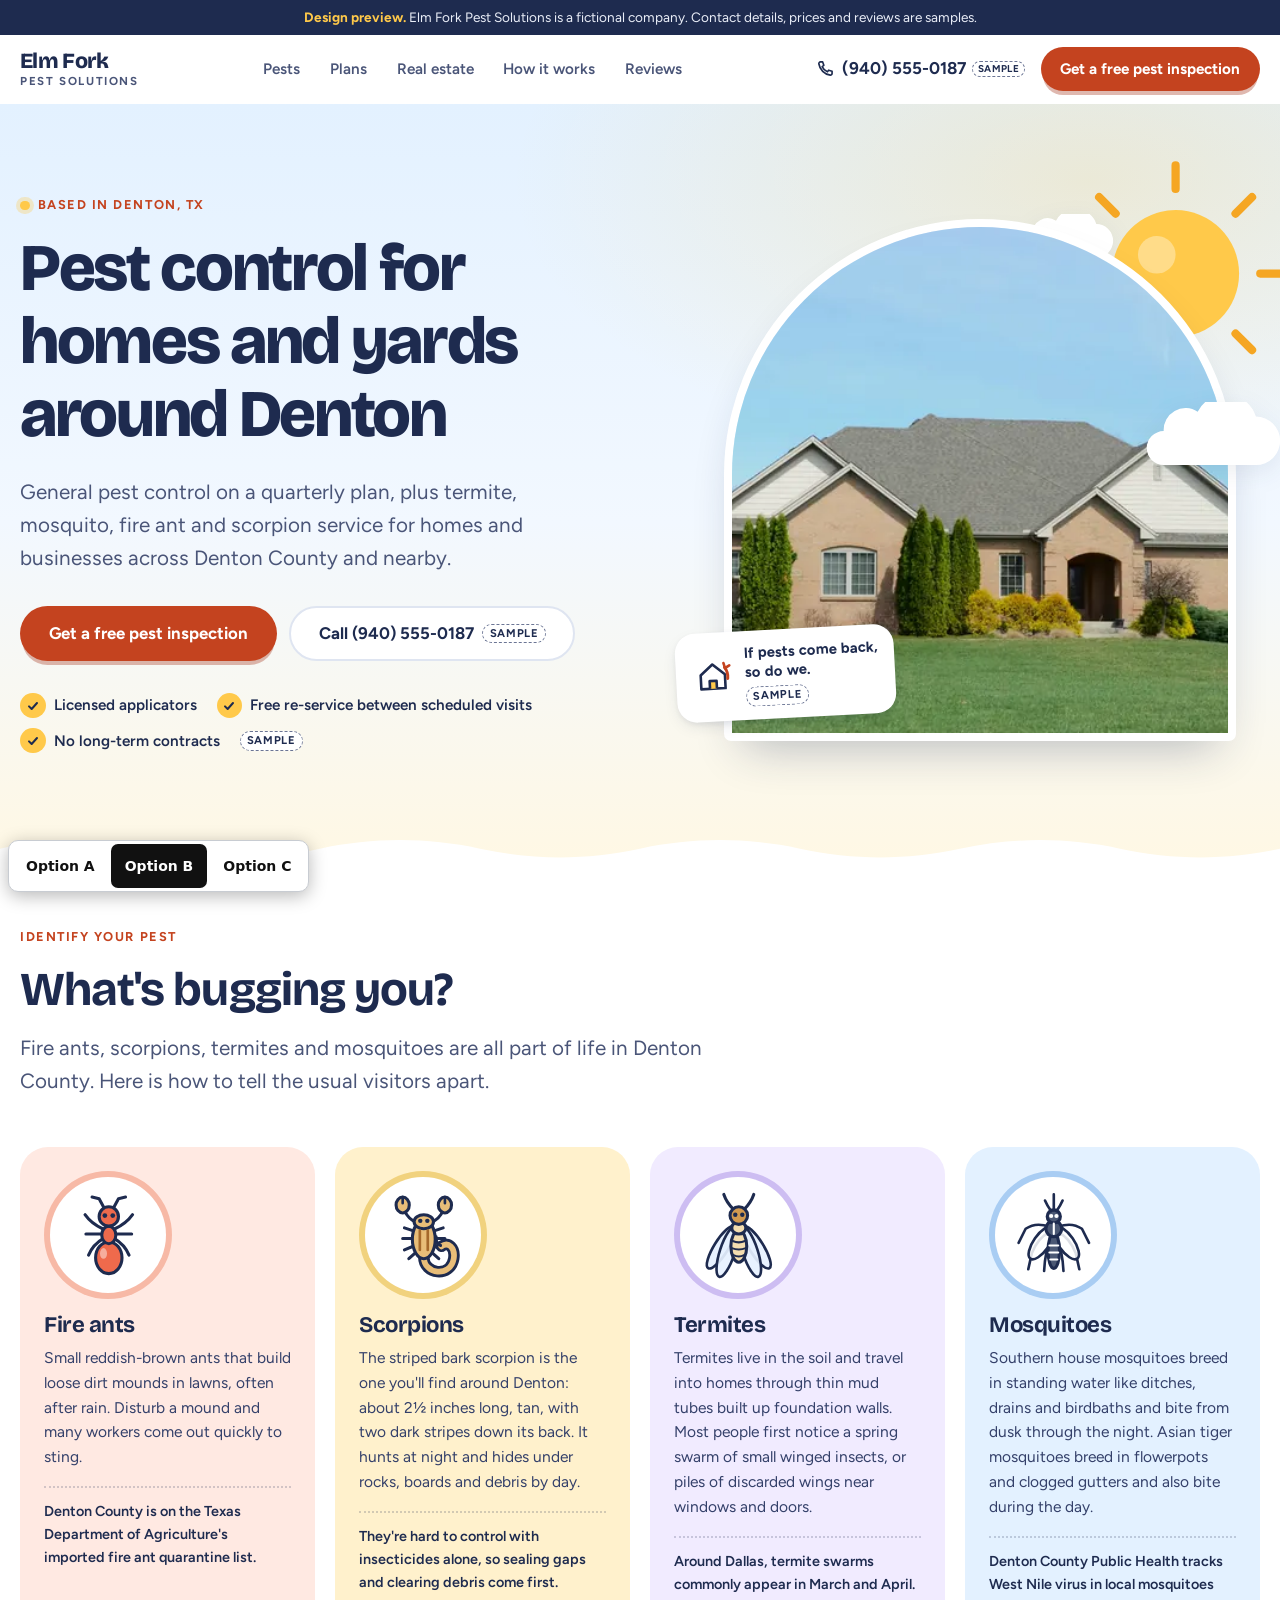
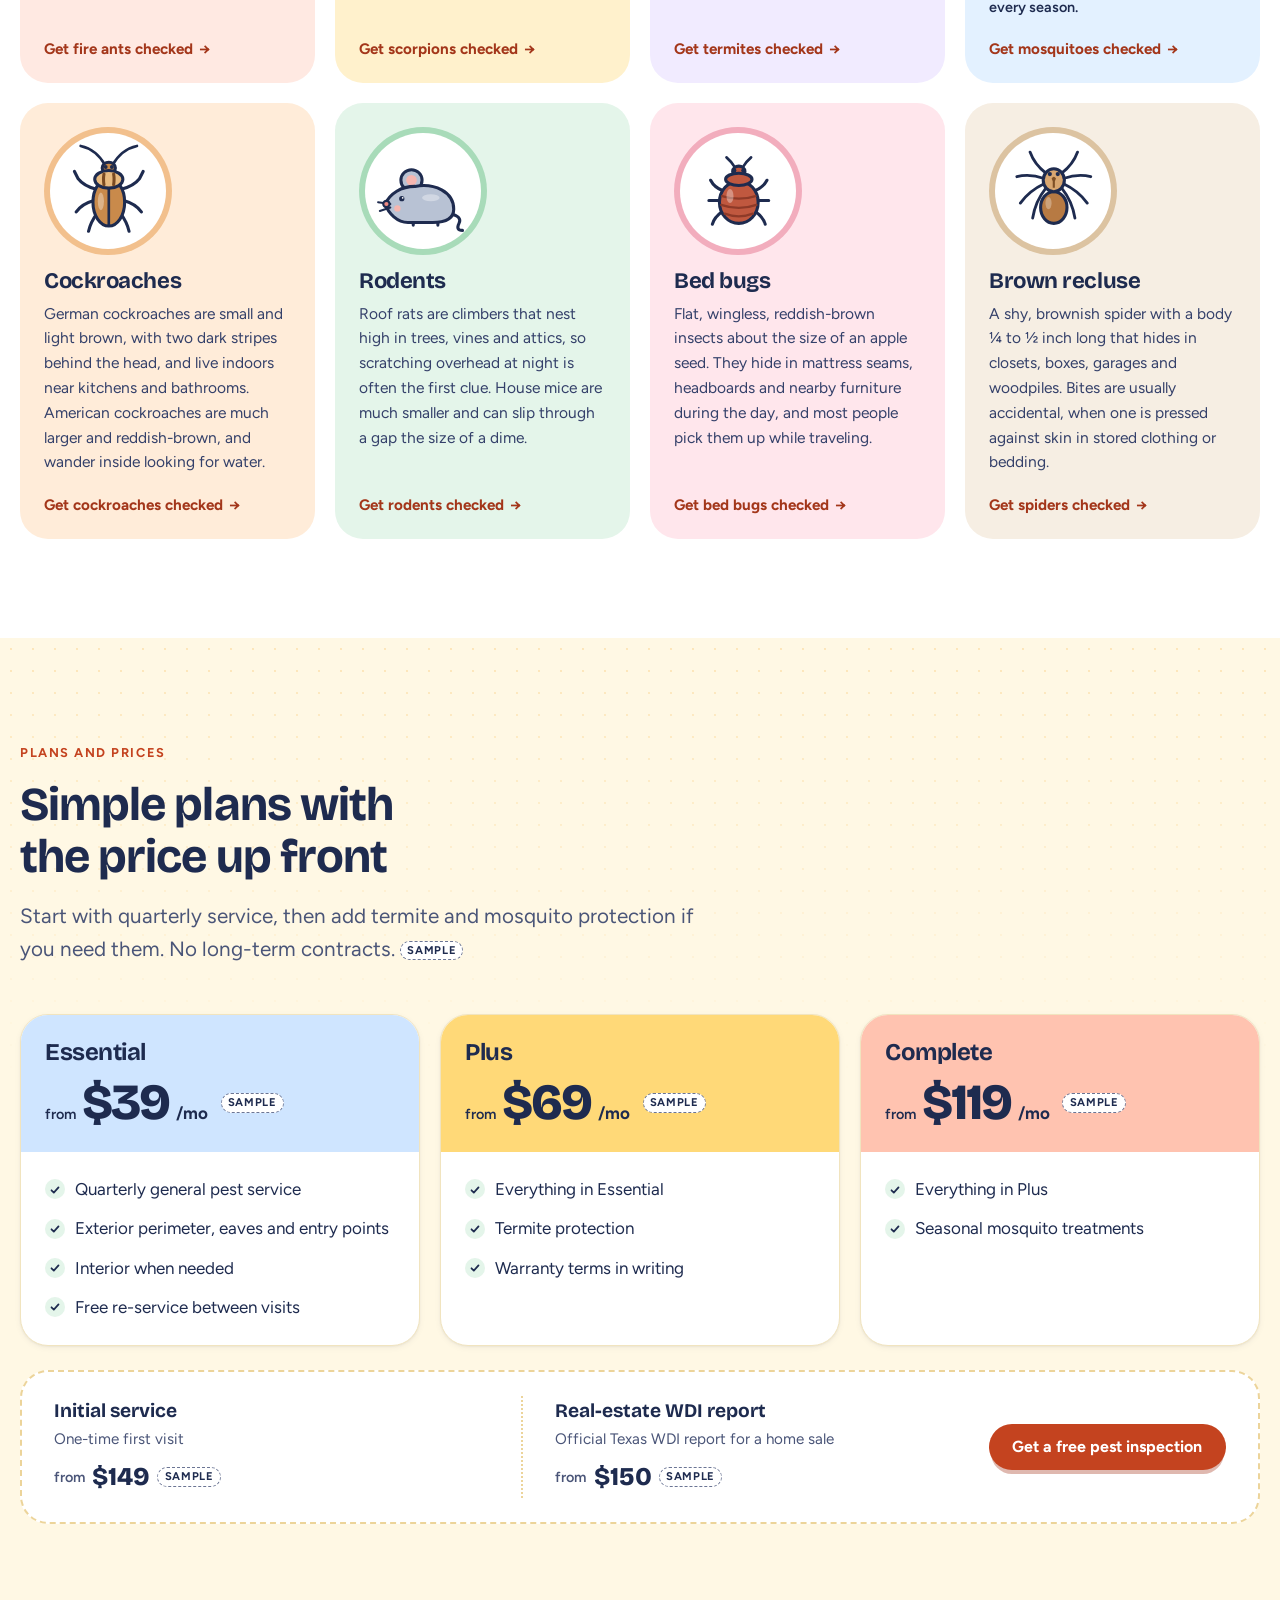
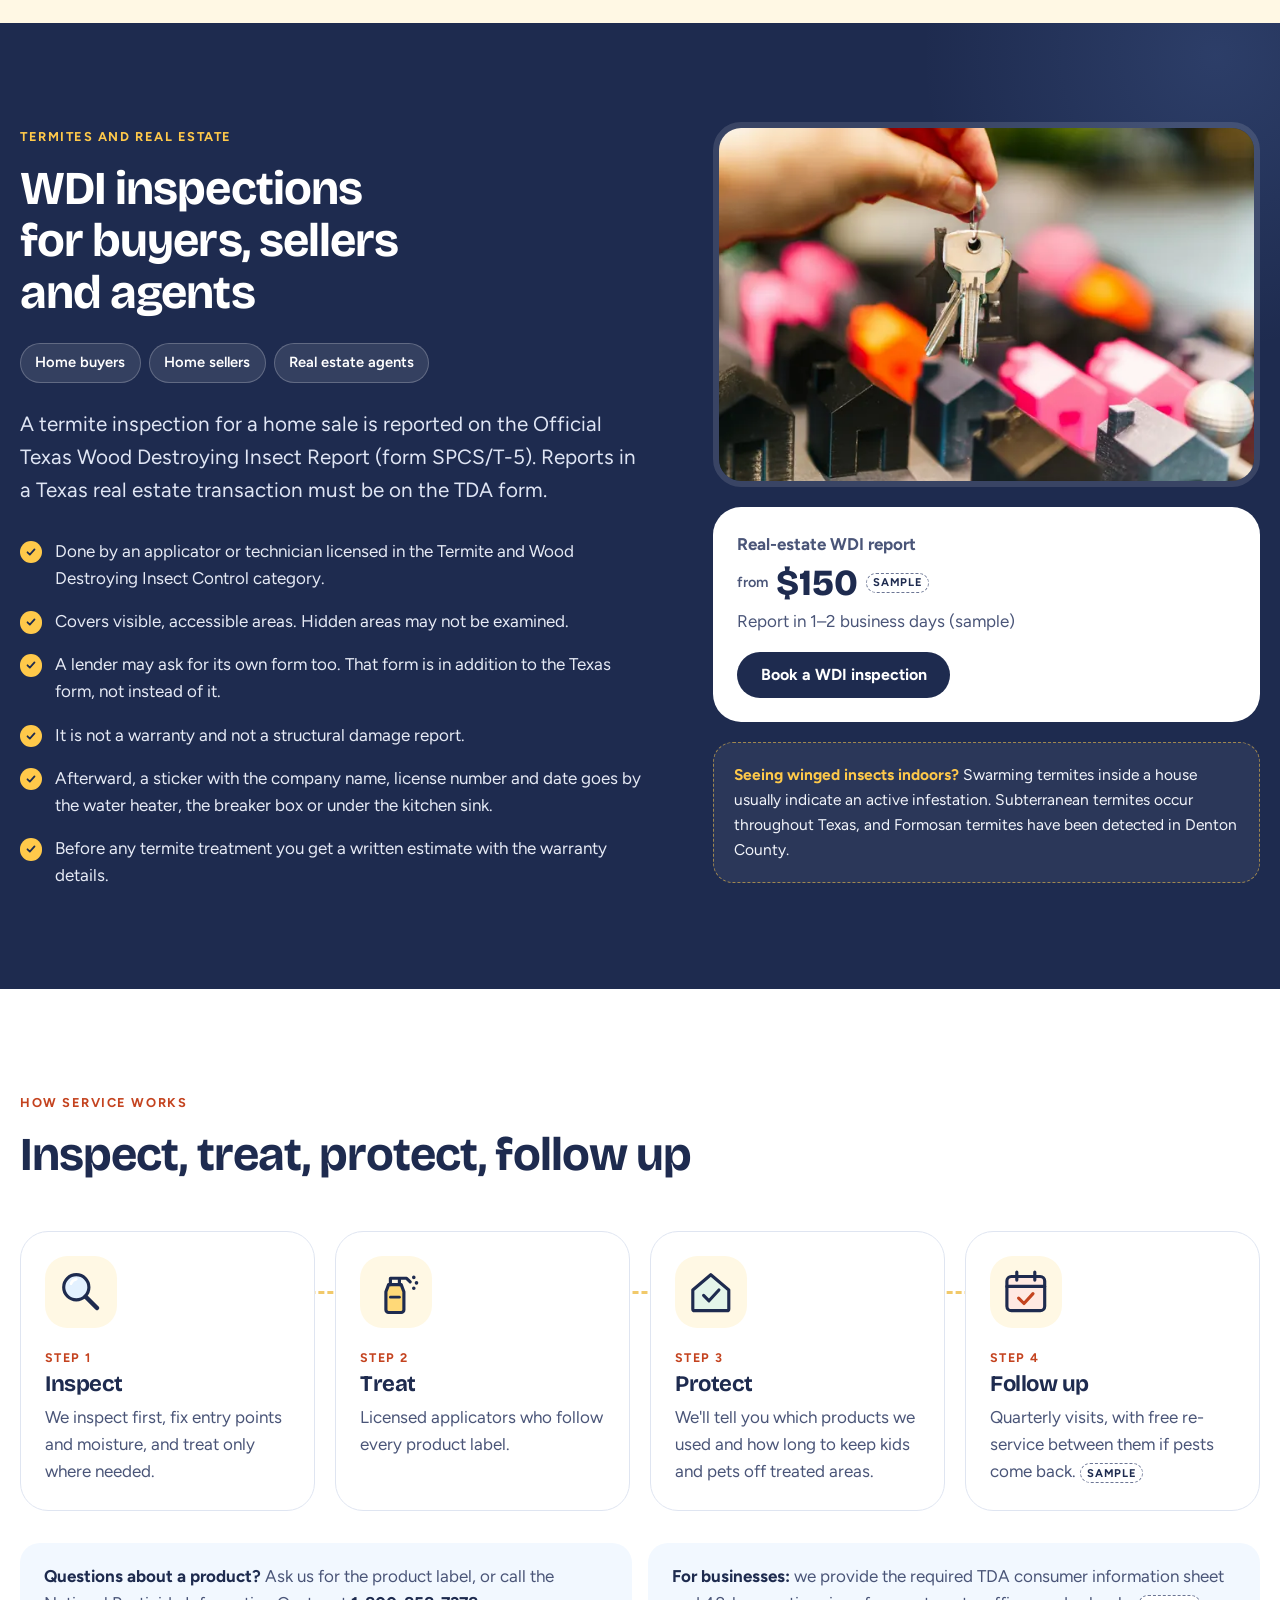
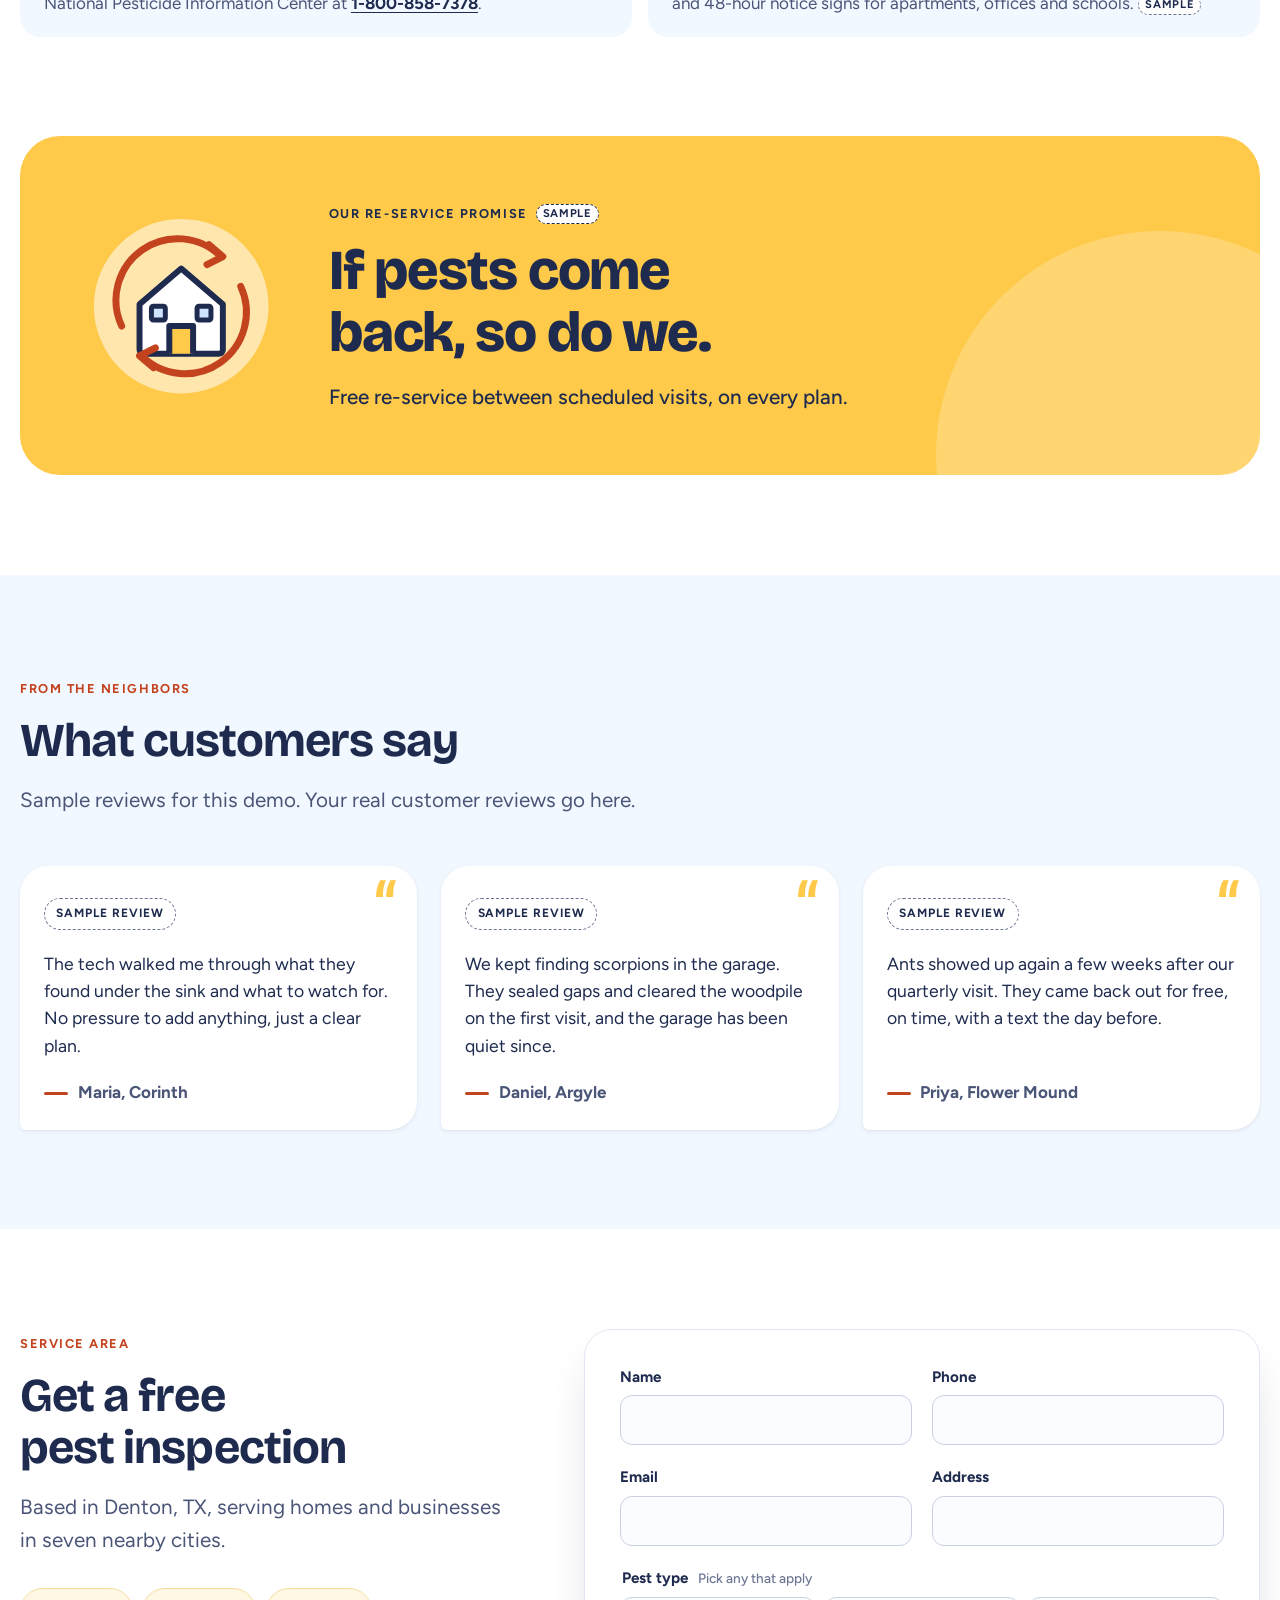
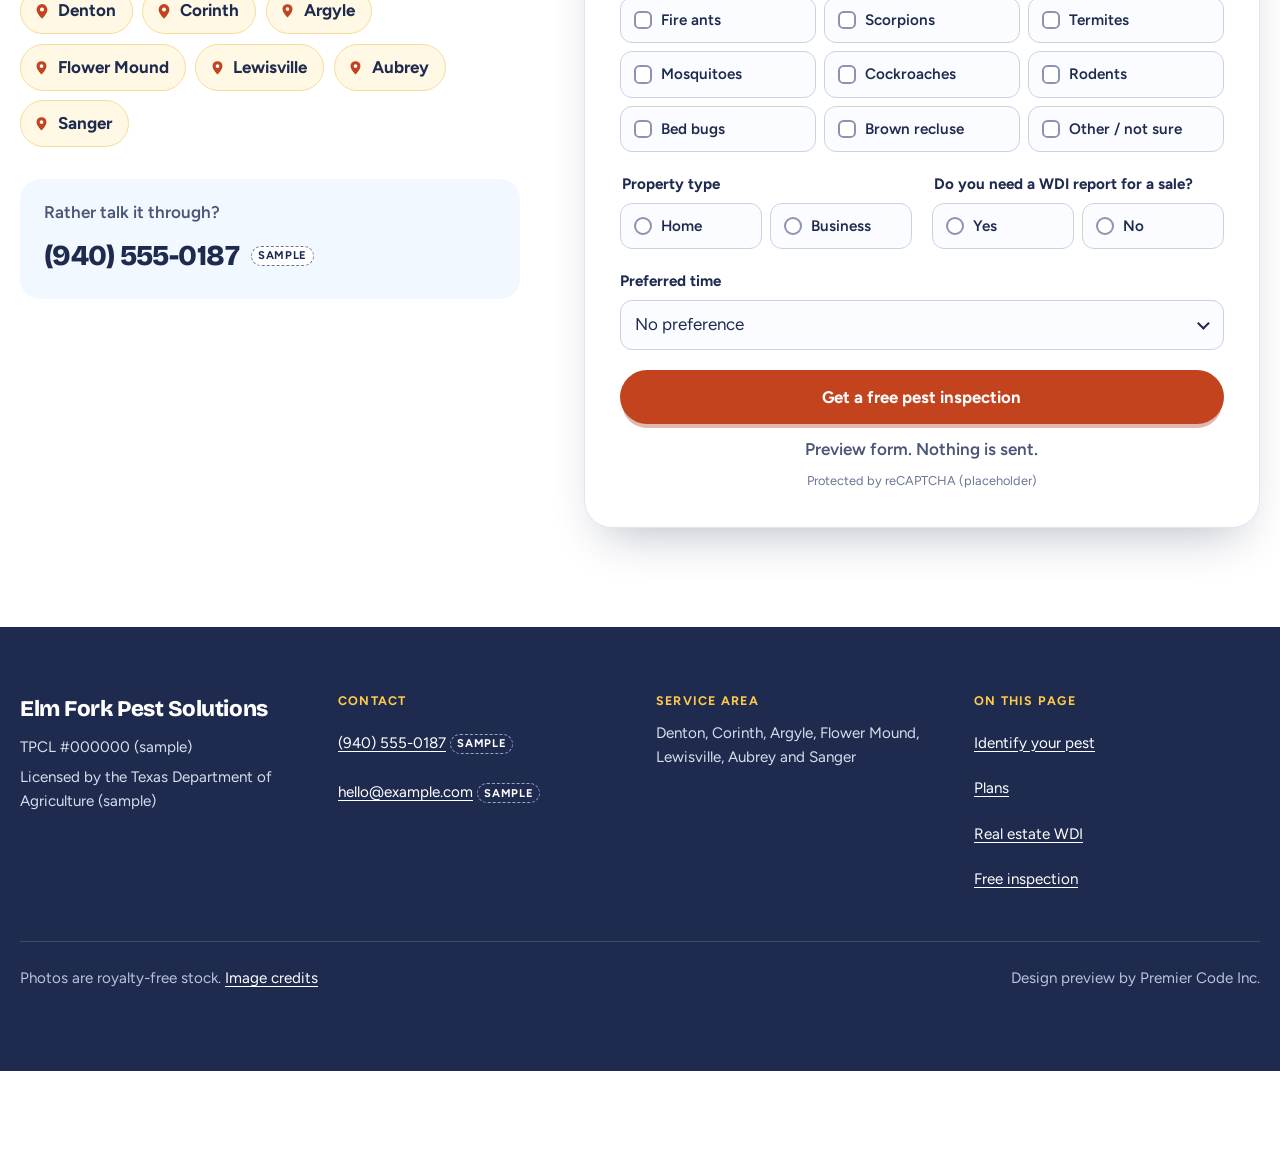
==== option-b/index.html @ 56227ff0 "Add three homepage design options, root redirect and image credits - Add Option A "The shield", Opti" ====
<!--
  PITCH NOTE (Option B, "Friendly neighborhood"): a bright, sunny homepage where hand-drawn pest
  illustrations replace scary bug photos, so a family can identify the problem without flinching.
  Look first at the "Identify your pest" cards, then the plain Sample prices right below them.
-->
<!doctype html>
<html lang="en">
<head>
  <meta charset="utf-8">
  <meta name="viewport" content="width=device-width, initial-scale=1">
  <meta name="robots" content="noindex, nofollow">
  <title>Elm Fork Pest Solutions | Pest control in Denton, Corinth, Argyle and nearby (design preview)</title>
  <meta name="description" content="Design preview for a fictional company. Pest control on a quarterly plan, termite and real-estate WDI inspections, mosquito, fire ant and scorpion service across Denton, Corinth, Argyle, Flower Mound, Lewisville, Aubrey and Sanger.">
  <link rel="preconnect" href="https://fonts.googleapis.com">
  <link rel="preconnect" href="https://fonts.gstatic.com" crossorigin>
  <link rel="stylesheet" href="https://fonts.googleapis.com/css2?family=Bricolage+Grotesque:opsz,wght@12..96,500..800&family=Figtree:ital,wght@0,400..700;1,400&display=swap">
  <link rel="stylesheet" href="styles.css">
  <link rel="preload" as="image" href="../assets/img/home-brick-ranch-02-1280.webp" imagesrcset="../assets/img/home-brick-ranch-02-640.webp 640w, ../assets/img/home-brick-ranch-02-1280.webp 1280w, ../assets/img/home-brick-ranch-02-1920.webp 1920w" imagesizes="(min-width: 960px) 44vw, 92vw">
  <script src="main.js" defer></script>
</head>
<body>
<div class="page">

  <a class="skip-link" href="#main">Skip to main content</a>

  <div class="preview-bar" role="note">
    <p><strong>Design preview.</strong> Elm Fork Pest Solutions is a fictional company. Contact details, prices and reviews are samples.</p>
  </div>

  <header class="site-header">
    <div class="wrap header-inner">
      <a class="wordmark" href="#main" aria-label="Elm Fork Pest Solutions, back to top">
        <span class="wordmark-top">Elm Fork</span>
        <span class="wordmark-bottom">Pest Solutions</span>
      </a>
      <nav class="main-nav" aria-label="Main">
        <ul>
          <li><a href="#pests">Pests</a></li>
          <li><a href="#plans">Plans</a></li>
          <li><a href="#real-estate">Real estate</a></li>
          <li><a href="#how">How it works</a></li>
          <li><a href="#reviews">Reviews</a></li>
        </ul>
      </nav>
      <div class="header-actions">
        <!-- PLACEHOLDER: real phone number at launch -->
        <a class="header-phone" href="tel:+19405550187">
          <svg class="ico" viewBox="0 0 24 24" aria-hidden="true" focusable="false"><path d="M6.6 3.5h2.6l1.4 4.1-2 1.5a12 12 0 0 0 6.3 6.3l1.5-2 4.1 1.4v2.6a2 2 0 0 1-2.2 2A16.5 16.5 0 0 1 4.6 5.7a2 2 0 0 1 2-2.2Z" fill="none" stroke="currentColor" stroke-width="2" stroke-linejoin="round"/></svg>
          <span class="header-phone-text"><span class="header-phone-num">(940) 555-0187</span> <span class="tag-sample tag-sample--tiny">Sample</span></span>
          <span class="visually-hidden header-phone-sr">Call (940) 555-0187, sample number</span>
        </a>
        <a class="btn btn-primary btn-sm" href="#inspect"><span class="cta-long">Get a free pest inspection</span><span class="cta-short" aria-hidden="true">Free inspection</span></a>
      </div>
    </div>
  </header>

  <main id="main" tabindex="-1">

    <!-- 1. HERO -->
    <section class="hero" aria-labelledby="hero-title">
      <div class="wrap hero-grid">
        <div class="hero-copy">
          <p class="eyebrow"><span class="eyebrow-dot" aria-hidden="true"></span>Based in Denton, TX</p>
          <h1 id="hero-title">Pest control for homes and yards around Denton</h1>
          <p class="hero-lede">General pest control on a quarterly plan, plus termite, mosquito, fire ant and scorpion service for homes and businesses across Denton County and nearby.</p>
          <div class="hero-actions">
            <a class="btn btn-primary btn-lg" href="#inspect">Get a free pest inspection</a>
            <a class="btn btn-quiet btn-lg" href="tel:+19405550187">Call (940) 555-0187 <span class="tag-sample">Sample</span></a>
          </div>
          <!-- PLACEHOLDER: confirm trust points with the client -->
          <ul class="trust" aria-label="What every plan includes (sample)">
            <li><span class="trust-check" aria-hidden="true"><svg viewBox="0 0 24 24"><path d="M6 12.5l4 4 8-9" fill="none" stroke="currentColor" stroke-width="3" stroke-linecap="round" stroke-linejoin="round"/></svg></span>Licensed applicators</li>
            <li><span class="trust-check" aria-hidden="true"><svg viewBox="0 0 24 24"><path d="M6 12.5l4 4 8-9" fill="none" stroke="currentColor" stroke-width="3" stroke-linecap="round" stroke-linejoin="round"/></svg></span>Free re-service between scheduled visits</li>
            <li><span class="trust-check" aria-hidden="true"><svg viewBox="0 0 24 24"><path d="M6 12.5l4 4 8-9" fill="none" stroke="currentColor" stroke-width="3" stroke-linecap="round" stroke-linejoin="round"/></svg></span>No long-term contracts</li>
            <li class="trust-sample"><span class="tag-sample">Sample</span></li>
          </ul>
        </div>

        <div class="hero-art">
          <svg class="hero-sun" viewBox="0 0 200 200" aria-hidden="true" focusable="false">
            <g stroke="#f5a623" stroke-width="7" stroke-linecap="round">
              <path d="M100 8v20M100 172v20M8 100h20M172 100h20M35 35l14 14M151 151l14 14M35 165l14-14M151 49l14-14"/>
            </g>
            <circle cx="100" cy="100" r="54" fill="#ffc94a"/>
            <circle cx="84" cy="84" r="16" fill="#fff" opacity=".35"/>
          </svg>
          <svg class="hero-cloud hero-cloud--a" viewBox="0 0 120 56" aria-hidden="true" focusable="false"><path d="M22 52h76a20 20 0 0 0 0-40 26 26 0 0 0-48-4 18 18 0 0 0-28 16 12 12 0 0 0 0 28Z" fill="#fff"/></svg>
          <svg class="hero-cloud hero-cloud--b" viewBox="0 0 120 56" aria-hidden="true" focusable="false"><path d="M22 52h76a20 20 0 0 0 0-40 26 26 0 0 0-48-4 18 18 0 0 0-28 16 12 12 0 0 0 0 28Z" fill="#fff"/></svg>
          <figure class="hero-frame">
            <img src="../assets/img/home-brick-ranch-02-1280.webp"
                 srcset="../assets/img/home-brick-ranch-02-640.webp 640w, ../assets/img/home-brick-ranch-02-1280.webp 1280w, ../assets/img/home-brick-ranch-02-1920.webp 1920w, ../assets/img/home-brick-ranch-02-2400.webp 2400w"
                 sizes="(min-width: 960px) 44vw, 92vw"
                 width="1280" height="848"
                 alt="Single-story brick home with trimmed shrubs and a green lawn"
                 fetchpriority="high">
          </figure>
          <div class="hero-sticker">
            <svg viewBox="0 0 48 48" aria-hidden="true" focusable="false"><path d="M10 22 24 10l14 12v16H10Z" fill="#fff" stroke="currentColor" stroke-width="3" stroke-linejoin="round"/><path d="M20 38v-9h8v9" fill="#ffc94a" stroke="currentColor" stroke-width="3" stroke-linejoin="round"/><path d="M38 14a18 18 0 0 1 3 13" fill="none" stroke="#c4431f" stroke-width="3.5" stroke-linecap="round"/><path d="m37 9 1.5 6 5-3" fill="none" stroke="#c4431f" stroke-width="3" stroke-linecap="round" stroke-linejoin="round"/></svg>
            <p><span class="sticker-line">If pests come back,</span> <span class="sticker-line">so do we.</span> <span class="tag-sample">Sample</span></p>
          </div>
        </div>
      </div>
      <svg class="hero-lawn" viewBox="0 0 1440 60" preserveAspectRatio="none" aria-hidden="true" focusable="false"><path d="M0 60V34c60-18 120-18 180 0s120 18 180 0 120-18 180 0 120 18 180 0 120-18 180 0 120 18 180 0 120-18 180 0 120 18 180 0v26Z" fill="#ffffff"/></svg>
    </section>

    <!-- 2. IDENTIFY YOUR PEST -->
    <section class="section pests" id="pests" aria-labelledby="pests-title">
      <div class="wrap">
        <div class="section-head">
          <p class="eyebrow">Identify your pest</p>
          <h2 id="pests-title">What's bugging you?</h2>
          <p class="section-lede">Fire ants, scorpions, termites and mosquitoes are all part of life in Denton County. Here is how to tell the usual visitors apart.</p>
        </div>

        <ul class="pest-grid" role="list">
          <li class="pest-card" style="--tint:#ffe9e2; --ring:#f7b9a6" data-reveal>
            <div class="pest-ico-wrap">
              <svg class="pest-ico" viewBox="0 0 120 120" aria-hidden="true" focusable="false">
                <g fill="none" stroke="currentColor" stroke-width="3.5" stroke-linecap="round" stroke-linejoin="round">
                  <path d="M53 52Q40 46 33 36M53 58H34M54 63Q42 70 37 82M67 52Q80 46 87 36M67 58H86M66 63Q78 70 83 82"/>
                  <path d="M55 29 49 18l-8-2M65 29l6-11 8-2"/>
                </g>
                <g stroke="currentColor" stroke-width="3.5" fill="#ef6a4c">
                  <ellipse cx="60" cy="85" rx="15" ry="18"/>
                  <ellipse cx="60" cy="59" rx="8" ry="10"/>
                  <circle cx="60" cy="38" r="11"/>
                </g>
                <ellipse cx="54" cy="80" rx="4" ry="6" fill="#fff" opacity=".45"/>
                <circle cx="55.5" cy="37" r="2.7" fill="currentColor"/><circle cx="64.5" cy="37" r="2.7" fill="currentColor"/>
              </svg>
            </div>
            <h3>Fire ants</h3>
            <p>Small reddish-brown ants that build loose dirt mounds in lawns, often after rain. Disturb a mound and many workers come out quickly to sting.</p>
            <p class="pest-note">Denton County is on the Texas Department of Agriculture's imported fire ant quarantine list.</p>
            <a class="pest-link" href="#inspect" data-pest="fire-ants">Get fire ants checked <span aria-hidden="true">&rarr;</span></a>
          </li>

          <li class="pest-card" style="--tint:#fff1cc; --ring:#f1d27e" data-reveal>
            <div class="pest-ico-wrap">
              <svg class="pest-ico" viewBox="0 0 120 120" aria-hidden="true" focusable="false">
                <g fill="none" stroke="currentColor" stroke-width="3.5" stroke-linecap="round" stroke-linejoin="round">
                  <path d="M50 55 38 51M49 63H36M50 71 38 76M52 78l-9 8M70 55l12-4M71 63h13M70 71l12 5M68 78l9 8"/>
                  <path d="M52 45Q42 41 38 31M68 45Q78 41 82 31"/>
                </g>
                <path d="M60 84c0 20 30 24 34 2 2-12-6-20-14-14" fill="none" stroke="currentColor" stroke-width="13" stroke-linecap="round"/>
                <path d="M60 84c0 20 30 24 34 2 2-12-6-20-14-14" fill="none" stroke="#e8bd78" stroke-width="6.5" stroke-linecap="round"/>
                <path d="M79 71q-6-3-5-10" fill="none" stroke="currentColor" stroke-width="3.5" stroke-linecap="round"/>
                <g stroke="currentColor" stroke-width="3.5" fill="#e8bd78">
                  <ellipse cx="36" cy="25" rx="7.5" ry="9"/>
                  <ellipse cx="84" cy="25" rx="7.5" ry="9"/>
                  <ellipse cx="60" cy="64" rx="13" ry="22"/>
                  <ellipse cx="60" cy="44" rx="11" ry="8"/>
                </g>
                <path d="M36 16v7M84 16v7" stroke="currentColor" stroke-width="3" stroke-linecap="round"/>
                <path d="M55.5 54v22M64.5 54v22" stroke="#a5692b" stroke-width="3" stroke-linecap="round"/>
                <circle cx="56" cy="43" r="2.5" fill="currentColor"/><circle cx="64" cy="43" r="2.5" fill="currentColor"/>
              </svg>
            </div>
            <h3>Scorpions</h3>
            <p>The striped bark scorpion is the one you'll find around Denton: about 2&frac12; inches long, tan, with two dark stripes down its back. It hunts at night and hides under rocks, boards and debris by day.</p>
            <p class="pest-note">They're hard to control with insecticides alone, so sealing gaps and clearing debris come first.</p>
            <a class="pest-link" href="#inspect" data-pest="scorpions">Get scorpions checked <span aria-hidden="true">&rarr;</span></a>
          </li>

          <li class="pest-card" style="--tint:#f1ebff; --ring:#cdbdf2" data-reveal>
            <div class="pest-ico-wrap">
              <svg class="pest-ico" viewBox="0 0 120 120" aria-hidden="true" focusable="false">
                <g stroke="currentColor" stroke-width="3" fill="#e6f1ff" fill-opacity=".92">
                  <ellipse cx="40" cy="73" rx="8" ry="28" transform="rotate(32 40 73)"/>
                  <ellipse cx="80" cy="73" rx="8" ry="28" transform="rotate(-32 80 73)"/>
                  <ellipse cx="47" cy="78" rx="8.5" ry="30" transform="rotate(18 47 78)"/>
                  <ellipse cx="73" cy="78" rx="8.5" ry="30" transform="rotate(-18 73 78)"/>
                </g>
                <path d="M54 30q-8-8-11-17M66 30q8-8 11-17" fill="none" stroke="currentColor" stroke-width="3.5" stroke-linecap="round"/>
                <g stroke="currentColor" stroke-width="3.5" fill="#f3ddb0">
                  <ellipse cx="60" cy="72" rx="9" ry="18"/>
                  <ellipse cx="60" cy="51" rx="8" ry="7"/>
                </g>
                <circle cx="60" cy="37" r="10" fill="#d29a50" stroke="currentColor" stroke-width="3.5"/>
                <path d="M53 66q7 3 14 0M52 74q8 3 16 0M54 82q6 3 12 0" fill="none" stroke="currentColor" stroke-width="2.4" stroke-linecap="round"/>
                <circle cx="56" cy="36" r="2.5" fill="currentColor"/><circle cx="64" cy="36" r="2.5" fill="currentColor"/>
              </svg>
            </div>
            <h3>Termites</h3>
            <p>Termites live in the soil and travel into homes through thin mud tubes built up foundation walls. Most people first notice a spring swarm of small winged insects, or piles of discarded wings near windows and doors.</p>
            <p class="pest-note">Around Dallas, termite swarms commonly appear in March and April.</p>
            <a class="pest-link" href="#inspect" data-pest="termites">Get termites checked <span aria-hidden="true">&rarr;</span></a>
          </li>

          <li class="pest-card" style="--tint:#e3f1ff; --ring:#a9cdf3" data-reveal>
            <div class="pest-ico-wrap">
              <svg class="pest-ico" viewBox="0 0 120 120" aria-hidden="true" focusable="false">
                <g fill="none" stroke="currentColor" stroke-width="3" stroke-linecap="round" stroke-linejoin="round">
                  <path d="M55 50Q40 44 28 52l-8 16M55 56Q42 62 35 80l-4 18M57 62q-7 16-8 38M65 50Q80 44 92 52l8 16M65 56q13 6 20 24l4 18M63 62q7 16 8 38"/>
                </g>
                <g stroke="currentColor" stroke-width="3" fill="#ffffff" fill-opacity=".85">
                  <ellipse cx="46" cy="68" rx="9" ry="22" transform="rotate(35 46 68)"/>
                  <ellipse cx="74" cy="68" rx="9" ry="22" transform="rotate(-35 74 68)"/>
                </g>
                <g stroke="currentColor" stroke-width="3.5" fill="#4b5874">
                  <ellipse cx="60" cy="77" rx="6.5" ry="20"/>
                  <circle cx="60" cy="52" r="9"/>
                  <circle cx="60" cy="38" r="7.5"/>
                </g>
                <path d="M55 71h10M55 79h10M56 87h8M60 46v12" stroke="#fff" stroke-width="2.4" stroke-linecap="round"/>
                <path d="M60 31V13M57 32q-5-7-7-12M63 32q5-7 7-12" fill="none" stroke="currentColor" stroke-width="3" stroke-linecap="round"/>
                <circle cx="57" cy="37.5" r="2.4" fill="#fff"/><circle cx="63" cy="37.5" r="2.4" fill="#fff"/>
              </svg>
            </div>
            <h3>Mosquitoes</h3>
            <p>Southern house mosquitoes breed in standing water like ditches, drains and birdbaths and bite from dusk through the night. Asian tiger mosquitoes breed in flowerpots and clogged gutters and also bite during the day.</p>
            <p class="pest-note">Denton County Public Health tracks West Nile virus in local mosquitoes every season.</p>
            <a class="pest-link" href="#inspect" data-pest="mosquitoes">Get mosquitoes checked <span aria-hidden="true">&rarr;</span></a>
          </li>

          <li class="pest-card" style="--tint:#ffecd9; --ring:#f2c08d" data-reveal>
            <div class="pest-ico-wrap">
              <svg class="pest-ico" viewBox="0 0 120 120" aria-hidden="true" focusable="false">
                <g fill="none" stroke="currentColor" stroke-width="3.5" stroke-linecap="round" stroke-linejoin="round">
                  <path d="M45 58Q31 54 25 46l-4-8M43 71q-14 4-20 13M47 85q-8 11-10 21M75 58q14-4 20-12l4-8M77 71q14 4 20 13M73 85q8 11 10 21"/>
                  <path d="M56 31Q46 13 28 9M64 31q10-18 28-22" stroke-width="3"/>
                </g>
                <g stroke="currentColor" stroke-width="3.5">
                  <ellipse cx="60" cy="34" rx="7.5" ry="6.5" fill="#c98a4b"/>
                  <ellipse cx="60" cy="73" rx="18" ry="27" fill="#c98a4b"/>
                  <ellipse cx="60" cy="47" rx="16" ry="10" fill="#e9bb80"/>
                </g>
                <path d="M60 58v40" stroke="currentColor" stroke-width="3" stroke-linecap="round"/>
                <path d="M54.5 41q-1 6 0 12M65.5 41q1 6 0 12" fill="none" stroke="#7a4a22" stroke-width="3.5" stroke-linecap="round"/>
                <ellipse cx="51" cy="72" rx="3.5" ry="10" fill="#fff" opacity=".35"/>
                <circle cx="56.5" cy="33" r="2.2" fill="currentColor"/><circle cx="63.5" cy="33" r="2.2" fill="currentColor"/>
              </svg>
            </div>
            <h3>Cockroaches</h3>
            <p>German cockroaches are small and light brown, with two dark stripes behind the head, and live indoors near kitchens and bathrooms. American cockroaches are much larger and reddish-brown, and wander inside looking for water.</p>
            <a class="pest-link" href="#inspect" data-pest="cockroaches">Get cockroaches checked <span aria-hidden="true">&rarr;</span></a>
          </li>

          <li class="pest-card" style="--tint:#e4f5ea; --ring:#a8dbb9" data-reveal>
            <div class="pest-ico-wrap">
              <svg class="pest-ico" viewBox="0 0 120 120" aria-hidden="true" focusable="false">
                <path d="M90 86q14 3 10 11t4 8" fill="none" stroke="currentColor" stroke-width="3.5" stroke-linecap="round"/>
                <circle cx="46" cy="48" r="12" fill="#b8c2d4" stroke="currentColor" stroke-width="3.5"/>
                <circle cx="46" cy="48" r="6" fill="#f6b6b0"/>
                <path d="M16 75c6-12 18-20 34-20 22-4 44 6 44 26 0 11-10 15-24 15H42c-12 0-22-10-26-21Z" fill="#b8c2d4" stroke="currentColor" stroke-width="3.5" stroke-linejoin="round"/>
                <path d="M48 96v3M76 96v3" stroke="currentColor" stroke-width="3.5" stroke-linecap="round"/>
                <circle cx="30" cy="80" r="3.6" fill="#f6b6b0"/>
                <path d="M22 79l-12 4M22 75 8 73" stroke="currentColor" stroke-width="2.2" stroke-linecap="round"/>
                <circle cx="17.5" cy="75" r="3.6" fill="#f08a82" stroke="currentColor" stroke-width="2.4"/>
                <circle cx="35" cy="69" r="3" fill="currentColor"/><circle cx="36" cy="68" r="1" fill="#fff"/>
                <ellipse cx="68" cy="68" rx="10" ry="4" fill="#fff" opacity=".35"/>
              </svg>
            </div>
            <h3>Rodents</h3>
            <p>Roof rats are climbers that nest high in trees, vines and attics, so scratching overhead at night is often the first clue. House mice are much smaller and can slip through a gap the size of a dime.</p>
            <a class="pest-link" href="#inspect" data-pest="rodents">Get rodents checked <span aria-hidden="true">&rarr;</span></a>
          </li>

          <li class="pest-card" style="--tint:#ffe6ec; --ring:#f2adbd" data-reveal>
            <div class="pest-ico-wrap">
              <svg class="pest-ico" viewBox="0 0 120 120" aria-hidden="true" focusable="false">
                <g fill="none" stroke="currentColor" stroke-width="3.5" stroke-linecap="round" stroke-linejoin="round">
                  <path d="M42 60q-10-4-14-12M40 71H26M42 83q-10 7-12 15M78 60q10-4 14-12M80 71h14M78 83q10 7 12 15"/>
                  <path d="M56 34q-5-8-10-12M64 34q5-8 10-12" stroke-width="3"/>
                </g>
                <g stroke="currentColor" stroke-width="3.5" fill="#c0583f">
                  <ellipse cx="60" cy="73" rx="22" ry="24"/>
                  <ellipse cx="60" cy="38" rx="7" ry="6"/>
                  <ellipse cx="60" cy="47" rx="15" ry="7"/>
                </g>
                <path d="M41 66q19 6 38 0M40 76q20 7 40 0M44 86q16 6 32 0" fill="none" stroke="#8e3a28" stroke-width="2.6" stroke-linecap="round"/>
                <ellipse cx="50" cy="66" rx="4" ry="8" fill="#fff" opacity=".35"/>
                <circle cx="55" cy="37" r="2.3" fill="currentColor"/><circle cx="65" cy="37" r="2.3" fill="currentColor"/>
              </svg>
            </div>
            <h3>Bed bugs</h3>
            <p>Flat, wingless, reddish-brown insects about the size of an apple seed. They hide in mattress seams, headboards and nearby furniture during the day, and most people pick them up while traveling.</p>
            <a class="pest-link" href="#inspect" data-pest="bed-bugs">Get bed bugs checked <span aria-hidden="true">&rarr;</span></a>
          </li>

          <li class="pest-card" style="--tint:#f6eee3; --ring:#dcc3a1" data-reveal>
            <div class="pest-ico-wrap">
              <svg class="pest-ico" viewBox="0 0 120 120" aria-hidden="true" focusable="false">
                <g fill="none" stroke="currentColor" stroke-width="3.2" stroke-linecap="round" stroke-linejoin="round">
                  <path d="M51 40Q38 30 33 16M49 46Q32 40 18 44M49 52Q32 60 22 74M51 57q-12 15-15 34M69 40q13-10 18-24M71 46q17-6 31-2M71 52q17 8 27 22M69 57q12 15 15 34"/>
                </g>
                <g stroke="currentColor" stroke-width="3.5">
                  <ellipse cx="60" cy="79" rx="15" ry="18" fill="#b77a43"/>
                  <ellipse cx="60" cy="48" rx="12" ry="13" fill="#d8a670"/>
                </g>
                <path d="M57.5 46q2.5-4 5 0-1 2.5-1.3 3.5v7h-2.4v-7q-.3-1-1.3-3.5Z" fill="#7d4f26"/>
                <ellipse cx="54" cy="74" rx="3.5" ry="7" fill="#fff" opacity=".3"/>
                <circle cx="55.5" cy="41" r="2.4" fill="currentColor"/><circle cx="64.5" cy="41" r="2.4" fill="currentColor"/>
              </svg>
            </div>
            <h3>Brown recluse</h3>
            <p>A shy, brownish spider with a body &frac14; to &frac12; inch long that hides in closets, boxes, garages and woodpiles. Bites are usually accidental, when one is pressed against skin in stored clothing or bedding.</p>
            <a class="pest-link" href="#inspect" data-pest="brown-recluse">Get spiders checked <span aria-hidden="true">&rarr;</span></a>
          </li>
        </ul>
      </div>
    </section>

    <!-- 3. PLANS -->
    <section class="section plans" id="plans" aria-labelledby="plans-title">
      <div class="wrap">
        <div class="section-head">
          <p class="eyebrow">Plans and prices</p>
          <h2 id="plans-title">Simple plans with the price up front</h2>
          <p class="section-lede">Start with quarterly service, then add termite and mosquito protection if you need them. No long-term contracts. <span class="tag-sample">Sample</span></p>
        </div>

        <!-- PLACEHOLDER: all plan prices, inclusions and the no-contract line must be confirmed by the client -->
        <ul class="plan-grid" role="list">
          <li class="plan" style="--band:#cfe5ff" data-reveal>
            <div class="plan-top">
              <h3>Essential</h3>
              <p class="price"><span class="price-from">from</span> <span class="price-num">$39</span><span class="price-per">/mo</span> <span class="tag-sample">Sample</span></p>
            </div>
            <ul class="plan-list">
              <li>Quarterly general pest service</li>
              <li>Exterior perimeter, eaves and entry points</li>
              <li>Interior when needed</li>
              <li>Free re-service between visits</li>
            </ul>
          </li>
          <li class="plan" style="--band:#ffd978" data-reveal>
            <div class="plan-top">
              <h3>Plus</h3>
              <p class="price"><span class="price-from">from</span> <span class="price-num">$69</span><span class="price-per">/mo</span> <span class="tag-sample">Sample</span></p>
            </div>
            <ul class="plan-list">
              <li>Everything in Essential</li>
              <li>Termite protection</li>
              <li>Warranty terms in writing</li>
            </ul>
          </li>
          <li class="plan" style="--band:#ffc3b0" data-reveal>
            <div class="plan-top">
              <h3>Complete</h3>
              <p class="price"><span class="price-from">from</span> <span class="price-num">$119</span><span class="price-per">/mo</span> <span class="tag-sample">Sample</span></p>
            </div>
            <ul class="plan-list">
              <li>Everything in Plus</li>
              <li>Seasonal mosquito treatments</li>
            </ul>
          </li>
        </ul>

        <!-- PLACEHOLDER: initial service and WDI report prices -->
        <div class="extras" data-reveal>
          <div class="extra">
            <p class="extra-name">Initial service</p>
            <p class="extra-desc">One-time first visit</p>
            <p class="extra-price"><span class="price-from">from</span> $149 <span class="tag-sample">Sample</span></p>
          </div>
          <div class="extra">
            <p class="extra-name">Real-estate WDI report</p>
            <p class="extra-desc">Official Texas WDI report for a home sale</p>
            <p class="extra-price"><span class="price-from">from</span> $150 <span class="tag-sample">Sample</span></p>
          </div>
          <a class="btn btn-primary extras-cta" href="#inspect">Get a free pest inspection</a>
        </div>
      </div>
    </section>

    <!-- 4. TERMITES AND WDI -->
    <section class="section wdi" id="real-estate" aria-labelledby="wdi-title">
      <div class="wrap wdi-grid">
        <div class="wdi-copy">
          <p class="eyebrow eyebrow--sun">Termites and real estate</p>
          <h2 id="wdi-title">WDI inspections for buyers, sellers and agents</h2>
          <ul class="chips" aria-label="Who it's for">
            <li>Home buyers</li><li>Home sellers</li><li>Real estate agents</li>
          </ul>
          <p class="wdi-lede">A termite inspection for a home sale is reported on the Official Texas Wood Destroying Insect Report (form SPCS/T-5). Reports in a Texas real estate transaction must be on the TDA form.</p>

          <ul class="facts">
            <li>Done by an applicator or technician licensed in the Termite and Wood Destroying Insect Control category.</li>
            <li>Covers visible, accessible areas. Hidden areas may not be examined.</li>
            <li>A lender may ask for its own form too. That form is in addition to the Texas form, not instead of it.</li>
            <li>It is not a warranty and not a structural damage report.</li>
            <li>Afterward, a sticker with the company name, license number and date goes by the water heater, the breaker box or under the kitchen sink.</li>
            <li>Before any termite treatment you get a written estimate with the warranty details.</li>
          </ul>
        </div>

        <div class="wdi-side">
          <figure class="wdi-photo">
            <img src="../assets/img/realestate-keys-01-1280.webp"
                 srcset="../assets/img/realestate-keys-01-640.webp 640w, ../assets/img/realestate-keys-01-1280.webp 1280w, ../assets/img/realestate-keys-01-1920.webp 1920w"
                 sizes="(min-width: 960px) 38vw, 92vw"
                 width="1280" height="854" loading="lazy"
                 alt="Hand holding a house key over small model homes">
          </figure>
          <!-- PLACEHOLDER: WDI report price and turnaround -->
          <div class="wdi-price">
            <p class="wdi-price-label">Real-estate WDI report</p>
            <p class="wdi-price-num"><span class="price-from">from</span> $150 <span class="tag-sample">Sample</span></p>
            <p class="wdi-price-note">Report in 1&ndash;2 business days (sample)</p>
            <a class="btn btn-sun" href="#inspect">Book a WDI inspection</a>
          </div>
          <div class="wdi-callout">
            <p><strong>Seeing winged insects indoors?</strong> Swarming termites inside a house usually indicate an active infestation. Subterranean termites occur throughout Texas, and Formosan termites have been detected in Denton County.</p>
          </div>
        </div>
      </div>
    </section>

    <!-- 5. HOW SERVICE WORKS -->
    <section class="section how" id="how" aria-labelledby="how-title">
      <div class="wrap">
        <div class="section-head">
          <p class="eyebrow">How service works</p>
          <h2 id="how-title">Inspect, treat, protect, follow up</h2>
        </div>

        <ol class="steps" role="list">
          <li class="step" data-reveal>
            <div class="step-ico" aria-hidden="true">
              <svg viewBox="0 0 64 64"><circle cx="27" cy="27" r="14" fill="#e3f1ff" stroke="currentColor" stroke-width="3.5"/><path d="M37.5 37.5 50 50" stroke="currentColor" stroke-width="5" stroke-linecap="round"/><path d="M21 23a8 8 0 0 1 6-5" fill="none" stroke="#fff" stroke-width="3" stroke-linecap="round"/></svg>
            </div>
            <p class="step-num">Step 1</p>
            <h3>Inspect</h3>
            <p>We inspect first, fix entry points and moisture, and treat only where needed.</p>
          </li>
          <li class="step" data-reveal>
            <div class="step-ico" aria-hidden="true">
              <svg viewBox="0 0 64 64"><path d="M24 24h14l3 8v20a3 3 0 0 1-3 3H24a3 3 0 0 1-3-3V32Z" fill="#ffd978" stroke="currentColor" stroke-width="3.5" stroke-linejoin="round"/><path d="M26 24v-7h10v7M36 17h8l4 4" fill="none" stroke="currentColor" stroke-width="3.5" stroke-linecap="round" stroke-linejoin="round"/><path d="M52 16v.1M55 22v.1M52 28v.1" stroke="currentColor" stroke-width="4" stroke-linecap="round"/><path d="M26 38h10" stroke="currentColor" stroke-width="3" stroke-linecap="round"/></svg>
            </div>
            <p class="step-num">Step 2</p>
            <h3>Treat</h3>
            <p>Licensed applicators who follow every product label.</p>
          </li>
          <li class="step" data-reveal>
            <div class="step-ico" aria-hidden="true">
              <svg viewBox="0 0 64 64"><path d="M12 30 32 13l20 17v21a2 2 0 0 1-2 2H14a2 2 0 0 1-2-2Z" fill="#e4f5ea" stroke="currentColor" stroke-width="3.5" stroke-linejoin="round"/><path d="M24 36l6 6 11-12" fill="none" stroke="currentColor" stroke-width="3.5" stroke-linecap="round" stroke-linejoin="round"/></svg>
            </div>
            <p class="step-num">Step 3</p>
            <h3>Protect</h3>
            <p>We'll tell you which products we used and how long to keep kids and pets off treated areas.</p>
          </li>
          <li class="step" data-reveal>
            <div class="step-ico" aria-hidden="true">
              <svg viewBox="0 0 64 64"><rect x="11" y="15" width="42" height="38" rx="5" fill="#ffe9e2" stroke="currentColor" stroke-width="3.5"/><path d="M11 26h42M22 10v9M42 10v9" stroke="currentColor" stroke-width="3.5" stroke-linecap="round"/><path d="M24 39l6 6 10-11" fill="none" stroke="#c4431f" stroke-width="3.5" stroke-linecap="round" stroke-linejoin="round"/></svg>
            </div>
            <p class="step-num">Step 4</p>
            <h3>Follow up</h3>
            <p>Quarterly visits, with free re-service between them if pests come back. <span class="tag-sample">Sample</span></p>
          </li>
        </ol>

        <div class="how-notes" data-reveal>
          <p><strong>Questions about a product?</strong> Ask us for the product label, or call the National Pesticide Information Center at <a href="tel:+18008587378">1-800-858-7378</a>.</p>
          <p><strong>For businesses:</strong> we provide the required TDA consumer information sheet and 48-hour notice signs for apartments, offices and schools. <span class="tag-sample">Sample</span></p>
        </div>
      </div>
    </section>

    <!-- 6. GUARANTEE -->
    <section class="section guarantee" aria-labelledby="guarantee-title">
      <div class="wrap">
        <!-- PLACEHOLDER: re-service guarantee terms to be confirmed by the client -->
        <div class="guarantee-card" data-reveal>
          <svg class="guarantee-art" viewBox="0 0 200 200" aria-hidden="true" focusable="false">
            <circle cx="100" cy="100" r="88" fill="#fff" opacity=".55"/>
            <path d="M58 98 100 62l42 36v46a4 4 0 0 1-4 4H62a4 4 0 0 1-4-4Z" fill="#fff" stroke="#1e2b4f" stroke-width="6" stroke-linejoin="round"/>
            <path d="M88 148v-28h24v28" fill="#ffc94a" stroke="#1e2b4f" stroke-width="6" stroke-linejoin="round"/>
            <rect x="70" y="100" width="14" height="14" rx="2" fill="#cfe5ff" stroke="#1e2b4f" stroke-width="5"/>
            <rect x="116" y="100" width="14" height="14" rx="2" fill="#cfe5ff" stroke="#1e2b4f" stroke-width="5"/>
            <path d="M40 120a62 62 0 0 1 100-70" fill="none" stroke="#c4431f" stroke-width="7" stroke-linecap="round"/>
            <path d="m128 38 14 12-16 8" fill="none" stroke="#c4431f" stroke-width="7" stroke-linecap="round" stroke-linejoin="round"/>
            <path d="M160 80a62 62 0 0 1-100 70" fill="none" stroke="#c4431f" stroke-width="7" stroke-linecap="round"/>
            <path d="m72 162-14-12 16-8" fill="none" stroke="#c4431f" stroke-width="7" stroke-linecap="round" stroke-linejoin="round"/>
          </svg>
          <div class="guarantee-copy">
            <p class="eyebrow">Our re-service promise <span class="tag-sample">Sample</span></p>
            <h2 id="guarantee-title">If pests come back, so do we.</h2>
            <p>Free re-service between scheduled visits, on every plan.</p>
          </div>
        </div>
      </div>
    </section>

    <!-- 7. REVIEWS -->
    <section class="section reviews" id="reviews" aria-labelledby="reviews-title">
      <div class="wrap">
        <div class="section-head">
          <p class="eyebrow">From the neighbors</p>
          <h2 id="reviews-title">What customers say</h2>
          <p class="section-lede">Sample reviews for this demo. Your real customer reviews go here.</p>
        </div>
        <!-- PLACEHOLDER: replace all three Sample reviews with real customer reviews -->
        <ul class="review-grid" role="list">
          <li class="review" data-reveal>
            <p class="review-tag">Sample review</p>
            <blockquote>
              <p>The tech walked me through what they found under the sink and what to watch for. No pressure to add anything, just a clear plan.</p>
            </blockquote>
            <p class="review-who">Maria, Corinth</p>
          </li>
          <li class="review" data-reveal>
            <p class="review-tag">Sample review</p>
            <blockquote>
              <p>We kept finding scorpions in the garage. They sealed gaps and cleared the woodpile on the first visit, and the garage has been quiet since.</p>
            </blockquote>
            <p class="review-who">Daniel, Argyle</p>
          </li>
          <li class="review" data-reveal>
            <p class="review-tag">Sample review</p>
            <blockquote>
              <p>Ants showed up again a few weeks after our quarterly visit. They came back out for free, on time, with a text the day before.</p>
            </blockquote>
            <p class="review-who">Priya, Flower Mound</p>
          </li>
        </ul>
      </div>
    </section>

    <!-- 8. SERVICE AREA + FORM -->
    <section class="section contact" id="inspect" aria-labelledby="inspect-title" tabindex="-1">
      <div class="wrap contact-grid">
        <div class="contact-copy">
          <p class="eyebrow">Service area</p>
          <h2 id="inspect-title">Get a free pest inspection</h2>
          <p class="section-lede">Based in Denton, TX, serving homes and businesses in seven nearby cities.</p>
          <ul class="cities" aria-label="Cities we serve">
            <li>Denton</li><li>Corinth</li><li>Argyle</li><li>Flower Mound</li><li>Lewisville</li><li>Aubrey</li><li>Sanger</li>
          </ul>
          <div class="contact-call">
            <p>Rather talk it through?</p>
            <a class="call-link" href="tel:+19405550187">(940) 555-0187</a> <span class="tag-sample">Sample</span>
          </div>
        </div>

        <div class="form-card">
          <!-- PLACEHOLDER: form endpoint, spam handling and confirmation emails at launch -->
          <form class="inspect-form" id="inspect-form" action="#" method="post" novalidate>
            <div class="form-row form-row--2">
              <div class="field">
                <label for="f-name">Name</label>
                <input id="f-name" name="name" type="text" autocomplete="name" required>
              </div>
              <div class="field">
                <label for="f-phone">Phone</label>
                <input id="f-phone" name="phone" type="tel" autocomplete="tel" inputmode="tel" required>
              </div>
            </div>
            <div class="form-row form-row--2">
              <div class="field">
                <label for="f-email">Email</label>
                <input id="f-email" name="email" type="email" autocomplete="email">
              </div>
              <div class="field">
                <label for="f-address">Address</label>
                <input id="f-address" name="address" type="text" autocomplete="street-address">
              </div>
            </div>

            <fieldset class="field-group">
              <legend>Pest type <span class="legend-hint">Pick any that apply</span></legend>
              <div class="check-grid">
                <label class="check"><input type="checkbox" name="pest" value="fire-ants"><span>Fire ants</span></label>
                <label class="check"><input type="checkbox" name="pest" value="scorpions"><span>Scorpions</span></label>
                <label class="check"><input type="checkbox" name="pest" value="termites"><span>Termites</span></label>
                <label class="check"><input type="checkbox" name="pest" value="mosquitoes"><span>Mosquitoes</span></label>
                <label class="check"><input type="checkbox" name="pest" value="cockroaches"><span>Cockroaches</span></label>
                <label class="check"><input type="checkbox" name="pest" value="rodents"><span>Rodents</span></label>
                <label class="check"><input type="checkbox" name="pest" value="bed-bugs"><span>Bed bugs</span></label>
                <label class="check"><input type="checkbox" name="pest" value="brown-recluse"><span>Brown recluse</span></label>
                <label class="check check--wide"><input type="checkbox" name="pest" value="other"><span>Other / not sure</span></label>
              </div>
            </fieldset>

            <div class="form-row form-row--2">
              <fieldset class="field-group">
                <legend>Property type</legend>
                <div class="radio-row">
                  <label class="check"><input type="radio" name="property" value="home"><span>Home</span></label>
                  <label class="check"><input type="radio" name="property" value="business"><span>Business</span></label>
                </div>
              </fieldset>
              <fieldset class="field-group">
                <legend>Do you need a WDI report for a sale?</legend>
                <div class="radio-row">
                  <label class="check"><input type="radio" name="wdi" value="yes"><span>Yes</span></label>
                  <label class="check"><input type="radio" name="wdi" value="no"><span>No</span></label>
                </div>
              </fieldset>
            </div>

            <div class="field">
              <label for="f-time">Preferred time</label>
              <div class="select-wrap">
                <select id="f-time" name="preferred_time">
                  <option value="morning">Morning</option>
                  <option value="afternoon">Afternoon</option>
                  <option value="none" selected>No preference</option>
                </select>
              </div>
            </div>

            <div class="hp-wrap" aria-hidden="true">
              <label for="f-company-website">Company website</label>
              <input id="f-company-website" name="company_website" type="text" tabindex="-1" autocomplete="off" aria-hidden="true">
            </div>

            <!-- PLACEHOLDER: reCAPTCHA v3 script and token field go here at launch -->
            <input type="hidden" name="g-recaptcha-response" value="">

            <button class="btn btn-primary btn-lg btn-block" type="submit">Get a free pest inspection</button>
            <p class="form-note">Preview form. Nothing is sent.</p>
            <p class="form-recaptcha">Protected by reCAPTCHA (placeholder)</p>
            <p class="form-status" id="form-status" role="status" aria-live="polite"></p>
          </form>
        </div>
      </div>
    </section>
  </main>

  <footer class="site-footer">
    <div class="wrap footer-grid">
      <div class="footer-brand">
        <p class="footer-name">Elm Fork Pest Solutions</p>
        <!-- PLACEHOLDER: real TPCL license number -->
        <p>TPCL #000000 (sample)</p>
        <p>Licensed by the Texas Department of Agriculture (sample)</p>
      </div>
      <div>
        <p class="footer-head">Contact</p>
        <!-- PLACEHOLDER: real phone and email -->
        <p><a href="tel:+19405550187">(940) 555-0187</a> <span class="tag-sample tag-sample--dark">Sample</span></p>
        <p><a href="mailto:hello@example.com">hello@example.com</a> <span class="tag-sample tag-sample--dark">Sample</span></p>
      </div>
      <div>
        <p class="footer-head">Service area</p>
        <p>Denton, Corinth, Argyle, Flower Mound, Lewisville, Aubrey and Sanger</p>
      </div>
      <nav aria-label="Footer">
        <p class="footer-head">On this page</p>
        <ul class="footer-links">
          <li><a href="#pests">Identify your pest</a></li>
          <li><a href="#plans">Plans</a></li>
          <li><a href="#real-estate">Real estate WDI</a></li>
          <li><a href="#inspect">Free inspection</a></li>
        </ul>
      </nav>
    </div>
    <div class="wrap footer-base">
      <p>Photos are royalty-free stock. <a href="../credits.html">Image credits</a></p>
      <p>Design preview by Premier Code Inc.</p>
    </div>
  </footer>

</div>

<!-- REMOVE AT LAUNCH: option switcher -->
<!-- Copy this block unchanged to the end of <body> on every option page, just before </body>.
     Per page, move aria-current="page" and the "on" class to that page's own link. Change nothing else.
     Links are relative to option-a/, option-b/ and option-c/ folders (one level below the site root). -->
<style class="pv-style">
  html { scroll-padding-bottom: 6rem; }
  footer, .site-footer, body > :last-of-type:not(script):not(nav) { padding-bottom: max(env(safe-area-inset-bottom), 5rem); }
  .pv-switch {
    position: fixed; left: 8px; bottom: 8px; z-index: 9999;
    display: flex; gap: 2px; padding: 3px;
    background: #fff; border: 1px solid #c8ccd2; border-radius: 10px;
    box-shadow: 0 4px 18px rgba(0,0,0,.28);
    font: 600 14px/1.2 system-ui, -apple-system, "Segoe UI", sans-serif;
  }
  .pv-switch a {
    display: flex; align-items: center; justify-content: center;
    min-height: 44px; padding: 0 14px; border-radius: 7px;
    color: #111; background: transparent; text-decoration: none; white-space: nowrap;
  }
  .pv-switch a:hover { background: #eceef1; }
  .pv-switch a.on { color: #fff; background: #111; }
  .pv-switch a:focus-visible { outline: 3px solid #1a73e8; outline-offset: 1px; }
  @media (max-width: 420px) { .pv-switch a { padding: 0 11px; font-size: 13px; } }
  @media print { .pv-switch { display: none; } }
</style>
<nav class="pv-switch" aria-label="Design options">
  <a href="../option-a/">Option A</a>
  <a href="../option-b/" class="on" aria-current="page">Option B</a>
  <a href="../option-c/">Option C</a>
</nav>
<!-- /REMOVE AT LAUNCH -->
</body>
</html>
---- option-b/styles.css ----
/* Option B: "Friendly neighborhood"
   Bricolage Grotesque (headings) + Figtree (body). Navy ink, marigold sun, coral, sky and soft pastels. */

:root {
  --ink: #1e2b4f;
  --ink-soft: #4a5578;
  --ink-faint: #6b7594;
  --line: #dfe5f1;
  --bg: #ffffff;
  --sky-50: #f2f8ff;
  --sky-100: #e3f1ff;
  --sky-300: #a9cdf3;
  --sun-50: #fff8e4;
  --sun-100: #fff0c4;
  --sun-400: #ffc94a;
  --sun-500: #f5a623;
  --coral-600: #c4431f;
  --coral-700: #a3361a;
  --mint-100: #e4f5ea;

  --font-head: "Bricolage Grotesque", "Avenir Next", system-ui, sans-serif;
  --font-body: "Figtree", system-ui, -apple-system, "Segoe UI", sans-serif;

  --text-sm: 0.9rem;
  --text-base: 1.0625rem;
  --text-lg: clamp(1.125rem, 1.05rem + 0.3vw, 1.3rem);
  --h3: clamp(1.25rem, 1.15rem + 0.3vw, 1.45rem);
  --h2: clamp(2rem, 1.5rem + 1.8vw, 3.1rem);
  --h1: clamp(2.5rem, 1.6rem + 3.2vw, 4.6rem);

  --space-2: 0.5rem;
  --space-3: 0.75rem;
  --space-4: 1rem;
  --space-5: 1.25rem;
  --space-6: 1.5rem;
  --space-8: 2rem;
  --space-10: 2.5rem;
  --space-12: 3rem;
  --space-16: 4rem;
  --section-y: clamp(4rem, 3rem + 4vw, 7rem);

  --radius-md: 0.75rem;
  --radius-lg: 1.25rem;
  --radius-xl: 1.75rem;
  --radius-full: 999px;

  --shadow-sm: 0 1px 2px rgb(30 43 79 / 0.06), 0 2px 6px rgb(30 43 79 / 0.05);
  --shadow-md: 0 6px 18px -6px rgb(30 43 79 / 0.18), 0 2px 6px rgb(30 43 79 / 0.06);
  --shadow-lg: 0 24px 48px -20px rgb(30 43 79 / 0.32);

  --ease: cubic-bezier(.2, .7, .2, 1);
  --wrap: 78rem;
}

/* Root scales gently on very large screens so content never becomes a tiny island */
html {
  font-size: clamp(100%, 0.55vw + 0.5rem, 137.5%);
  scroll-behavior: smooth;
  -webkit-text-size-adjust: 100%;
}
@media (prefers-reduced-motion: reduce) { html { scroll-behavior: auto; } }

*, *::before, *::after { box-sizing: border-box; }
body {
  margin: 0;
  font-family: var(--font-body);
  font-size: var(--text-base);
  line-height: 1.6;
  color: var(--ink);
  background: var(--bg);
  -webkit-font-smoothing: antialiased;
}
img, svg { display: block; max-width: 100%; }
img { height: auto; }
h1, h2, h3 { text-wrap: balance; font-family: var(--font-head); line-height: 1.1; margin: 0; letter-spacing: -0.02em; font-weight: 700; }
p { margin: 0; }
ul, ol { margin: 0; padding: 0; }
ul[role="list"], ol[role="list"] { list-style: none; }
a { color: inherit; }
figure { margin: 0; }
fieldset { margin: 0; padding: 0; border: 0; min-width: 0; }

/* Switcher padding override: the library rule pads every last-of-type body child.
   All page content lives in .page, so only .page needs resetting. */
html body > div.page { padding-bottom: 0; }

:focus-visible { outline: 3px solid #2f6fd6; outline-offset: 3px; border-radius: 6px; }

.visually-hidden {
  position: absolute !important; width: 1px; height: 1px; padding: 0; margin: -1px;
  overflow: hidden; clip: rect(0 0 0 0); white-space: nowrap; border: 0;
}

.wrap { width: min(100% - 2.5rem, var(--wrap)); margin-inline: auto; }

/* Skip link */
.skip-link {
  position: absolute; left: 1rem; top: -4rem; z-index: 100;
  background: var(--ink); color: #fff; padding: 0.75rem 1.1rem; border-radius: var(--radius-md);
  font-weight: 700; text-decoration: none; transition: top 150ms ease;
}
.skip-link:focus { top: 0.75rem; }

/* Preview bar */
.preview-bar {
  background: var(--ink);
  color: #e9edf7;
  font-size: 0.85rem;
  line-height: 1.4;
  text-align: center;
  padding: 0.5rem 1.25rem;
}
.preview-bar strong { color: var(--sun-400); font-weight: 700; }

/* Sample tag */
.tag-sample {
  display: inline-flex; align-items: center;
  font-family: var(--font-body);
  font-size: 0.7rem; font-weight: 700; letter-spacing: 0.06em; text-transform: uppercase;
  line-height: 1; padding: 0.3em 0.55em; border-radius: var(--radius-full);
  color: var(--ink); background: #fff; border: 1.5px dashed var(--ink-faint);
  vertical-align: middle; white-space: nowrap;
}
.tag-sample--tiny { font-size: 0.62rem; padding: 0.25em 0.45em; }
.tag-sample--dark { background: transparent; color: #fff; border-color: #9aa6c6; }

/* Buttons */
.btn {
  display: inline-flex; align-items: center; justify-content: center; gap: 0.55rem;
  min-height: 2.9rem; padding: 0.7rem 1.35rem;
  font: 700 1rem/1.2 var(--font-body);
  border-radius: var(--radius-full); border: 2px solid transparent;
  text-decoration: none; cursor: pointer;
  transition: transform 180ms var(--ease), box-shadow 180ms var(--ease), background-color 150ms ease, border-color 150ms ease;
}
.btn-sm { min-height: 2.75rem; padding: 0.55rem 1.1rem; font-size: 0.95rem; }
.btn-lg { min-height: 3.4rem; padding: 0.9rem 1.7rem; font-size: 1.05rem; }
.btn-block { width: 100%; }
.btn-primary { background: var(--coral-600); color: #fff; box-shadow: 0 6px 0 -2px rgb(163 54 26 / .35); }
.btn-primary:hover { background: var(--coral-700); transform: translateY(-2px); box-shadow: 0 10px 18px -8px rgb(163 54 26 / .6); }
.btn-primary:active { transform: translateY(0); }
.btn-quiet { background: #fff; color: var(--ink); border-color: var(--line); }
.btn-quiet:hover { border-color: var(--ink); transform: translateY(-2px); }
.btn-sun { background: var(--sun-400); color: var(--ink); }
.btn-sun:hover { background: #ffd56e; transform: translateY(-2px); }

/* Header */
.site-header {
  position: sticky; top: 0; z-index: 50;
  background: rgb(255 255 255 / 0.94);
  backdrop-filter: saturate(1.4) blur(10px);
  border-bottom: 1px solid transparent;
  transition: border-color 200ms ease, box-shadow 200ms ease;
}
.site-header.is-scrolled { border-color: var(--line); box-shadow: 0 6px 20px -14px rgb(30 43 79 / .35); }
.header-inner { display: flex; align-items: center; gap: var(--space-4); min-height: 4.25rem; padding-block: 0.5rem; }
.wordmark { display: inline-flex; flex-direction: column; text-decoration: none; line-height: 1; margin-right: auto; padding-block: 0.25rem; }
.wordmark-top { font-family: var(--font-head); font-weight: 800; font-size: 1.35rem; letter-spacing: -0.03em; }
.wordmark-bottom { font-size: 0.72rem; font-weight: 700; letter-spacing: 0.14em; text-transform: uppercase; color: var(--ink-soft); margin-top: 0.2rem; }
.main-nav { display: none; }
.main-nav ul { display: flex; gap: 0.25rem; list-style: none; }
.main-nav a {
  display: inline-flex; align-items: center; min-height: 2.75rem; padding: 0 0.8rem;
  border-radius: var(--radius-full); text-decoration: none; font-weight: 600; font-size: 0.95rem; color: var(--ink-soft);
  transition: background-color 150ms ease, color 150ms ease;
}
.main-nav a:hover { background: var(--sky-100); color: var(--ink); }
.header-actions { display: flex; align-items: center; gap: var(--space-2); }
.header-phone {
  display: inline-flex; align-items: center; justify-content: center; gap: 0.45rem;
  min-width: 2.75rem; min-height: 2.75rem; border-radius: var(--radius-full);
  text-decoration: none; font-weight: 700; color: var(--ink); background: var(--sky-100);
}
.header-phone .ico { width: 1.25rem; height: 1.25rem; }
.header-phone-text { display: none; }
.header-phone-sr { position: absolute; }
.cta-long { display: none; }

@media (min-width: 40em) {
  .cta-long { display: inline; }
  .cta-short { display: none; }
}
@media (min-width: 60em) {
  .header-phone { background: none; padding: 0 0.5rem; }
  .header-phone-text { display: inline-flex; align-items: center; gap: 0.4rem; }
  .header-phone-sr { display: none; }
}
@media (min-width: 72em) {
  .main-nav { display: block; }
  .wordmark { margin-right: 0; }
  .main-nav { margin-inline: auto; }
}

/* Eyebrow */
.eyebrow {
  display: inline-flex; align-items: center; gap: 0.5rem;
  font-size: 0.8rem; font-weight: 700; letter-spacing: 0.12em; text-transform: uppercase;
  color: var(--coral-600); margin-bottom: var(--space-4);
}
.eyebrow-dot { width: 0.6rem; height: 0.6rem; border-radius: 50%; background: var(--sun-400); box-shadow: 0 0 0 4px rgb(255 201 74 / .3); }
.eyebrow--sun { color: var(--sun-400); }

/* Hero */
.hero {
  position: relative;
  background:
    radial-gradient(60rem 30rem at 85% 10%, rgb(255 201 74 / 0.22), transparent 60%),
    linear-gradient(180deg, var(--sky-100) 0%, var(--sky-50) 55%, var(--sun-50) 100%);
  padding-top: clamp(2.5rem, 1.5rem + 4vw, 5rem);
  padding-bottom: clamp(4.5rem, 3rem + 4vw, 7rem);
  overflow: hidden;
}
.hero-grid { display: grid; gap: var(--space-12); align-items: center; }
.hero h1 { font-size: var(--h1); font-weight: 800; letter-spacing: -0.035em; max-width: 13ch; }
.hero-lede { font-size: var(--text-lg); color: var(--ink-soft); max-width: 36rem; margin-top: var(--space-6); }
.hero-actions { display: flex; flex-wrap: wrap; gap: var(--space-3); margin-top: var(--space-8); }
.trust { list-style: none; display: flex; flex-wrap: wrap; gap: 0.6rem 1.25rem; margin-top: var(--space-8); font-weight: 600; font-size: 0.95rem; }
.trust li { display: inline-flex; align-items: center; gap: 0.5rem; }
.trust-check { display: inline-grid; place-items: center; width: 1.6rem; height: 1.6rem; border-radius: 50%; background: var(--sun-400); color: var(--ink); flex: none; }
.trust-check svg { width: 1rem; height: 1rem; }

.hero-art { position: relative; max-width: 36rem; width: 100%; margin-inline: auto; padding: 2rem 1rem 1rem; }
.hero-frame {
  position: relative; z-index: 2;
  aspect-ratio: 1 / 1.02;
  border-radius: 999px 999px var(--radius-xl) var(--radius-xl);
  overflow: hidden;
  border: 0.55rem solid #fff;
  box-shadow: var(--shadow-lg);
  background: var(--sky-100);
}
.hero-frame img { width: 100%; height: 100%; object-fit: cover; object-position: 50% 60%; }
.hero-sun { position: absolute; z-index: 1; width: 42%; top: -4%; right: -6%; }
.hero-cloud { position: absolute; z-index: 3; filter: drop-shadow(0 8px 12px rgb(30 43 79 / .08)); }
.hero-cloud--a { width: 26%; top: 18%; left: -6%; }
.hero-cloud--b { width: 18%; top: 6%; right: 26%; z-index: 0; }
.hero-sticker {
  position: absolute; z-index: 4; right: -0.25rem; bottom: 2.5rem;
  display: flex; align-items: center; gap: 0.7rem; width: max-content; max-width: 19rem;
  background: #fff; color: var(--ink); border-radius: var(--radius-lg);
  padding: 0.8rem 1rem; box-shadow: var(--shadow-md);
  font-weight: 700; font-size: 0.92rem; line-height: 1.3;
  transform: rotate(-3deg);
}
.hero-sticker svg { width: 2.6rem; height: 2.6rem; flex: none; }
.hero-sticker .tag-sample { margin-top: 0.3rem; }
.hero-lawn { position: absolute; left: 0; right: 0; bottom: -1px; width: 100%; height: clamp(2rem, 3vw, 3.5rem); }

@media (min-width: 60em) {
  .hero-grid { grid-template-columns: 1.1fr 1fr; gap: var(--space-16); }
  .hero-art { margin-right: 0; padding: 2.5rem 1.5rem 1.5rem; }
  .hero-sticker { right: auto; left: -1.5rem; bottom: 3rem; }
  .hero-cloud--a { left: auto; right: -4%; top: 38%; }
}
@media (min-width: 60em) and (max-height: 820px) {
  .hero-art { max-width: 30rem; }
}

/* Sections */
.section { padding-block: var(--section-y); }
.section-head { max-width: 44rem; margin-bottom: clamp(2rem, 1.5rem + 2vw, 3.5rem); }
.section-head h2, .wdi h2, .contact h2 { font-size: var(--h2); }
.section-lede { font-size: var(--text-lg); color: var(--ink-soft); margin-top: var(--space-4); }

/* Pests */
.pests { padding-top: clamp(2.5rem, 2rem + 2vw, 4rem); }
.pest-grid { display: grid; gap: var(--space-5); grid-template-columns: repeat(auto-fill, minmax(min(100%, 16.5rem), 1fr)); }
.pest-card {
  position: relative; display: flex; flex-direction: column;
  background: var(--tint); border-radius: var(--radius-xl);
  padding: var(--space-6) var(--space-6) var(--space-5);
  transition: transform 220ms var(--ease), box-shadow 220ms var(--ease);
}
.pest-card:hover { transform: translateY(-4px); box-shadow: var(--shadow-md); }
.pest-ico-wrap {
  width: 7.25rem; height: 7.25rem; border-radius: 50%;
  background: #fff; box-shadow: 0 0 0 6px var(--ring);
  display: grid; place-items: center; margin: 0.4rem 0 var(--space-5) 0.4rem;
}
.pest-ico { width: 6.6rem; height: 6.6rem; color: var(--ink); transition: transform 260ms var(--ease); }
.pest-card:hover .pest-ico { transform: rotate(-6deg) scale(1.04); }
.pest-card h3 { font-size: var(--h3); margin-bottom: var(--space-2); }
.pest-card > p { font-size: 0.97rem; color: #34406a; }
.pest-note {
  margin-top: var(--space-4) !important; padding-top: var(--space-3);
  border-top: 2px dotted rgb(30 43 79 / .2);
  font-size: 0.9rem !important; font-weight: 600; color: var(--ink) !important;
}
.pest-link {
  margin-top: auto; padding-top: var(--space-4);
  display: inline-flex; align-items: center; gap: 0.35rem; min-height: 2.75rem;
  font-weight: 700; font-size: 0.95rem; color: var(--coral-700); text-decoration: none;
}
.pest-link span { transition: transform 180ms var(--ease); }
.pest-link:hover { text-decoration: underline; text-underline-offset: 3px; }
.pest-link:hover span { transform: translateX(3px); }

/* Plans */
.plans { background: var(--sun-50); position: relative; }
.plans::before {
  content: ""; position: absolute; inset: 0; pointer-events: none;
  background-image: radial-gradient(rgb(245 166 35 / .22) 1.2px, transparent 1.4px);
  background-size: 22px 22px;
  mask-image: linear-gradient(180deg, #000, transparent 45%);
}
.plans .wrap { position: relative; }
.plan-grid { display: grid; gap: var(--space-5); }
.plan {
  background: #fff; border-radius: var(--radius-xl); overflow: hidden;
  box-shadow: var(--shadow-sm); border: 1px solid #f1e4bf;
  transition: transform 220ms var(--ease), box-shadow 220ms var(--ease);
}
.plan:hover { transform: translateY(-4px); box-shadow: var(--shadow-md); }
.plan-top { background: var(--band); padding: var(--space-6); }
.plan-top h3 { font-size: 1.5rem; }
.price { display: flex; flex-wrap: wrap; align-items: baseline; gap: 0.25rem 0.4rem; margin-top: var(--space-3); }
.price-from { font-size: 0.9rem; font-weight: 600; color: var(--ink-soft); }
.plan-top .price-from { color: var(--ink); }
.price-num { font-family: var(--font-head); font-size: clamp(2.6rem, 2.2rem + 1.2vw, 3.4rem); font-weight: 800; line-height: 1; letter-spacing: -0.04em; }
.price-per { font-weight: 700; margin-right: 0.4rem; }
.price .tag-sample { align-self: center; }
.plan-list { list-style: none; padding: var(--space-6); display: grid; gap: var(--space-3); }
.plan-list li { position: relative; padding-left: 1.9rem; }
.plan-list li::before {
  content: ""; position: absolute; left: 0; top: 0.2rem; width: 1.25rem; height: 1.25rem; border-radius: 50%;
  background: var(--mint-100) url("data:image/svg+xml,%3Csvg xmlns='http://www.w3.org/2000/svg' viewBox='0 0 24 24'%3E%3Cpath d='M6 12.5l4 4 8-9' fill='none' stroke='%231e2b4f' stroke-width='3' stroke-linecap='round' stroke-linejoin='round'/%3E%3C/svg%3E") center / 0.85rem no-repeat;
}
.extras {
  display: grid; gap: var(--space-4); margin-top: var(--space-6);
  background: #fff; border-radius: var(--radius-xl); padding: var(--space-6);
  border: 2px dashed #ecd49a;
}
.extra-name { font-family: var(--font-head); font-weight: 700; font-size: 1.2rem; }
.extra-desc { color: var(--ink-soft); font-size: 0.95rem; }
.extra-price { margin-top: 0.35rem; font-family: var(--font-head); font-weight: 800; font-size: 1.6rem; display: flex; align-items: center; gap: 0.45rem; flex-wrap: wrap; }
.extra-price .price-from { font-family: var(--font-body); }
.extras-cta { justify-self: start; }
@media (min-width: 52em) {
  .plan-grid { grid-template-columns: repeat(3, 1fr); }
  .extras { grid-template-columns: 1fr 1fr auto; align-items: center; gap: var(--space-8); padding: var(--space-6) var(--space-8); }
  .extra + .extra { border-left: 2px dotted #ecd49a; padding-left: var(--space-8); }
}

/* WDI */
.wdi { background: var(--ink); color: #fff; position: relative; overflow: hidden; }
.wdi::after {
  content: ""; position: absolute; width: 40rem; height: 40rem; border-radius: 50%;
  right: -16rem; top: -18rem; background: radial-gradient(circle, rgb(120 160 235 / .16), transparent 65%); pointer-events: none;
}
.wdi-grid { display: grid; gap: var(--space-12); position: relative; z-index: 1; }
.wdi h2 { max-width: 16ch; }
.chips { list-style: none; display: flex; flex-wrap: wrap; gap: 0.5rem; margin-top: var(--space-6); }
.chips li { padding: 0.45rem 0.9rem; border-radius: var(--radius-full); background: rgb(255 255 255 / .1); border: 1px solid rgb(255 255 255 / .22); font-weight: 600; font-size: 0.92rem; }
.wdi-lede { font-size: var(--text-lg); color: #dfe5f4; margin-top: var(--space-6); max-width: 40rem; }
.facts { list-style: none; display: grid; gap: var(--space-4); margin-top: var(--space-8); }
.facts li { position: relative; padding-left: 2.2rem; color: #e6eaf5; max-width: 40rem; }
.facts li::before {
  content: ""; position: absolute; left: 0; top: 0.2rem; width: 1.4rem; height: 1.4rem; border-radius: 50%;
  background: var(--sun-400) url("data:image/svg+xml,%3Csvg xmlns='http://www.w3.org/2000/svg' viewBox='0 0 24 24'%3E%3Cpath d='M6 12.5l4 4 8-9' fill='none' stroke='%231e2b4f' stroke-width='3' stroke-linecap='round' stroke-linejoin='round'/%3E%3C/svg%3E") center / 0.9rem no-repeat;
}
.wdi-side { display: grid; gap: var(--space-5); align-content: start; }
.wdi-photo { border-radius: var(--radius-xl); overflow: hidden; aspect-ratio: 3 / 2; border: 0.4rem solid rgb(255 255 255 / .12); }
.wdi-photo img { width: 100%; height: 100%; object-fit: cover; }
.wdi-price { background: #fff; color: var(--ink); border-radius: var(--radius-xl); padding: var(--space-6); display: grid; gap: 0.3rem; }
.wdi-price-label { font-weight: 700; color: var(--ink-soft); }
.wdi-price-num { font-family: var(--font-head); font-weight: 800; font-size: 2.3rem; line-height: 1.1; display: flex; align-items: center; gap: 0.5rem; flex-wrap: wrap; }
.wdi-price-num .price-from { font-family: var(--font-body); }
.wdi-price-note { color: var(--ink-soft); }
.wdi-price .btn { justify-self: start; margin-top: var(--space-3); background: var(--ink); color: #fff; }
.wdi-price .btn:hover { background: #2c3c6b; }
.wdi-callout { background: rgb(255 255 255 / .06); border: 1.5px dashed rgb(255 201 74 / .55); border-radius: var(--radius-lg); padding: var(--space-5); color: #f3f5fb; font-size: 0.97rem; }
.wdi-callout strong { color: var(--sun-400); }
@media (min-width: 60em) {
  .wdi-grid { grid-template-columns: 1.15fr 1fr; gap: var(--space-16); align-items: start; }
}

/* How it works */
.steps { display: grid; gap: var(--space-5); counter-reset: step; }
.step {
  position: relative; background: #fff; border: 1px solid var(--line); border-radius: var(--radius-xl);
  padding: var(--space-6); transition: transform 220ms var(--ease), box-shadow 220ms var(--ease);
}
.step:hover { transform: translateY(-4px); box-shadow: var(--shadow-md); }
.step-ico { width: 4.5rem; height: 4.5rem; border-radius: 1.4rem; background: var(--sun-50); display: grid; place-items: center; color: var(--ink); margin-bottom: var(--space-5); }
.step-ico svg { width: 3.6rem; height: 3.6rem; }
.step-num { font-size: 0.78rem; font-weight: 700; letter-spacing: 0.12em; text-transform: uppercase; color: var(--coral-600); }
.step h3 { font-size: var(--h3); margin: 0.25rem 0 var(--space-2); }
.step p:last-child { color: var(--ink-soft); }
.how-notes { display: grid; gap: var(--space-4); margin-top: var(--space-8); }
.how-notes p { background: var(--sky-50); border-radius: var(--radius-lg); padding: var(--space-5) var(--space-6); color: var(--ink-soft); }
.how-notes strong { color: var(--ink); }
.how-notes a { font-weight: 700; color: var(--ink); text-underline-offset: 3px; }
@media (min-width: 44em) { .steps { grid-template-columns: repeat(2, 1fr); } }
@media (min-width: 64em) {
  .steps { grid-template-columns: repeat(4, 1fr); }
  /* dotted path connecting the steps */
  .steps::before {
    content: ""; position: absolute; left: 6%; right: 6%; top: 3.75rem; height: 0;
    border-top: 3px dashed #f1c96a; z-index: 0;
  }
  .steps { position: relative; }
  .step { z-index: 1; }
  .how-notes { grid-template-columns: 1fr 1fr; }
}

/* Guarantee */
.guarantee { padding-top: 0; }
.guarantee-card {
  display: grid; gap: var(--space-6); align-items: center; justify-items: start;
  background: var(--sun-400); border-radius: 2.5rem; padding: clamp(2rem, 1.5rem + 3vw, 4rem);
  position: relative; overflow: hidden;
}
.guarantee-card::before {
  content: ""; position: absolute; inset: auto -10% -60% auto; width: 28rem; height: 28rem; border-radius: 50%;
  background: rgb(255 255 255 / .22); pointer-events: none;
}
.guarantee-art { width: clamp(8rem, 6rem + 8vw, 13rem); position: relative; }
.guarantee-copy { position: relative; }
.guarantee .eyebrow { color: var(--ink); }
.guarantee .tag-sample { border-color: var(--ink); }
.guarantee h2 { font-size: clamp(2.2rem, 1.6rem + 2.4vw, 3.8rem); max-width: 15ch; font-weight: 800; }
.guarantee-copy > p:last-child { font-size: var(--text-lg); margin-top: var(--space-4); font-weight: 500; }
@media (min-width: 48em) {
  .guarantee-card { grid-template-columns: auto 1fr; gap: var(--space-12); }
}

/* Reviews */
.reviews { background: var(--sky-50); }
.review-grid { display: grid; gap: var(--space-6); }
.review {
  position: relative; background: #fff; border-radius: var(--radius-xl) var(--radius-xl) var(--radius-xl) 0.4rem;
  padding: var(--space-8) var(--space-6) var(--space-6); box-shadow: var(--shadow-sm);
  display: flex; flex-direction: column;
  transition: transform 220ms var(--ease), box-shadow 220ms var(--ease);
}
.review:hover { transform: translateY(-4px); box-shadow: var(--shadow-md); }
.review::before {
  content: "\201C"; position: absolute; right: 1.25rem; top: 0.2rem;
  font-family: var(--font-head); font-size: 5rem; line-height: 1; color: var(--sun-400);
}
.review-tag {
  align-self: flex-start; font-size: 0.75rem; font-weight: 700; letter-spacing: 0.08em; text-transform: uppercase;
  padding: 0.35rem 0.7rem; border-radius: var(--radius-full); border: 1.5px dashed var(--ink-faint); color: var(--ink);
}
.review blockquote { margin: var(--space-5) 0 var(--space-5); font-size: 1.1rem; line-height: 1.55; }
.review-who { margin-top: auto; font-weight: 700; color: var(--ink-soft); }
.review-who::before { content: ""; display: inline-block; width: 1.5rem; height: 3px; border-radius: 2px; background: var(--coral-600); vertical-align: middle; margin-right: 0.6rem; }
@media (min-width: 56em) { .review-grid { grid-template-columns: repeat(3, 1fr); } }

/* Contact / service area */
.contact { scroll-margin-top: 4.5rem; }
.contact:focus { outline: none; }
.contact-grid { display: grid; gap: var(--space-10); }
.cities { list-style: none; display: flex; flex-wrap: wrap; gap: 0.6rem; margin-top: var(--space-8); }
.cities li {
  display: inline-flex; align-items: center; gap: 0.45rem;
  padding: 0.55rem 1rem 0.55rem 0.75rem; border-radius: var(--radius-full);
  background: var(--sun-50); border: 1.5px solid #f3dc9b; font-weight: 700;
}
.cities li::before {
  content: ""; width: 1.1rem; height: 1.1rem; flex: none;
  background: url("data:image/svg+xml,%3Csvg xmlns='http://www.w3.org/2000/svg' viewBox='0 0 24 24'%3E%3Cpath d='M12 22s7-6.6 7-12a7 7 0 0 0-14 0c0 5.4 7 12 7 12Z' fill='%23c4431f'/%3E%3Ccircle cx='12' cy='10' r='2.6' fill='%23fff'/%3E%3C/svg%3E") center / contain no-repeat;
}
.contact-call { margin-top: var(--space-8); padding: var(--space-5) var(--space-6); border-radius: var(--radius-lg); background: var(--sky-50); display: flex; flex-wrap: wrap; align-items: center; gap: 0.4rem 0.75rem; }
.contact-call p { width: 100%; color: var(--ink-soft); font-weight: 600; }
.call-link { font-family: var(--font-head); font-weight: 800; font-size: 1.8rem; text-decoration: none; letter-spacing: -0.02em; min-height: 2.75rem; display: inline-flex; align-items: center; }
.call-link:hover { color: var(--coral-600); }

.form-card {
  background: #fff; border-radius: var(--radius-xl); padding: clamp(1.25rem, 1rem + 1.5vw, 2.25rem);
  box-shadow: var(--shadow-lg); border: 1px solid var(--line);
  position: relative;
}
.inspect-form { display: grid; gap: var(--space-5); }
.form-row { display: grid; gap: var(--space-5); }
.field label, .field-group legend { display: block; font-weight: 700; font-size: 0.95rem; margin-bottom: 0.4rem; }
.legend-hint { font-weight: 500; color: var(--ink-faint); font-size: 0.85rem; margin-left: 0.35rem; }
.field input, .field select {
  width: 100%; min-height: 3rem; padding: 0.65rem 0.9rem;
  font: inherit; color: var(--ink); background: #fbfcff;
  border: 1.5px solid #c9d1e3; border-radius: var(--radius-md);
  transition: border-color 150ms ease, box-shadow 150ms ease, background-color 150ms ease;
}
.field input:hover, .field select:hover { border-color: #9aa6c6; }
.field input:focus-visible, .field select:focus-visible {
  outline: none; border-color: #2f6fd6; background: #fff; box-shadow: 0 0 0 4px rgb(47 111 214 / .18);
}
.select-wrap { position: relative; }
.select-wrap::after {
  content: ""; position: absolute; right: 1rem; top: 50%; width: 0.55rem; height: 0.55rem;
  border-right: 2.5px solid var(--ink); border-bottom: 2.5px solid var(--ink); transform: translateY(-70%) rotate(45deg); pointer-events: none;
}
.field select { appearance: none; padding-right: 2.5rem; }
.check-grid { display: grid; grid-template-columns: repeat(2, 1fr); gap: 0.5rem; }
.radio-row { display: flex; gap: 0.5rem; }
.radio-row .check { flex: 1; }
.check { position: relative; display: block; cursor: pointer; }
.check input { position: absolute; opacity: 0; inset: 0; width: 100%; height: 100%; margin: 0; cursor: pointer; }
.check span {
  display: flex; align-items: center; gap: 0.55rem; min-height: 2.9rem; padding: 0.5rem 0.8rem;
  border: 1.5px solid #c9d1e3; border-radius: var(--radius-md); background: #fbfcff;
  font-weight: 600; font-size: 0.95rem; line-height: 1.2;
  transition: border-color 150ms ease, background-color 150ms ease;
}
.check span::before {
  content: ""; flex: none; width: 1.15rem; height: 1.15rem; border-radius: 0.35rem;
  border: 2px solid #8a94b2; background: #fff center / 0.8rem no-repeat;
  transition: background-color 150ms ease, border-color 150ms ease;
}
.check input[type="radio"] + span::before { border-radius: 50%; }
.check:hover span { border-color: #9aa6c6; }
.check input:checked + span { border-color: var(--ink); background: var(--sun-50); }
.check input:checked + span::before {
  background-color: var(--ink); border-color: var(--ink);
  background-image: url("data:image/svg+xml,%3Csvg xmlns='http://www.w3.org/2000/svg' viewBox='0 0 24 24'%3E%3Cpath d='M6 12.5l4 4 8-9' fill='none' stroke='%23fff' stroke-width='3.5' stroke-linecap='round' stroke-linejoin='round'/%3E%3C/svg%3E");
}
.check input[type="radio"]:checked + span::before { background-image: none; box-shadow: inset 0 0 0 3px #fff; }
.check input:focus-visible + span { outline: 3px solid #2f6fd6; outline-offset: 2px; }
.check--wide { grid-column: 1 / -1; }
.hp-wrap { position: absolute; left: -9999px; width: 1px; height: 1px; overflow: hidden; }
.form-note { text-align: center; font-weight: 600; color: var(--ink-soft); margin-top: -0.5rem; }
.form-recaptcha { text-align: center; font-size: 0.8rem; color: var(--ink-faint); margin-top: -0.75rem; }
.form-status:empty { display: none; }
.form-status { text-align: center; font-weight: 700; background: var(--mint-100); border-radius: var(--radius-md); padding: 0.8rem 1rem; }
@media (min-width: 36em) {
  .form-row--2 { grid-template-columns: 1fr 1fr; }
  .check-grid { grid-template-columns: repeat(3, 1fr); }
  .check--wide { grid-column: auto; }
}
@media (min-width: 64em) {
  .contact-grid { grid-template-columns: 0.85fr 1.15fr; gap: var(--space-16); align-items: start; }
  .contact-copy { position: sticky; top: 6rem; }
}

/* Footer */
.site-footer { background: var(--ink); color: #d7ddec; padding-top: var(--space-16); font-size: 0.95rem; }
.footer-grid { display: grid; gap: var(--space-8); grid-template-columns: repeat(auto-fit, minmax(min(100%, 13rem), 1fr)); }
.footer-grid p + p { margin-top: 0.35rem; }
.footer-name { font-family: var(--font-head); font-weight: 800; font-size: 1.4rem; color: #fff; letter-spacing: -0.02em; margin-bottom: 0.5rem; }
.footer-head { font-weight: 700; color: var(--sun-400); text-transform: uppercase; letter-spacing: 0.1em; font-size: 0.78rem; margin-bottom: 0.6rem !important; }
.site-footer a { color: #fff; text-underline-offset: 3px; }
.site-footer a:hover { color: var(--sun-400); }
.footer-links { list-style: none; display: grid; gap: 0.1rem; }
.footer-links a { display: inline-flex; align-items: center; min-height: 2.75rem; }
.footer-grid > div > p a { display: inline-flex; align-items: center; min-height: 2.75rem; }
.footer-base { display: flex; flex-wrap: wrap; gap: 0.5rem 2rem; justify-content: space-between; margin-top: var(--space-10); padding-top: var(--space-6); border-top: 1px solid rgb(255 255 255 / .15); color: #b9c2da; }

/* Wide screens: widen the column a bit, type already scales via root size */
@media (min-width: 110em) { :root { --wrap: 82rem; } }

/* Gentle entrance, only when JS is running and motion is allowed */
.js-motion [data-reveal] { opacity: 0; transform: translateY(16px); transition: opacity 500ms var(--ease), transform 500ms var(--ease); }
.js-motion [data-reveal].is-in { opacity: 1; transform: none; }
.js-motion .hero-copy > *, .js-motion .hero-art { animation: rise 600ms var(--ease) both; }
.js-motion .hero-copy > :nth-child(2) { animation-delay: 60ms; }
.js-motion .hero-copy > :nth-child(3) { animation-delay: 120ms; }
.js-motion .hero-copy > :nth-child(4) { animation-delay: 180ms; }
.js-motion .hero-copy > :nth-child(5) { animation-delay: 240ms; }
.js-motion .hero-art { animation-delay: 150ms; }
@keyframes rise { from { opacity: 0; transform: translateY(14px); } to { opacity: 1; transform: none; } }

@media (prefers-reduced-motion: reduce) {
  *, *::before, *::after { transition: none !important; animation: none !important; }
  [data-reveal] { opacity: 1 !important; transform: none !important; }
  .pest-card:hover, .plan:hover, .step:hover, .review:hover, .btn:hover { transform: none; }
  .pest-card:hover .pest-ico { transform: none; }
}

@media print {
  .site-header { position: static; }
  .preview-bar { background: none; color: #000; }
}

/* Small phones: keep the hero's key content clear of the bottom-left switcher on the first screen */
@media (max-width: 39.99em) {
  .preview-bar { font-size: 0.8rem; padding-block: 0.45rem; }
  .hero { padding-top: 1.5rem; }
  .hero .eyebrow { margin-bottom: 0.75rem; }
  .hero-lede { font-size: 1.05rem; line-height: 1.55; margin-top: 1rem; }
  .hero-actions { margin-top: 1.5rem; }
  .hero-actions .btn-quiet { display: none; }
  .trust { margin-top: 1.25rem; gap: 0.5rem 1rem; }
}
@media (max-width: 39.99em) {
  .pest-card { display: grid; grid-template-columns: auto 1fr; column-gap: 1rem; align-items: center; padding: 1.25rem 1.25rem 1rem; }
  .pest-card > :not(.pest-ico-wrap):not(h3) { grid-column: 1 / -1; }
  .pest-ico-wrap { width: 4.75rem; height: 4.75rem; margin: 0.35rem 0 0.9rem 0.35rem; box-shadow: 0 0 0 5px var(--ring); }
  .pest-ico { width: 4.3rem; height: 4.3rem; }
  .pest-card h3 { margin-bottom: 0.5rem; }
}

.sticker-line { display: block; white-space: nowrap; }
@media (min-width: 110em) { .hero-art { max-width: 32rem; } }
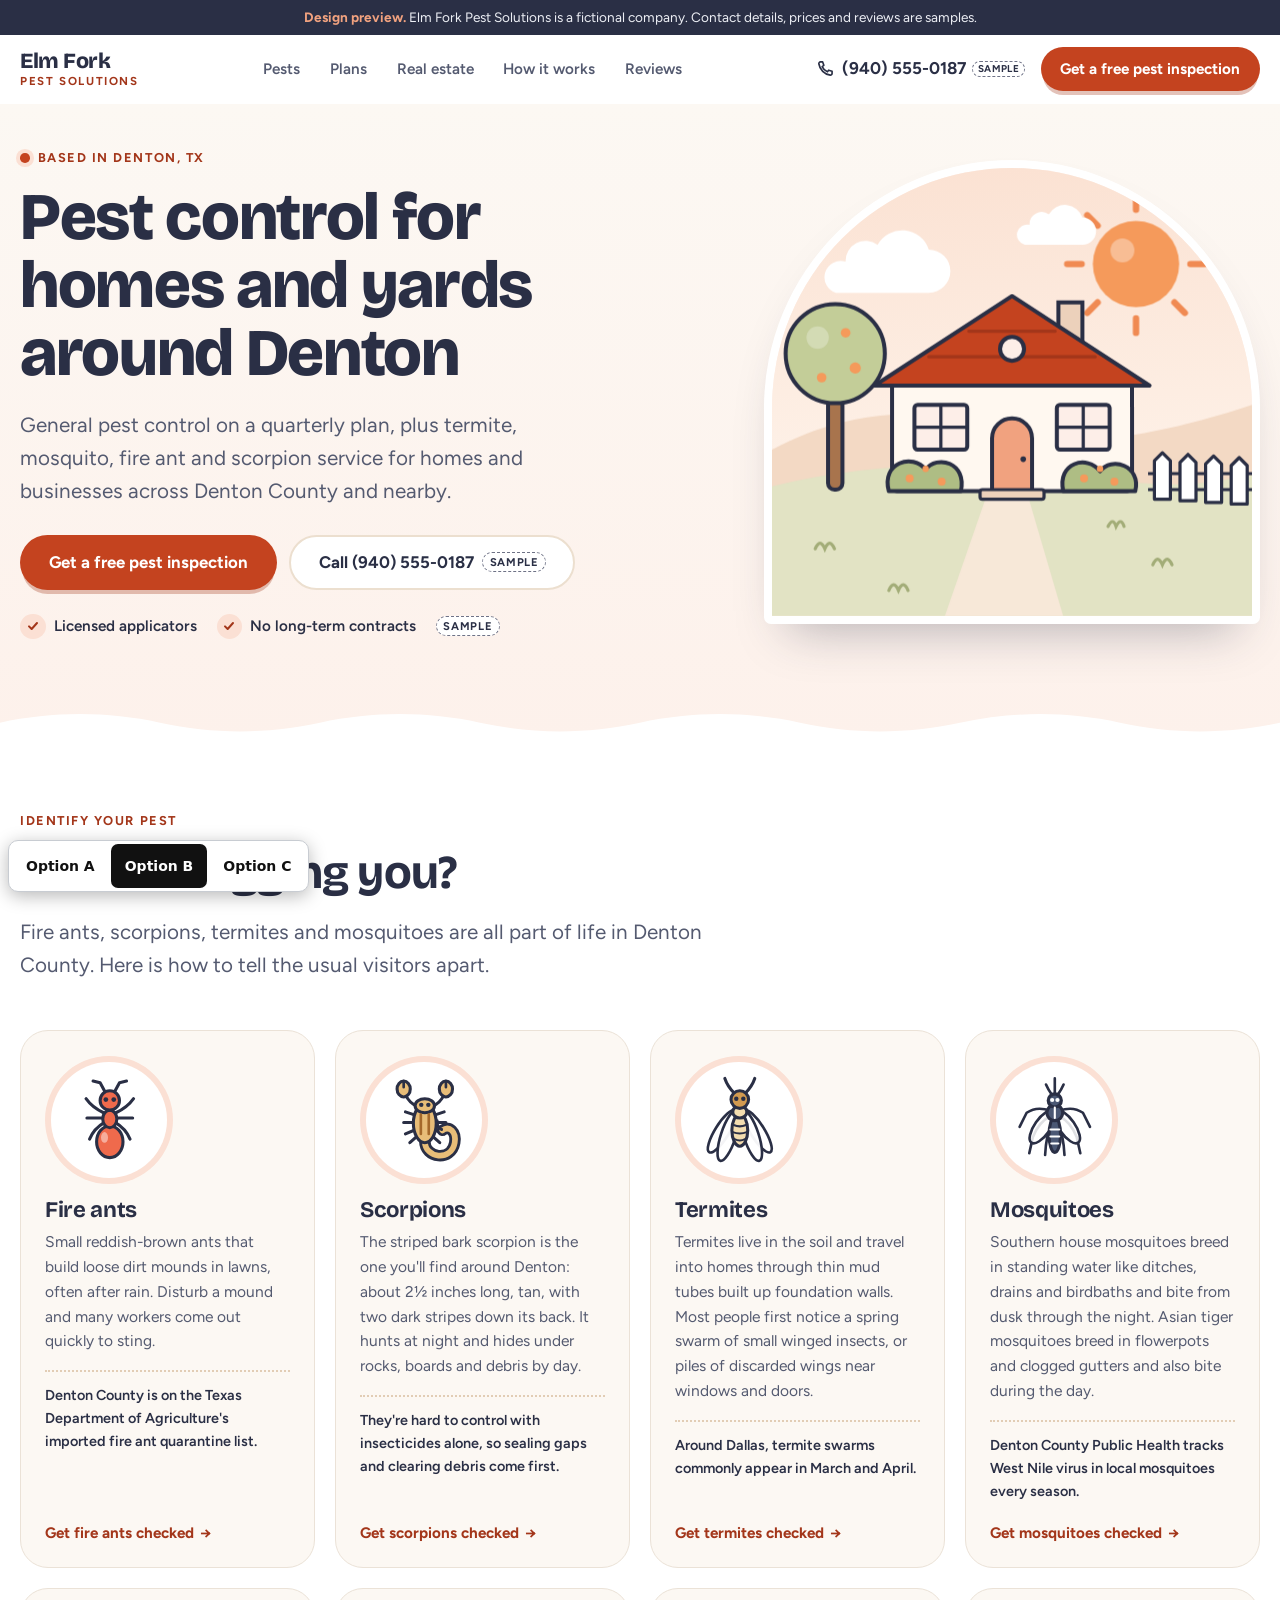
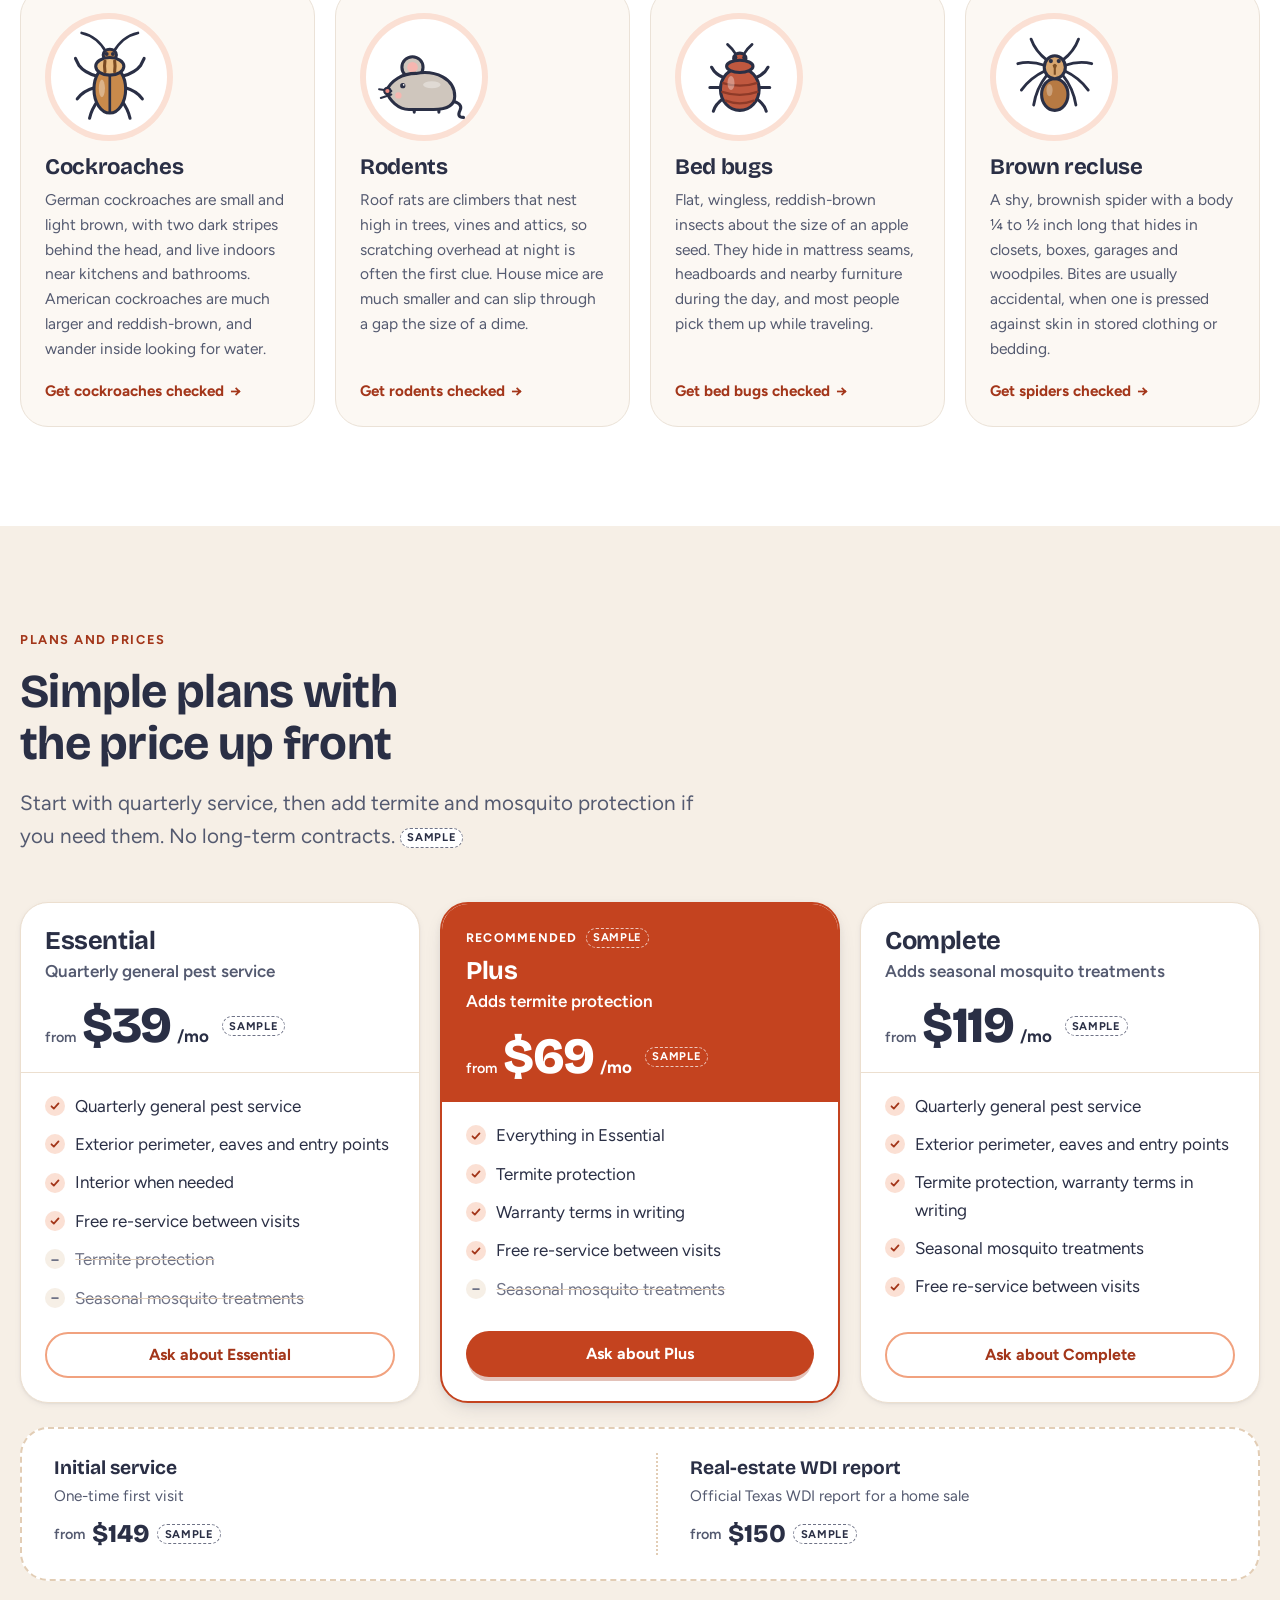
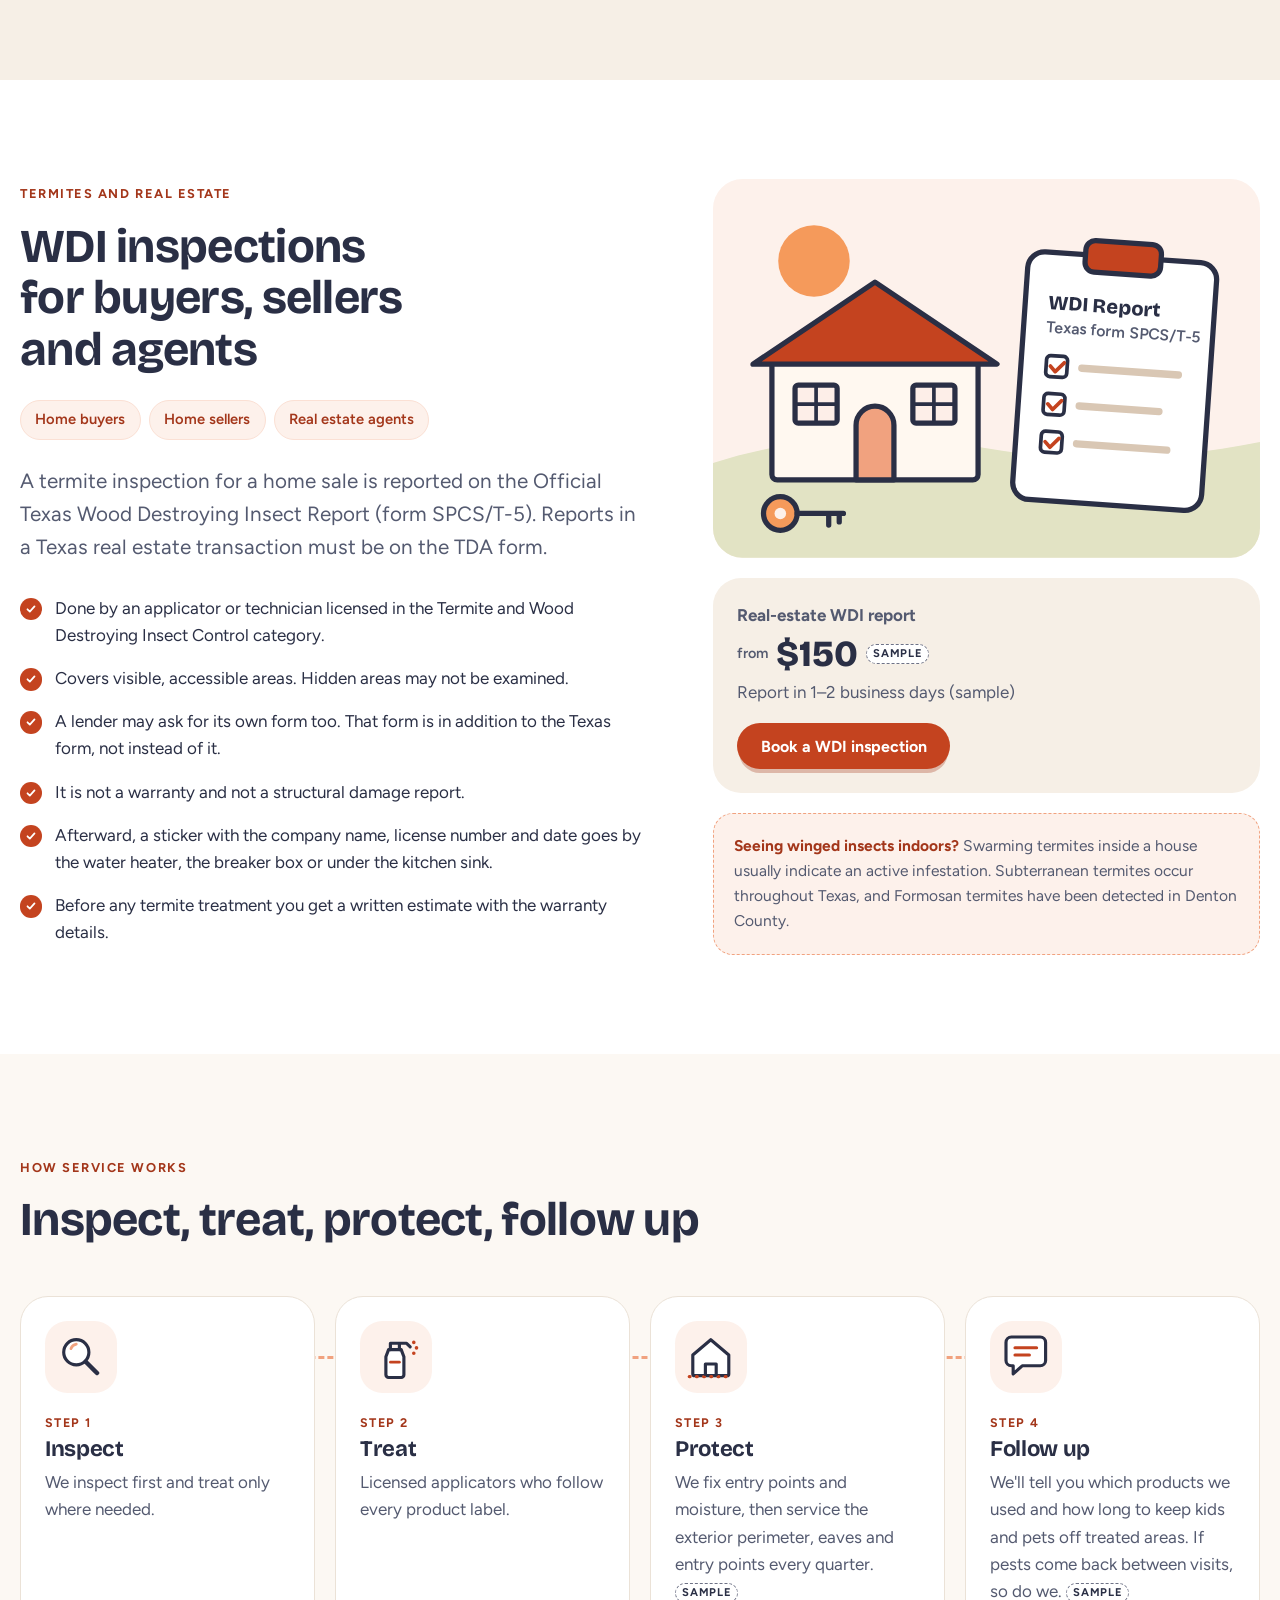
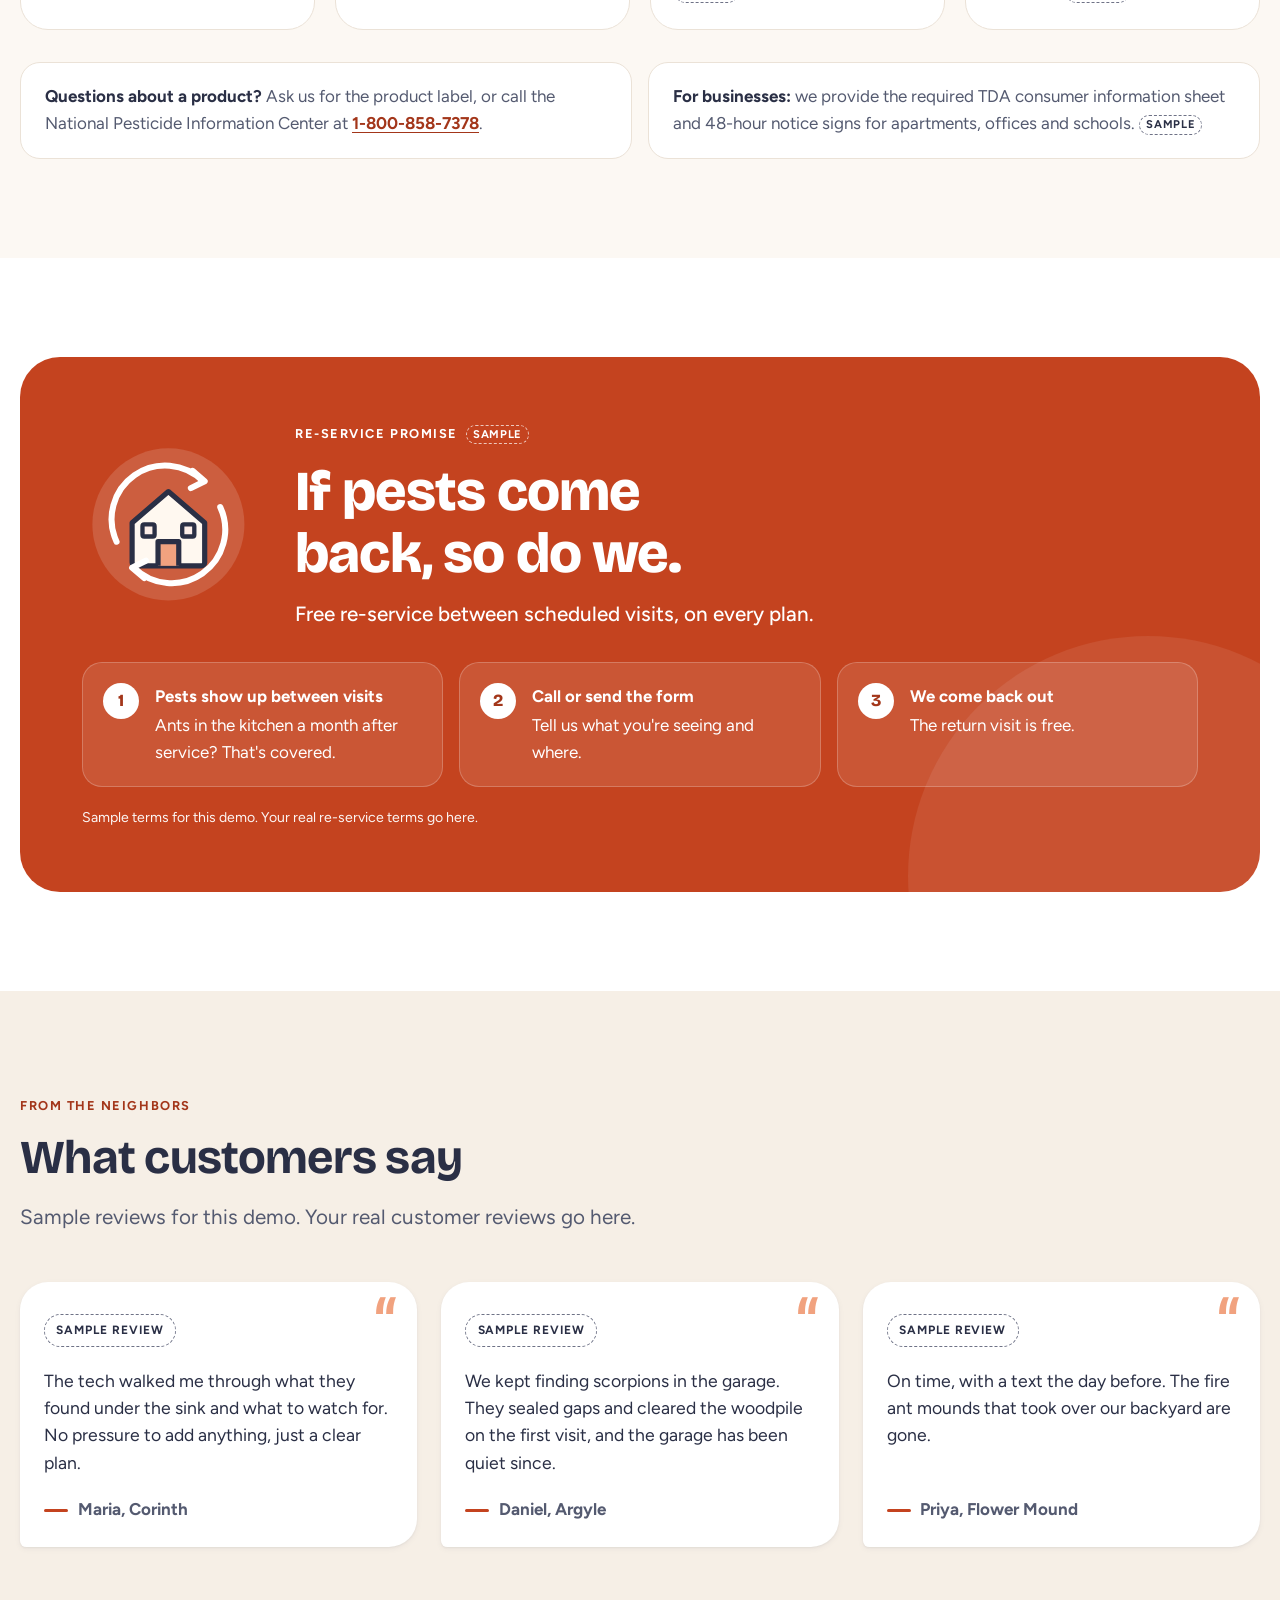
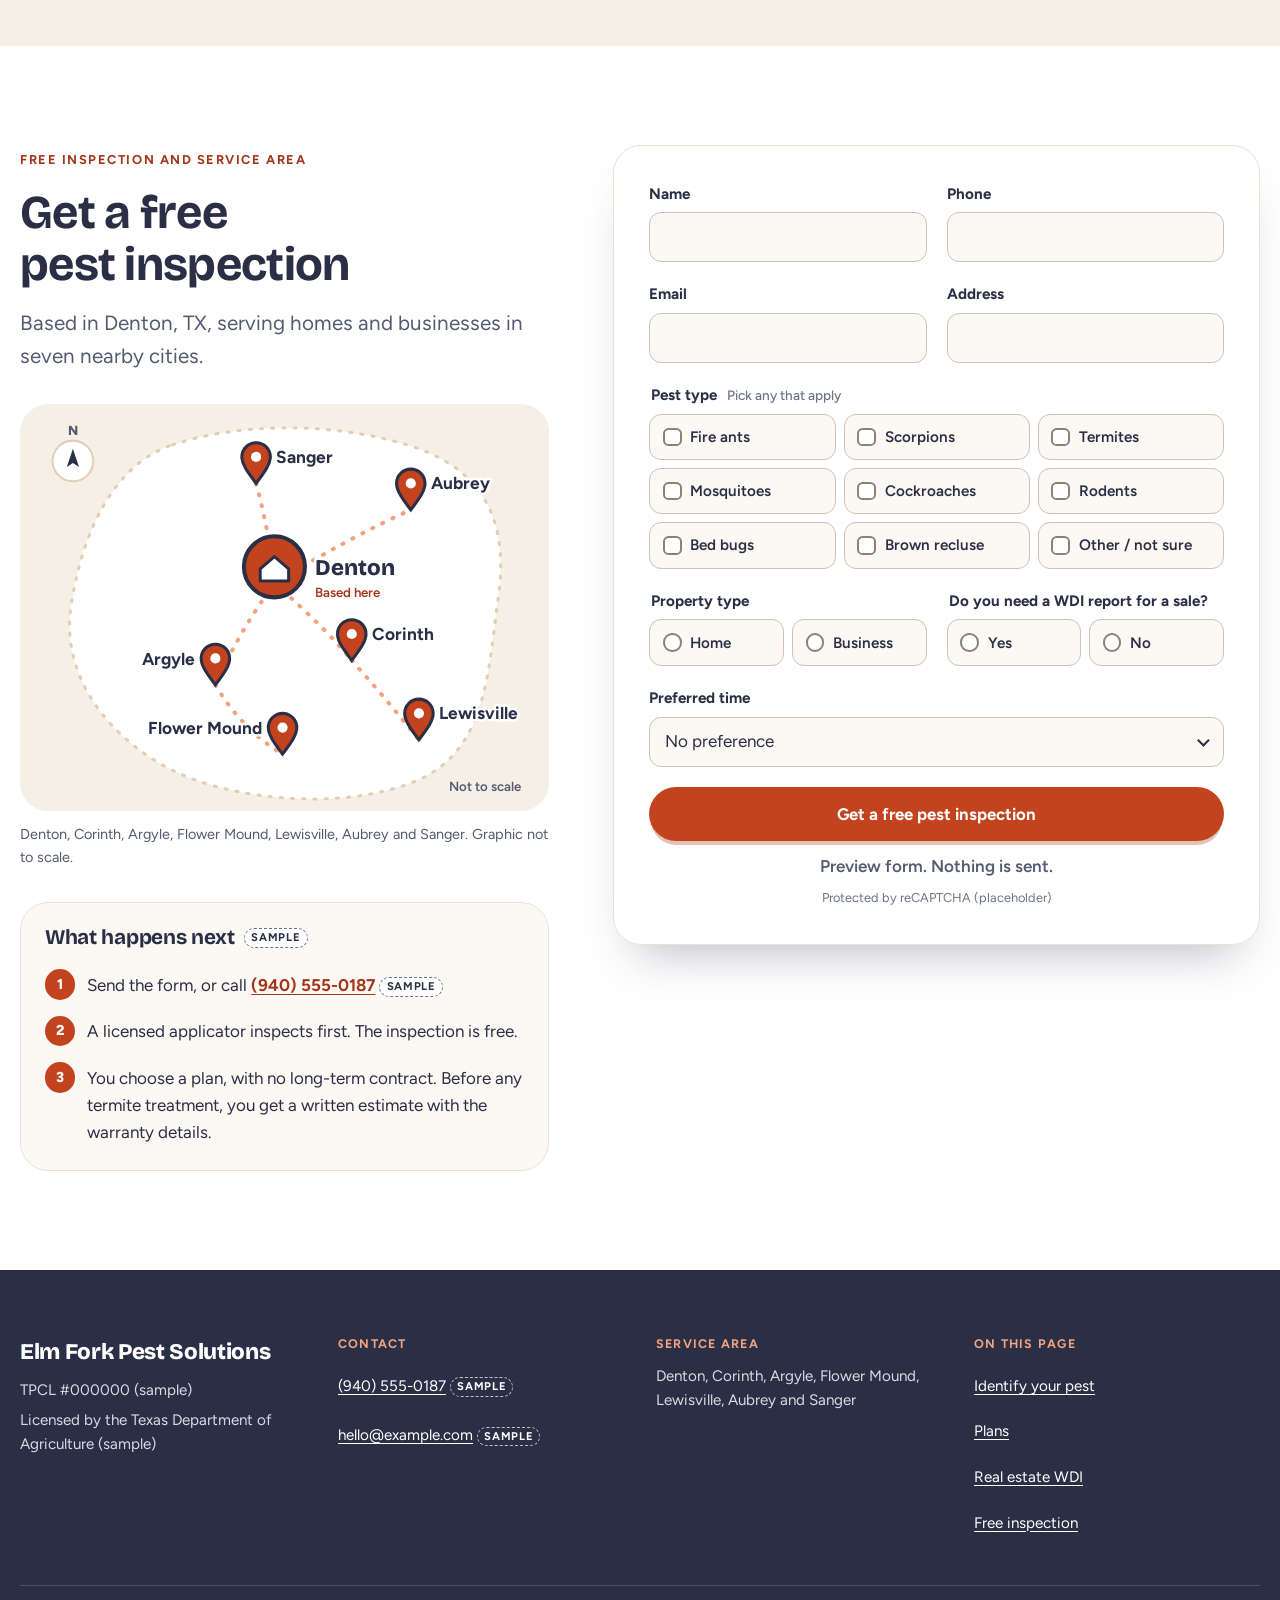
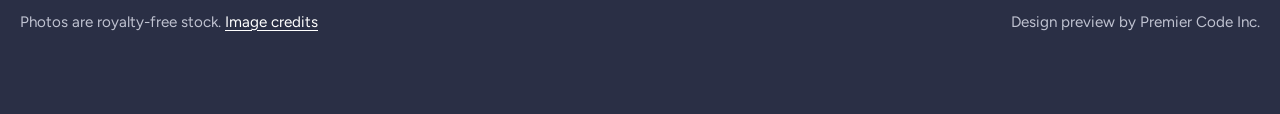
==== commit 4a0bd146: "Apply design review round 1 fixes to all three options - Option A: full shield line on load, aligned" ====
--- a/option-b/index.html
+++ b/option-b/index.html
@@ -1,7 +1,7 @@
 <!--
-  PITCH NOTE (Option B, "Friendly neighborhood"): a bright, sunny homepage where hand-drawn pest
-  illustrations replace scary bug photos, so a family can identify the problem without flinching.
-  Look first at the "Identify your pest" cards, then the plain Sample prices right below them.
+  PITCH NOTE (Option B, "Friendly neighborhood"): an all-illustrated homepage (house scene, pest
+  drawings, a simple area map) in one warm orange and sand palette, so families can find their pest without flinching at bug photos.
+  Look first at the "Identify your pest" cards, then the plan cards with Sample prices right below them.
 -->
 <!doctype html>
 <html lang="en">
@@ -15,7 +15,6 @@
   <link rel="preconnect" href="https://fonts.gstatic.com" crossorigin>
   <link rel="stylesheet" href="https://fonts.googleapis.com/css2?family=Bricolage+Grotesque:opsz,wght@12..96,500..800&family=Figtree:ital,wght@0,400..700;1,400&display=swap">
   <link rel="stylesheet" href="styles.css">
-  <link rel="preload" as="image" href="../assets/img/home-brick-ranch-02-1280.webp" imagesrcset="../assets/img/home-brick-ranch-02-640.webp 640w, ../assets/img/home-brick-ranch-02-1280.webp 1280w, ../assets/img/home-brick-ranch-02-1920.webp 1920w" imagesizes="(min-width: 960px) 44vw, 92vw">
   <script src="main.js" defer></script>
 </head>
 <body>
@@ -68,35 +67,58 @@
             <a class="btn btn-quiet btn-lg" href="tel:+19405550187">Call (940) 555-0187 <span class="tag-sample">Sample</span></a>
           </div>
           <!-- PLACEHOLDER: confirm trust points with the client -->
-          <ul class="trust" aria-label="What every plan includes (sample)">
+          <ul class="trust" aria-label="Trust points (sample)">
             <li><span class="trust-check" aria-hidden="true"><svg viewBox="0 0 24 24"><path d="M6 12.5l4 4 8-9" fill="none" stroke="currentColor" stroke-width="3" stroke-linecap="round" stroke-linejoin="round"/></svg></span>Licensed applicators</li>
-            <li><span class="trust-check" aria-hidden="true"><svg viewBox="0 0 24 24"><path d="M6 12.5l4 4 8-9" fill="none" stroke="currentColor" stroke-width="3" stroke-linecap="round" stroke-linejoin="round"/></svg></span>Free re-service between scheduled visits</li>
             <li><span class="trust-check" aria-hidden="true"><svg viewBox="0 0 24 24"><path d="M6 12.5l4 4 8-9" fill="none" stroke="currentColor" stroke-width="3" stroke-linecap="round" stroke-linejoin="round"/></svg></span>No long-term contracts</li>
-            <li class="trust-sample"><span class="tag-sample">Sample</span></li>
+            <li><span class="tag-sample">Sample</span></li>
           </ul>
         </div>
 
         <div class="hero-art">
-          <svg class="hero-sun" viewBox="0 0 200 200" aria-hidden="true" focusable="false">
-            <g stroke="#f5a623" stroke-width="7" stroke-linecap="round">
-              <path d="M100 8v20M100 172v20M8 100h20M172 100h20M35 35l14 14M151 151l14 14M35 165l14-14M151 49l14-14"/>
-            </g>
-            <circle cx="100" cy="100" r="54" fill="#ffc94a"/>
-            <circle cx="84" cy="84" r="16" fill="#fff" opacity=".35"/>
-          </svg>
-          <svg class="hero-cloud hero-cloud--a" viewBox="0 0 120 56" aria-hidden="true" focusable="false"><path d="M22 52h76a20 20 0 0 0 0-40 26 26 0 0 0-48-4 18 18 0 0 0-28 16 12 12 0 0 0 0 28Z" fill="#fff"/></svg>
-          <svg class="hero-cloud hero-cloud--b" viewBox="0 0 120 56" aria-hidden="true" focusable="false"><path d="M22 52h76a20 20 0 0 0 0-40 26 26 0 0 0-48-4 18 18 0 0 0-28 16 12 12 0 0 0 0 28Z" fill="#fff"/></svg>
-          <figure class="hero-frame">
-            <img src="../assets/img/home-brick-ranch-02-1280.webp"
-                 srcset="../assets/img/home-brick-ranch-02-640.webp 640w, ../assets/img/home-brick-ranch-02-1280.webp 1280w, ../assets/img/home-brick-ranch-02-1920.webp 1920w, ../assets/img/home-brick-ranch-02-2400.webp 2400w"
-                 sizes="(min-width: 960px) 44vw, 92vw"
-                 width="1280" height="848"
-                 alt="Single-story brick home with trimmed shrubs and a green lawn"
-                 fetchpriority="high">
-          </figure>
-          <div class="hero-sticker">
-            <svg viewBox="0 0 48 48" aria-hidden="true" focusable="false"><path d="M10 22 24 10l14 12v16H10Z" fill="#fff" stroke="currentColor" stroke-width="3" stroke-linejoin="round"/><path d="M20 38v-9h8v9" fill="#ffc94a" stroke="currentColor" stroke-width="3" stroke-linejoin="round"/><path d="M38 14a18 18 0 0 1 3 13" fill="none" stroke="#c4431f" stroke-width="3.5" stroke-linecap="round"/><path d="m37 9 1.5 6 5-3" fill="none" stroke="#c4431f" stroke-width="3" stroke-linecap="round" stroke-linejoin="round"/></svg>
-            <p><span class="sticker-line">If pests come back,</span> <span class="sticker-line">so do we.</span> <span class="tag-sample">Sample</span></p>
+          <div class="hero-frame">
+            <svg class="scene" viewBox="0 0 600 560" role="img" aria-labelledby="scene-title">
+              <title id="scene-title">Illustration of a single-story home with a front yard, a shade tree and a sunny sky</title>
+              <defs>
+                <linearGradient id="sky" x1="0" y1="0" x2="0" y2="1"><stop offset="0" stop-color="#fbe2d3"/><stop offset="1" stop-color="#fff8f1"/></linearGradient>
+              </defs>
+              <rect width="600" height="560" fill="url(#sky)"/>
+              <g class="scene-sun">
+                <g stroke="#f08a52" stroke-width="8" stroke-linecap="round"><path d="M455 34v18M455 188v18M369 120h18M523 120h18M394 59l13 13M503 168l13 13M394 181l13-13M503 72l13-13"/></g>
+                <circle cx="455" cy="120" r="54" fill="#f59a5b"/>
+                <circle cx="438" cy="103" r="15" fill="#fff" opacity=".35"/>
+              </g>
+              <path class="scene-cloud" d="M80 156h116a27 27 0 0 0 0-54 35 35 0 0 0-64-6 25 25 0 0 0-40 21 19 19 0 0 0-12 39Z" fill="#fff"/>
+              <path class="scene-cloud scene-cloud--b" d="M316 96h72a17 17 0 0 0 0-34 23 23 0 0 0-42-4 15 15 0 0 0-24 13 12 12 0 0 0-6 25Z" fill="#fff" opacity=".9"/>
+              <path d="M0 352c90-48 180-56 270-28s190 18 330-28v264H0Z" fill="#f3d9c4"/>
+              <path d="M0 398c120-30 250-34 380-14s160 10 220 0v176H0Z" fill="#e2e3c4"/>
+              <path d="M268 410h52l44 150H216Z" fill="#f7e8d8"/>
+              <g stroke="#2a2f45" stroke-width="5" stroke-linejoin="round">
+                <rect x="70" y="262" width="18" height="140" rx="8" fill="#a8744d"/>
+                <circle cx="79" cy="232" r="62" fill="#c3cd98"/>
+              </g>
+              <circle cx="57" cy="212" r="14" fill="#fff" opacity=".28"/>
+              <circle cx="104" cy="250" r="7" fill="#f59a5b"/><circle cx="62" cy="262" r="6" fill="#f59a5b"/><circle cx="92" cy="206" r="6" fill="#f59a5b"/>
+              <g stroke="#2a2f45" stroke-width="4"><path d="M470 382h130M470 402h130"/></g>
+              <g fill="#fff" stroke="#2a2f45" stroke-width="4" stroke-linejoin="round">
+                <path d="M478 414v-48l10-10 10 10v48Z"/><path d="M510 416v-48l10-10 10 10v48Z"/><path d="M542 418v-48l10-10 10 10v48Z"/><path d="M574 420v-48l10-10 10 10v48Z"/>
+              </g>
+              <rect x="358" y="168" width="30" height="64" fill="#ecd1bb" stroke="#2a2f45" stroke-width="5"/>
+              <rect x="150" y="262" width="300" height="142" rx="6" fill="#fff8f0" stroke="#2a2f45" stroke-width="5"/>
+              <path d="M128 272 300 160l172 112Z" fill="#c4431f" stroke="#2a2f45" stroke-width="5" stroke-linejoin="round"/>
+              <path d="M196 236h208M246 204h108" stroke="#a3361a" stroke-width="4" stroke-linecap="round"/>
+              <circle cx="300" cy="226" r="15" fill="#fdeee8" stroke="#2a2f45" stroke-width="5"/>
+              <path d="M275 404v-66a25 25 0 0 1 50 0v66Z" fill="#f1a27f" stroke="#2a2f45" stroke-width="5" stroke-linejoin="round"/>
+              <circle cx="314" cy="364" r="3.5" fill="#2a2f45"/>
+              <g fill="#fdeee8" stroke="#2a2f45" stroke-width="5"><rect x="178" y="296" width="66" height="56" rx="4"/><rect x="356" y="296" width="66" height="56" rx="4"/></g>
+              <path d="M211 296v56M178 324h66M389 296v56M356 324h66" stroke="#2a2f45" stroke-width="4"/>
+              <rect x="260" y="402" width="80" height="12" rx="3" fill="#ecd1bb" stroke="#2a2f45" stroke-width="4"/>
+              <g fill="#aebd84" stroke="#2a2f45" stroke-width="5" stroke-linejoin="round">
+                <path d="M146 404c-10-36 30-48 46-27 14-19 52-9 44 27Z"/>
+                <path d="M364 404c-8-36 30-46 46-25 14-19 52-7 44 25Z"/>
+              </g>
+              <g fill="#f59a5b"><circle cx="172" cy="388" r="5"/><circle cx="212" cy="392" r="5"/><circle cx="192" cy="376" r="4"/><circle cx="390" cy="388" r="5"/><circle cx="428" cy="392" r="5"/><circle cx="410" cy="376" r="4"/></g>
+              <path d="M54 476q6-14 12 0q6-14 12 0M476 496q6-14 12 0q6-14 12 0M146 528q6-14 12 0q6-14 12 0M420 448q6-12 10 0q6-12 10 0" fill="none" stroke="#a3ad78" stroke-width="4" stroke-linecap="round"/>
+            </svg>
           </div>
         </div>
       </div>
@@ -113,7 +135,7 @@
         </div>
 
         <ul class="pest-grid" role="list">
-          <li class="pest-card" style="--tint:#ffe9e2; --ring:#f7b9a6" data-reveal>
+          <li class="pest-card" data-reveal>
             <div class="pest-ico-wrap">
               <svg class="pest-ico" viewBox="0 0 120 120" aria-hidden="true" focusable="false">
                 <g fill="none" stroke="currentColor" stroke-width="3.5" stroke-linecap="round" stroke-linejoin="round">
@@ -135,7 +157,7 @@
             <a class="pest-link" href="#inspect" data-pest="fire-ants">Get fire ants checked <span aria-hidden="true">&rarr;</span></a>
           </li>
 
-          <li class="pest-card" style="--tint:#fff1cc; --ring:#f1d27e" data-reveal>
+          <li class="pest-card" data-reveal>
             <div class="pest-ico-wrap">
               <svg class="pest-ico" viewBox="0 0 120 120" aria-hidden="true" focusable="false">
                 <g fill="none" stroke="currentColor" stroke-width="3.5" stroke-linecap="round" stroke-linejoin="round">
@@ -162,10 +184,10 @@
             <a class="pest-link" href="#inspect" data-pest="scorpions">Get scorpions checked <span aria-hidden="true">&rarr;</span></a>
           </li>
 
-          <li class="pest-card" style="--tint:#f1ebff; --ring:#cdbdf2" data-reveal>
+          <li class="pest-card" data-reveal>
             <div class="pest-ico-wrap">
               <svg class="pest-ico" viewBox="0 0 120 120" aria-hidden="true" focusable="false">
-                <g stroke="currentColor" stroke-width="3" fill="#e6f1ff" fill-opacity=".92">
+                <g stroke="currentColor" stroke-width="3" fill="#ffffff" fill-opacity=".95">
                   <ellipse cx="40" cy="73" rx="8" ry="28" transform="rotate(32 40 73)"/>
                   <ellipse cx="80" cy="73" rx="8" ry="28" transform="rotate(-32 80 73)"/>
                   <ellipse cx="47" cy="78" rx="8.5" ry="30" transform="rotate(18 47 78)"/>
@@ -187,7 +209,7 @@
             <a class="pest-link" href="#inspect" data-pest="termites">Get termites checked <span aria-hidden="true">&rarr;</span></a>
           </li>
 
-          <li class="pest-card" style="--tint:#e3f1ff; --ring:#a9cdf3" data-reveal>
+          <li class="pest-card" data-reveal>
             <div class="pest-ico-wrap">
               <svg class="pest-ico" viewBox="0 0 120 120" aria-hidden="true" focusable="false">
                 <g fill="none" stroke="currentColor" stroke-width="3" stroke-linecap="round" stroke-linejoin="round">
@@ -213,7 +235,7 @@
             <a class="pest-link" href="#inspect" data-pest="mosquitoes">Get mosquitoes checked <span aria-hidden="true">&rarr;</span></a>
           </li>
 
-          <li class="pest-card" style="--tint:#ffecd9; --ring:#f2c08d" data-reveal>
+          <li class="pest-card" data-reveal>
             <div class="pest-ico-wrap">
               <svg class="pest-ico" viewBox="0 0 120 120" aria-hidden="true" focusable="false">
                 <g fill="none" stroke="currentColor" stroke-width="3.5" stroke-linecap="round" stroke-linejoin="round">
@@ -236,13 +258,13 @@
             <a class="pest-link" href="#inspect" data-pest="cockroaches">Get cockroaches checked <span aria-hidden="true">&rarr;</span></a>
           </li>
 
-          <li class="pest-card" style="--tint:#e4f5ea; --ring:#a8dbb9" data-reveal>
+          <li class="pest-card" data-reveal>
             <div class="pest-ico-wrap">
               <svg class="pest-ico" viewBox="0 0 120 120" aria-hidden="true" focusable="false">
                 <path d="M90 86q14 3 10 11t4 8" fill="none" stroke="currentColor" stroke-width="3.5" stroke-linecap="round"/>
-                <circle cx="46" cy="48" r="12" fill="#b8c2d4" stroke="currentColor" stroke-width="3.5"/>
+                <circle cx="46" cy="48" r="12" fill="#cfc6bd" stroke="currentColor" stroke-width="3.5"/>
                 <circle cx="46" cy="48" r="6" fill="#f6b6b0"/>
-                <path d="M16 75c6-12 18-20 34-20 22-4 44 6 44 26 0 11-10 15-24 15H42c-12 0-22-10-26-21Z" fill="#b8c2d4" stroke="currentColor" stroke-width="3.5" stroke-linejoin="round"/>
+                <path d="M16 75c6-12 18-20 34-20 22-4 44 6 44 26 0 11-10 15-24 15H42c-12 0-22-10-26-21Z" fill="#cfc6bd" stroke="currentColor" stroke-width="3.5" stroke-linejoin="round"/>
                 <path d="M48 96v3M76 96v3" stroke="currentColor" stroke-width="3.5" stroke-linecap="round"/>
                 <circle cx="30" cy="80" r="3.6" fill="#f6b6b0"/>
                 <path d="M22 79l-12 4M22 75 8 73" stroke="currentColor" stroke-width="2.2" stroke-linecap="round"/>
@@ -256,7 +278,7 @@
             <a class="pest-link" href="#inspect" data-pest="rodents">Get rodents checked <span aria-hidden="true">&rarr;</span></a>
           </li>
 
-          <li class="pest-card" style="--tint:#ffe6ec; --ring:#f2adbd" data-reveal>
+          <li class="pest-card" data-reveal>
             <div class="pest-ico-wrap">
               <svg class="pest-ico" viewBox="0 0 120 120" aria-hidden="true" focusable="false">
                 <g fill="none" stroke="currentColor" stroke-width="3.5" stroke-linecap="round" stroke-linejoin="round">
@@ -278,7 +300,7 @@
             <a class="pest-link" href="#inspect" data-pest="bed-bugs">Get bed bugs checked <span aria-hidden="true">&rarr;</span></a>
           </li>
 
-          <li class="pest-card" style="--tint:#f6eee3; --ring:#dcc3a1" data-reveal>
+          <li class="pest-card" data-reveal>
             <div class="pest-ico-wrap">
               <svg class="pest-ico" viewBox="0 0 120 120" aria-hidden="true" focusable="false">
                 <g fill="none" stroke="currentColor" stroke-width="3.2" stroke-linecap="round" stroke-linejoin="round">
@@ -310,40 +332,54 @@
           <p class="section-lede">Start with quarterly service, then add termite and mosquito protection if you need them. No long-term contracts. <span class="tag-sample">Sample</span></p>
         </div>
 
-        <!-- PLACEHOLDER: all plan prices, inclusions and the no-contract line must be confirmed by the client -->
+        <!-- PLACEHOLDER: all plan prices, inclusions, the "Recommended" mark and the no-contract line must be confirmed by the client -->
         <ul class="plan-grid" role="list">
-          <li class="plan" style="--band:#cfe5ff" data-reveal>
+          <li class="plan" data-reveal>
             <div class="plan-top">
               <h3>Essential</h3>
+              <p class="plan-sum">Quarterly general pest service</p>
               <p class="price"><span class="price-from">from</span> <span class="price-num">$39</span><span class="price-per">/mo</span> <span class="tag-sample">Sample</span></p>
             </div>
             <ul class="plan-list">
-              <li>Quarterly general pest service</li>
-              <li>Exterior perimeter, eaves and entry points</li>
-              <li>Interior when needed</li>
-              <li>Free re-service between visits</li>
+              <li class="yes">Quarterly general pest service</li>
+              <li class="yes">Exterior perimeter, eaves and entry points</li>
+              <li class="yes">Interior when needed</li>
+              <li class="yes">Free re-service between visits</li>
+              <li class="no"><span class="visually-hidden">Not included: </span>Termite protection</li>
+              <li class="no"><span class="visually-hidden">Not included: </span>Seasonal mosquito treatments</li>
             </ul>
-          </li>
-          <li class="plan" style="--band:#ffd978" data-reveal>
+            <a class="btn btn-outline plan-cta" href="#inspect">Ask about Essential</a>
+          </li>
+          <li class="plan plan--rec" data-reveal>
             <div class="plan-top">
+              <p class="plan-flag">Recommended <span class="tag-sample tag-sample--on-accent">Sample</span></p>
               <h3>Plus</h3>
-              <p class="price"><span class="price-from">from</span> <span class="price-num">$69</span><span class="price-per">/mo</span> <span class="tag-sample">Sample</span></p>
+              <p class="plan-sum">Adds termite protection</p>
+              <p class="price"><span class="price-from">from</span> <span class="price-num">$69</span><span class="price-per">/mo</span> <span class="tag-sample tag-sample--on-accent">Sample</span></p>
             </div>
             <ul class="plan-list">
-              <li>Everything in Essential</li>
-              <li>Termite protection</li>
-              <li>Warranty terms in writing</li>
+              <li class="yes">Everything in Essential</li>
+              <li class="yes">Termite protection</li>
+              <li class="yes">Warranty terms in writing</li>
+              <li class="yes">Free re-service between visits</li>
+              <li class="no"><span class="visually-hidden">Not included: </span>Seasonal mosquito treatments</li>
             </ul>
-          </li>
-          <li class="plan" style="--band:#ffc3b0" data-reveal>
+            <a class="btn btn-primary plan-cta" href="#inspect">Ask about Plus</a>
+          </li>
+          <li class="plan" data-reveal>
             <div class="plan-top">
               <h3>Complete</h3>
+              <p class="plan-sum">Adds seasonal mosquito treatments</p>
               <p class="price"><span class="price-from">from</span> <span class="price-num">$119</span><span class="price-per">/mo</span> <span class="tag-sample">Sample</span></p>
             </div>
             <ul class="plan-list">
-              <li>Everything in Plus</li>
-              <li>Seasonal mosquito treatments</li>
+              <li class="yes">Quarterly general pest service</li>
+              <li class="yes">Exterior perimeter, eaves and entry points</li>
+              <li class="yes">Termite protection, warranty terms in writing</li>
+              <li class="yes">Seasonal mosquito treatments</li>
+              <li class="yes">Free re-service between visits</li>
             </ul>
+            <a class="btn btn-outline plan-cta" href="#inspect">Ask about Complete</a>
           </li>
         </ul>
 
@@ -359,7 +395,6 @@
             <p class="extra-desc">Official Texas WDI report for a home sale</p>
             <p class="extra-price"><span class="price-from">from</span> $150 <span class="tag-sample">Sample</span></p>
           </div>
-          <a class="btn btn-primary extras-cta" href="#inspect">Get a free pest inspection</a>
         </div>
       </div>
     </section>
@@ -368,7 +403,7 @@
     <section class="section wdi" id="real-estate" aria-labelledby="wdi-title">
       <div class="wrap wdi-grid">
         <div class="wdi-copy">
-          <p class="eyebrow eyebrow--sun">Termites and real estate</p>
+          <p class="eyebrow">Termites and real estate</p>
           <h2 id="wdi-title">WDI inspections for buyers, sellers and agents</h2>
           <ul class="chips" aria-label="Who it's for">
             <li>Home buyers</li><li>Home sellers</li><li>Real estate agents</li>
@@ -386,19 +421,44 @@
         </div>
 
         <div class="wdi-side">
-          <figure class="wdi-photo">
-            <img src="../assets/img/realestate-keys-01-1280.webp"
-                 srcset="../assets/img/realestate-keys-01-640.webp 640w, ../assets/img/realestate-keys-01-1280.webp 1280w, ../assets/img/realestate-keys-01-1920.webp 1920w"
-                 sizes="(min-width: 960px) 38vw, 92vw"
-                 width="1280" height="854" loading="lazy"
-                 alt="Hand holding a house key over small model homes">
-          </figure>
+          <div class="wdi-art">
+            <svg viewBox="0 0 520 360" role="img" aria-labelledby="wdi-art-title">
+              <title id="wdi-art-title">Illustration of a home beside a clipboard holding a Texas WDI report</title>
+              <rect width="520" height="360" rx="28" fill="#fdf1eb"/>
+              <circle cx="96" cy="78" r="34" fill="#f59a5b"/>
+              <path d="M0 270c80-26 170-30 260-14s180 10 260-6v82a28 28 0 0 1-28 28H28a28 28 0 0 1-28-28Z" fill="#e2e3c4"/>
+              <g stroke="#2a2f45" stroke-width="5" stroke-linejoin="round">
+                <rect x="56" y="168" width="196" height="118" rx="5" fill="#fff8f0"/>
+                <path d="M38 176 154 98l116 78Z" fill="#c4431f"/>
+                <path d="M136 286v-52a18 18 0 0 1 36 0v52Z" fill="#f1a27f"/>
+                <rect x="78" y="196" width="40" height="36" rx="3" fill="#fdeee8"/>
+                <rect x="190" y="196" width="40" height="36" rx="3" fill="#fdeee8"/>
+              </g>
+              <path d="M98 196v36M78 214h40M210 196v36M190 214h40" stroke="#2a2f45" stroke-width="3.5"/>
+              <g transform="rotate(4 380 190)">
+                <rect x="292" y="74" width="180" height="236" rx="16" fill="#fff" stroke="#2a2f45" stroke-width="5"/>
+                <rect x="346" y="60" width="72" height="30" rx="9" fill="#c4431f" stroke="#2a2f45" stroke-width="5"/>
+                <text x="314" y="128" class="art-text art-text--title">WDI Report</text>
+                <text x="314" y="150" class="art-text">Texas form SPCS/T-5</text>
+                <g stroke="#2a2f45" stroke-width="3.5" fill="#fff">
+                  <rect x="316" y="172" width="20" height="20" rx="4"/><rect x="316" y="208" width="20" height="20" rx="4"/><rect x="316" y="244" width="20" height="20" rx="4"/>
+                </g>
+                <path d="M320 182l5 5 8-9M320 218l5 5 8-9M320 254l5 5 8-9" fill="none" stroke="#c4431f" stroke-width="3.5" stroke-linecap="round" stroke-linejoin="round"/>
+                <path d="M350 182h92M350 218h76M350 254h86" stroke="#d9c7b4" stroke-width="7" stroke-linecap="round"/>
+              </g>
+              <g stroke="#2a2f45" stroke-width="5" fill="none" stroke-linecap="round" stroke-linejoin="round">
+                <circle cx="64" cy="318" r="16" fill="#f59a5b"/>
+                <path d="M80 318h44M110 318v11M120 318v8"/>
+              </g>
+              <circle cx="64" cy="318" r="5.5" fill="#fdf1eb"/>
+            </svg>
+          </div>
           <!-- PLACEHOLDER: WDI report price and turnaround -->
           <div class="wdi-price">
             <p class="wdi-price-label">Real-estate WDI report</p>
             <p class="wdi-price-num"><span class="price-from">from</span> $150 <span class="tag-sample">Sample</span></p>
             <p class="wdi-price-note">Report in 1&ndash;2 business days (sample)</p>
-            <a class="btn btn-sun" href="#inspect">Book a WDI inspection</a>
+            <a class="btn btn-primary" href="#inspect">Book a WDI inspection</a>
           </div>
           <div class="wdi-callout">
             <p><strong>Seeing winged insects indoors?</strong> Swarming termites inside a house usually indicate an active infestation. Subterranean termites occur throughout Texas, and Formosan termites have been detected in Denton County.</p>
@@ -415,18 +475,19 @@
           <h2 id="how-title">Inspect, treat, protect, follow up</h2>
         </div>
 
+        <!-- PLACEHOLDER: service process to be confirmed by the client -->
         <ol class="steps" role="list">
           <li class="step" data-reveal>
             <div class="step-ico" aria-hidden="true">
-              <svg viewBox="0 0 64 64"><circle cx="27" cy="27" r="14" fill="#e3f1ff" stroke="currentColor" stroke-width="3.5"/><path d="M37.5 37.5 50 50" stroke="currentColor" stroke-width="5" stroke-linecap="round"/><path d="M21 23a8 8 0 0 1 6-5" fill="none" stroke="#fff" stroke-width="3" stroke-linecap="round"/></svg>
+              <svg viewBox="0 0 64 64"><circle cx="27" cy="27" r="14" fill="#fff" stroke="currentColor" stroke-width="3.5"/><path d="M37.5 37.5 50 50" stroke="currentColor" stroke-width="5" stroke-linecap="round"/><path d="M21 23a8 8 0 0 1 6-5" fill="none" stroke="#f1a27f" stroke-width="3" stroke-linecap="round"/></svg>
             </div>
             <p class="step-num">Step 1</p>
             <h3>Inspect</h3>
-            <p>We inspect first, fix entry points and moisture, and treat only where needed.</p>
+            <p>We inspect first and treat only where needed.</p>
           </li>
           <li class="step" data-reveal>
             <div class="step-ico" aria-hidden="true">
-              <svg viewBox="0 0 64 64"><path d="M24 24h14l3 8v20a3 3 0 0 1-3 3H24a3 3 0 0 1-3-3V32Z" fill="#ffd978" stroke="currentColor" stroke-width="3.5" stroke-linejoin="round"/><path d="M26 24v-7h10v7M36 17h8l4 4" fill="none" stroke="currentColor" stroke-width="3.5" stroke-linecap="round" stroke-linejoin="round"/><path d="M52 16v.1M55 22v.1M52 28v.1" stroke="currentColor" stroke-width="4" stroke-linecap="round"/><path d="M26 38h10" stroke="currentColor" stroke-width="3" stroke-linecap="round"/></svg>
+              <svg viewBox="0 0 64 64"><path d="M24 24h14l3 8v20a3 3 0 0 1-3 3H24a3 3 0 0 1-3-3V32Z" fill="#fff" stroke="currentColor" stroke-width="3.5" stroke-linejoin="round"/><path d="M26 24v-7h10v7M36 17h8l4 4" fill="none" stroke="currentColor" stroke-width="3.5" stroke-linecap="round" stroke-linejoin="round"/><path d="M52 16v.1M55 22v.1M52 28v.1" stroke="#c4431f" stroke-width="4" stroke-linecap="round"/><path d="M26 38h10" stroke="#c4431f" stroke-width="3" stroke-linecap="round"/></svg>
             </div>
             <p class="step-num">Step 2</p>
             <h3>Treat</h3>
@@ -434,19 +495,19 @@
           </li>
           <li class="step" data-reveal>
             <div class="step-ico" aria-hidden="true">
-              <svg viewBox="0 0 64 64"><path d="M12 30 32 13l20 17v21a2 2 0 0 1-2 2H14a2 2 0 0 1-2-2Z" fill="#e4f5ea" stroke="currentColor" stroke-width="3.5" stroke-linejoin="round"/><path d="M24 36l6 6 11-12" fill="none" stroke="currentColor" stroke-width="3.5" stroke-linecap="round" stroke-linejoin="round"/></svg>
+              <svg viewBox="0 0 64 64"><path d="M12 30 32 13l20 17v21a2 2 0 0 1-2 2H14a2 2 0 0 1-2-2Z" fill="#fff" stroke="currentColor" stroke-width="3.5" stroke-linejoin="round"/><path d="M8 54h48" stroke="#c4431f" stroke-width="3.5" stroke-linecap="round" stroke-dasharray="1 7"/><path d="M26 53V40h12v13" fill="none" stroke="currentColor" stroke-width="3.5" stroke-linejoin="round"/></svg>
             </div>
             <p class="step-num">Step 3</p>
             <h3>Protect</h3>
-            <p>We'll tell you which products we used and how long to keep kids and pets off treated areas.</p>
+            <p>We fix entry points and moisture, then service the exterior perimeter, eaves and entry points every quarter. <span class="tag-sample">Sample</span></p>
           </li>
           <li class="step" data-reveal>
             <div class="step-ico" aria-hidden="true">
-              <svg viewBox="0 0 64 64"><rect x="11" y="15" width="42" height="38" rx="5" fill="#ffe9e2" stroke="currentColor" stroke-width="3.5"/><path d="M11 26h42M22 10v9M42 10v9" stroke="currentColor" stroke-width="3.5" stroke-linecap="round"/><path d="M24 39l6 6 10-11" fill="none" stroke="#c4431f" stroke-width="3.5" stroke-linecap="round" stroke-linejoin="round"/></svg>
+              <svg viewBox="0 0 64 64"><path d="M10 16a6 6 0 0 1 6-6h32a6 6 0 0 1 6 6v20a6 6 0 0 1-6 6H28l-10 9v-9h-2a6 6 0 0 1-6-6Z" fill="#fff" stroke="currentColor" stroke-width="3.5" stroke-linejoin="round"/><path d="M20 22h24M20 30h16" stroke="#c4431f" stroke-width="3.5" stroke-linecap="round"/></svg>
             </div>
             <p class="step-num">Step 4</p>
             <h3>Follow up</h3>
-            <p>Quarterly visits, with free re-service between them if pests come back. <span class="tag-sample">Sample</span></p>
+            <p>We'll tell you which products we used and how long to keep kids and pets off treated areas. If pests come back between visits, so do we. <span class="tag-sample">Sample</span></p>
           </li>
         </ol>
 
@@ -462,22 +523,30 @@
       <div class="wrap">
         <!-- PLACEHOLDER: re-service guarantee terms to be confirmed by the client -->
         <div class="guarantee-card" data-reveal>
-          <svg class="guarantee-art" viewBox="0 0 200 200" aria-hidden="true" focusable="false">
-            <circle cx="100" cy="100" r="88" fill="#fff" opacity=".55"/>
-            <path d="M58 98 100 62l42 36v46a4 4 0 0 1-4 4H62a4 4 0 0 1-4-4Z" fill="#fff" stroke="#1e2b4f" stroke-width="6" stroke-linejoin="round"/>
-            <path d="M88 148v-28h24v28" fill="#ffc94a" stroke="#1e2b4f" stroke-width="6" stroke-linejoin="round"/>
-            <rect x="70" y="100" width="14" height="14" rx="2" fill="#cfe5ff" stroke="#1e2b4f" stroke-width="5"/>
-            <rect x="116" y="100" width="14" height="14" rx="2" fill="#cfe5ff" stroke="#1e2b4f" stroke-width="5"/>
-            <path d="M40 120a62 62 0 0 1 100-70" fill="none" stroke="#c4431f" stroke-width="7" stroke-linecap="round"/>
-            <path d="m128 38 14 12-16 8" fill="none" stroke="#c4431f" stroke-width="7" stroke-linecap="round" stroke-linejoin="round"/>
-            <path d="M160 80a62 62 0 0 1-100 70" fill="none" stroke="#c4431f" stroke-width="7" stroke-linecap="round"/>
-            <path d="m72 162-14-12 16-8" fill="none" stroke="#c4431f" stroke-width="7" stroke-linecap="round" stroke-linejoin="round"/>
-          </svg>
-          <div class="guarantee-copy">
-            <p class="eyebrow">Our re-service promise <span class="tag-sample">Sample</span></p>
-            <h2 id="guarantee-title">If pests come back, so do we.</h2>
-            <p>Free re-service between scheduled visits, on every plan.</p>
-          </div>
+          <div class="guarantee-head">
+            <svg class="guarantee-art" viewBox="0 0 200 200" aria-hidden="true" focusable="false">
+              <circle cx="100" cy="100" r="88" fill="#fff" opacity=".14"/>
+              <path d="M58 98 100 62l42 36v46a4 4 0 0 1-4 4H62a4 4 0 0 1-4-4Z" fill="#fff8f0" stroke="#2a2f45" stroke-width="6" stroke-linejoin="round"/>
+              <path d="M88 148v-28h24v28" fill="#f1a27f" stroke="#2a2f45" stroke-width="6" stroke-linejoin="round"/>
+              <rect x="70" y="100" width="14" height="14" rx="2" fill="#fdeee8" stroke="#2a2f45" stroke-width="5"/>
+              <rect x="116" y="100" width="14" height="14" rx="2" fill="#fdeee8" stroke="#2a2f45" stroke-width="5"/>
+              <path d="M40 120a62 62 0 0 1 100-70" fill="none" stroke="#fff" stroke-width="7" stroke-linecap="round"/>
+              <path d="m128 38 14 12-16 8" fill="none" stroke="#fff" stroke-width="7" stroke-linecap="round" stroke-linejoin="round"/>
+              <path d="M160 80a62 62 0 0 1-100 70" fill="none" stroke="#fff" stroke-width="7" stroke-linecap="round"/>
+              <path d="m72 162-14-12 16-8" fill="none" stroke="#fff" stroke-width="7" stroke-linecap="round" stroke-linejoin="round"/>
+            </svg>
+            <div>
+              <p class="eyebrow">Re-service promise <span class="tag-sample tag-sample--on-accent">Sample</span></p>
+              <h2 id="guarantee-title">If pests come back, so do we.</h2>
+              <p class="guarantee-lede">Free re-service between scheduled visits, on every plan.</p>
+            </div>
+          </div>
+          <ol class="g-steps" role="list">
+            <li><span class="g-num" aria-hidden="true">1</span><p><strong>Pests show up between visits</strong>Ants in the kitchen a month after service? That's covered.</p></li>
+            <li><span class="g-num" aria-hidden="true">2</span><p><strong>Call or send the form</strong>Tell us what you're seeing and where.</p></li>
+            <li><span class="g-num" aria-hidden="true">3</span><p><strong>We come back out</strong>The return visit is free.</p></li>
+          </ol>
+          <p class="g-fine">Sample terms for this demo. Your real re-service terms go here.</p>
         </div>
       </div>
     </section>
@@ -509,7 +578,7 @@
           <li class="review" data-reveal>
             <p class="review-tag">Sample review</p>
             <blockquote>
-              <p>Ants showed up again a few weeks after our quarterly visit. They came back out for free, on time, with a text the day before.</p>
+              <p>On time, with a text the day before. The fire ant mounds that took over our backyard are gone.</p>
             </blockquote>
             <p class="review-who">Priya, Flower Mound</p>
           </li>
@@ -521,15 +590,53 @@
     <section class="section contact" id="inspect" aria-labelledby="inspect-title" tabindex="-1">
       <div class="wrap contact-grid">
         <div class="contact-copy">
-          <p class="eyebrow">Service area</p>
+          <p class="eyebrow">Free inspection and service area</p>
           <h2 id="inspect-title">Get a free pest inspection</h2>
           <p class="section-lede">Based in Denton, TX, serving homes and businesses in seven nearby cities.</p>
-          <ul class="cities" aria-label="Cities we serve">
-            <li>Denton</li><li>Corinth</li><li>Argyle</li><li>Flower Mound</li><li>Lewisville</li><li>Aubrey</li><li>Sanger</li>
-          </ul>
-          <div class="contact-call">
-            <p>Rather talk it through?</p>
-            <a class="call-link" href="tel:+19405550187">(940) 555-0187</a> <span class="tag-sample">Sample</span>
+
+          <figure class="area-map">
+            <svg viewBox="0 0 520 400" role="img" aria-labelledby="map-title">
+              <title id="map-title">Simple area graphic, not to scale, showing Denton, Corinth, Argyle, Flower Mound, Lewisville, Aubrey and Sanger</title>
+              <rect width="520" height="400" rx="28" fill="#f6efe6"/>
+              <path d="M150 40c60-20 150-24 230 0s100 80 90 150-10 150-80 180-180 20-240-10-110-90-100-160 40-140 100-160Z" fill="#fff" stroke="#e2cdb5" stroke-width="3" stroke-dasharray="2 9" stroke-linecap="round"/>
+              <path d="M232 78Q246 130 250 176M250 176Q300 220 326 252M326 252Q360 290 392 330M250 176Q214 226 192 276M192 276Q218 320 258 344M250 176Q326 130 384 104" fill="none" stroke="#f1a27f" stroke-width="4" stroke-dasharray="1 10" stroke-linecap="round"/>
+              <g class="map-pin"><path d="M232 78c-9-12-14-19-14-26a14 14 0 0 1 28 0c0 7-5 14-14 26Z" fill="#c4431f" stroke="#2a2f45" stroke-width="3"/><circle cx="232" cy="52" r="5" fill="#fff"/></g>
+              <g class="map-pin"><path d="M384 104c-9-12-14-19-14-26a14 14 0 0 1 28 0c0 7-5 14-14 26Z" fill="#c4431f" stroke="#2a2f45" stroke-width="3"/><circle cx="384" cy="78" r="5" fill="#fff"/></g>
+              <g class="map-pin"><path d="M326 252c-9-12-14-19-14-26a14 14 0 0 1 28 0c0 7-5 14-14 26Z" fill="#c4431f" stroke="#2a2f45" stroke-width="3"/><circle cx="326" cy="226" r="5" fill="#fff"/></g>
+              <g class="map-pin"><path d="M392 330c-9-12-14-19-14-26a14 14 0 0 1 28 0c0 7-5 14-14 26Z" fill="#c4431f" stroke="#2a2f45" stroke-width="3"/><circle cx="392" cy="304" r="5" fill="#fff"/></g>
+              <g class="map-pin"><path d="M192 276c-9-12-14-19-14-26a14 14 0 0 1 28 0c0 7-5 14-14 26Z" fill="#c4431f" stroke="#2a2f45" stroke-width="3"/><circle cx="192" cy="250" r="5" fill="#fff"/></g>
+              <g class="map-pin"><path d="M258 344c-9-12-14-19-14-26a14 14 0 0 1 28 0c0 7-5 14-14 26Z" fill="#c4431f" stroke="#2a2f45" stroke-width="3"/><circle cx="258" cy="318" r="5" fill="#fff"/></g>
+              <g>
+                <circle cx="250" cy="160" r="30" fill="#c4431f" stroke="#2a2f45" stroke-width="4"/>
+                <path d="M236 162l14-12 14 12v12h-28Z" fill="#fff" stroke="#2a2f45" stroke-width="3" stroke-linejoin="round"/>
+              </g>
+              <g class="map-label">
+                <text x="252" y="58">Sanger</text>
+                <text x="404" y="84">Aubrey</text>
+                <text x="290" y="168" class="map-label--main">Denton</text>
+                <text x="290" y="190" class="map-label--sub">Based here</text>
+                <text x="346" y="232">Corinth</text>
+                <text x="412" y="310">Lewisville</text>
+                <text x="172" y="256" text-anchor="end">Argyle</text>
+                <text x="238" y="324" text-anchor="end">Flower Mound</text>
+              </g>
+              <g class="map-compass" transform="translate(52 56)">
+                <circle r="20" fill="#fff" stroke="#e2cdb5" stroke-width="2"/>
+                <path d="M0-12 6 6 0 2-6 6Z" fill="#2a2f45"/>
+                <text y="-26" text-anchor="middle">N</text>
+              </g>
+              <text x="492" y="380" text-anchor="end" class="map-note">Not to scale</text>
+            </svg>
+            <figcaption>Denton, Corinth, Argyle, Flower Mound, Lewisville, Aubrey and Sanger. Graphic not to scale.</figcaption>
+          </figure>
+
+          <div class="next">
+            <h3>What happens next <span class="tag-sample">Sample</span></h3>
+            <ol role="list">
+              <li><span class="next-num" aria-hidden="true">1</span><p>Send the form, or call <a href="tel:+19405550187">(940) 555-0187</a> <span class="tag-sample">Sample</span></p></li>
+              <li><span class="next-num" aria-hidden="true">2</span><p>A licensed applicator inspects first. The inspection is free.</p></li>
+              <li><span class="next-num" aria-hidden="true">3</span><p>You choose a plan, with no long-term contract. Before any termite treatment, you get a written estimate with the warranty details.</p></li>
+            </ol>
           </div>
         </div>
 
@@ -568,7 +675,7 @@
                 <label class="check"><input type="checkbox" name="pest" value="rodents"><span>Rodents</span></label>
                 <label class="check"><input type="checkbox" name="pest" value="bed-bugs"><span>Bed bugs</span></label>
                 <label class="check"><input type="checkbox" name="pest" value="brown-recluse"><span>Brown recluse</span></label>
-                <label class="check check--wide"><input type="checkbox" name="pest" value="other"><span>Other / not sure</span></label>
+                <label class="check"><input type="checkbox" name="pest" value="other"><span>Other / not sure</span></label>
               </div>
             </fieldset>
 
--- a/option-b/styles.css
+++ b/option-b/styles.css
@@ -1,32 +1,34 @@
 /* Option B: "Friendly neighborhood"
-   Bricolage Grotesque (headings) + Figtree (body). Navy ink, marigold sun, coral, sky and soft pastels. */
+   Bricolage Grotesque (headings) + Figtree (body).
+   One accent (terracotta orange) + one warm neutral (sand), slate ink for text. Everything else is tints. */
 
 :root {
-  --ink: #1e2b4f;
-  --ink-soft: #4a5578;
-  --ink-faint: #6b7594;
-  --line: #dfe5f1;
+  --ink: #2a2f45;
+  --ink-soft: #545a70;
+  --ink-faint: #6e7286;
+
+  --accent: #c4431f;        /* white text on this: 5.0:1 */
+  --accent-700: #a3361a;
+  --accent-300: #f1a27f;
+  --accent-100: #fbe0d4;
+  --accent-50: #fdf1eb;
+
+  --sand-50: #fcf8f3;
+  --sand-100: #f6efe6;
+  --sand-200: #ecdfcf;
+  --sand-300: #e2cdb5;
+
+  --line: #ebe2d7;
   --bg: #ffffff;
-  --sky-50: #f2f8ff;
-  --sky-100: #e3f1ff;
-  --sky-300: #a9cdf3;
-  --sun-50: #fff8e4;
-  --sun-100: #fff0c4;
-  --sun-400: #ffc94a;
-  --sun-500: #f5a623;
-  --coral-600: #c4431f;
-  --coral-700: #a3361a;
-  --mint-100: #e4f5ea;
 
   --font-head: "Bricolage Grotesque", "Avenir Next", system-ui, sans-serif;
   --font-body: "Figtree", system-ui, -apple-system, "Segoe UI", sans-serif;
 
-  --text-sm: 0.9rem;
   --text-base: 1.0625rem;
   --text-lg: clamp(1.125rem, 1.05rem + 0.3vw, 1.3rem);
   --h3: clamp(1.25rem, 1.15rem + 0.3vw, 1.45rem);
   --h2: clamp(2rem, 1.5rem + 1.8vw, 3.1rem);
-  --h1: clamp(2.5rem, 1.6rem + 3.2vw, 4.6rem);
+  --h1: clamp(2.5rem, 1.6rem + 3.2vw, 4.5rem);
 
   --space-2: 0.5rem;
   --space-3: 0.75rem;
@@ -44,15 +46,15 @@
   --radius-xl: 1.75rem;
   --radius-full: 999px;
 
-  --shadow-sm: 0 1px 2px rgb(30 43 79 / 0.06), 0 2px 6px rgb(30 43 79 / 0.05);
-  --shadow-md: 0 6px 18px -6px rgb(30 43 79 / 0.18), 0 2px 6px rgb(30 43 79 / 0.06);
-  --shadow-lg: 0 24px 48px -20px rgb(30 43 79 / 0.32);
-
+  --shadow-sm: 0 1px 2px rgb(42 47 69 / 0.06), 0 2px 6px rgb(42 47 69 / 0.05);
+  --shadow-md: 0 8px 22px -8px rgb(42 47 69 / 0.2), 0 2px 6px rgb(42 47 69 / 0.06);
+  --shadow-lg: 0 28px 50px -24px rgb(42 47 69 / 0.35);
+
+  --focus: #2f6fd6;
   --ease: cubic-bezier(.2, .7, .2, 1);
   --wrap: 78rem;
 }
 
-/* Root scales gently on very large screens so content never becomes a tiny island */
 html {
   font-size: clamp(100%, 0.55vw + 0.5rem, 137.5%);
   scroll-behavior: smooth;
@@ -71,8 +73,7 @@
   -webkit-font-smoothing: antialiased;
 }
 img, svg { display: block; max-width: 100%; }
-img { height: auto; }
-h1, h2, h3 { text-wrap: balance; font-family: var(--font-head); line-height: 1.1; margin: 0; letter-spacing: -0.02em; font-weight: 700; }
+h1, h2, h3 { text-wrap: balance; font-family: var(--font-head); line-height: 1.1; margin: 0; letter-spacing: -0.015em; font-weight: 700; }
 p { margin: 0; }
 ul, ol { margin: 0; padding: 0; }
 ul[role="list"], ol[role="list"] { list-style: none; }
@@ -80,11 +81,11 @@
 figure { margin: 0; }
 fieldset { margin: 0; padding: 0; border: 0; min-width: 0; }
 
-/* Switcher padding override: the library rule pads every last-of-type body child.
-   All page content lives in .page, so only .page needs resetting. */
-html body > div.page { padding-bottom: 0; }
-
-:focus-visible { outline: 3px solid #2f6fd6; outline-offset: 3px; border-radius: 6px; }
+/* Switcher padding override. The library rule pads every last-of-type body child at (0,1,3);
+   all page content lives in .page, so reset just that with a higher-specificity selector. */
+html body > div.page.page { padding-bottom: 0; }
+
+:focus-visible { outline: 3px solid var(--focus); outline-offset: 3px; border-radius: 6px; }
 
 .visually-hidden {
   position: absolute !important; width: 1px; height: 1px; padding: 0; margin: -1px;
@@ -93,7 +94,6 @@
 
 .wrap { width: min(100% - 2.5rem, var(--wrap)); margin-inline: auto; }
 
-/* Skip link */
 .skip-link {
   position: absolute; left: 1rem; top: -4rem; z-index: 100;
   background: var(--ink); color: #fff; padding: 0.75rem 1.1rem; border-radius: var(--radius-md);
@@ -101,16 +101,8 @@
 }
 .skip-link:focus { top: 0.75rem; }
 
-/* Preview bar */
-.preview-bar {
-  background: var(--ink);
-  color: #e9edf7;
-  font-size: 0.85rem;
-  line-height: 1.4;
-  text-align: center;
-  padding: 0.5rem 1.25rem;
-}
-.preview-bar strong { color: var(--sun-400); font-weight: 700; }
+.preview-bar { background: var(--ink); color: #eceef4; font-size: 0.85rem; line-height: 1.4; text-align: center; padding: 0.5rem 1.25rem; }
+.preview-bar strong { color: var(--accent-300); font-weight: 700; }
 
 /* Sample tag */
 .tag-sample {
@@ -122,7 +114,7 @@
   vertical-align: middle; white-space: nowrap;
 }
 .tag-sample--tiny { font-size: 0.62rem; padding: 0.25em 0.45em; }
-.tag-sample--dark { background: transparent; color: #fff; border-color: #9aa6c6; }
+.tag-sample--dark, .tag-sample--on-accent { background: transparent; color: #fff; border-color: rgb(255 255 255 / .7); }
 
 /* Buttons */
 .btn {
@@ -131,32 +123,32 @@
   font: 700 1rem/1.2 var(--font-body);
   border-radius: var(--radius-full); border: 2px solid transparent;
   text-decoration: none; cursor: pointer;
-  transition: transform 180ms var(--ease), box-shadow 180ms var(--ease), background-color 150ms ease, border-color 150ms ease;
+  transition: transform 180ms var(--ease), box-shadow 180ms var(--ease), background-color 150ms ease, border-color 150ms ease, color 150ms ease;
 }
 .btn-sm { min-height: 2.75rem; padding: 0.55rem 1.1rem; font-size: 0.95rem; }
 .btn-lg { min-height: 3.4rem; padding: 0.9rem 1.7rem; font-size: 1.05rem; }
 .btn-block { width: 100%; }
-.btn-primary { background: var(--coral-600); color: #fff; box-shadow: 0 6px 0 -2px rgb(163 54 26 / .35); }
-.btn-primary:hover { background: var(--coral-700); transform: translateY(-2px); box-shadow: 0 10px 18px -8px rgb(163 54 26 / .6); }
+.btn-primary { background: var(--accent); color: #fff; box-shadow: 0 6px 0 -2px rgb(163 54 26 / .3); }
+.btn-primary:hover { background: var(--accent-700); transform: translateY(-2px); box-shadow: 0 10px 18px -8px rgb(163 54 26 / .55); }
 .btn-primary:active { transform: translateY(0); }
-.btn-quiet { background: #fff; color: var(--ink); border-color: var(--line); }
+.btn-quiet { background: #fff; color: var(--ink); border-color: var(--sand-200); }
 .btn-quiet:hover { border-color: var(--ink); transform: translateY(-2px); }
-.btn-sun { background: var(--sun-400); color: var(--ink); }
-.btn-sun:hover { background: #ffd56e; transform: translateY(-2px); }
+.btn-outline { background: #fff; color: var(--accent-700); border-color: var(--accent-300); }
+.btn-outline:hover { background: var(--accent-50); border-color: var(--accent); transform: translateY(-2px); }
 
 /* Header */
 .site-header {
   position: sticky; top: 0; z-index: 50;
-  background: rgb(255 255 255 / 0.94);
-  backdrop-filter: saturate(1.4) blur(10px);
+  background: rgb(255 255 255 / 0.95);
+  backdrop-filter: saturate(1.3) blur(10px);
   border-bottom: 1px solid transparent;
   transition: border-color 200ms ease, box-shadow 200ms ease;
 }
-.site-header.is-scrolled { border-color: var(--line); box-shadow: 0 6px 20px -14px rgb(30 43 79 / .35); }
+.site-header.is-scrolled { border-color: var(--line); box-shadow: 0 6px 20px -14px rgb(42 47 69 / .35); }
 .header-inner { display: flex; align-items: center; gap: var(--space-4); min-height: 4.25rem; padding-block: 0.5rem; }
 .wordmark { display: inline-flex; flex-direction: column; text-decoration: none; line-height: 1; margin-right: auto; padding-block: 0.25rem; }
-.wordmark-top { font-family: var(--font-head); font-weight: 800; font-size: 1.35rem; letter-spacing: -0.03em; }
-.wordmark-bottom { font-size: 0.72rem; font-weight: 700; letter-spacing: 0.14em; text-transform: uppercase; color: var(--ink-soft); margin-top: 0.2rem; }
+.wordmark-top { font-family: var(--font-head); font-weight: 800; font-size: 1.35rem; letter-spacing: -0.02em; }
+.wordmark-bottom { font-size: 0.72rem; font-weight: 700; letter-spacing: 0.14em; text-transform: uppercase; color: var(--accent-700); margin-top: 0.2rem; }
 .main-nav { display: none; }
 .main-nav ul { display: flex; gap: 0.25rem; list-style: none; }
 .main-nav a {
@@ -164,96 +156,62 @@
   border-radius: var(--radius-full); text-decoration: none; font-weight: 600; font-size: 0.95rem; color: var(--ink-soft);
   transition: background-color 150ms ease, color 150ms ease;
 }
-.main-nav a:hover { background: var(--sky-100); color: var(--ink); }
+.main-nav a:hover { background: var(--accent-50); color: var(--ink); }
 .header-actions { display: flex; align-items: center; gap: var(--space-2); }
 .header-phone {
   display: inline-flex; align-items: center; justify-content: center; gap: 0.45rem;
   min-width: 2.75rem; min-height: 2.75rem; border-radius: var(--radius-full);
-  text-decoration: none; font-weight: 700; color: var(--ink); background: var(--sky-100);
+  text-decoration: none; font-weight: 700; color: var(--ink); background: var(--sand-100);
 }
 .header-phone .ico { width: 1.25rem; height: 1.25rem; }
 .header-phone-text { display: none; }
-.header-phone-sr { position: absolute; }
 .cta-long { display: none; }
-
-@media (min-width: 40em) {
-  .cta-long { display: inline; }
-  .cta-short { display: none; }
-}
+@media (min-width: 40em) { .cta-long { display: inline; } .cta-short { display: none; } }
 @media (min-width: 60em) {
   .header-phone { background: none; padding: 0 0.5rem; }
   .header-phone-text { display: inline-flex; align-items: center; gap: 0.4rem; }
   .header-phone-sr { display: none; }
 }
-@media (min-width: 72em) {
-  .main-nav { display: block; }
-  .wordmark { margin-right: 0; }
-  .main-nav { margin-inline: auto; }
-}
+@media (min-width: 72em) { .main-nav { display: block; margin-inline: auto; } .wordmark { margin-right: 0; } }
 
 /* Eyebrow */
 .eyebrow {
-  display: inline-flex; align-items: center; gap: 0.5rem;
+  display: inline-flex; align-items: center; flex-wrap: wrap; gap: 0.5rem;
   font-size: 0.8rem; font-weight: 700; letter-spacing: 0.12em; text-transform: uppercase;
-  color: var(--coral-600); margin-bottom: var(--space-4);
-}
-.eyebrow-dot { width: 0.6rem; height: 0.6rem; border-radius: 50%; background: var(--sun-400); box-shadow: 0 0 0 4px rgb(255 201 74 / .3); }
-.eyebrow--sun { color: var(--sun-400); }
+  color: var(--accent-700); margin-bottom: var(--space-4);
+}
+.eyebrow-dot { width: 0.6rem; height: 0.6rem; border-radius: 50%; background: var(--accent); box-shadow: 0 0 0 4px var(--accent-100); }
 
 /* Hero */
 .hero {
   position: relative;
-  background:
-    radial-gradient(60rem 30rem at 85% 10%, rgb(255 201 74 / 0.22), transparent 60%),
-    linear-gradient(180deg, var(--sky-100) 0%, var(--sky-50) 55%, var(--sun-50) 100%);
+  background: linear-gradient(180deg, var(--sand-50) 0%, var(--accent-50) 100%);
   padding-top: clamp(2.5rem, 1.5rem + 4vw, 5rem);
   padding-bottom: clamp(4.5rem, 3rem + 4vw, 7rem);
   overflow: hidden;
 }
 .hero-grid { display: grid; gap: var(--space-12); align-items: center; }
-.hero h1 { font-size: var(--h1); font-weight: 800; letter-spacing: -0.035em; max-width: 13ch; }
+.hero h1 { font-size: var(--h1); font-weight: 800; letter-spacing: -0.02em; line-height: 1.06; max-width: 13ch; }
 .hero-lede { font-size: var(--text-lg); color: var(--ink-soft); max-width: 36rem; margin-top: var(--space-6); }
 .hero-actions { display: flex; flex-wrap: wrap; gap: var(--space-3); margin-top: var(--space-8); }
-.trust { list-style: none; display: flex; flex-wrap: wrap; gap: 0.6rem 1.25rem; margin-top: var(--space-8); font-weight: 600; font-size: 0.95rem; }
+.trust { list-style: none; display: flex; flex-wrap: wrap; align-items: center; gap: 0.6rem 1.25rem; margin-top: var(--space-8); font-weight: 600; font-size: 0.95rem; }
 .trust li { display: inline-flex; align-items: center; gap: 0.5rem; }
-.trust-check { display: inline-grid; place-items: center; width: 1.6rem; height: 1.6rem; border-radius: 50%; background: var(--sun-400); color: var(--ink); flex: none; }
+.trust-check { display: inline-grid; place-items: center; width: 1.6rem; height: 1.6rem; border-radius: 50%; background: var(--accent-100); color: var(--accent-700); flex: none; }
 .trust-check svg { width: 1rem; height: 1rem; }
 
-.hero-art { position: relative; max-width: 36rem; width: 100%; margin-inline: auto; padding: 2rem 1rem 1rem; }
+.hero-art { width: 100%; max-width: 36rem; margin-inline: auto; }
 .hero-frame {
-  position: relative; z-index: 2;
-  aspect-ratio: 1 / 1.02;
   border-radius: 999px 999px var(--radius-xl) var(--radius-xl);
   overflow: hidden;
   border: 0.55rem solid #fff;
   box-shadow: var(--shadow-lg);
-  background: var(--sky-100);
-}
-.hero-frame img { width: 100%; height: 100%; object-fit: cover; object-position: 50% 60%; }
-.hero-sun { position: absolute; z-index: 1; width: 42%; top: -4%; right: -6%; }
-.hero-cloud { position: absolute; z-index: 3; filter: drop-shadow(0 8px 12px rgb(30 43 79 / .08)); }
-.hero-cloud--a { width: 26%; top: 18%; left: -6%; }
-.hero-cloud--b { width: 18%; top: 6%; right: 26%; z-index: 0; }
-.hero-sticker {
-  position: absolute; z-index: 4; right: -0.25rem; bottom: 2.5rem;
-  display: flex; align-items: center; gap: 0.7rem; width: max-content; max-width: 19rem;
-  background: #fff; color: var(--ink); border-radius: var(--radius-lg);
-  padding: 0.8rem 1rem; box-shadow: var(--shadow-md);
-  font-weight: 700; font-size: 0.92rem; line-height: 1.3;
-  transform: rotate(-3deg);
-}
-.hero-sticker svg { width: 2.6rem; height: 2.6rem; flex: none; }
-.hero-sticker .tag-sample { margin-top: 0.3rem; }
+  background: var(--accent-50);
+}
+.scene { width: 100%; height: auto; }
 .hero-lawn { position: absolute; left: 0; right: 0; bottom: -1px; width: 100%; height: clamp(2rem, 3vw, 3.5rem); }
-
 @media (min-width: 60em) {
   .hero-grid { grid-template-columns: 1.1fr 1fr; gap: var(--space-16); }
-  .hero-art { margin-right: 0; padding: 2.5rem 1.5rem 1.5rem; }
-  .hero-sticker { right: auto; left: -1.5rem; bottom: 3rem; }
-  .hero-cloud--a { left: auto; right: -4%; top: 38%; }
-}
-@media (min-width: 60em) and (max-height: 820px) {
-  .hero-art { max-width: 30rem; }
+  .hero-art { margin-right: 0; }
 }
 
 /* Sections */
@@ -262,170 +220,165 @@
 .section-head h2, .wdi h2, .contact h2 { font-size: var(--h2); }
 .section-lede { font-size: var(--text-lg); color: var(--ink-soft); margin-top: var(--space-4); }
 
-/* Pests */
-.pests { padding-top: clamp(2.5rem, 2rem + 2vw, 4rem); }
+/* Pests: one warm card style, the drawings carry the color */
+.pests { padding-top: clamp(2.5rem, 1rem + 4vw, 6rem); }
 .pest-grid { display: grid; gap: var(--space-5); grid-template-columns: repeat(auto-fill, minmax(min(100%, 16.5rem), 1fr)); }
 .pest-card {
   position: relative; display: flex; flex-direction: column;
-  background: var(--tint); border-radius: var(--radius-xl);
+  background: var(--sand-50); border: 1px solid var(--line); border-radius: var(--radius-xl);
   padding: var(--space-6) var(--space-6) var(--space-5);
-  transition: transform 220ms var(--ease), box-shadow 220ms var(--ease);
-}
-.pest-card:hover { transform: translateY(-4px); box-shadow: var(--shadow-md); }
+  transition: transform 220ms var(--ease), box-shadow 220ms var(--ease), border-color 220ms ease;
+}
+.pest-card:hover { transform: translateY(-4px); box-shadow: var(--shadow-md); border-color: var(--accent-100); }
 .pest-ico-wrap {
   width: 7.25rem; height: 7.25rem; border-radius: 50%;
-  background: #fff; box-shadow: 0 0 0 6px var(--ring);
+  background: #fff; box-shadow: 0 0 0 6px var(--accent-100);
   display: grid; place-items: center; margin: 0.4rem 0 var(--space-5) 0.4rem;
 }
 .pest-ico { width: 6.6rem; height: 6.6rem; color: var(--ink); transition: transform 260ms var(--ease); }
 .pest-card:hover .pest-ico { transform: rotate(-6deg) scale(1.04); }
 .pest-card h3 { font-size: var(--h3); margin-bottom: var(--space-2); }
-.pest-card > p { font-size: 0.97rem; color: #34406a; }
-.pest-note {
-  margin-top: var(--space-4) !important; padding-top: var(--space-3);
-  border-top: 2px dotted rgb(30 43 79 / .2);
-  font-size: 0.9rem !important; font-weight: 600; color: var(--ink) !important;
+.pest-card > p { font-size: 0.97rem; color: var(--ink-soft); }
+.pest-card > p.pest-note {
+  margin-top: var(--space-4); padding-top: var(--space-3);
+  border-top: 2px dotted var(--sand-300);
+  font-size: 0.9rem; font-weight: 600; color: var(--ink);
 }
 .pest-link {
   margin-top: auto; padding-top: var(--space-4);
   display: inline-flex; align-items: center; gap: 0.35rem; min-height: 2.75rem;
-  font-weight: 700; font-size: 0.95rem; color: var(--coral-700); text-decoration: none;
+  font-weight: 700; font-size: 0.95rem; color: var(--accent-700); text-decoration: none;
 }
 .pest-link span { transition: transform 180ms var(--ease); }
 .pest-link:hover { text-decoration: underline; text-underline-offset: 3px; }
 .pest-link:hover span { transform: translateX(3px); }
 
 /* Plans */
-.plans { background: var(--sun-50); position: relative; }
-.plans::before {
-  content: ""; position: absolute; inset: 0; pointer-events: none;
-  background-image: radial-gradient(rgb(245 166 35 / .22) 1.2px, transparent 1.4px);
-  background-size: 22px 22px;
-  mask-image: linear-gradient(180deg, #000, transparent 45%);
-}
-.plans .wrap { position: relative; }
-.plan-grid { display: grid; gap: var(--space-5); }
+.plans { background: var(--sand-100); }
+.plan-grid { display: grid; gap: var(--space-5); align-items: stretch; }
 .plan {
+  display: flex; flex-direction: column;
   background: #fff; border-radius: var(--radius-xl); overflow: hidden;
-  box-shadow: var(--shadow-sm); border: 1px solid #f1e4bf;
+  border: 1px solid var(--sand-200); box-shadow: var(--shadow-sm);
   transition: transform 220ms var(--ease), box-shadow 220ms var(--ease);
 }
 .plan:hover { transform: translateY(-4px); box-shadow: var(--shadow-md); }
-.plan-top { background: var(--band); padding: var(--space-6); }
-.plan-top h3 { font-size: 1.5rem; }
-.price { display: flex; flex-wrap: wrap; align-items: baseline; gap: 0.25rem 0.4rem; margin-top: var(--space-3); }
+.plan-top { padding: 1.5rem 1.5rem 1.25rem; border-bottom: 1px solid var(--sand-200); }
+.plan-top h3 { font-size: 1.6rem; }
+.plan-sum { color: var(--ink-soft); font-weight: 600; margin-top: 0.2rem; }
+.plan-flag { display: flex; align-items: center; gap: 0.5rem; font-size: 0.78rem; font-weight: 700; letter-spacing: 0.1em; text-transform: uppercase; margin-bottom: 0.6rem; }
+.plan--rec { border: 2px solid var(--accent); box-shadow: var(--shadow-md); }
+.plan--rec .plan-top { background: var(--accent); color: #fff; border-bottom: 0; }
+.plan--rec .plan-sum, .plan--rec .price-from { color: #fff; }
+.price { display: flex; flex-wrap: wrap; align-items: baseline; gap: 0.25rem 0.4rem; margin-top: var(--space-4); }
 .price-from { font-size: 0.9rem; font-weight: 600; color: var(--ink-soft); }
-.plan-top .price-from { color: var(--ink); }
-.price-num { font-family: var(--font-head); font-size: clamp(2.6rem, 2.2rem + 1.2vw, 3.4rem); font-weight: 800; line-height: 1; letter-spacing: -0.04em; }
+.price-num { font-family: var(--font-head); font-size: clamp(2.6rem, 2.2rem + 1.2vw, 3.4rem); font-weight: 800; line-height: 1; letter-spacing: -0.03em; }
 .price-per { font-weight: 700; margin-right: 0.4rem; }
 .price .tag-sample { align-self: center; }
-.plan-list { list-style: none; padding: var(--space-6); display: grid; gap: var(--space-3); }
+.plan-list { list-style: none; padding: 1.25rem 1.5rem; display: grid; gap: 0.7rem; align-content: start; flex: 1; }
 .plan-list li { position: relative; padding-left: 1.9rem; }
 .plan-list li::before {
   content: ""; position: absolute; left: 0; top: 0.2rem; width: 1.25rem; height: 1.25rem; border-radius: 50%;
-  background: var(--mint-100) url("data:image/svg+xml,%3Csvg xmlns='http://www.w3.org/2000/svg' viewBox='0 0 24 24'%3E%3Cpath d='M6 12.5l4 4 8-9' fill='none' stroke='%231e2b4f' stroke-width='3' stroke-linecap='round' stroke-linejoin='round'/%3E%3C/svg%3E") center / 0.85rem no-repeat;
-}
+  background: var(--accent-100) url("data:image/svg+xml,%3Csvg xmlns='http://www.w3.org/2000/svg' viewBox='0 0 24 24'%3E%3Cpath d='M6 12.5l4 4 8-9' fill='none' stroke='%23a3361a' stroke-width='3' stroke-linecap='round' stroke-linejoin='round'/%3E%3C/svg%3E") center / 0.85rem no-repeat;
+}
+.plan-list li.no { color: var(--ink-faint); text-decoration: line-through; text-decoration-color: var(--sand-300); }
+.plan-list li.no::before {
+  background: var(--sand-100) url("data:image/svg+xml,%3Csvg xmlns='http://www.w3.org/2000/svg' viewBox='0 0 24 24'%3E%3Cpath d='M7 12h10' fill='none' stroke='%236e7286' stroke-width='3' stroke-linecap='round'/%3E%3C/svg%3E") center / 0.85rem no-repeat;
+}
+.plan-cta { margin: 0 1.5rem 1.5rem; }
 .extras {
   display: grid; gap: var(--space-4); margin-top: var(--space-6);
   background: #fff; border-radius: var(--radius-xl); padding: var(--space-6);
-  border: 2px dashed #ecd49a;
+  border: 2px dashed var(--sand-300);
 }
 .extra-name { font-family: var(--font-head); font-weight: 700; font-size: 1.2rem; }
 .extra-desc { color: var(--ink-soft); font-size: 0.95rem; }
 .extra-price { margin-top: 0.35rem; font-family: var(--font-head); font-weight: 800; font-size: 1.6rem; display: flex; align-items: center; gap: 0.45rem; flex-wrap: wrap; }
 .extra-price .price-from { font-family: var(--font-body); }
-.extras-cta { justify-self: start; }
 @media (min-width: 52em) {
   .plan-grid { grid-template-columns: repeat(3, 1fr); }
-  .extras { grid-template-columns: 1fr 1fr auto; align-items: center; gap: var(--space-8); padding: var(--space-6) var(--space-8); }
-  .extra + .extra { border-left: 2px dotted #ecd49a; padding-left: var(--space-8); }
+  .extras { grid-template-columns: 1fr 1fr; align-items: center; gap: var(--space-8); padding: var(--space-6) var(--space-8); }
+  .extra + .extra { border-left: 2px dotted var(--sand-300); padding-left: var(--space-8); }
 }
 
 /* WDI */
-.wdi { background: var(--ink); color: #fff; position: relative; overflow: hidden; }
-.wdi::after {
-  content: ""; position: absolute; width: 40rem; height: 40rem; border-radius: 50%;
-  right: -16rem; top: -18rem; background: radial-gradient(circle, rgb(120 160 235 / .16), transparent 65%); pointer-events: none;
-}
-.wdi-grid { display: grid; gap: var(--space-12); position: relative; z-index: 1; }
+.wdi { background: #fff; }
+.wdi-grid { display: grid; gap: var(--space-12); }
 .wdi h2 { max-width: 16ch; }
 .chips { list-style: none; display: flex; flex-wrap: wrap; gap: 0.5rem; margin-top: var(--space-6); }
-.chips li { padding: 0.45rem 0.9rem; border-radius: var(--radius-full); background: rgb(255 255 255 / .1); border: 1px solid rgb(255 255 255 / .22); font-weight: 600; font-size: 0.92rem; }
-.wdi-lede { font-size: var(--text-lg); color: #dfe5f4; margin-top: var(--space-6); max-width: 40rem; }
+.chips li { padding: 0.45rem 0.9rem; border-radius: var(--radius-full); background: var(--accent-50); border: 1px solid var(--accent-100); font-weight: 600; font-size: 0.92rem; color: var(--accent-700); }
+.wdi-lede { font-size: var(--text-lg); color: var(--ink-soft); margin-top: var(--space-6); max-width: 40rem; }
 .facts { list-style: none; display: grid; gap: var(--space-4); margin-top: var(--space-8); }
-.facts li { position: relative; padding-left: 2.2rem; color: #e6eaf5; max-width: 40rem; }
+.facts li { position: relative; padding-left: 2.2rem; max-width: 40rem; }
 .facts li::before {
   content: ""; position: absolute; left: 0; top: 0.2rem; width: 1.4rem; height: 1.4rem; border-radius: 50%;
-  background: var(--sun-400) url("data:image/svg+xml,%3Csvg xmlns='http://www.w3.org/2000/svg' viewBox='0 0 24 24'%3E%3Cpath d='M6 12.5l4 4 8-9' fill='none' stroke='%231e2b4f' stroke-width='3' stroke-linecap='round' stroke-linejoin='round'/%3E%3C/svg%3E") center / 0.9rem no-repeat;
+  background: var(--accent) url("data:image/svg+xml,%3Csvg xmlns='http://www.w3.org/2000/svg' viewBox='0 0 24 24'%3E%3Cpath d='M6 12.5l4 4 8-9' fill='none' stroke='%23fff' stroke-width='3' stroke-linecap='round' stroke-linejoin='round'/%3E%3C/svg%3E") center / 0.9rem no-repeat;
 }
 .wdi-side { display: grid; gap: var(--space-5); align-content: start; }
-.wdi-photo { border-radius: var(--radius-xl); overflow: hidden; aspect-ratio: 3 / 2; border: 0.4rem solid rgb(255 255 255 / .12); }
-.wdi-photo img { width: 100%; height: 100%; object-fit: cover; }
-.wdi-price { background: #fff; color: var(--ink); border-radius: var(--radius-xl); padding: var(--space-6); display: grid; gap: 0.3rem; }
+.wdi-art svg { width: 100%; height: auto; }
+.art-text { font: 600 15px var(--font-body); fill: var(--ink-soft); }
+.art-text--title { font: 800 19px var(--font-head); fill: var(--ink); }
+.wdi-price { background: var(--sand-100); border-radius: var(--radius-xl); padding: var(--space-6); display: grid; gap: 0.3rem; }
 .wdi-price-label { font-weight: 700; color: var(--ink-soft); }
 .wdi-price-num { font-family: var(--font-head); font-weight: 800; font-size: 2.3rem; line-height: 1.1; display: flex; align-items: center; gap: 0.5rem; flex-wrap: wrap; }
 .wdi-price-num .price-from { font-family: var(--font-body); }
 .wdi-price-note { color: var(--ink-soft); }
-.wdi-price .btn { justify-self: start; margin-top: var(--space-3); background: var(--ink); color: #fff; }
-.wdi-price .btn:hover { background: #2c3c6b; }
-.wdi-callout { background: rgb(255 255 255 / .06); border: 1.5px dashed rgb(255 201 74 / .55); border-radius: var(--radius-lg); padding: var(--space-5); color: #f3f5fb; font-size: 0.97rem; }
-.wdi-callout strong { color: var(--sun-400); }
-@media (min-width: 60em) {
-  .wdi-grid { grid-template-columns: 1.15fr 1fr; gap: var(--space-16); align-items: start; }
-}
+.wdi-price .btn { justify-self: start; margin-top: var(--space-3); }
+.wdi-callout { background: var(--accent-50); border: 1.5px dashed var(--accent-300); border-radius: var(--radius-lg); padding: var(--space-5); font-size: 0.97rem; color: var(--ink-soft); }
+.wdi-callout strong { color: var(--accent-700); }
+@media (min-width: 60em) { .wdi-grid { grid-template-columns: 1.15fr 1fr; gap: var(--space-16); align-items: start; } }
 
 /* How it works */
-.steps { display: grid; gap: var(--space-5); counter-reset: step; }
+.how { background: var(--sand-50); }
+.steps { display: grid; gap: var(--space-5); position: relative; }
 .step {
-  position: relative; background: #fff; border: 1px solid var(--line); border-radius: var(--radius-xl);
+  position: relative; z-index: 1; background: #fff; border: 1px solid var(--line); border-radius: var(--radius-xl);
   padding: var(--space-6); transition: transform 220ms var(--ease), box-shadow 220ms var(--ease);
 }
 .step:hover { transform: translateY(-4px); box-shadow: var(--shadow-md); }
-.step-ico { width: 4.5rem; height: 4.5rem; border-radius: 1.4rem; background: var(--sun-50); display: grid; place-items: center; color: var(--ink); margin-bottom: var(--space-5); }
+.step-ico { width: 4.5rem; height: 4.5rem; border-radius: 1.4rem; background: var(--accent-50); display: grid; place-items: center; color: var(--ink); margin-bottom: var(--space-5); }
 .step-ico svg { width: 3.6rem; height: 3.6rem; }
-.step-num { font-size: 0.78rem; font-weight: 700; letter-spacing: 0.12em; text-transform: uppercase; color: var(--coral-600); }
+.step-num { font-size: 0.78rem; font-weight: 700; letter-spacing: 0.12em; text-transform: uppercase; color: var(--accent-700); }
 .step h3 { font-size: var(--h3); margin: 0.25rem 0 var(--space-2); }
 .step p:last-child { color: var(--ink-soft); }
 .how-notes { display: grid; gap: var(--space-4); margin-top: var(--space-8); }
-.how-notes p { background: var(--sky-50); border-radius: var(--radius-lg); padding: var(--space-5) var(--space-6); color: var(--ink-soft); }
+.how-notes p { background: #fff; border: 1px solid var(--line); border-radius: var(--radius-lg); padding: var(--space-5) var(--space-6); color: var(--ink-soft); }
 .how-notes strong { color: var(--ink); }
-.how-notes a { font-weight: 700; color: var(--ink); text-underline-offset: 3px; }
+.how-notes a { font-weight: 700; color: var(--accent-700); text-underline-offset: 3px; }
 @media (min-width: 44em) { .steps { grid-template-columns: repeat(2, 1fr); } }
 @media (min-width: 64em) {
   .steps { grid-template-columns: repeat(4, 1fr); }
-  /* dotted path connecting the steps */
-  .steps::before {
-    content: ""; position: absolute; left: 6%; right: 6%; top: 3.75rem; height: 0;
-    border-top: 3px dashed #f1c96a; z-index: 0;
-  }
-  .steps { position: relative; }
-  .step { z-index: 1; }
+  .steps::before { content: ""; position: absolute; left: 6%; right: 6%; top: 3.75rem; border-top: 3px dashed var(--accent-300); z-index: 0; }
   .how-notes { grid-template-columns: 1fr 1fr; }
 }
 
-/* Guarantee */
-.guarantee { padding-top: 0; }
+/* Guarantee: the one big accent block on the page */
 .guarantee-card {
-  display: grid; gap: var(--space-6); align-items: center; justify-items: start;
-  background: var(--sun-400); border-radius: 2.5rem; padding: clamp(2rem, 1.5rem + 3vw, 4rem);
-  position: relative; overflow: hidden;
+  background: var(--accent); color: #fff; border-radius: 2.5rem;
+  padding: clamp(2rem, 1.5rem + 3vw, 4rem); position: relative; overflow: hidden;
 }
 .guarantee-card::before {
-  content: ""; position: absolute; inset: auto -10% -60% auto; width: 28rem; height: 28rem; border-radius: 50%;
-  background: rgb(255 255 255 / .22); pointer-events: none;
-}
-.guarantee-art { width: clamp(8rem, 6rem + 8vw, 13rem); position: relative; }
-.guarantee-copy { position: relative; }
-.guarantee .eyebrow { color: var(--ink); }
-.guarantee .tag-sample { border-color: var(--ink); }
-.guarantee h2 { font-size: clamp(2.2rem, 1.6rem + 2.4vw, 3.8rem); max-width: 15ch; font-weight: 800; }
-.guarantee-copy > p:last-child { font-size: var(--text-lg); margin-top: var(--space-4); font-weight: 500; }
+  content: ""; position: absolute; right: -8rem; bottom: -14rem; width: 30rem; height: 30rem; border-radius: 50%;
+  background: rgb(255 255 255 / .08); pointer-events: none;
+}
+.guarantee-head { display: grid; gap: var(--space-6); align-items: center; position: relative; }
+.guarantee-art { width: clamp(7.5rem, 6rem + 6vw, 11rem); }
+.guarantee .eyebrow { color: #fff; }
+.guarantee h2 { font-size: clamp(2.2rem, 1.6rem + 2.4vw, 3.6rem); max-width: 16ch; font-weight: 800; }
+.guarantee-lede { font-size: var(--text-lg); margin-top: var(--space-3); font-weight: 500; }
+.g-steps { display: grid; gap: var(--space-4); margin-top: var(--space-8); position: relative; }
+.g-steps li { display: flex; gap: var(--space-4); align-items: flex-start; background: rgb(255 255 255 / .1); border: 1px solid rgb(255 255 255 / .22); border-radius: var(--radius-lg); padding: var(--space-5); }
+.g-num { flex: none; display: grid; place-items: center; width: 2.25rem; height: 2.25rem; border-radius: 50%; background: #fff; color: var(--accent-700); font-family: var(--font-head); font-weight: 800; }
+.g-steps strong { display: block; font-size: 1.05rem; margin-bottom: 0.15rem; }
+.g-steps p { color: #fff; }
+.g-fine { position: relative; margin-top: var(--space-5); font-size: 0.88rem; color: #fff; opacity: .95; }
 @media (min-width: 48em) {
-  .guarantee-card { grid-template-columns: auto 1fr; gap: var(--space-12); }
+  .guarantee-head { grid-template-columns: auto 1fr; gap: var(--space-10); }
+  .g-steps { grid-template-columns: repeat(3, 1fr); }
 }
 
 /* Reviews */
-.reviews { background: var(--sky-50); }
+.reviews { background: var(--sand-100); }
 .review-grid { display: grid; gap: var(--space-6); }
 .review {
   position: relative; background: #fff; border-radius: var(--radius-xl) var(--radius-xl) var(--radius-xl) 0.4rem;
@@ -434,62 +387,48 @@
   transition: transform 220ms var(--ease), box-shadow 220ms var(--ease);
 }
 .review:hover { transform: translateY(-4px); box-shadow: var(--shadow-md); }
-.review::before {
-  content: "\201C"; position: absolute; right: 1.25rem; top: 0.2rem;
-  font-family: var(--font-head); font-size: 5rem; line-height: 1; color: var(--sun-400);
-}
-.review-tag {
-  align-self: flex-start; font-size: 0.75rem; font-weight: 700; letter-spacing: 0.08em; text-transform: uppercase;
-  padding: 0.35rem 0.7rem; border-radius: var(--radius-full); border: 1.5px dashed var(--ink-faint); color: var(--ink);
-}
-.review blockquote { margin: var(--space-5) 0 var(--space-5); font-size: 1.1rem; line-height: 1.55; }
+.review::before { content: "\201C"; position: absolute; right: 1.25rem; top: 0.2rem; font-family: var(--font-head); font-size: 5rem; line-height: 1; color: var(--accent-300); }
+.review-tag { align-self: flex-start; font-size: 0.75rem; font-weight: 700; letter-spacing: 0.08em; text-transform: uppercase; padding: 0.35rem 0.7rem; border-radius: var(--radius-full); border: 1.5px dashed var(--ink-faint); color: var(--ink); }
+.review blockquote { margin: var(--space-5) 0; font-size: 1.1rem; line-height: 1.55; }
 .review-who { margin-top: auto; font-weight: 700; color: var(--ink-soft); }
-.review-who::before { content: ""; display: inline-block; width: 1.5rem; height: 3px; border-radius: 2px; background: var(--coral-600); vertical-align: middle; margin-right: 0.6rem; }
+.review-who::before { content: ""; display: inline-block; width: 1.5rem; height: 3px; border-radius: 2px; background: var(--accent); vertical-align: middle; margin-right: 0.6rem; }
 @media (min-width: 56em) { .review-grid { grid-template-columns: repeat(3, 1fr); } }
 
 /* Contact / service area */
 .contact { scroll-margin-top: 4.5rem; }
 .contact:focus { outline: none; }
 .contact-grid { display: grid; gap: var(--space-10); }
-.cities { list-style: none; display: flex; flex-wrap: wrap; gap: 0.6rem; margin-top: var(--space-8); }
-.cities li {
-  display: inline-flex; align-items: center; gap: 0.45rem;
-  padding: 0.55rem 1rem 0.55rem 0.75rem; border-radius: var(--radius-full);
-  background: var(--sun-50); border: 1.5px solid #f3dc9b; font-weight: 700;
-}
-.cities li::before {
-  content: ""; width: 1.1rem; height: 1.1rem; flex: none;
-  background: url("data:image/svg+xml,%3Csvg xmlns='http://www.w3.org/2000/svg' viewBox='0 0 24 24'%3E%3Cpath d='M12 22s7-6.6 7-12a7 7 0 0 0-14 0c0 5.4 7 12 7 12Z' fill='%23c4431f'/%3E%3Ccircle cx='12' cy='10' r='2.6' fill='%23fff'/%3E%3C/svg%3E") center / contain no-repeat;
-}
-.contact-call { margin-top: var(--space-8); padding: var(--space-5) var(--space-6); border-radius: var(--radius-lg); background: var(--sky-50); display: flex; flex-wrap: wrap; align-items: center; gap: 0.4rem 0.75rem; }
-.contact-call p { width: 100%; color: var(--ink-soft); font-weight: 600; }
-.call-link { font-family: var(--font-head); font-weight: 800; font-size: 1.8rem; text-decoration: none; letter-spacing: -0.02em; min-height: 2.75rem; display: inline-flex; align-items: center; }
-.call-link:hover { color: var(--coral-600); }
-
-.form-card {
-  background: #fff; border-radius: var(--radius-xl); padding: clamp(1.25rem, 1rem + 1.5vw, 2.25rem);
-  box-shadow: var(--shadow-lg); border: 1px solid var(--line);
-  position: relative;
-}
+.area-map { margin-top: var(--space-8); }
+.area-map svg { width: 100%; height: auto; }
+.area-map figcaption { margin-top: var(--space-3); font-size: 0.9rem; color: var(--ink-soft); }
+.map-label text { font: 700 17px var(--font-body); fill: var(--ink); paint-order: stroke; stroke: #fff; stroke-width: 5px; stroke-linejoin: round; }
+.map-label .map-label--main { font: 800 22px var(--font-head); }
+.map-label .map-label--sub { font: 600 13px var(--font-body); fill: var(--accent-700); }
+.map-compass text { font: 800 13px var(--font-body); fill: var(--ink-soft); }
+.map-note { font: 600 13px var(--font-body); fill: var(--ink-soft); }
+.next { margin-top: var(--space-8); background: var(--sand-50); border: 1px solid var(--line); border-radius: var(--radius-xl); padding: var(--space-6); }
+.next h3 { font-size: 1.3rem; display: flex; align-items: center; gap: 0.6rem; flex-wrap: wrap; }
+.next ol { display: grid; gap: var(--space-4); margin-top: var(--space-5); }
+.next li { display: flex; gap: var(--space-3); align-items: flex-start; }
+.next-num { flex: none; display: grid; place-items: center; width: 1.9rem; height: 1.9rem; border-radius: 50%; background: var(--accent); color: #fff; font-weight: 800; font-size: 0.9rem; }
+.next p { padding-top: 0.15rem; }
+.next a { font-weight: 700; color: var(--accent-700); text-underline-offset: 3px; }
+
+.form-card { background: #fff; border-radius: var(--radius-xl); padding: clamp(1.25rem, 1rem + 1.5vw, 2.25rem); box-shadow: var(--shadow-lg); border: 1px solid var(--line); }
 .inspect-form { display: grid; gap: var(--space-5); }
 .form-row { display: grid; gap: var(--space-5); }
 .field label, .field-group legend { display: block; font-weight: 700; font-size: 0.95rem; margin-bottom: 0.4rem; }
 .legend-hint { font-weight: 500; color: var(--ink-faint); font-size: 0.85rem; margin-left: 0.35rem; }
 .field input, .field select {
   width: 100%; min-height: 3rem; padding: 0.65rem 0.9rem;
-  font: inherit; color: var(--ink); background: #fbfcff;
-  border: 1.5px solid #c9d1e3; border-radius: var(--radius-md);
+  font: inherit; color: var(--ink); background: var(--sand-50);
+  border: 1.5px solid #cfc3b5; border-radius: var(--radius-md);
   transition: border-color 150ms ease, box-shadow 150ms ease, background-color 150ms ease;
 }
-.field input:hover, .field select:hover { border-color: #9aa6c6; }
-.field input:focus-visible, .field select:focus-visible {
-  outline: none; border-color: #2f6fd6; background: #fff; box-shadow: 0 0 0 4px rgb(47 111 214 / .18);
-}
+.field input:hover, .field select:hover { border-color: #a99a89; }
+.field input:focus-visible, .field select:focus-visible { outline: none; border-color: var(--focus); background: #fff; box-shadow: 0 0 0 4px rgb(47 111 214 / .18); }
 .select-wrap { position: relative; }
-.select-wrap::after {
-  content: ""; position: absolute; right: 1rem; top: 50%; width: 0.55rem; height: 0.55rem;
-  border-right: 2.5px solid var(--ink); border-bottom: 2.5px solid var(--ink); transform: translateY(-70%) rotate(45deg); pointer-events: none;
-}
+.select-wrap::after { content: ""; position: absolute; right: 1rem; top: 50%; width: 0.55rem; height: 0.55rem; border-right: 2.5px solid var(--ink); border-bottom: 2.5px solid var(--ink); transform: translateY(-70%) rotate(45deg); pointer-events: none; }
 .field select { appearance: none; padding-right: 2.5rem; }
 .check-grid { display: grid; grid-template-columns: repeat(2, 1fr); gap: 0.5rem; }
 .radio-row { display: flex; gap: 0.5rem; }
@@ -498,55 +437,90 @@
 .check input { position: absolute; opacity: 0; inset: 0; width: 100%; height: 100%; margin: 0; cursor: pointer; }
 .check span {
   display: flex; align-items: center; gap: 0.55rem; min-height: 2.9rem; padding: 0.5rem 0.8rem;
-  border: 1.5px solid #c9d1e3; border-radius: var(--radius-md); background: #fbfcff;
+  border: 1.5px solid #cfc3b5; border-radius: var(--radius-md); background: var(--sand-50);
   font-weight: 600; font-size: 0.95rem; line-height: 1.2;
   transition: border-color 150ms ease, background-color 150ms ease;
 }
-.check span::before {
-  content: ""; flex: none; width: 1.15rem; height: 1.15rem; border-radius: 0.35rem;
-  border: 2px solid #8a94b2; background: #fff center / 0.8rem no-repeat;
-  transition: background-color 150ms ease, border-color 150ms ease;
-}
+.check span::before { content: ""; flex: none; width: 1.15rem; height: 1.15rem; border-radius: 0.35rem; border: 2px solid #8d8173; background: #fff center / 0.8rem no-repeat; transition: background-color 150ms ease, border-color 150ms ease; }
 .check input[type="radio"] + span::before { border-radius: 50%; }
-.check:hover span { border-color: #9aa6c6; }
-.check input:checked + span { border-color: var(--ink); background: var(--sun-50); }
+.check:hover span { border-color: #a99a89; }
+.check input:checked + span { border-color: var(--accent); background: var(--accent-50); }
 .check input:checked + span::before {
-  background-color: var(--ink); border-color: var(--ink);
+  background-color: var(--accent); border-color: var(--accent);
   background-image: url("data:image/svg+xml,%3Csvg xmlns='http://www.w3.org/2000/svg' viewBox='0 0 24 24'%3E%3Cpath d='M6 12.5l4 4 8-9' fill='none' stroke='%23fff' stroke-width='3.5' stroke-linecap='round' stroke-linejoin='round'/%3E%3C/svg%3E");
 }
 .check input[type="radio"]:checked + span::before { background-image: none; box-shadow: inset 0 0 0 3px #fff; }
-.check input:focus-visible + span { outline: 3px solid #2f6fd6; outline-offset: 2px; }
-.check--wide { grid-column: 1 / -1; }
+.check input:focus-visible + span { outline: 3px solid var(--focus); outline-offset: 2px; }
 .hp-wrap { position: absolute; left: -9999px; width: 1px; height: 1px; overflow: hidden; }
 .form-note { text-align: center; font-weight: 600; color: var(--ink-soft); margin-top: -0.5rem; }
 .form-recaptcha { text-align: center; font-size: 0.8rem; color: var(--ink-faint); margin-top: -0.75rem; }
 .form-status:empty { display: none; }
-.form-status { text-align: center; font-weight: 700; background: var(--mint-100); border-radius: var(--radius-md); padding: 0.8rem 1rem; }
+.form-status { text-align: center; font-weight: 700; background: var(--accent-50); border: 1px solid var(--accent-100); border-radius: var(--radius-md); padding: 0.8rem 1rem; }
+@media (max-width: 24.99em) { .check-grid { grid-template-columns: 1fr; } }
 @media (min-width: 36em) {
   .form-row--2 { grid-template-columns: 1fr 1fr; }
   .check-grid { grid-template-columns: repeat(3, 1fr); }
-  .check--wide { grid-column: auto; }
 }
 @media (min-width: 64em) {
-  .contact-grid { grid-template-columns: 0.85fr 1.15fr; gap: var(--space-16); align-items: start; }
-  .contact-copy { position: sticky; top: 6rem; }
+  .contact-grid { grid-template-columns: 0.9fr 1.1fr; gap: var(--space-16); align-items: start; }
 }
 
 /* Footer */
-.site-footer { background: var(--ink); color: #d7ddec; padding-top: var(--space-16); font-size: 0.95rem; }
+.site-footer { background: var(--ink); color: #d9dbe4; padding-top: var(--space-16); font-size: 0.95rem; }
 .footer-grid { display: grid; gap: var(--space-8); grid-template-columns: repeat(auto-fit, minmax(min(100%, 13rem), 1fr)); }
 .footer-grid p + p { margin-top: 0.35rem; }
-.footer-name { font-family: var(--font-head); font-weight: 800; font-size: 1.4rem; color: #fff; letter-spacing: -0.02em; margin-bottom: 0.5rem; }
-.footer-head { font-weight: 700; color: var(--sun-400); text-transform: uppercase; letter-spacing: 0.1em; font-size: 0.78rem; margin-bottom: 0.6rem !important; }
+.footer-name { font-family: var(--font-head); font-weight: 800; font-size: 1.4rem; color: #fff; letter-spacing: -0.015em; margin-bottom: 0.5rem; }
+.footer-grid .footer-head { font-weight: 700; color: var(--accent-300); text-transform: uppercase; letter-spacing: 0.1em; font-size: 0.78rem; margin: 0 0 0.6rem; }
 .site-footer a { color: #fff; text-underline-offset: 3px; }
-.site-footer a:hover { color: var(--sun-400); }
+.site-footer a:hover { color: var(--accent-300); }
 .footer-links { list-style: none; display: grid; gap: 0.1rem; }
-.footer-links a { display: inline-flex; align-items: center; min-height: 2.75rem; }
-.footer-grid > div > p a { display: inline-flex; align-items: center; min-height: 2.75rem; }
-.footer-base { display: flex; flex-wrap: wrap; gap: 0.5rem 2rem; justify-content: space-between; margin-top: var(--space-10); padding-top: var(--space-6); border-top: 1px solid rgb(255 255 255 / .15); color: #b9c2da; }
-
-/* Wide screens: widen the column a bit, type already scales via root size */
-@media (min-width: 110em) { :root { --wrap: 82rem; } }
+.footer-links a, .footer-grid > div > p a { display: inline-flex; align-items: center; min-height: 2.75rem; }
+.footer-base { display: flex; flex-wrap: wrap; gap: 0.5rem 2rem; justify-content: space-between; margin-top: var(--space-10); padding-top: var(--space-6); border-top: 1px solid rgb(255 255 255 / .15); color: #bfc2d0; }
+
+/* Wide and very wide screens */
+@media (min-width: 110em) { :root { --wrap: 82rem; } .hero-art { max-width: 32rem; } }
+@media (min-width: 2200px) {
+  html { font-size: clamp(125%, 0.78vw, 160%); }
+  :root { --wrap: 84rem; }
+}
+
+/* Short desktop viewports: keep the hero's trust points above the bottom-left switcher zone */
+@media (min-width: 60em) and (max-height: 900px) {
+  .hero { padding-top: 2.5rem; }
+  .hero h1 { line-height: 1.02; }
+  .hero-lede { margin-top: 1.25rem; }
+  .hero-actions { margin-top: 1.75rem; }
+  .trust { margin-top: 1.5rem; }
+  .hero-art { max-width: 31rem; }
+}
+@media (min-width: 60em) and (max-height: 780px) {
+  .hero { padding-top: 1.75rem; }
+  .hero h1 { font-size: min(var(--h1), 3.7rem); }
+  .hero-lede { font-size: 1.1rem; }
+  .hero-art { max-width: 27rem; }
+}
+
+/* Phones */
+@media (max-width: 39.99em) {
+  .preview-bar { font-size: 0.8rem; padding-block: 0.45rem; }
+  .hero { padding-top: 1.5rem; }
+  .hero .eyebrow { margin-bottom: 0.75rem; }
+  .hero-lede { font-size: 1.05rem; line-height: 1.55; margin-top: 1rem; }
+  .hero-actions { margin-top: 1.5rem; }
+  .hero-actions .btn-quiet { display: none; }
+  /* Trust points sit under the art so the switcher corner only overlaps the illustration.
+     Visual order only; the list has nothing focusable, so focus order is unchanged. */
+  .hero-grid { gap: 0; }
+  .hero-copy { display: contents; }
+  .hero-art { order: 10; margin-top: 1.75rem; }
+  .trust { order: 11; margin-top: 1.5rem; gap: 0.5rem 1rem; }
+
+  .pest-card { display: grid; grid-template-columns: auto 1fr; column-gap: 1rem; align-items: center; padding: 1.25rem 1.25rem 1rem; }
+  .pest-card > :not(.pest-ico-wrap):not(h3) { grid-column: 1 / -1; }
+  .pest-ico-wrap { width: 4.75rem; height: 4.75rem; margin: 0.35rem 0 0.9rem 0.35rem; box-shadow: 0 0 0 5px var(--accent-100); }
+  .pest-ico { width: 4.3rem; height: 4.3rem; }
+  .pest-card h3 { margin-bottom: 0.5rem; }
+}
 
 /* Gentle entrance, only when JS is running and motion is allowed */
 .js-motion [data-reveal] { opacity: 0; transform: translateY(16px); transition: opacity 500ms var(--ease), transform 500ms var(--ease); }
@@ -557,7 +531,11 @@
 .js-motion .hero-copy > :nth-child(4) { animation-delay: 180ms; }
 .js-motion .hero-copy > :nth-child(5) { animation-delay: 240ms; }
 .js-motion .hero-art { animation-delay: 150ms; }
+.js-motion .scene-sun { animation: sun-in 900ms var(--ease) 300ms both; transform-origin: 455px 120px; transform-box: view-box; }
+.js-motion .scene-cloud { animation: drift 900ms var(--ease) 350ms both; }
 @keyframes rise { from { opacity: 0; transform: translateY(14px); } to { opacity: 1; transform: none; } }
+@keyframes sun-in { from { opacity: 0; transform: translateY(18px) scale(.92); } to { opacity: 1; transform: none; } }
+@keyframes drift { from { opacity: 0; transform: translateX(-14px); } to { opacity: 1; transform: none; } }
 
 @media (prefers-reduced-motion: reduce) {
   *, *::before, *::after { transition: none !important; animation: none !important; }
@@ -570,24 +548,3 @@
   .site-header { position: static; }
   .preview-bar { background: none; color: #000; }
 }
-
-/* Small phones: keep the hero's key content clear of the bottom-left switcher on the first screen */
-@media (max-width: 39.99em) {
-  .preview-bar { font-size: 0.8rem; padding-block: 0.45rem; }
-  .hero { padding-top: 1.5rem; }
-  .hero .eyebrow { margin-bottom: 0.75rem; }
-  .hero-lede { font-size: 1.05rem; line-height: 1.55; margin-top: 1rem; }
-  .hero-actions { margin-top: 1.5rem; }
-  .hero-actions .btn-quiet { display: none; }
-  .trust { margin-top: 1.25rem; gap: 0.5rem 1rem; }
-}
-@media (max-width: 39.99em) {
-  .pest-card { display: grid; grid-template-columns: auto 1fr; column-gap: 1rem; align-items: center; padding: 1.25rem 1.25rem 1rem; }
-  .pest-card > :not(.pest-ico-wrap):not(h3) { grid-column: 1 / -1; }
-  .pest-ico-wrap { width: 4.75rem; height: 4.75rem; margin: 0.35rem 0 0.9rem 0.35rem; box-shadow: 0 0 0 5px var(--ring); }
-  .pest-ico { width: 4.3rem; height: 4.3rem; }
-  .pest-card h3 { margin-bottom: 0.5rem; }
-}
-
-.sticker-line { display: block; white-space: nowrap; }
-@media (min-width: 110em) { .hero-art { max-width: 32rem; } }
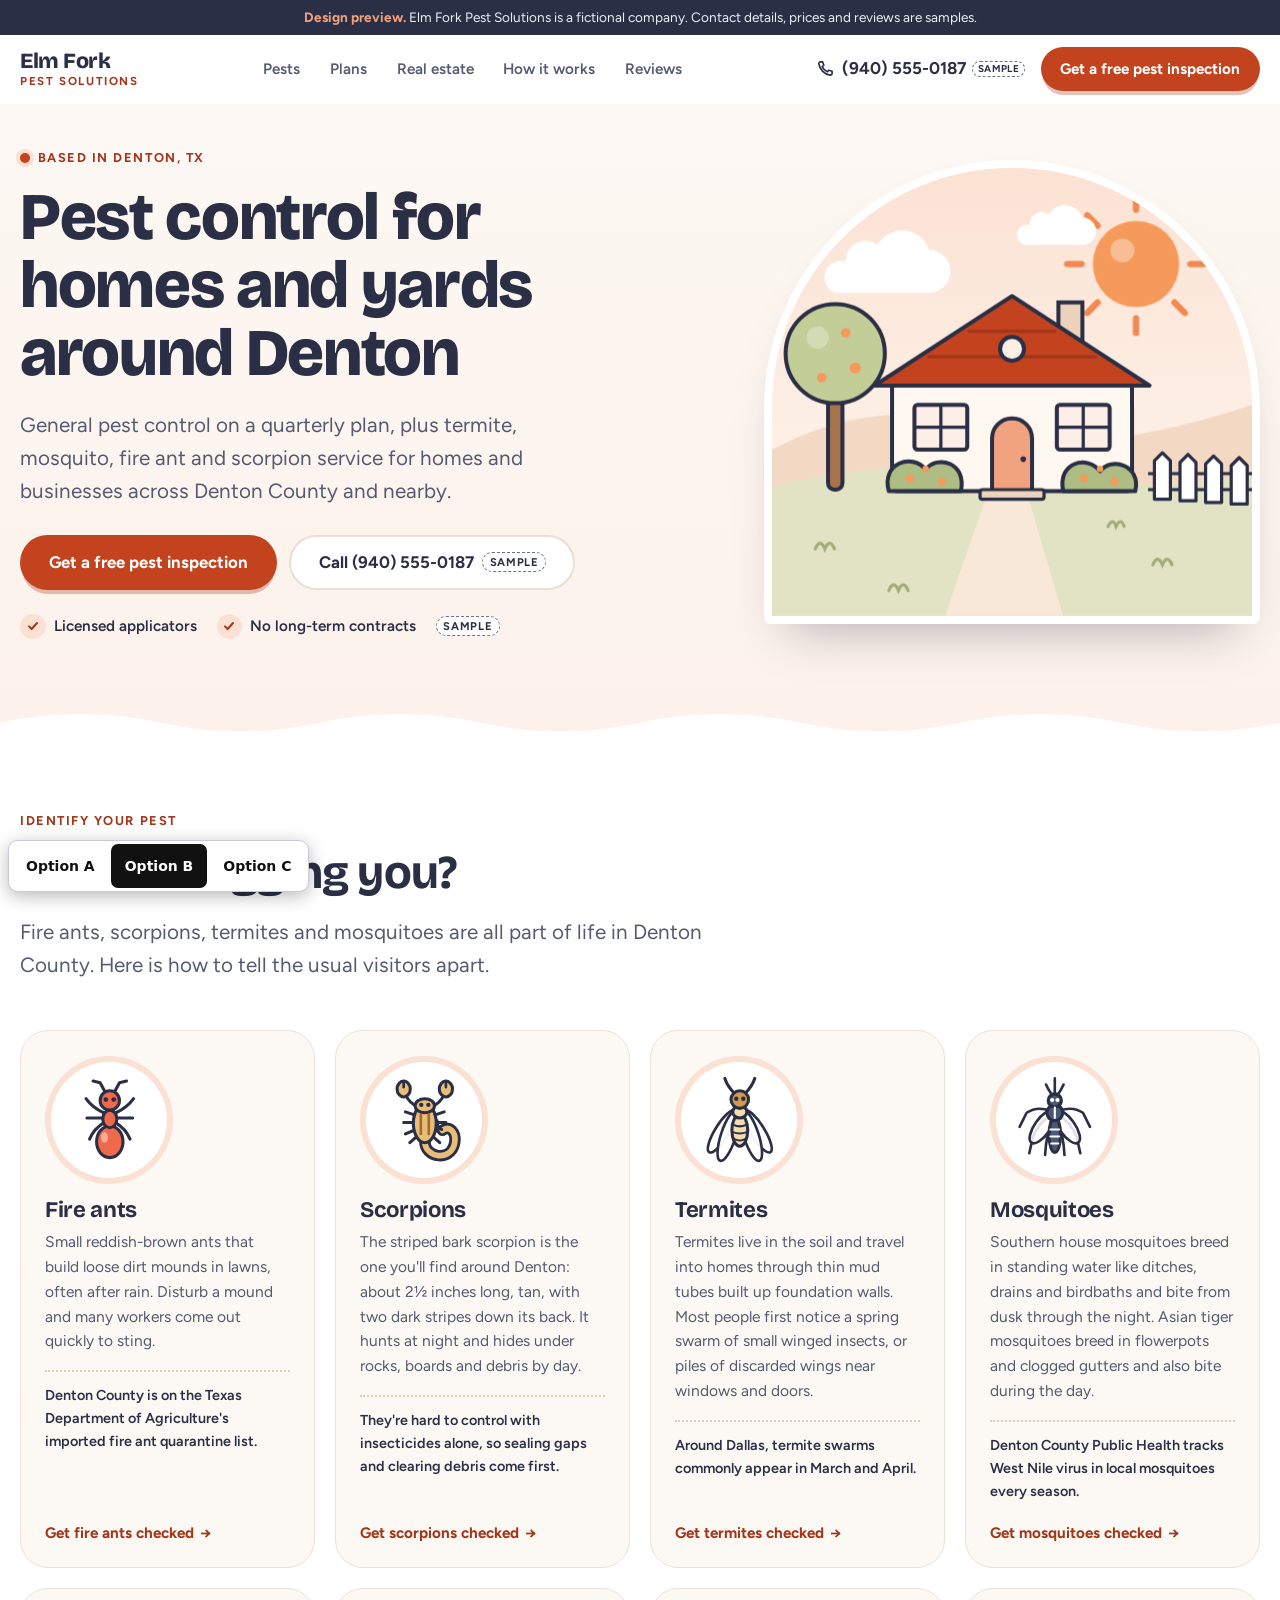
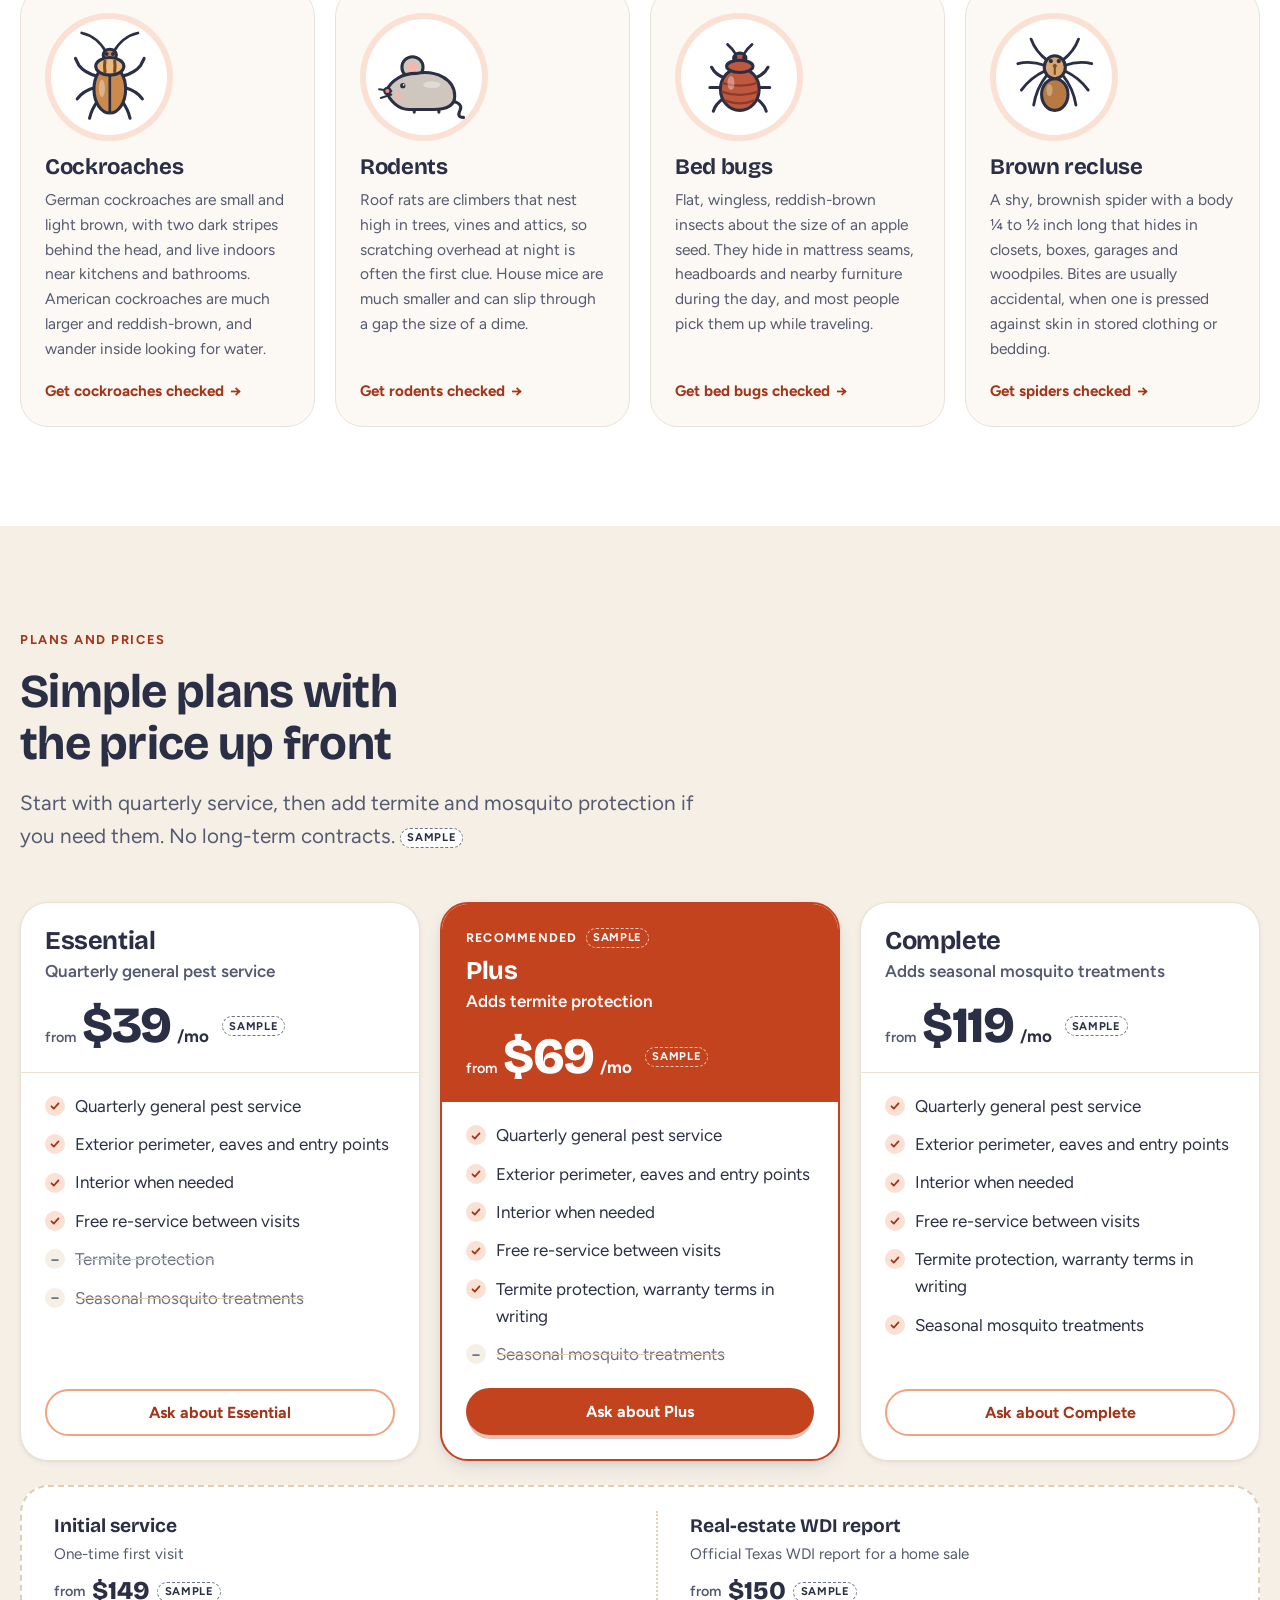
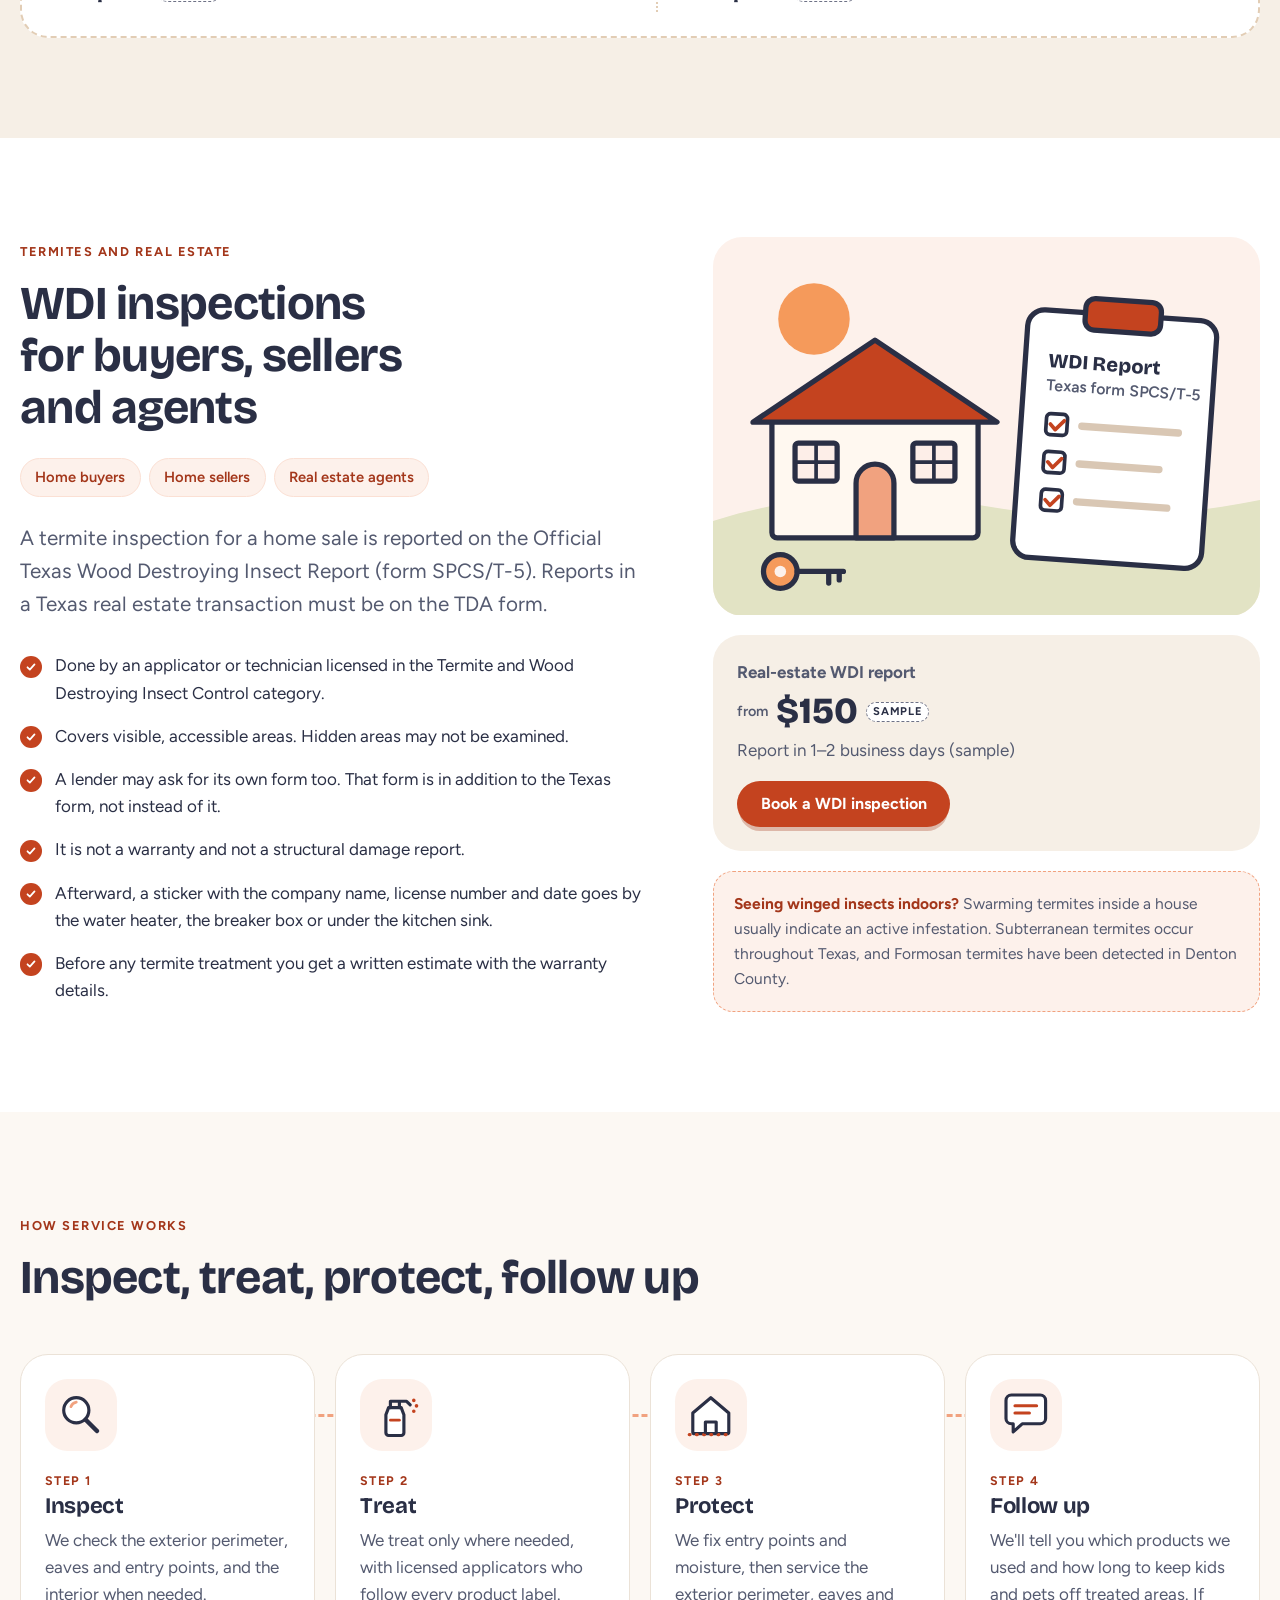
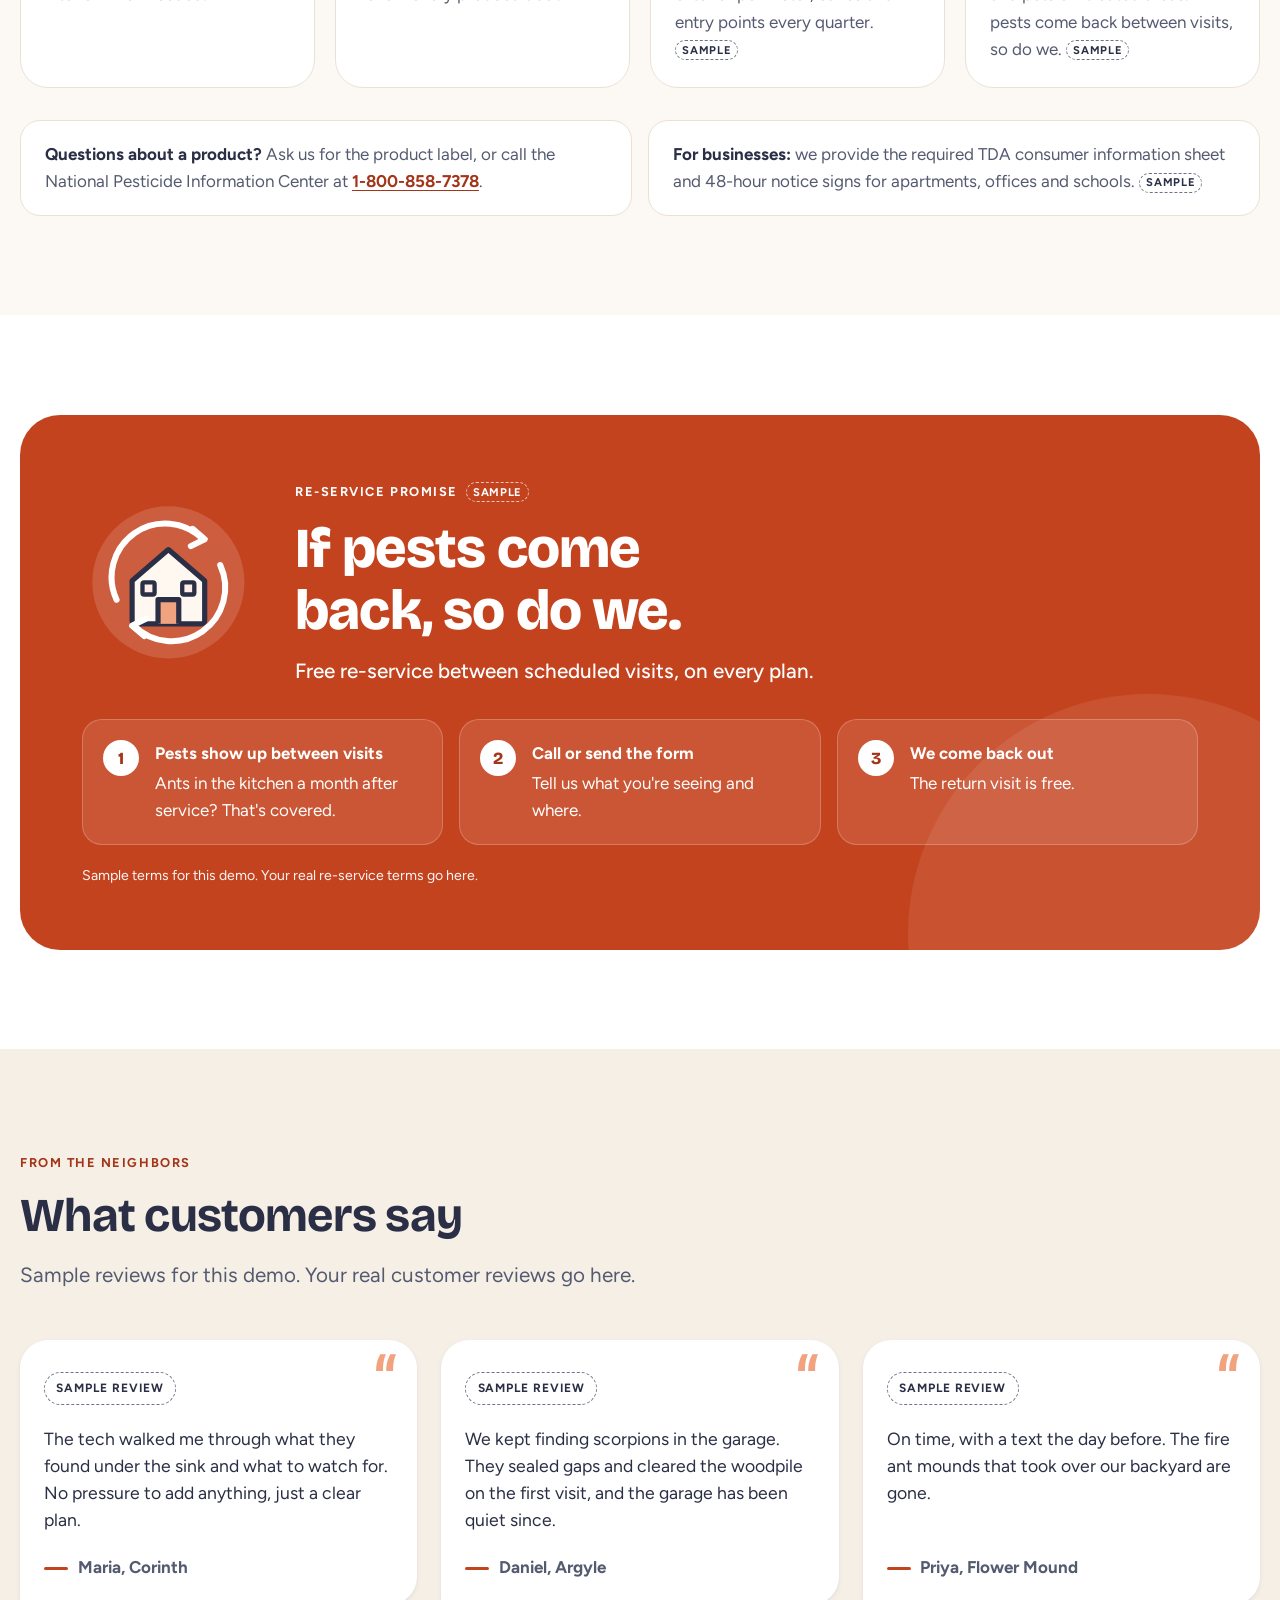
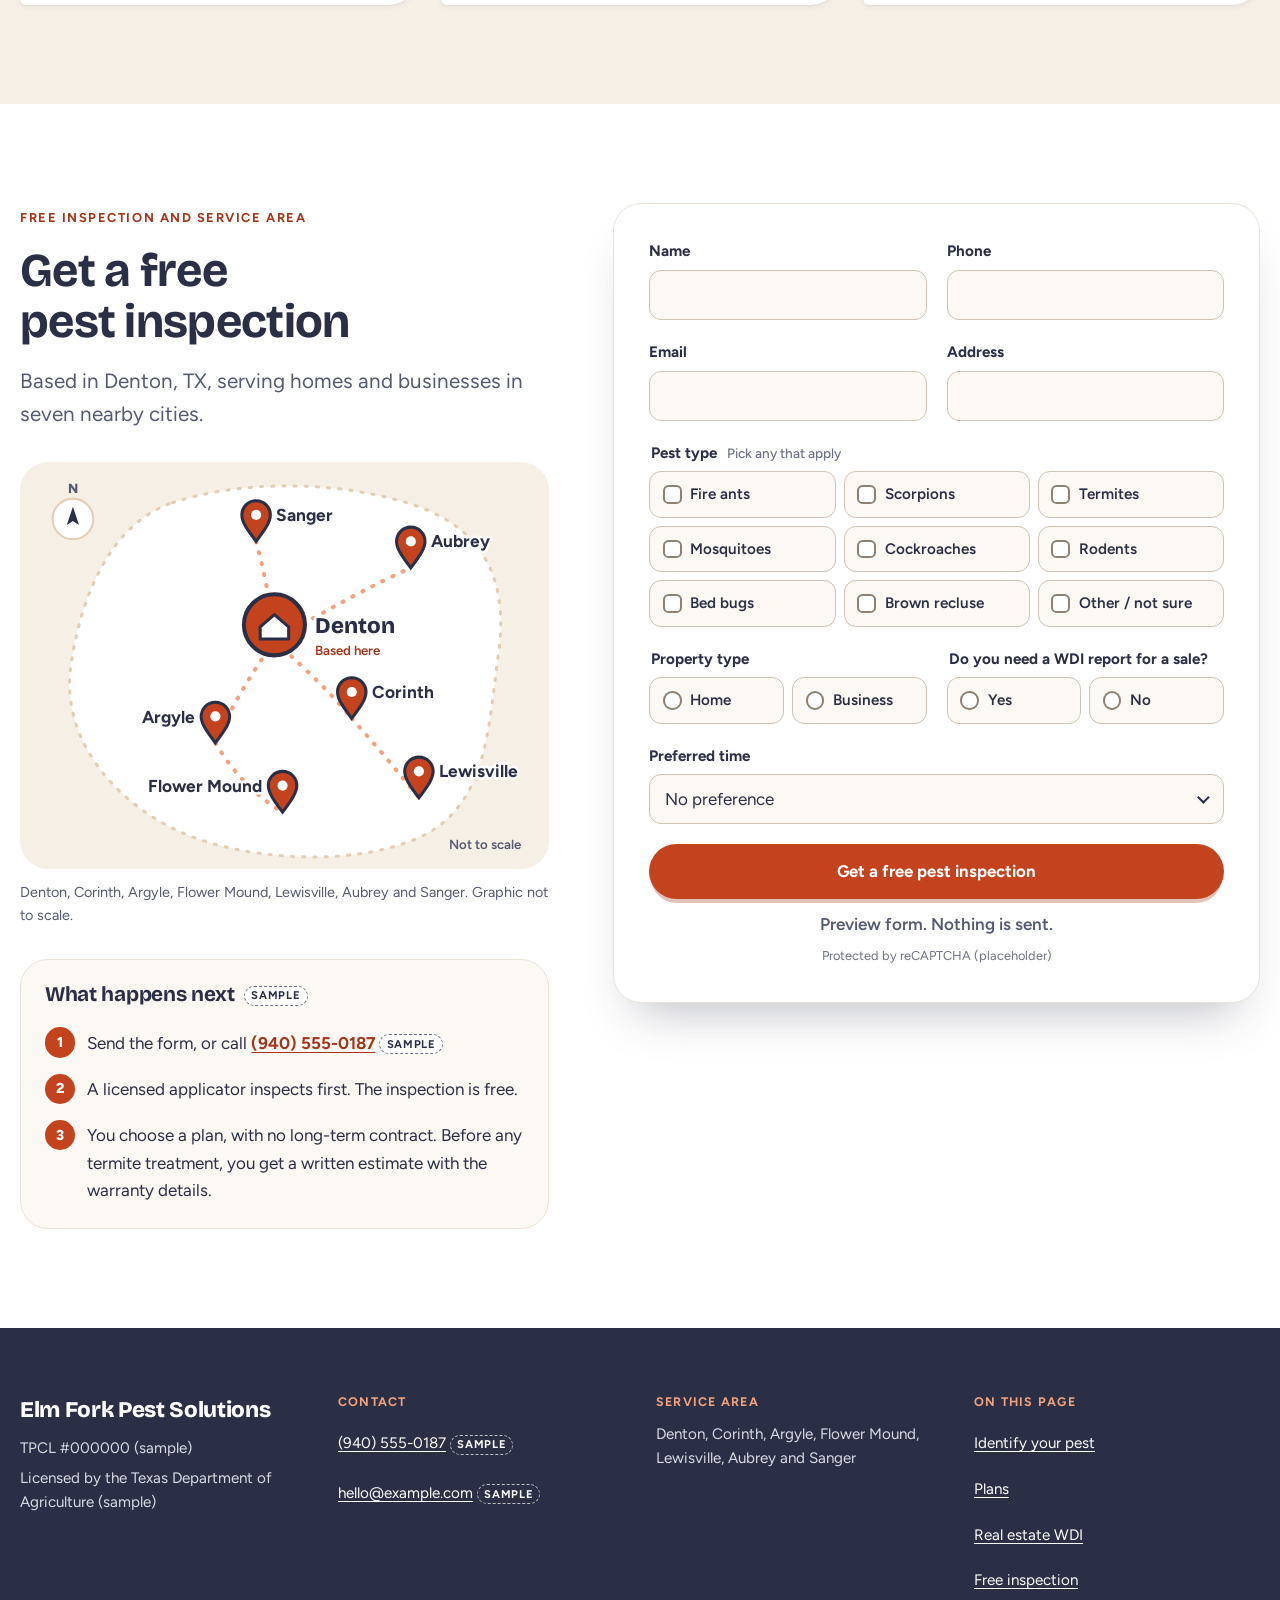
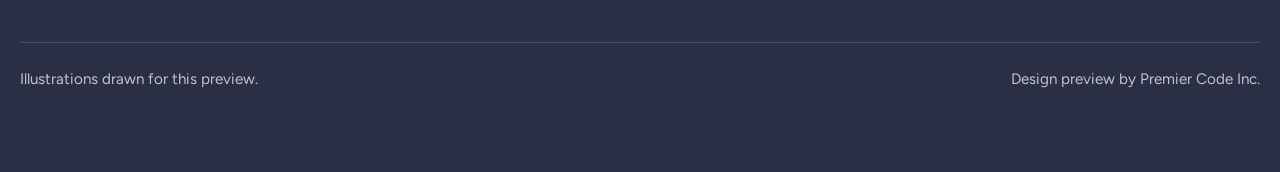
==== commit ee145ca7: "Apply design review round 2 fixes to all three options - Option A: clear the mobile trust ticks from" ====
--- a/option-b/index.html
+++ b/option-b/index.html
@@ -358,10 +358,11 @@
               <p class="price"><span class="price-from">from</span> <span class="price-num">$69</span><span class="price-per">/mo</span> <span class="tag-sample tag-sample--on-accent">Sample</span></p>
             </div>
             <ul class="plan-list">
-              <li class="yes">Everything in Essential</li>
-              <li class="yes">Termite protection</li>
-              <li class="yes">Warranty terms in writing</li>
+              <li class="yes">Quarterly general pest service</li>
+              <li class="yes">Exterior perimeter, eaves and entry points</li>
+              <li class="yes">Interior when needed</li>
               <li class="yes">Free re-service between visits</li>
+              <li class="yes">Termite protection, warranty terms in writing</li>
               <li class="no"><span class="visually-hidden">Not included: </span>Seasonal mosquito treatments</li>
             </ul>
             <a class="btn btn-primary plan-cta" href="#inspect">Ask about Plus</a>
@@ -375,9 +376,10 @@
             <ul class="plan-list">
               <li class="yes">Quarterly general pest service</li>
               <li class="yes">Exterior perimeter, eaves and entry points</li>
+              <li class="yes">Interior when needed</li>
+              <li class="yes">Free re-service between visits</li>
               <li class="yes">Termite protection, warranty terms in writing</li>
               <li class="yes">Seasonal mosquito treatments</li>
-              <li class="yes">Free re-service between visits</li>
             </ul>
             <a class="btn btn-outline plan-cta" href="#inspect">Ask about Complete</a>
           </li>
@@ -483,7 +485,7 @@
             </div>
             <p class="step-num">Step 1</p>
             <h3>Inspect</h3>
-            <p>We inspect first and treat only where needed.</p>
+            <p>We check the exterior perimeter, eaves and entry points, and the interior when needed.</p>
           </li>
           <li class="step" data-reveal>
             <div class="step-ico" aria-hidden="true">
@@ -491,7 +493,7 @@
             </div>
             <p class="step-num">Step 2</p>
             <h3>Treat</h3>
-            <p>Licensed applicators who follow every product label.</p>
+            <p>We treat only where needed, with licensed applicators who follow every product label.</p>
           </li>
           <li class="step" data-reveal>
             <div class="step-ico" aria-hidden="true">
@@ -754,7 +756,7 @@
       </nav>
     </div>
     <div class="wrap footer-base">
-      <p>Photos are royalty-free stock. <a href="../credits.html">Image credits</a></p>
+      <p>Illustrations drawn for this preview.</p>
       <p>Design preview by Premier Code Inc.</p>
     </div>
   </footer>
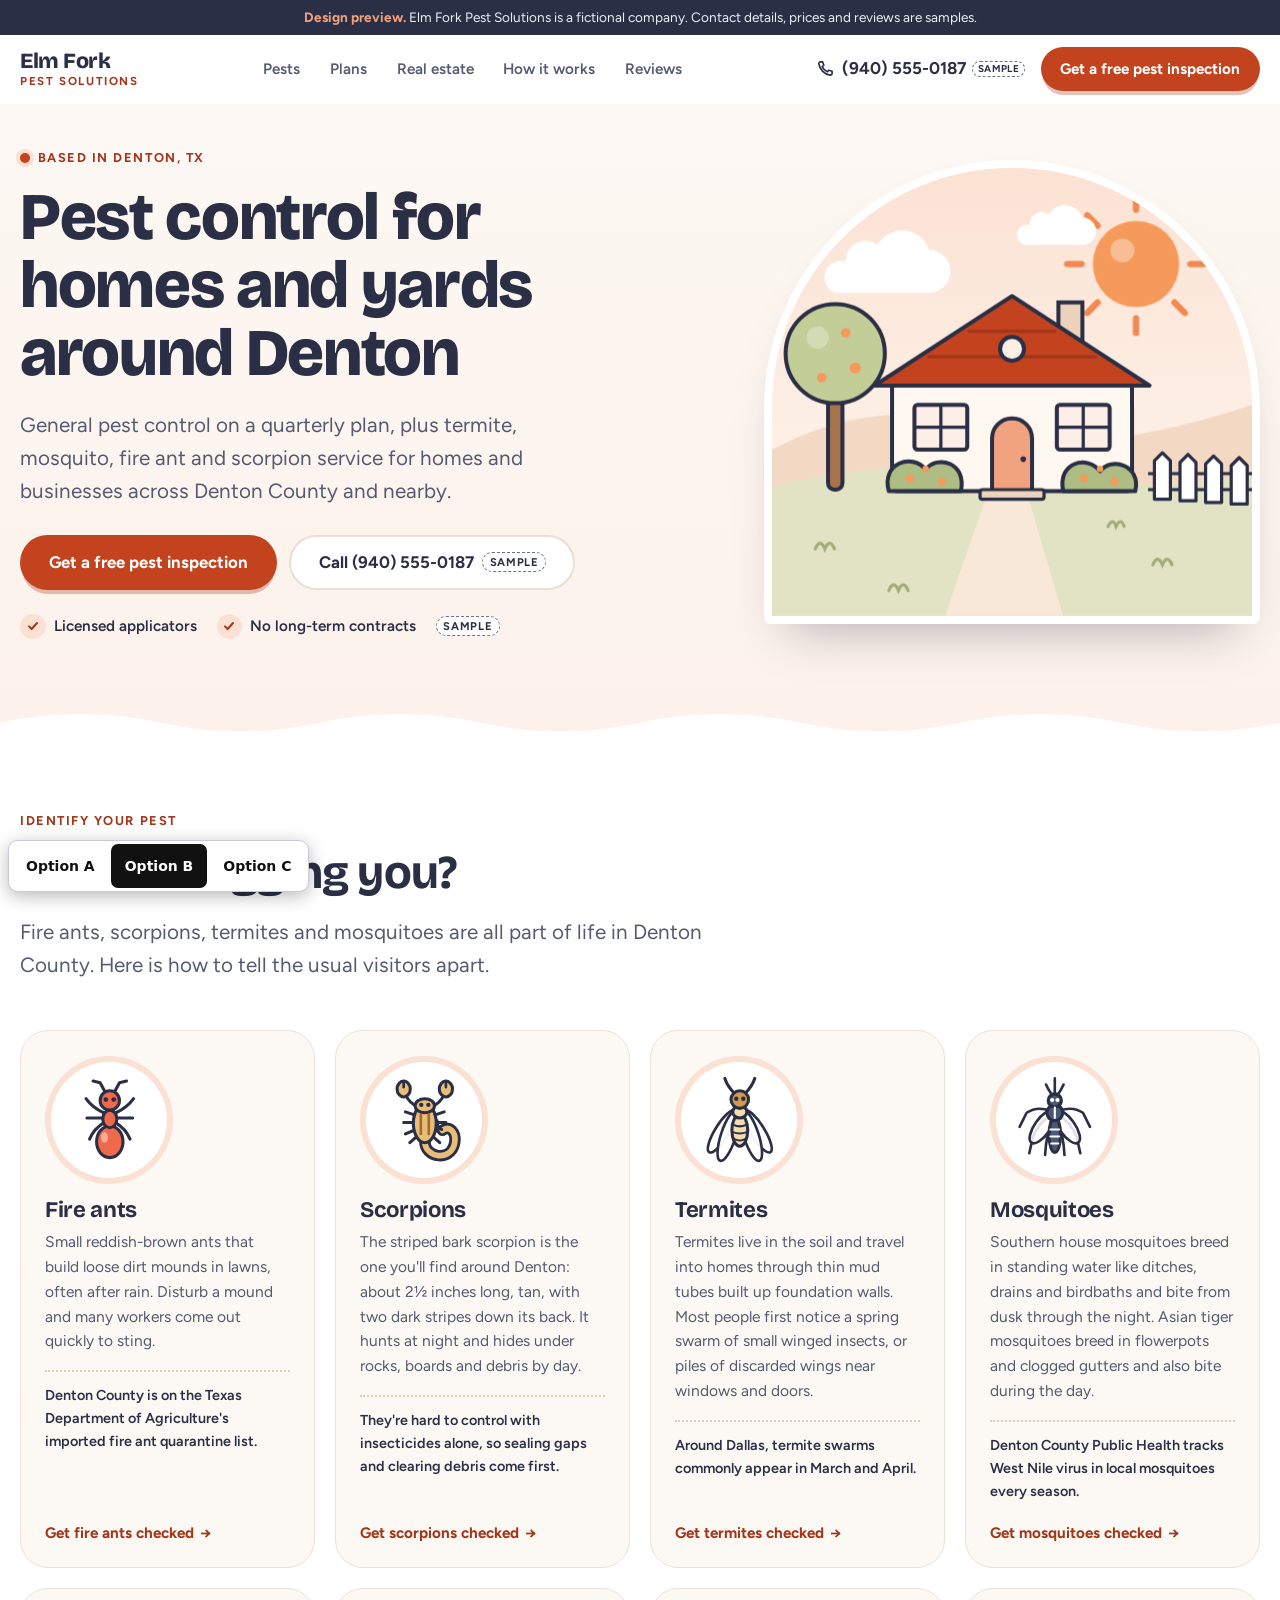
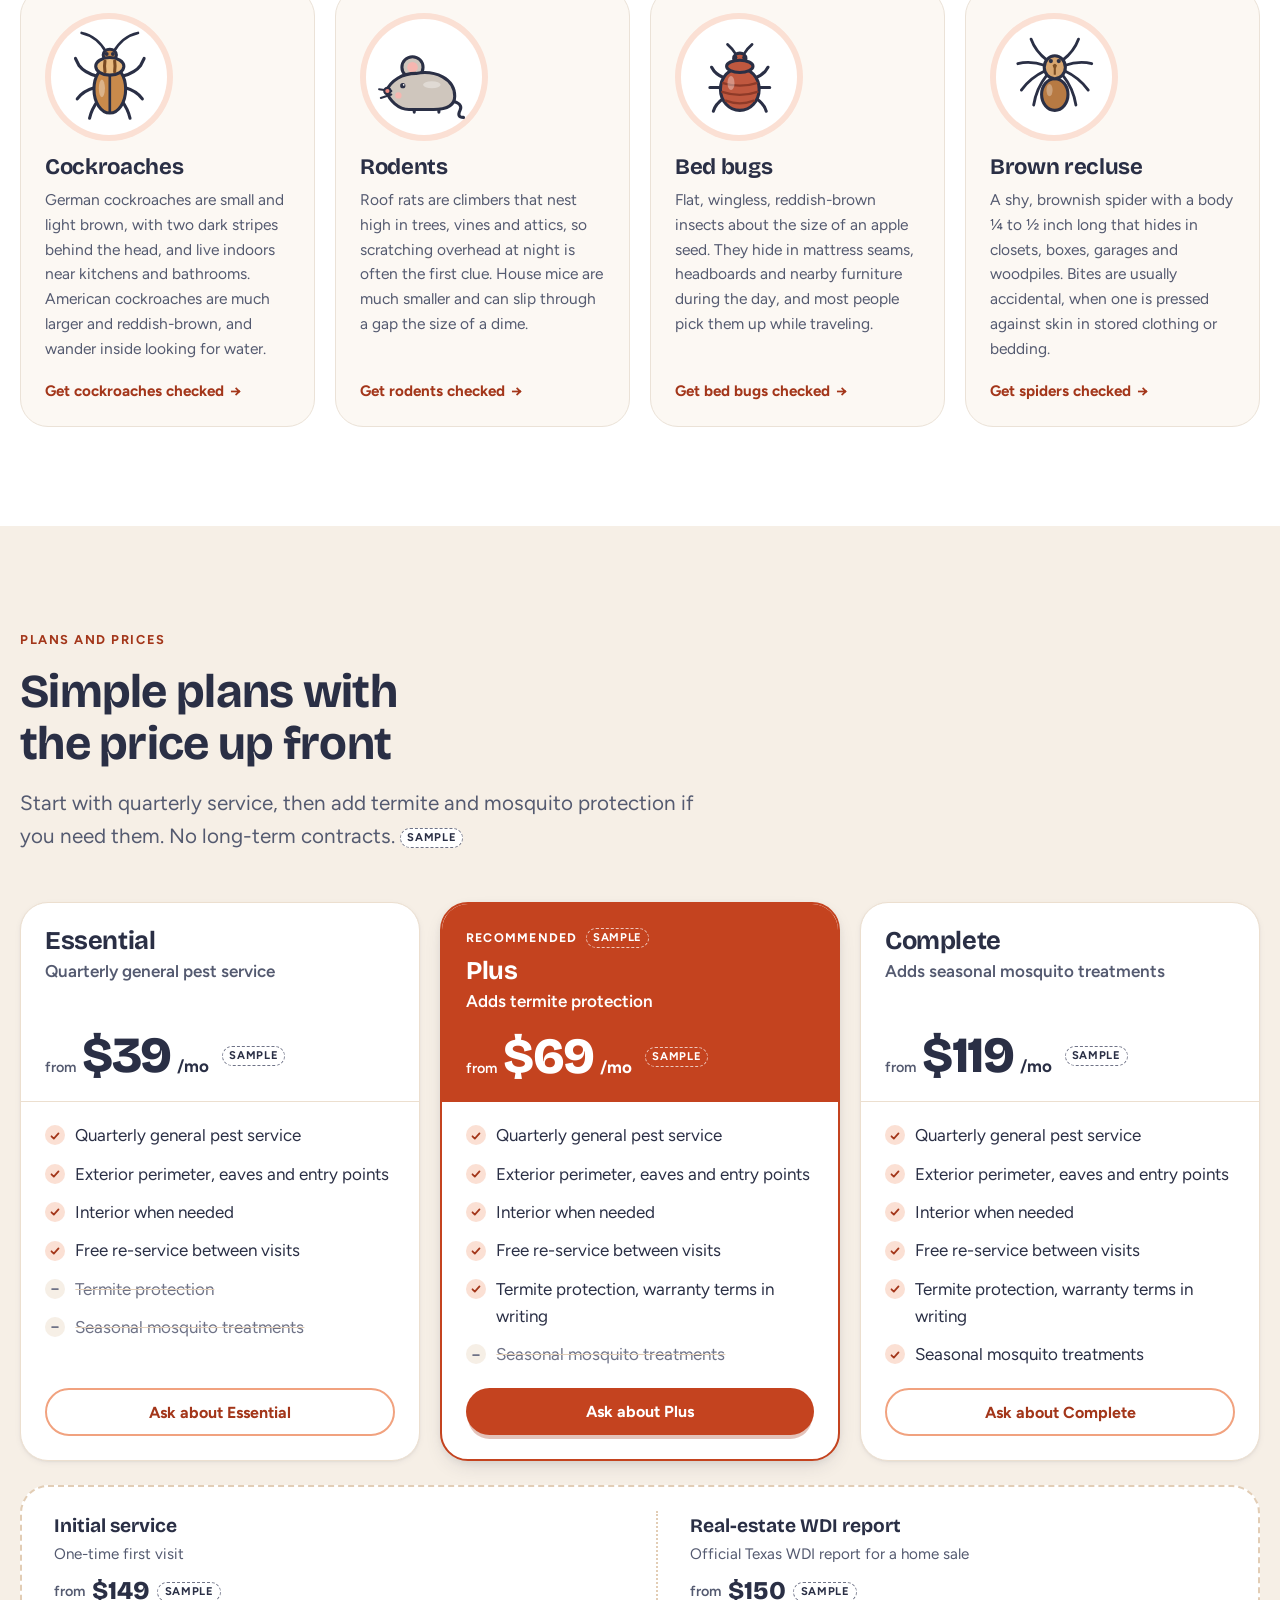
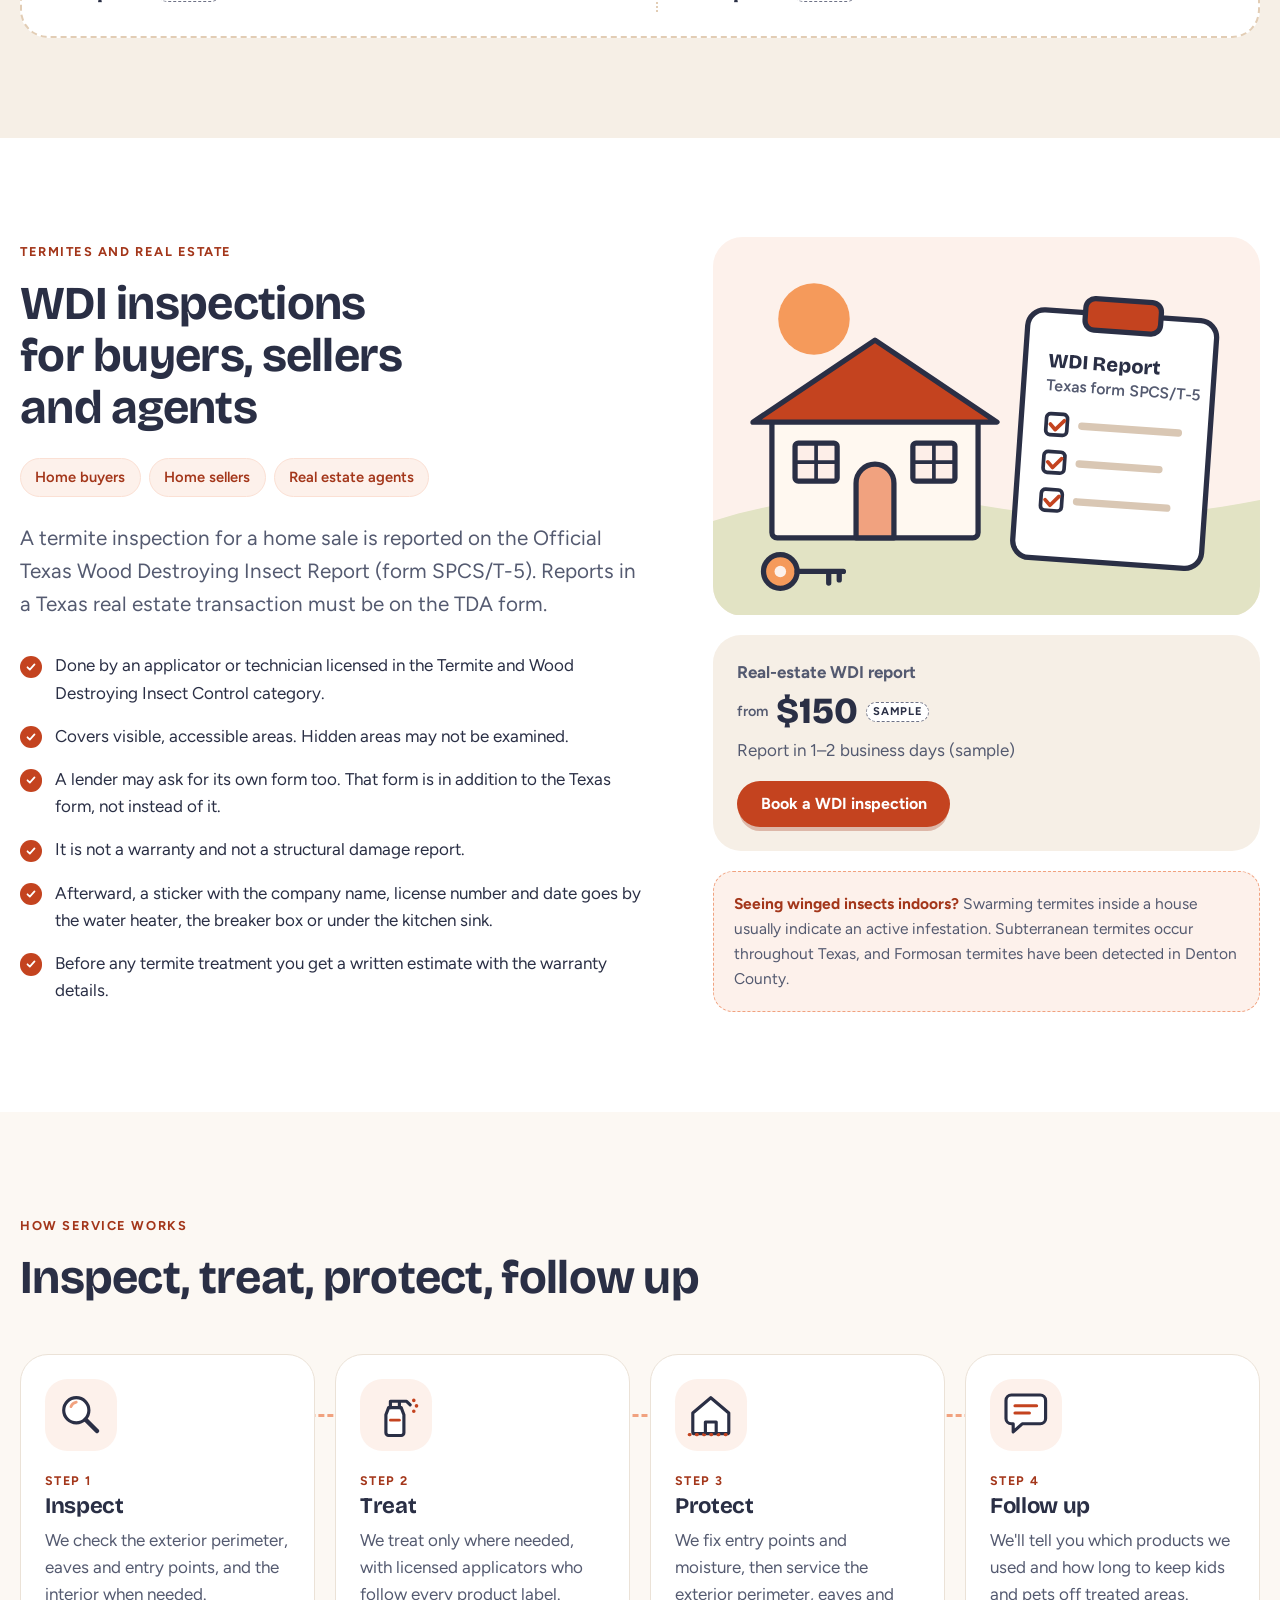
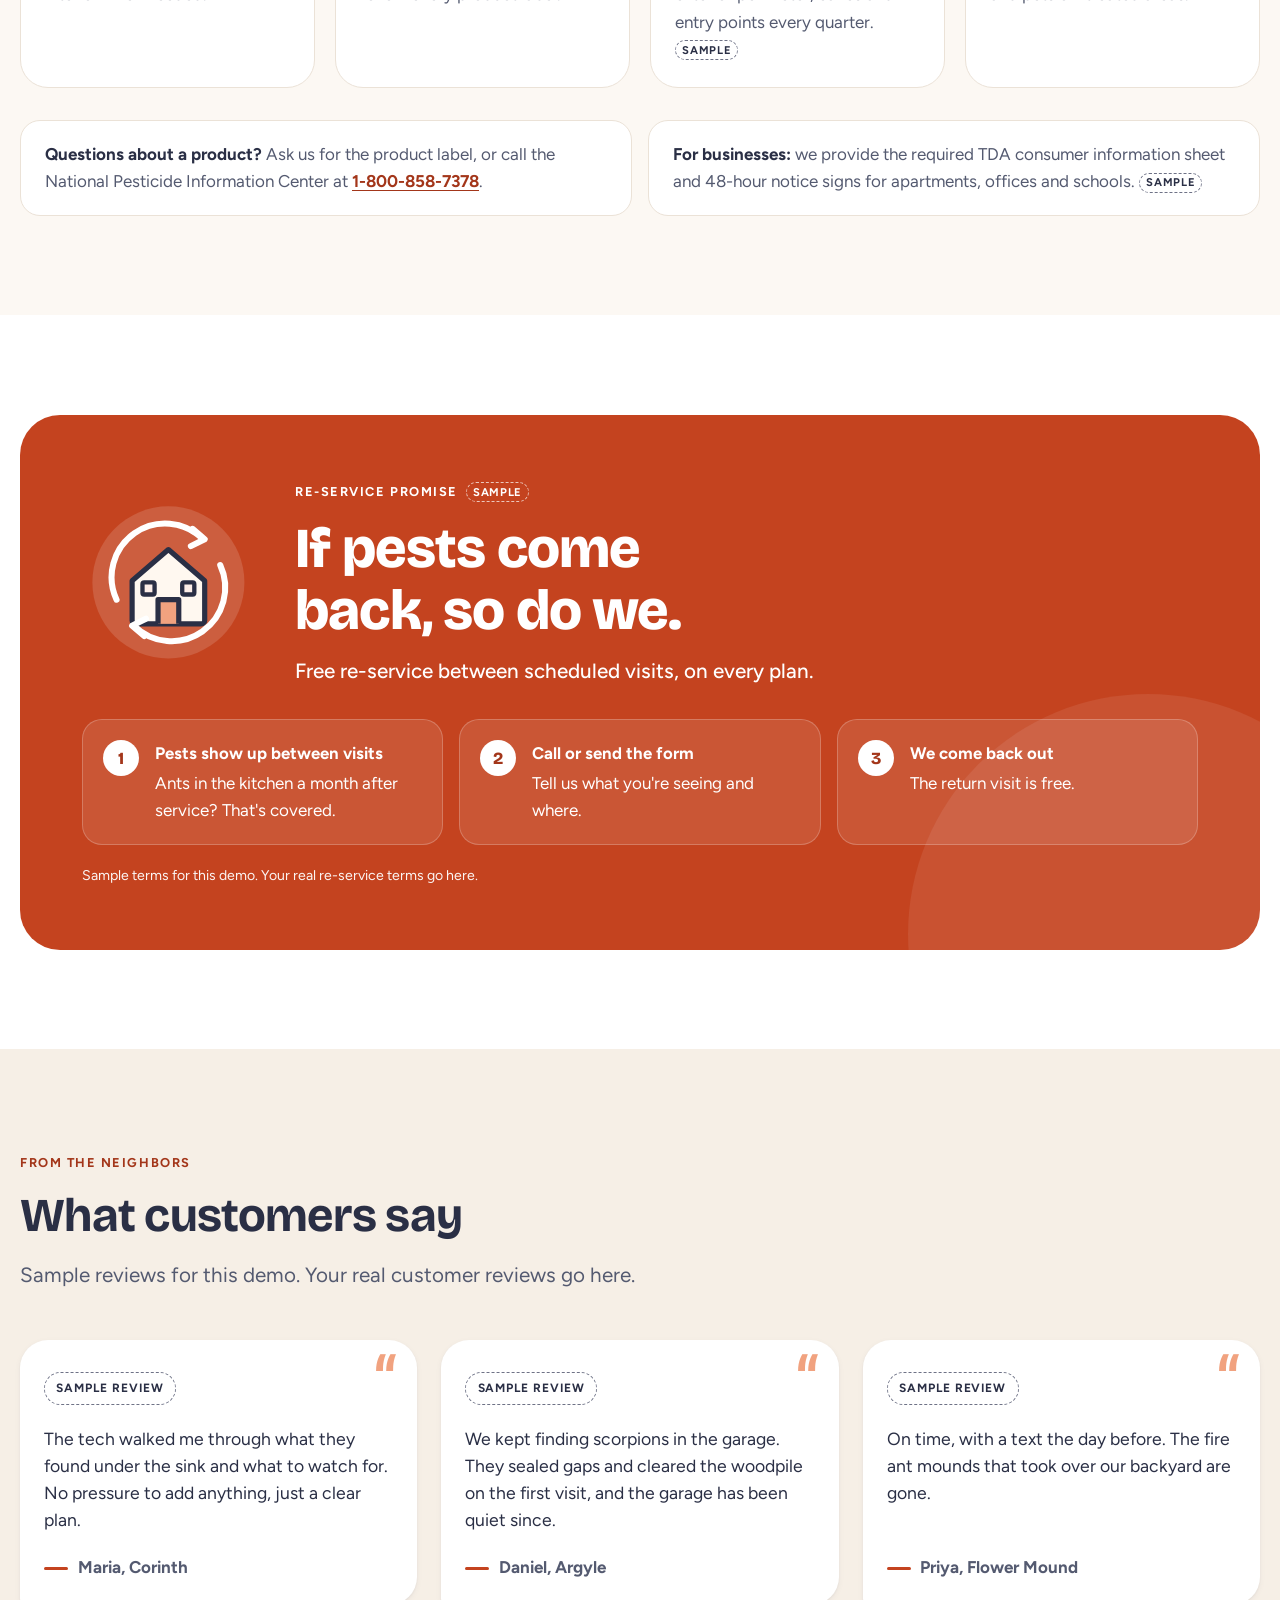
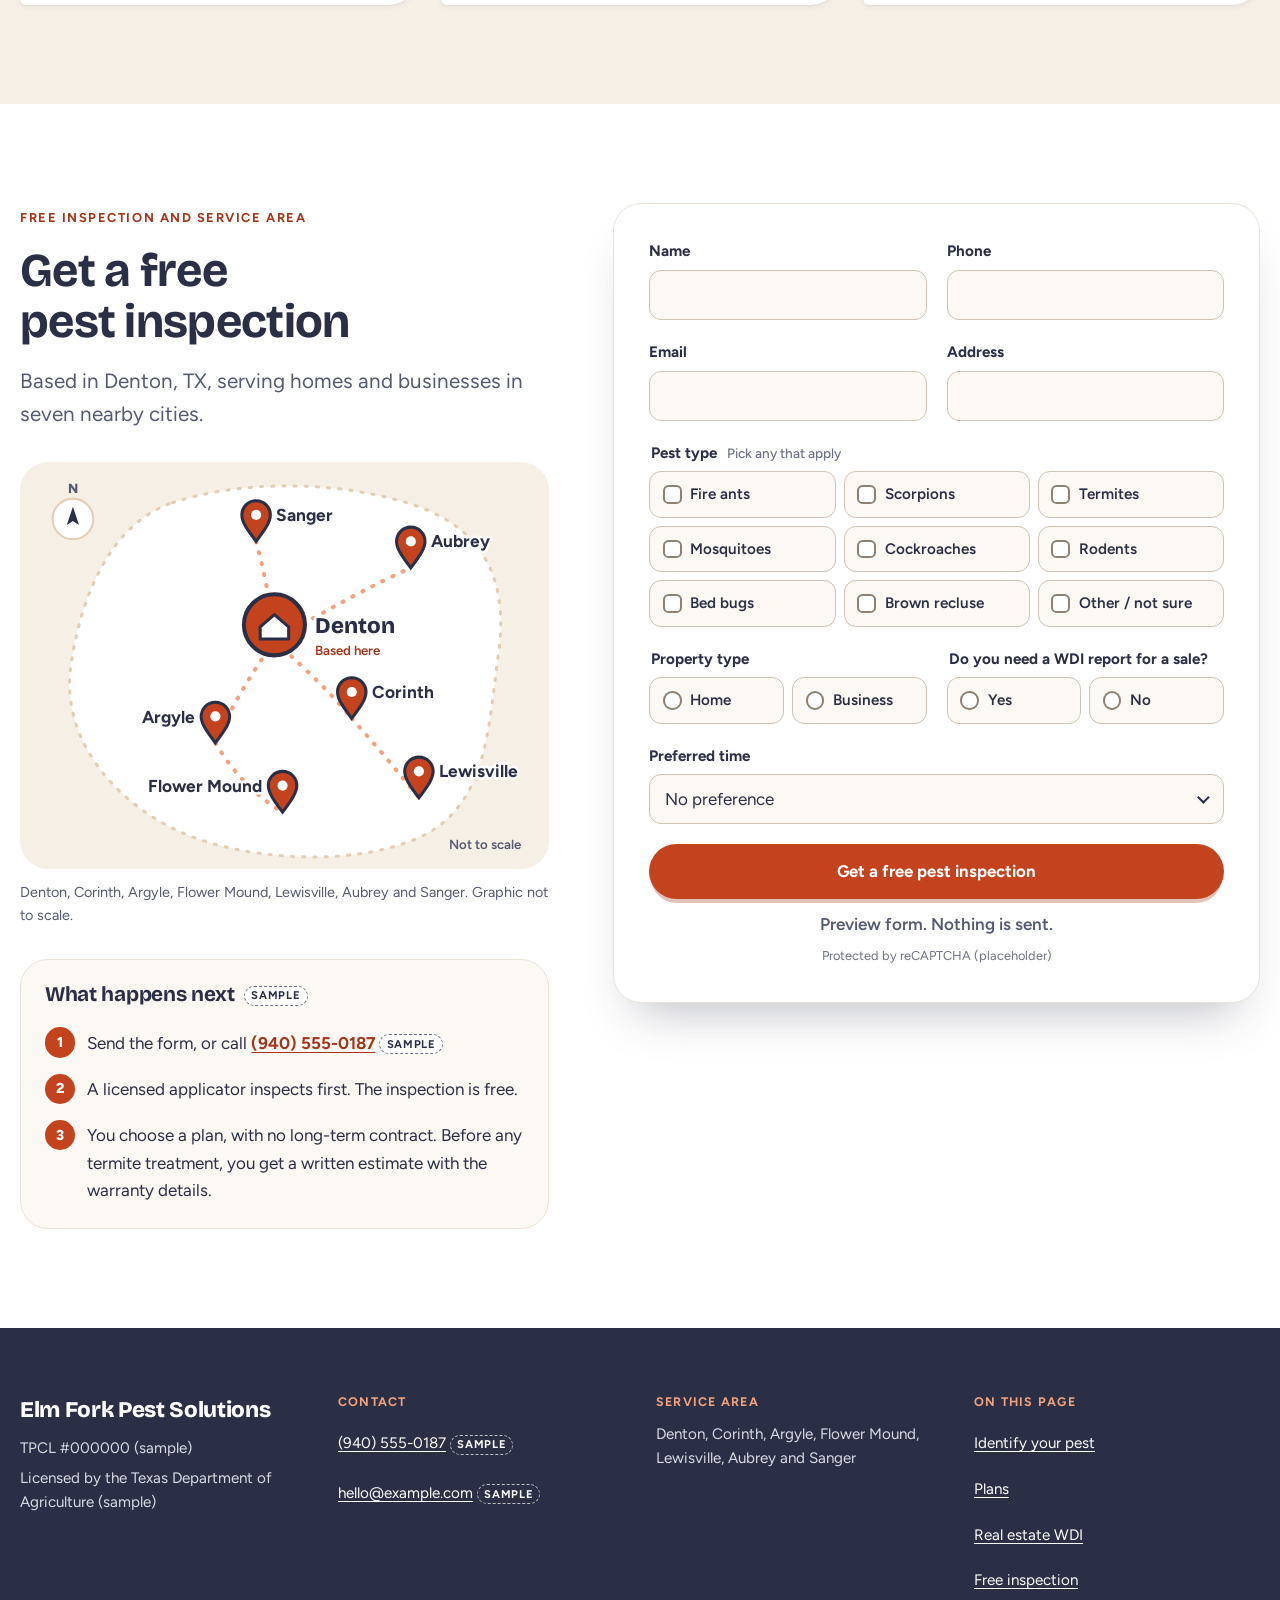
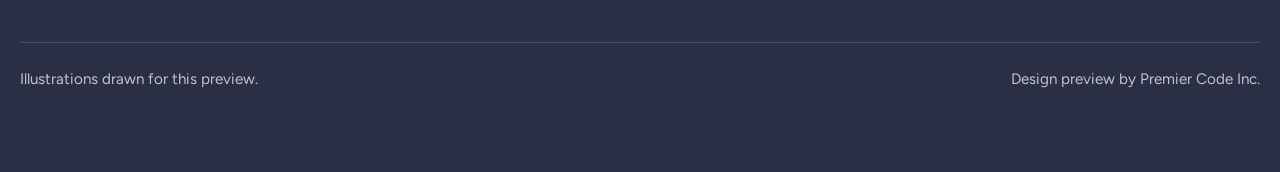
==== commit 329fe900: "Apply final design polish and remove unused images - Option B: align plan rows across cards and drop" ====
--- a/option-b/index.html
+++ b/option-b/index.html
@@ -509,7 +509,7 @@
             </div>
             <p class="step-num">Step 4</p>
             <h3>Follow up</h3>
-            <p>We'll tell you which products we used and how long to keep kids and pets off treated areas. If pests come back between visits, so do we. <span class="tag-sample">Sample</span></p>
+            <p>We'll tell you which products we used and how long to keep kids and pets off treated areas.</p>
           </li>
         </ol>
 
--- a/option-b/styles.css
+++ b/option-b/styles.css
@@ -296,7 +296,9 @@
 .extra-price { margin-top: 0.35rem; font-family: var(--font-head); font-weight: 800; font-size: 1.6rem; display: flex; align-items: center; gap: 0.45rem; flex-wrap: wrap; }
 .extra-price .price-from { font-family: var(--font-body); }
 @media (min-width: 52em) {
-  .plan-grid { grid-template-columns: repeat(3, 1fr); }
+  .plan-grid { grid-template-columns: repeat(3, 1fr); grid-template-rows: auto 1fr auto; row-gap: 0; }
+  /* Subgrid: header, feature list and button rows line up across all three cards */
+  .plan { display: grid; grid-row: span 3; grid-template-rows: subgrid; row-gap: 0; }
   .extras { grid-template-columns: 1fr 1fr; align-items: center; gap: var(--space-8); padding: var(--space-6) var(--space-8); }
   .extra + .extra { border-left: 2px dotted var(--sand-300); padding-left: var(--space-8); }
 }
@@ -548,3 +550,7 @@
   .site-header { position: static; }
   .preview-bar { background: none; color: #000; }
 }
+@media (min-width: 52em) {
+  .plan-top { display: flex; flex-direction: column; }
+  .plan-top .price { margin-top: auto; padding-top: var(--space-4); }
+}
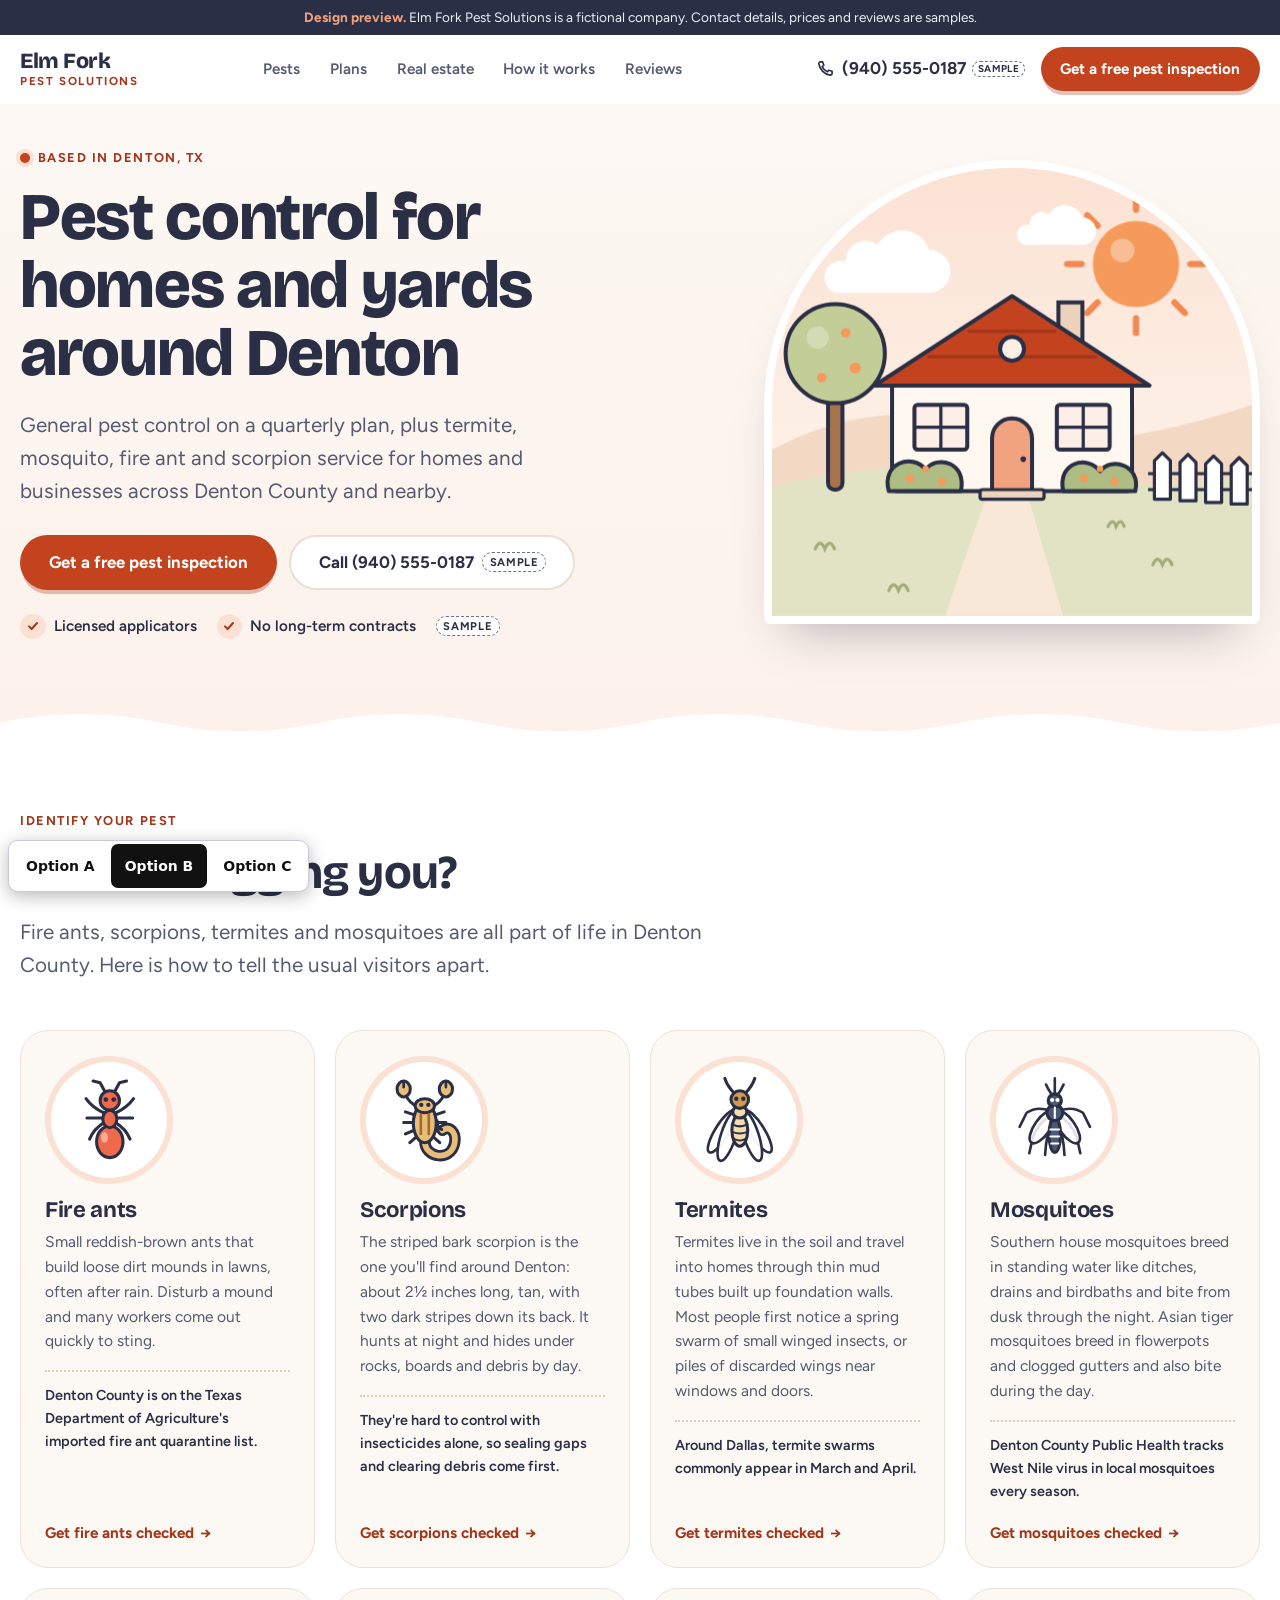
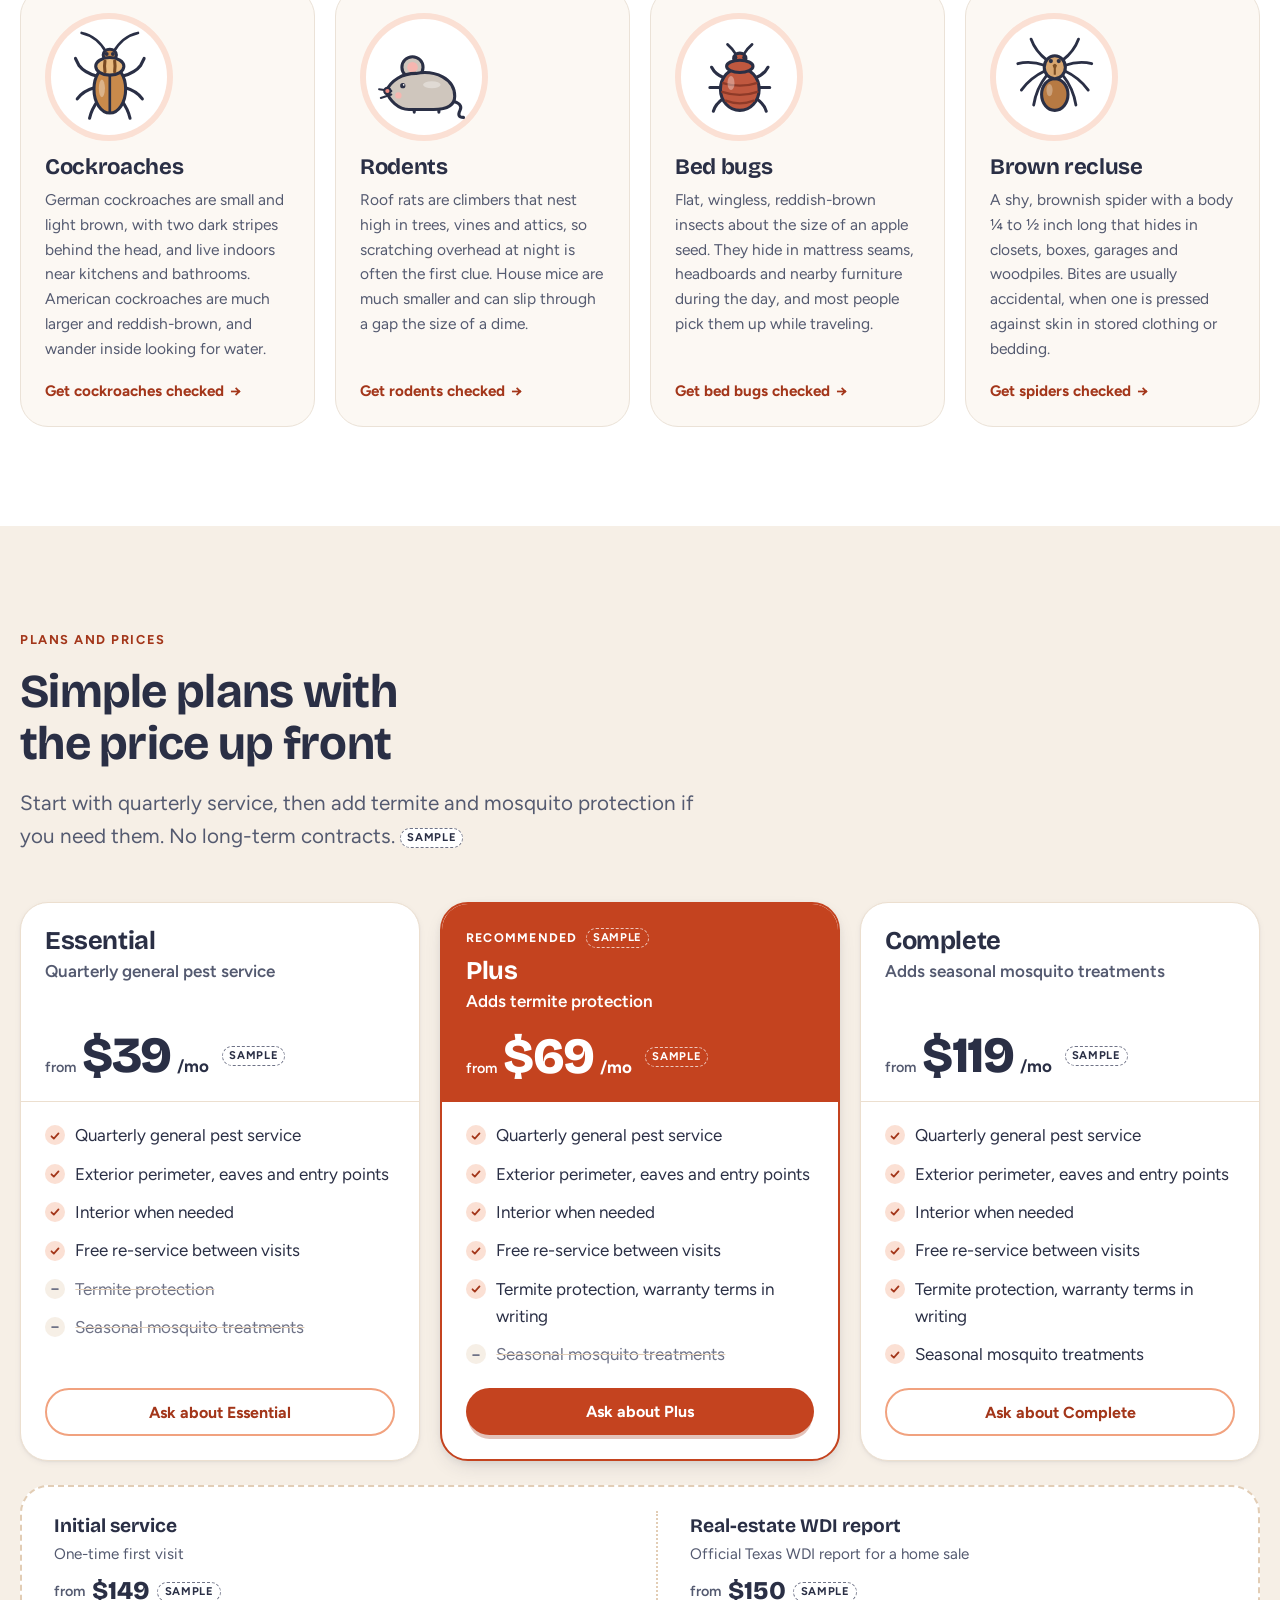
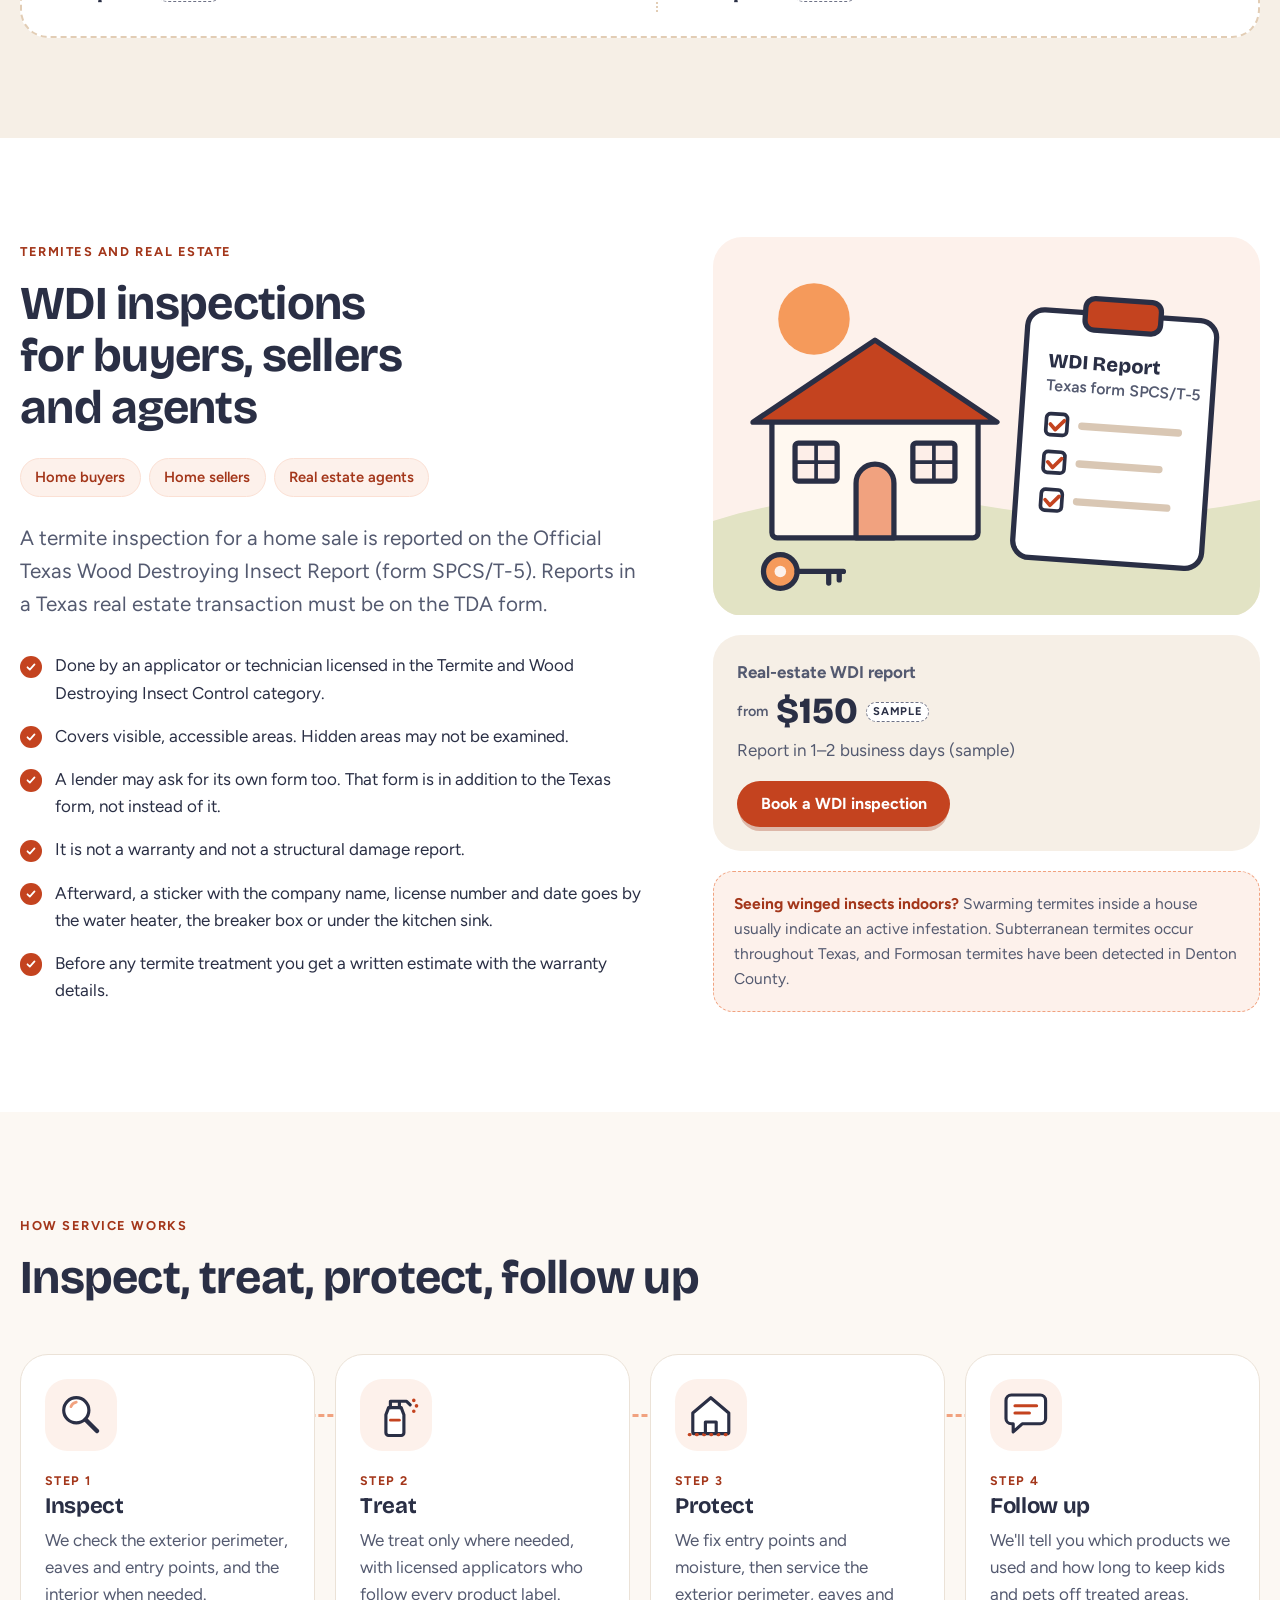
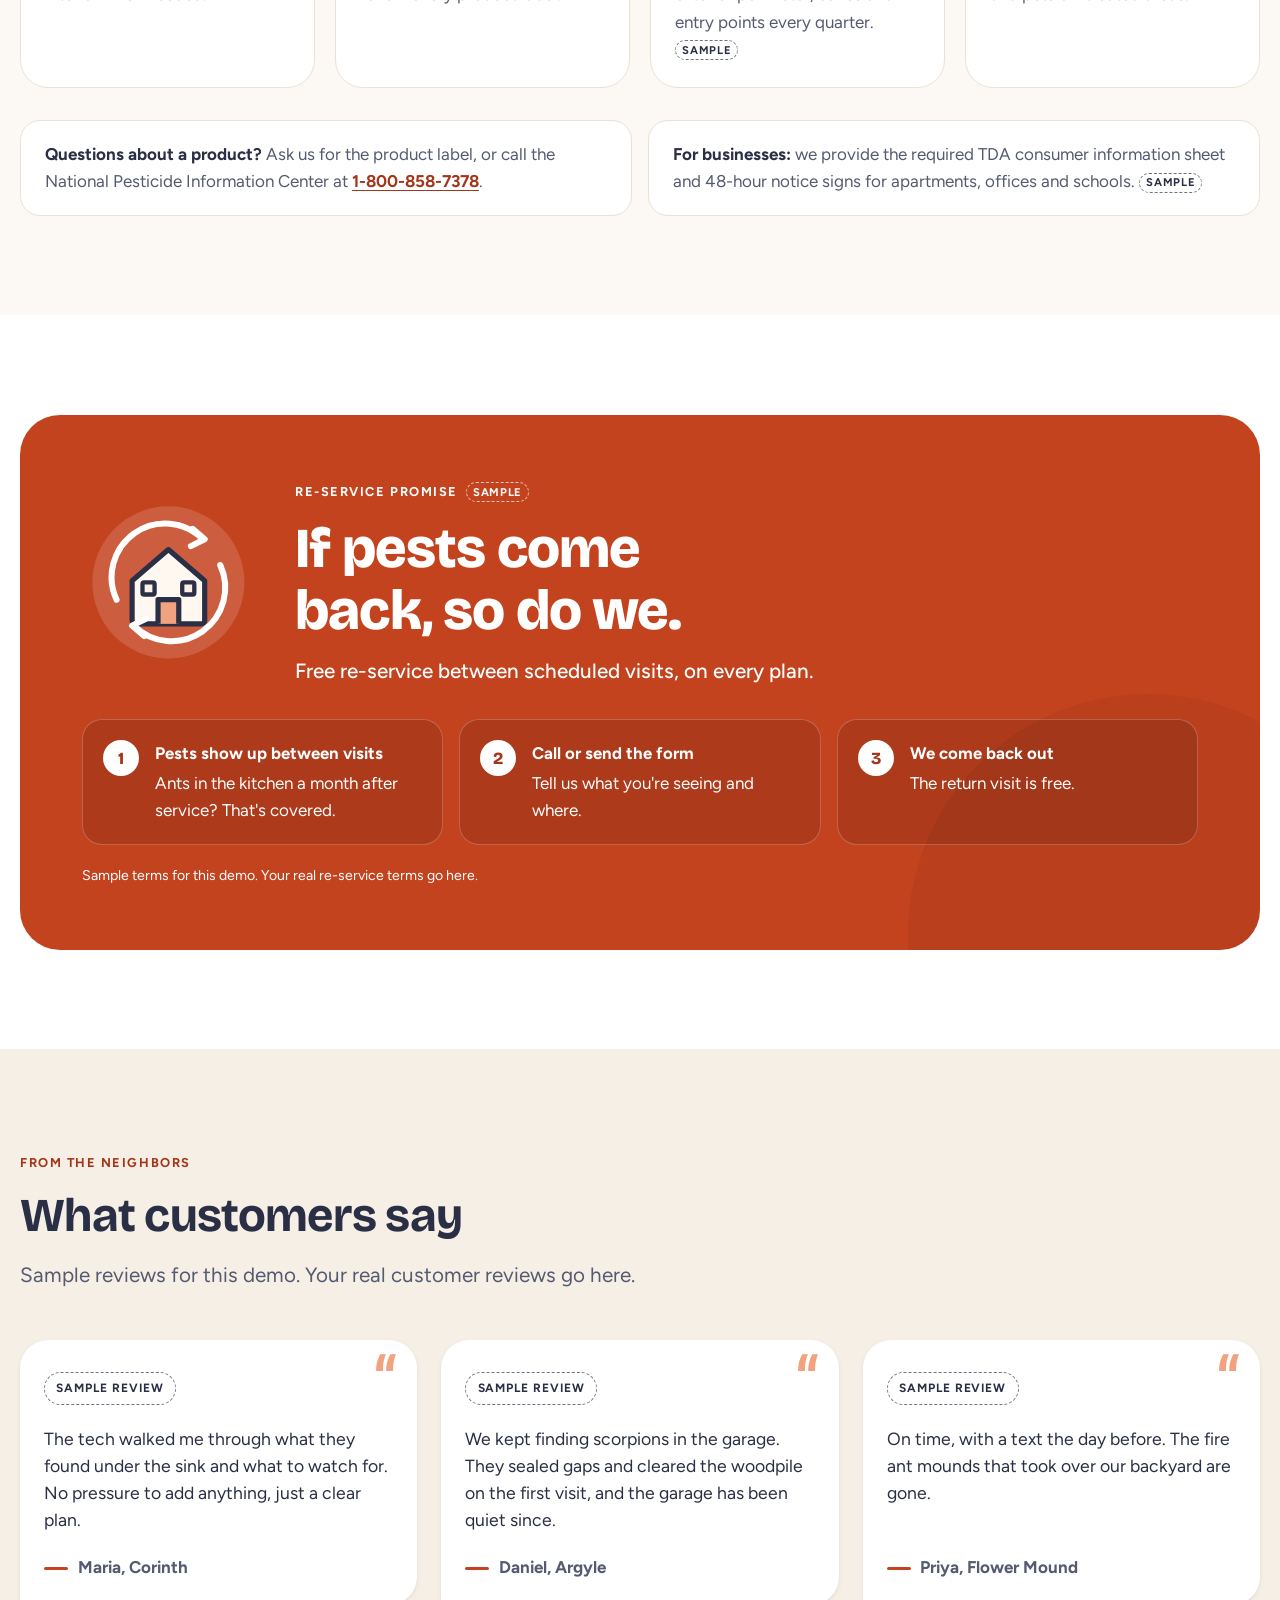
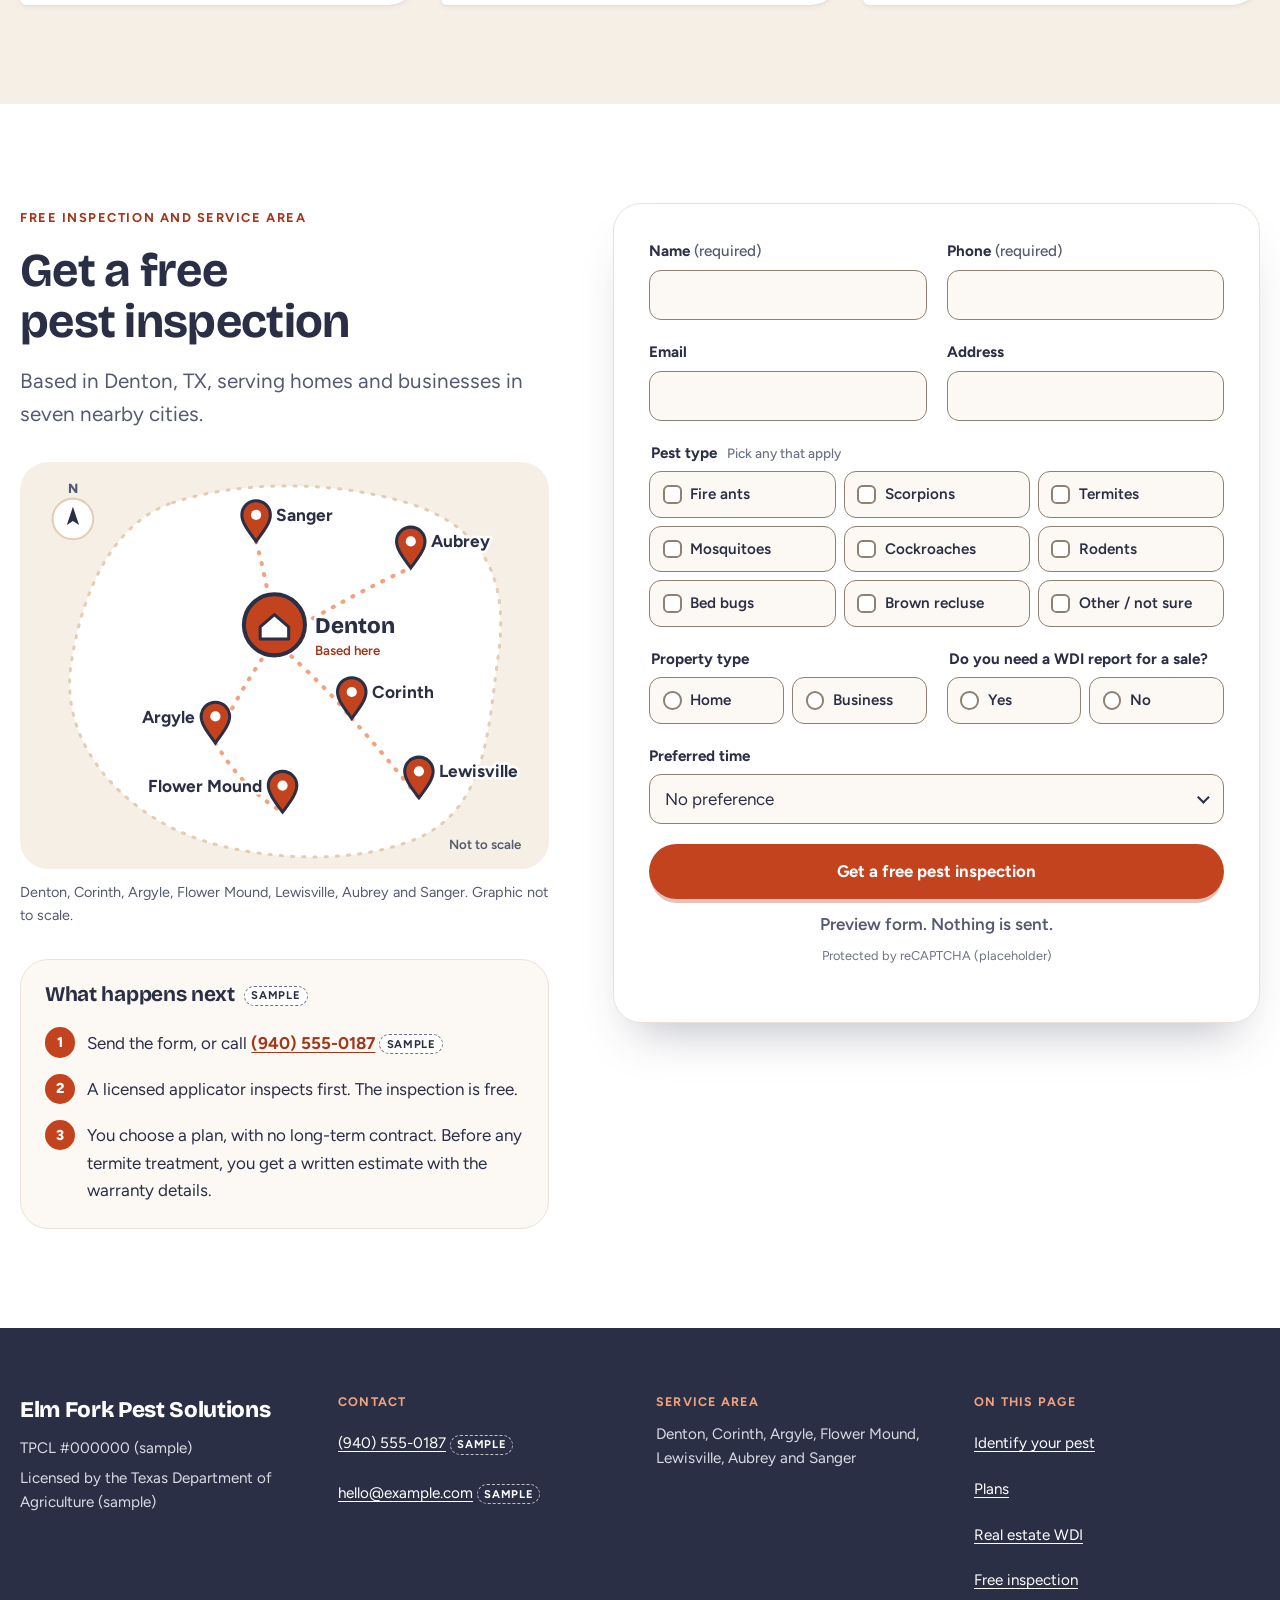
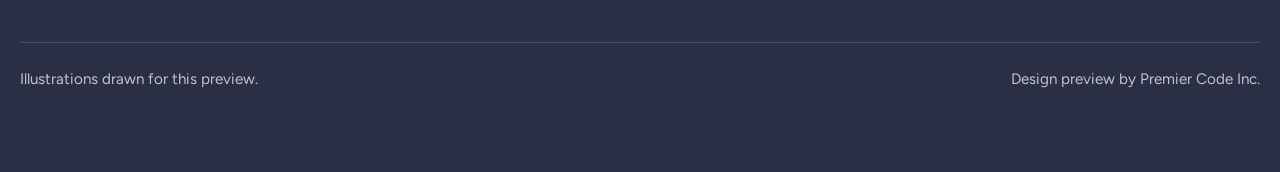
==== commit e57265e5: "Fix WCAG 2.2 AA failures found in the accessibility audit - Add a no-JS details menu below desktop w" ====
--- a/option-b/index.html
+++ b/option-b/index.html
@@ -41,6 +41,16 @@
           <li><a href="#reviews">Reviews</a></li>
         </ul>
       </nav>
+      <details class="nav-menu">
+        <summary><svg class="nav-menu-ico" viewBox="0 0 24 24" width="22" height="22" aria-hidden="true" focusable="false"><path d="M4 7h16M4 12h16M4 17h16" fill="none" stroke="currentColor" stroke-width="2" stroke-linecap="round"/></svg><span class="nav-menu-label">Menu</span></summary>
+        <ul>
+          <li><a href="#pests">Pests</a></li>
+          <li><a href="#plans">Plans</a></li>
+          <li><a href="#real-estate">Real estate</a></li>
+          <li><a href="#how">How it works</a></li>
+          <li><a href="#reviews">Reviews</a></li>
+        </ul>
+      </details>
       <div class="header-actions">
         <!-- PLACEHOLDER: real phone number at launch -->
         <a class="header-phone" href="tel:+19405550187">
@@ -48,7 +58,7 @@
           <span class="header-phone-text"><span class="header-phone-num">(940) 555-0187</span> <span class="tag-sample tag-sample--tiny">Sample</span></span>
           <span class="visually-hidden header-phone-sr">Call (940) 555-0187, sample number</span>
         </a>
-        <a class="btn btn-primary btn-sm" href="#inspect"><span class="cta-long">Get a free pest inspection</span><span class="cta-short" aria-hidden="true">Free inspection</span></a>
+        <a class="btn btn-primary btn-sm" href="#inspect"><span class="cta-long">Get a free pest inspection</span><span class="cta-short">Free inspection</span></a>
       </div>
     </div>
   </header>
@@ -647,11 +657,11 @@
           <form class="inspect-form" id="inspect-form" action="#" method="post" novalidate>
             <div class="form-row form-row--2">
               <div class="field">
-                <label for="f-name">Name</label>
+                <label for="f-name">Name <span class="req">(required)</span></label>
                 <input id="f-name" name="name" type="text" autocomplete="name" required>
               </div>
               <div class="field">
-                <label for="f-phone">Phone</label>
+                <label for="f-phone">Phone <span class="req">(required)</span></label>
                 <input id="f-phone" name="phone" type="tel" autocomplete="tel" inputmode="tel" required>
               </div>
             </div>
--- a/option-b/styles.css
+++ b/option-b/styles.css
@@ -58,6 +58,7 @@
 html {
   font-size: clamp(100%, 0.55vw + 0.5rem, 137.5%);
   scroll-behavior: smooth;
+  scroll-padding-top: 5.5rem;
   -webkit-text-size-adjust: 100%;
 }
 @media (prefers-reduced-motion: reduce) { html { scroll-behavior: auto; } }
@@ -361,7 +362,7 @@
 }
 .guarantee-card::before {
   content: ""; position: absolute; right: -8rem; bottom: -14rem; width: 30rem; height: 30rem; border-radius: 50%;
-  background: rgb(255 255 255 / .08); pointer-events: none;
+  background: rgb(0 0 0 / .06); pointer-events: none;
 }
 .guarantee-head { display: grid; gap: var(--space-6); align-items: center; position: relative; }
 .guarantee-art { width: clamp(7.5rem, 6rem + 6vw, 11rem); }
@@ -369,11 +370,11 @@
 .guarantee h2 { font-size: clamp(2.2rem, 1.6rem + 2.4vw, 3.6rem); max-width: 16ch; font-weight: 800; }
 .guarantee-lede { font-size: var(--text-lg); margin-top: var(--space-3); font-weight: 500; }
 .g-steps { display: grid; gap: var(--space-4); margin-top: var(--space-8); position: relative; }
-.g-steps li { display: flex; gap: var(--space-4); align-items: flex-start; background: rgb(255 255 255 / .1); border: 1px solid rgb(255 255 255 / .22); border-radius: var(--radius-lg); padding: var(--space-5); }
+.g-steps li { display: flex; gap: var(--space-4); align-items: flex-start; background: rgb(0 0 0 / .12); border: 1px solid rgb(255 255 255 / .22); border-radius: var(--radius-lg); padding: var(--space-5); }
 .g-num { flex: none; display: grid; place-items: center; width: 2.25rem; height: 2.25rem; border-radius: 50%; background: #fff; color: var(--accent-700); font-family: var(--font-head); font-weight: 800; }
 .g-steps strong { display: block; font-size: 1.05rem; margin-bottom: 0.15rem; }
 .g-steps p { color: #fff; }
-.g-fine { position: relative; margin-top: var(--space-5); font-size: 0.88rem; color: #fff; opacity: .95; }
+.g-fine { position: relative; margin-top: var(--space-5); font-size: 0.88rem; color: #fff; }
 @media (min-width: 48em) {
   .guarantee-head { grid-template-columns: auto 1fr; gap: var(--space-10); }
   .g-steps { grid-template-columns: repeat(3, 1fr); }
@@ -424,11 +425,11 @@
 .field input, .field select {
   width: 100%; min-height: 3rem; padding: 0.65rem 0.9rem;
   font: inherit; color: var(--ink); background: var(--sand-50);
-  border: 1.5px solid #cfc3b5; border-radius: var(--radius-md);
+  border: 1.5px solid #8d8173; border-radius: var(--radius-md);
   transition: border-color 150ms ease, box-shadow 150ms ease, background-color 150ms ease;
 }
-.field input:hover, .field select:hover { border-color: #a99a89; }
-.field input:focus-visible, .field select:focus-visible { outline: none; border-color: var(--focus); background: #fff; box-shadow: 0 0 0 4px rgb(47 111 214 / .18); }
+.field input:hover, .field select:hover { border-color: #6f6458; }
+.field input:focus-visible, .field select:focus-visible { outline: 3px solid var(--focus); outline-offset: 2px; border-color: var(--focus); background: #fff; }
 .select-wrap { position: relative; }
 .select-wrap::after { content: ""; position: absolute; right: 1rem; top: 50%; width: 0.55rem; height: 0.55rem; border-right: 2.5px solid var(--ink); border-bottom: 2.5px solid var(--ink); transform: translateY(-70%) rotate(45deg); pointer-events: none; }
 .field select { appearance: none; padding-right: 2.5rem; }
@@ -439,7 +440,7 @@
 .check input { position: absolute; opacity: 0; inset: 0; width: 100%; height: 100%; margin: 0; cursor: pointer; }
 .check span {
   display: flex; align-items: center; gap: 0.55rem; min-height: 2.9rem; padding: 0.5rem 0.8rem;
-  border: 1.5px solid #cfc3b5; border-radius: var(--radius-md); background: var(--sand-50);
+  border: 1.5px solid #8d8173; border-radius: var(--radius-md); background: var(--sand-50);
   font-weight: 600; font-size: 0.95rem; line-height: 1.2;
   transition: border-color 150ms ease, background-color 150ms ease;
 }
@@ -456,7 +457,7 @@
 .hp-wrap { position: absolute; left: -9999px; width: 1px; height: 1px; overflow: hidden; }
 .form-note { text-align: center; font-weight: 600; color: var(--ink-soft); margin-top: -0.5rem; }
 .form-recaptcha { text-align: center; font-size: 0.8rem; color: var(--ink-faint); margin-top: -0.75rem; }
-.form-status:empty { display: none; }
+.form-status:empty { padding: 0; border: 0; }
 .form-status { text-align: center; font-weight: 700; background: var(--accent-50); border: 1px solid var(--accent-100); border-radius: var(--radius-md); padding: 0.8rem 1rem; }
 @media (max-width: 24.99em) { .check-grid { grid-template-columns: 1fr; } }
 @media (min-width: 36em) {
@@ -475,6 +476,7 @@
 .footer-grid .footer-head { font-weight: 700; color: var(--accent-300); text-transform: uppercase; letter-spacing: 0.1em; font-size: 0.78rem; margin: 0 0 0.6rem; }
 .site-footer a { color: #fff; text-underline-offset: 3px; }
 .site-footer a:hover { color: var(--accent-300); }
+.site-footer :focus-visible { outline-color: #fff; }
 .footer-links { list-style: none; display: grid; gap: 0.1rem; }
 .footer-links a, .footer-grid > div > p a { display: inline-flex; align-items: center; min-height: 2.75rem; }
 .footer-base { display: flex; flex-wrap: wrap; gap: 0.5rem 2rem; justify-content: space-between; margin-top: var(--space-10); padding-top: var(--space-6); border-top: 1px solid rgb(255 255 255 / .15); color: #bfc2d0; }
@@ -509,7 +511,7 @@
   .hero .eyebrow { margin-bottom: 0.75rem; }
   .hero-lede { font-size: 1.05rem; line-height: 1.55; margin-top: 1rem; }
   .hero-actions { margin-top: 1.5rem; }
-  .hero-actions .btn-quiet { display: none; }
+  .hero-actions { display: grid; gap: 0.6rem; justify-items: start; }
   /* Trust points sit under the art so the switcher corner only overlaps the illustration.
      Visual order only; the list has nothing focusable, so focus order is unchanged. */
   .hero-grid { gap: 0; }
@@ -554,3 +556,33 @@
   .plan-top { display: flex; flex-direction: column; }
   .plan-top .price { margin-top: auto; padding-top: var(--space-4); }
 }
+
+/* a11y fixes: required marker, compact menu below 72em */
+.req { font-weight: 500; color: var(--ink-soft); }
+.nav-menu { position: relative; }
+.nav-menu summary {
+  list-style: none; cursor: pointer; display: inline-flex; align-items: center; min-height: 2.75rem; padding: 0 0.95rem;
+  border-radius: var(--radius-full); background: var(--sand-100); color: var(--ink); font-weight: 700; font-size: 0.95rem;
+}
+.nav-menu summary::-webkit-details-marker { display: none; }
+.nav-menu ul {
+  position: absolute; right: 0; top: calc(100% + 0.5rem); min-width: 12.5rem; z-index: 60; list-style: none;
+  display: grid; padding: 0.4rem; border-radius: var(--radius-lg); background: #fff; border: 1px solid #8d8173;
+  box-shadow: 0 18px 40px -12px rgb(42 47 69 / .35);
+}
+.nav-menu a { display: flex; align-items: center; min-height: 2.75rem; padding: 0 0.85rem; border-radius: var(--radius-md); text-decoration: none; font-weight: 600; color: var(--ink); }
+.nav-menu a:hover { background: var(--accent-50); }
+@media (min-width: 72em) { .nav-menu { display: none; } }
+@media (max-width: 21.2em) { .header-inner { flex-wrap: wrap; justify-content: center; } .wordmark { margin-right: 0; } }
+
+/* phones: icon-only menu button; hero already shows a call link, so drop the header phone */
+.nav-menu summary { gap: 0.45rem; }
+@media (max-width: 479px) {
+  .nav-menu summary { width: 2.75rem; min-width: 2.75rem; padding: 0; justify-content: center; }
+  .nav-menu-label { position: absolute; width: 1px; height: 1px; overflow: hidden; clip: rect(0 0 0 0); white-space: nowrap; }
+  .header-phone { display: none; }
+}
+@media (min-width: 480px) { .nav-menu-ico { display: none; } }
+
+/* keep the phone header on one row at 360-479px */
+@media (max-width: 479px) { .site-header .wordmark * { white-space: nowrap; } .site-header .btn { white-space: nowrap; } .header-inner { gap: 0.6rem; } }
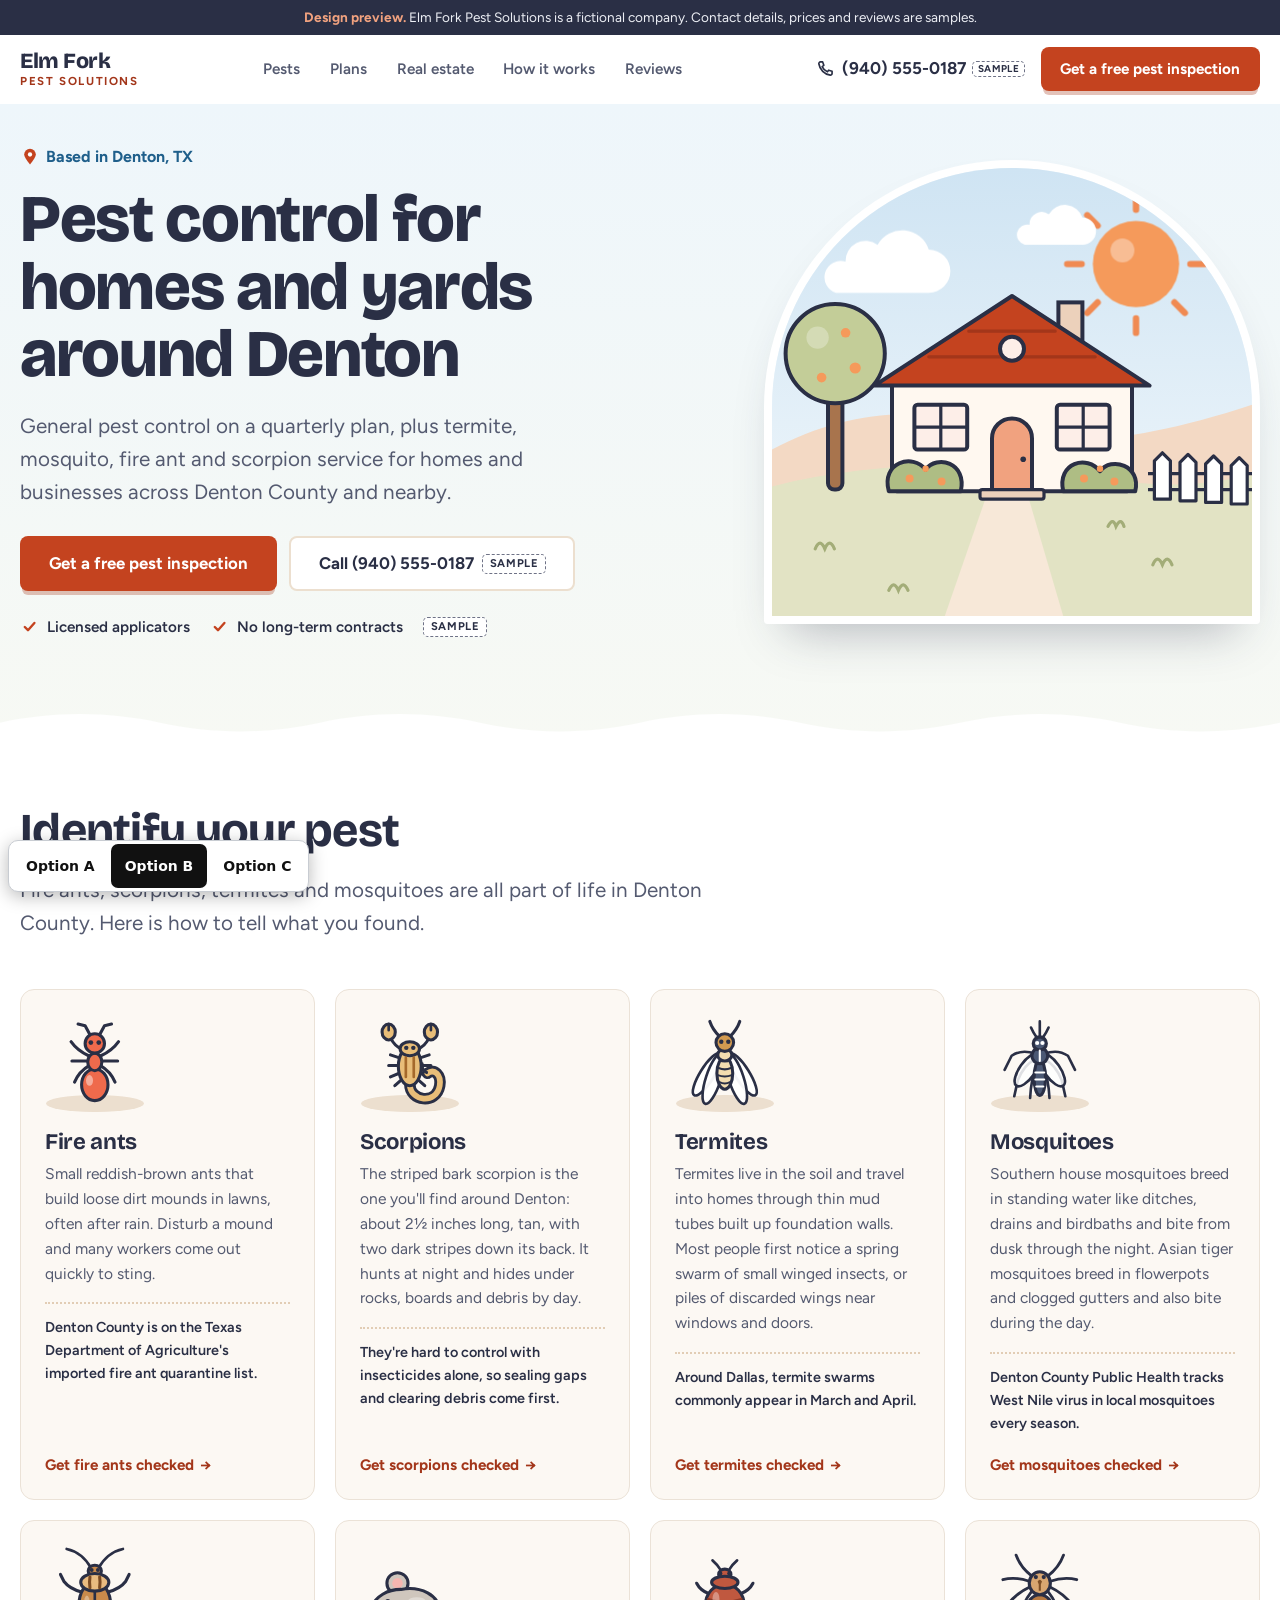
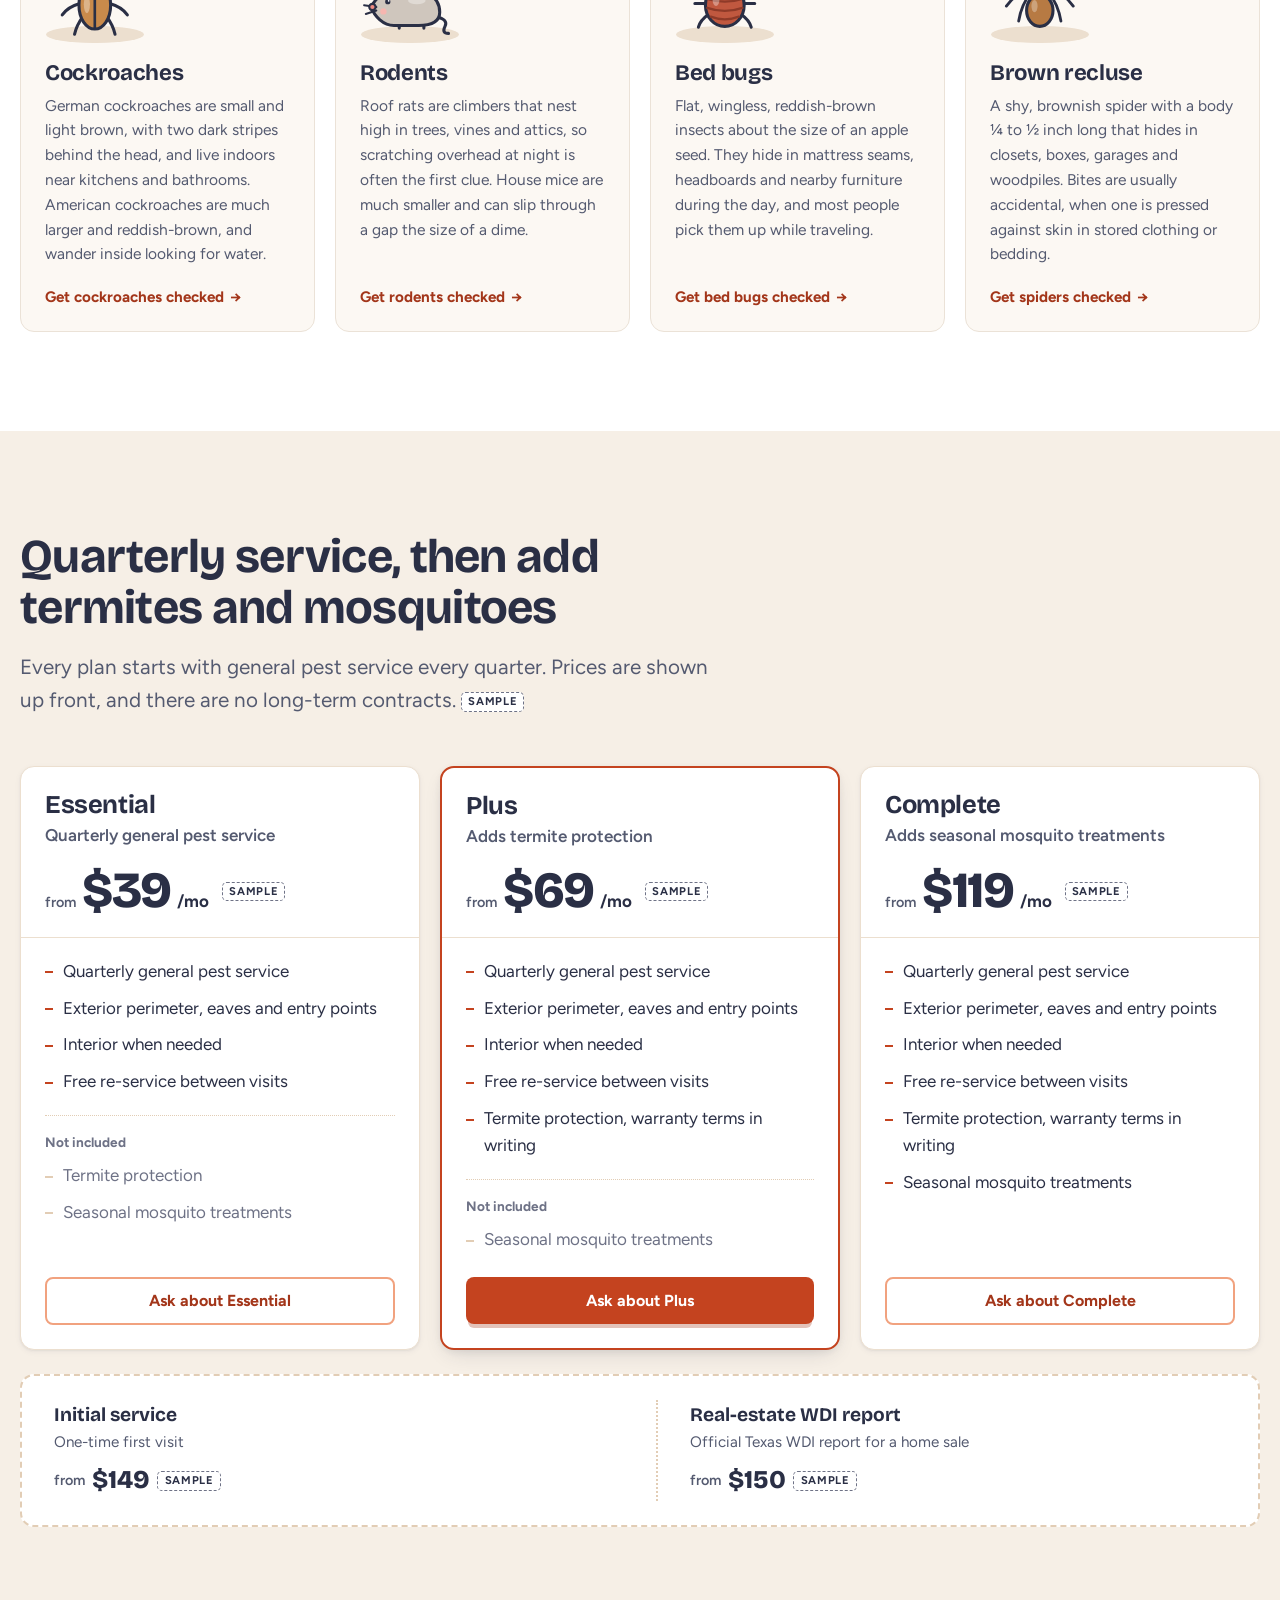
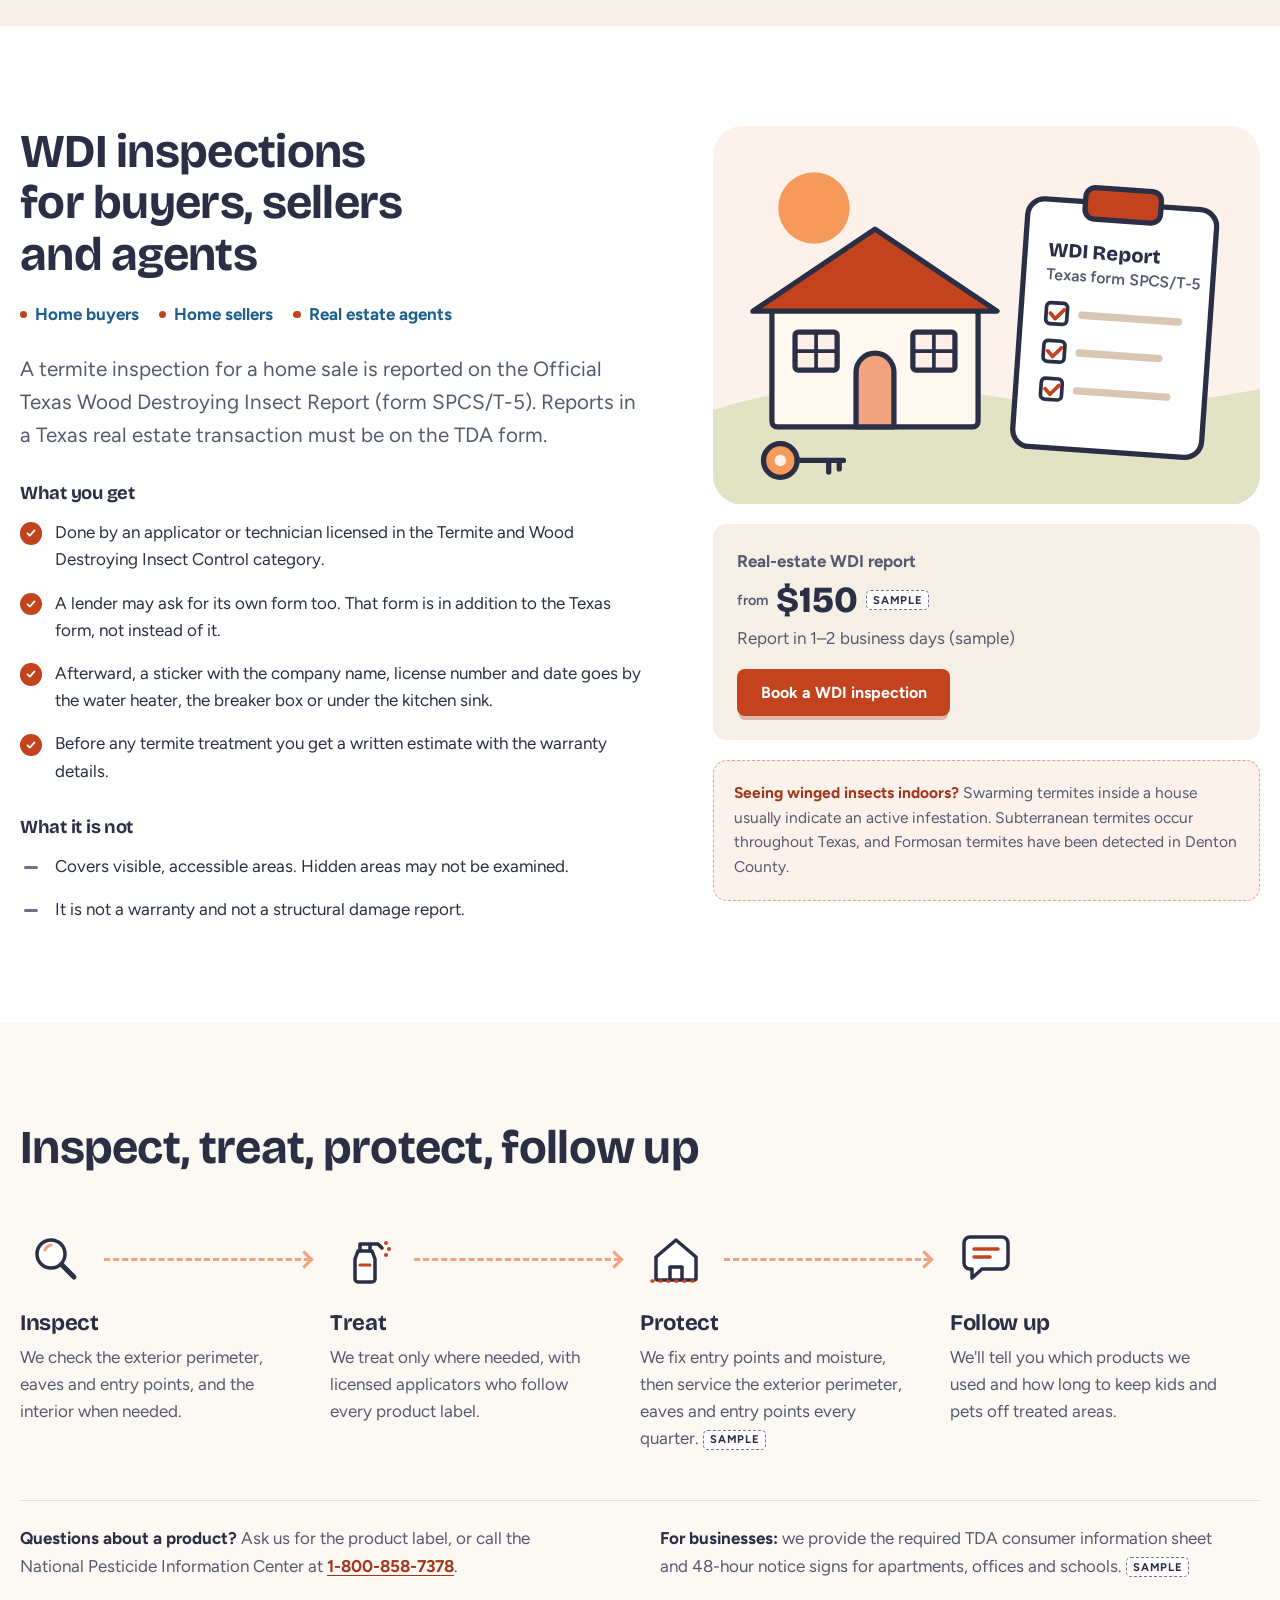
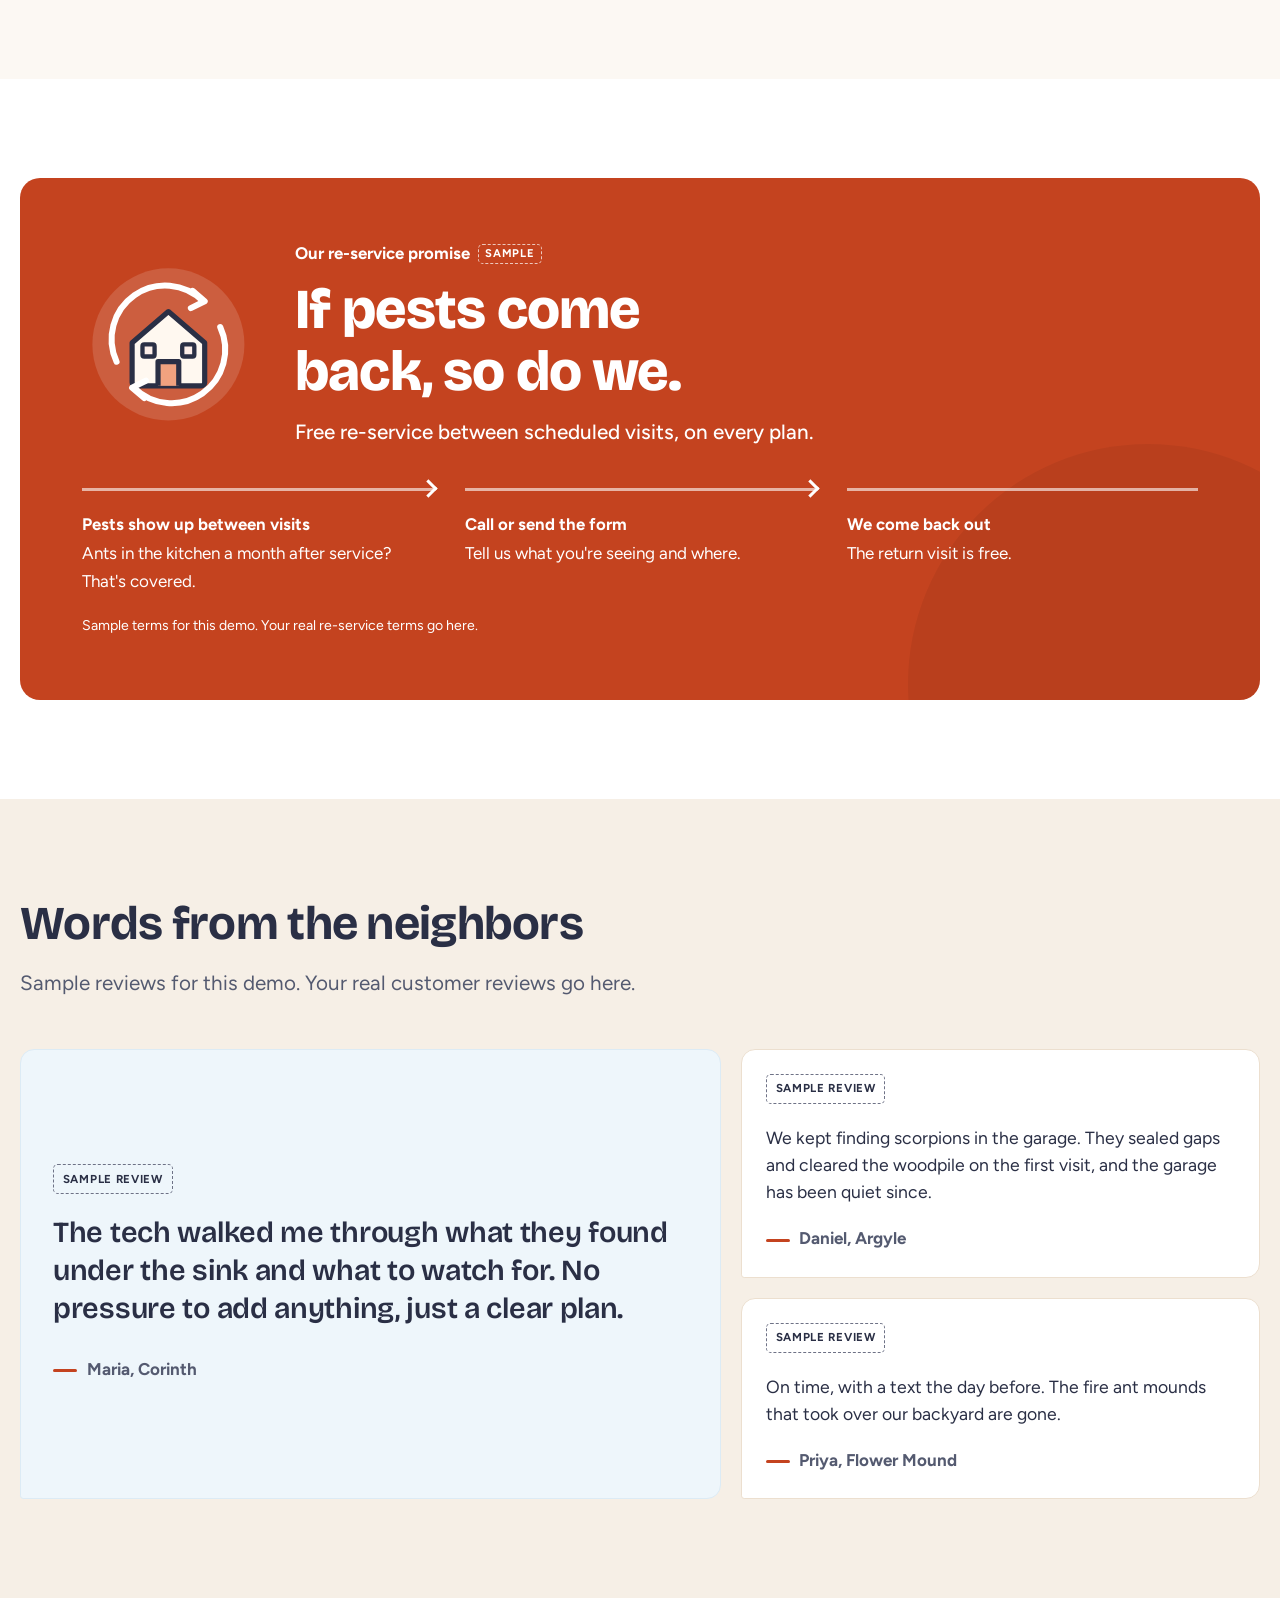
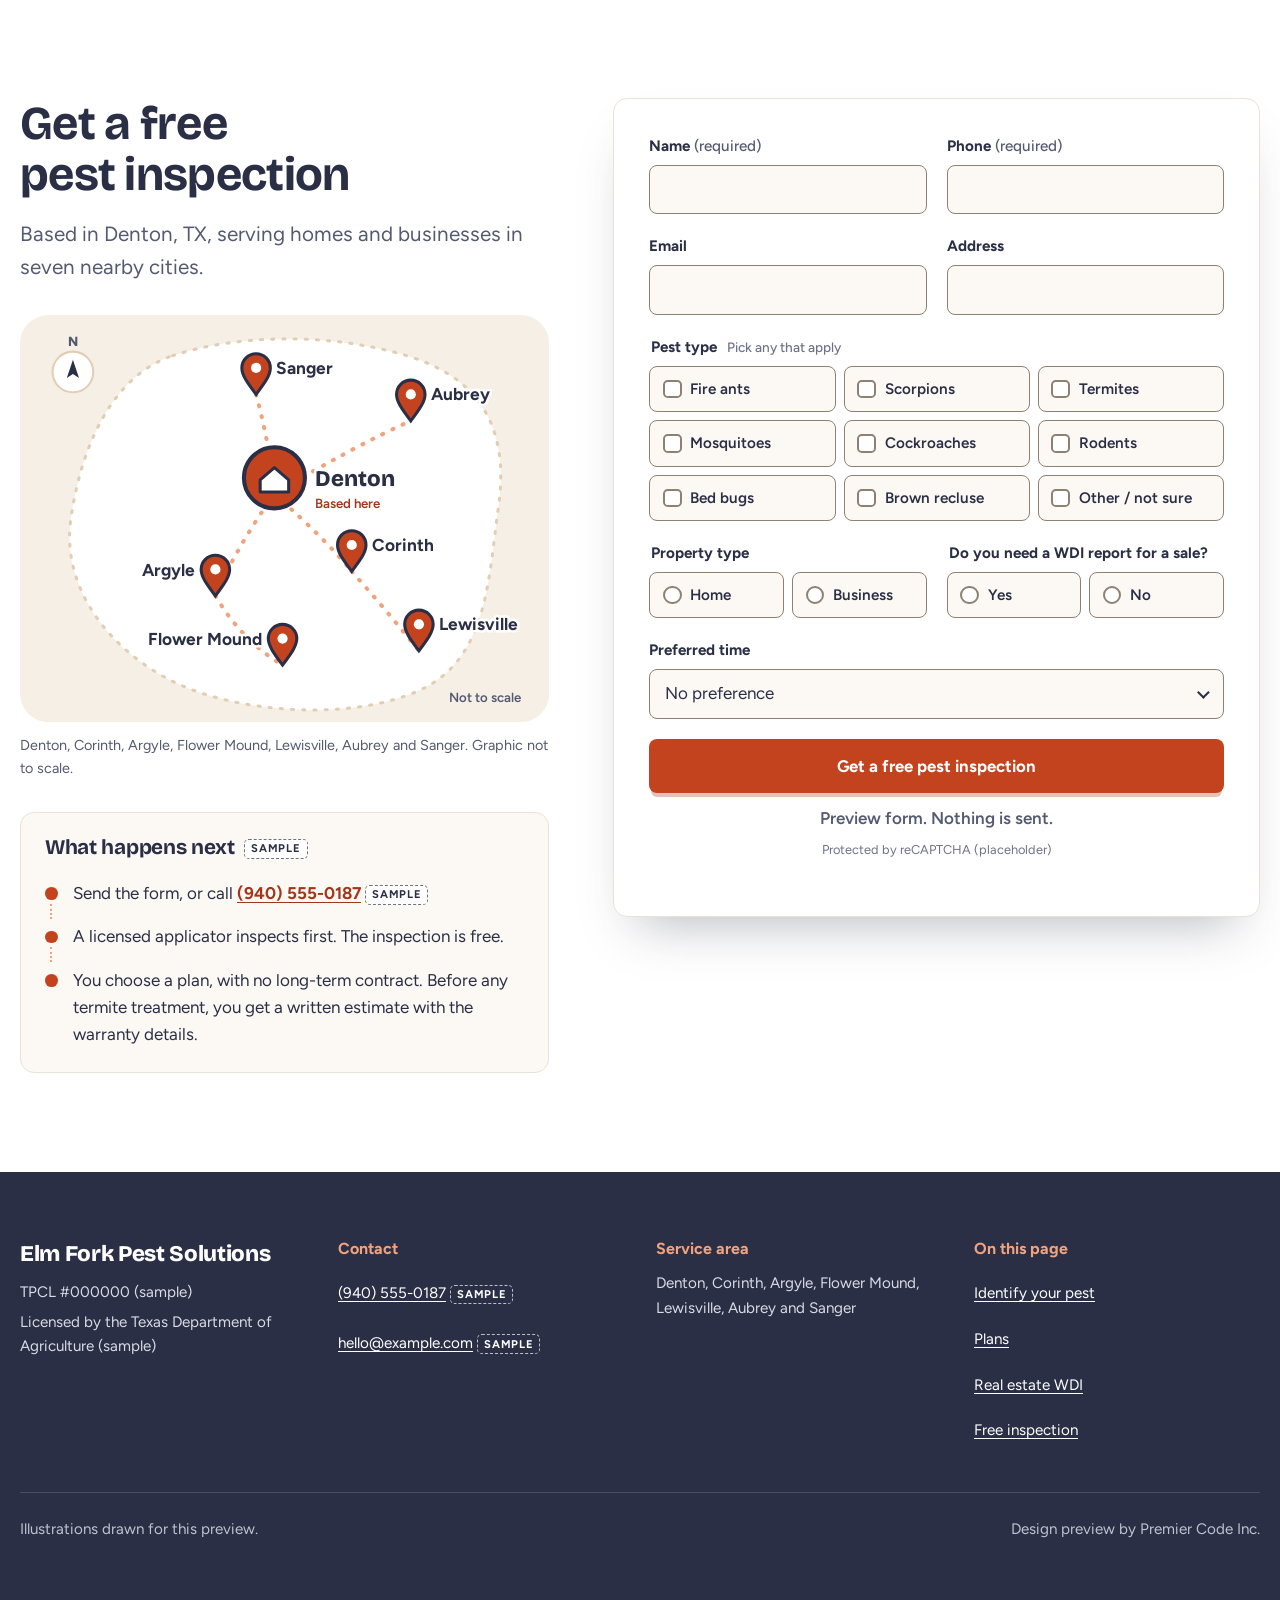
==== commit 958a0a3a: "Remove decorative numbering and AI-look tells from all three options after review rounds 4-6 - Optio" ====
--- a/option-b/index.html
+++ b/option-b/index.html
@@ -69,7 +69,7 @@
     <section class="hero" aria-labelledby="hero-title">
       <div class="wrap hero-grid">
         <div class="hero-copy">
-          <p class="eyebrow"><span class="eyebrow-dot" aria-hidden="true"></span>Based in Denton, TX</p>
+          <p class="hero-place"><svg class="hero-pin" viewBox="0 0 24 24" aria-hidden="true" focusable="false"><path d="M12 21c-4.5-5.6-7-9.3-7-12a7 7 0 0 1 14 0c0 2.7-2.5 6.4-7 12Z" fill="currentColor"/><circle cx="12" cy="9" r="2.6" fill="#fff"/></svg>Based in Denton, TX</p>
           <h1 id="hero-title">Pest control for homes and yards around Denton</h1>
           <p class="hero-lede">General pest control on a quarterly plan, plus termite, mosquito, fire ant and scorpion service for homes and businesses across Denton County and nearby.</p>
           <div class="hero-actions">
@@ -89,7 +89,7 @@
             <svg class="scene" viewBox="0 0 600 560" role="img" aria-labelledby="scene-title">
               <title id="scene-title">Illustration of a single-story home with a front yard, a shade tree and a sunny sky</title>
               <defs>
-                <linearGradient id="sky" x1="0" y1="0" x2="0" y2="1"><stop offset="0" stop-color="#fbe2d3"/><stop offset="1" stop-color="#fff8f1"/></linearGradient>
+                <linearGradient id="sky" x1="0" y1="0" x2="0" y2="1"><stop offset="0" stop-color="#cfe4f3"/><stop offset="1" stop-color="#f4f9fc"/></linearGradient>
               </defs>
               <rect width="600" height="560" fill="url(#sky)"/>
               <g class="scene-sun">
@@ -139,13 +139,12 @@
     <section class="section pests" id="pests" aria-labelledby="pests-title">
       <div class="wrap">
         <div class="section-head">
-          <p class="eyebrow">Identify your pest</p>
-          <h2 id="pests-title">What's bugging you?</h2>
-          <p class="section-lede">Fire ants, scorpions, termites and mosquitoes are all part of life in Denton County. Here is how to tell the usual visitors apart.</p>
+          <h2 id="pests-title">Identify your pest</h2>
+          <p class="section-lede">Fire ants, scorpions, termites and mosquitoes are all part of life in Denton County. Here is how to tell what you found.</p>
         </div>
 
         <ul class="pest-grid" role="list">
-          <li class="pest-card" data-reveal>
+          <li class="pest-card">
             <div class="pest-ico-wrap">
               <svg class="pest-ico" viewBox="0 0 120 120" aria-hidden="true" focusable="false">
                 <g fill="none" stroke="currentColor" stroke-width="3.5" stroke-linecap="round" stroke-linejoin="round">
@@ -167,7 +166,7 @@
             <a class="pest-link" href="#inspect" data-pest="fire-ants">Get fire ants checked <span aria-hidden="true">&rarr;</span></a>
           </li>
 
-          <li class="pest-card" data-reveal>
+          <li class="pest-card">
             <div class="pest-ico-wrap">
               <svg class="pest-ico" viewBox="0 0 120 120" aria-hidden="true" focusable="false">
                 <g fill="none" stroke="currentColor" stroke-width="3.5" stroke-linecap="round" stroke-linejoin="round">
@@ -194,7 +193,7 @@
             <a class="pest-link" href="#inspect" data-pest="scorpions">Get scorpions checked <span aria-hidden="true">&rarr;</span></a>
           </li>
 
-          <li class="pest-card" data-reveal>
+          <li class="pest-card">
             <div class="pest-ico-wrap">
               <svg class="pest-ico" viewBox="0 0 120 120" aria-hidden="true" focusable="false">
                 <g stroke="currentColor" stroke-width="3" fill="#ffffff" fill-opacity=".95">
@@ -219,7 +218,7 @@
             <a class="pest-link" href="#inspect" data-pest="termites">Get termites checked <span aria-hidden="true">&rarr;</span></a>
           </li>
 
-          <li class="pest-card" data-reveal>
+          <li class="pest-card">
             <div class="pest-ico-wrap">
               <svg class="pest-ico" viewBox="0 0 120 120" aria-hidden="true" focusable="false">
                 <g fill="none" stroke="currentColor" stroke-width="3" stroke-linecap="round" stroke-linejoin="round">
@@ -245,7 +244,7 @@
             <a class="pest-link" href="#inspect" data-pest="mosquitoes">Get mosquitoes checked <span aria-hidden="true">&rarr;</span></a>
           </li>
 
-          <li class="pest-card" data-reveal>
+          <li class="pest-card">
             <div class="pest-ico-wrap">
               <svg class="pest-ico" viewBox="0 0 120 120" aria-hidden="true" focusable="false">
                 <g fill="none" stroke="currentColor" stroke-width="3.5" stroke-linecap="round" stroke-linejoin="round">
@@ -268,7 +267,7 @@
             <a class="pest-link" href="#inspect" data-pest="cockroaches">Get cockroaches checked <span aria-hidden="true">&rarr;</span></a>
           </li>
 
-          <li class="pest-card" data-reveal>
+          <li class="pest-card">
             <div class="pest-ico-wrap">
               <svg class="pest-ico" viewBox="0 0 120 120" aria-hidden="true" focusable="false">
                 <path d="M90 86q14 3 10 11t4 8" fill="none" stroke="currentColor" stroke-width="3.5" stroke-linecap="round"/>
@@ -288,7 +287,7 @@
             <a class="pest-link" href="#inspect" data-pest="rodents">Get rodents checked <span aria-hidden="true">&rarr;</span></a>
           </li>
 
-          <li class="pest-card" data-reveal>
+          <li class="pest-card">
             <div class="pest-ico-wrap">
               <svg class="pest-ico" viewBox="0 0 120 120" aria-hidden="true" focusable="false">
                 <g fill="none" stroke="currentColor" stroke-width="3.5" stroke-linecap="round" stroke-linejoin="round">
@@ -310,7 +309,7 @@
             <a class="pest-link" href="#inspect" data-pest="bed-bugs">Get bed bugs checked <span aria-hidden="true">&rarr;</span></a>
           </li>
 
-          <li class="pest-card" data-reveal>
+          <li class="pest-card">
             <div class="pest-ico-wrap">
               <svg class="pest-ico" viewBox="0 0 120 120" aria-hidden="true" focusable="false">
                 <g fill="none" stroke="currentColor" stroke-width="3.2" stroke-linecap="round" stroke-linejoin="round">
@@ -337,66 +336,76 @@
     <section class="section plans" id="plans" aria-labelledby="plans-title">
       <div class="wrap">
         <div class="section-head">
-          <p class="eyebrow">Plans and prices</p>
-          <h2 id="plans-title">Simple plans with the price up front</h2>
-          <p class="section-lede">Start with quarterly service, then add termite and mosquito protection if you need them. No long-term contracts. <span class="tag-sample">Sample</span></p>
-        </div>
-
-        <!-- PLACEHOLDER: all plan prices, inclusions, the "Recommended" mark and the no-contract line must be confirmed by the client -->
+          <h2 id="plans-title">Quarterly service, then add termites and mosquitoes</h2>
+          <p class="section-lede">Every plan starts with general pest service every quarter. Prices are shown up front, and there are no long-term contracts. <span class="tag-sample">Sample</span></p>
+        </div>
+
+        <!-- PLACEHOLDER: all plan prices, inclusions and the no-contract line must be confirmed by the client -->
         <ul class="plan-grid" role="list">
-          <li class="plan" data-reveal>
+          <li class="plan">
             <div class="plan-top">
               <h3>Essential</h3>
               <p class="plan-sum">Quarterly general pest service</p>
               <p class="price"><span class="price-from">from</span> <span class="price-num">$39</span><span class="price-per">/mo</span> <span class="tag-sample">Sample</span></p>
             </div>
-            <ul class="plan-list">
-              <li class="yes">Quarterly general pest service</li>
-              <li class="yes">Exterior perimeter, eaves and entry points</li>
-              <li class="yes">Interior when needed</li>
-              <li class="yes">Free re-service between visits</li>
-              <li class="no"><span class="visually-hidden">Not included: </span>Termite protection</li>
-              <li class="no"><span class="visually-hidden">Not included: </span>Seasonal mosquito treatments</li>
-            </ul>
+            <div class="plan-body">
+              <ul class="plan-list">
+                <li>Quarterly general pest service</li>
+                <li>Exterior perimeter, eaves and entry points</li>
+                <li>Interior when needed</li>
+                <li>Free re-service between visits</li>
+              </ul>
+              <p class="plan-not-label" id="plan-not-1">Not included</p>
+              <ul class="plan-list plan-list--not" aria-labelledby="plan-not-1">
+                <li>Termite protection</li>
+                <li>Seasonal mosquito treatments</li>
+              </ul>
+            </div>
             <a class="btn btn-outline plan-cta" href="#inspect">Ask about Essential</a>
           </li>
-          <li class="plan plan--rec" data-reveal>
+          <li class="plan plan--rec">
             <div class="plan-top">
-              <p class="plan-flag">Recommended <span class="tag-sample tag-sample--on-accent">Sample</span></p>
               <h3>Plus</h3>
               <p class="plan-sum">Adds termite protection</p>
-              <p class="price"><span class="price-from">from</span> <span class="price-num">$69</span><span class="price-per">/mo</span> <span class="tag-sample tag-sample--on-accent">Sample</span></p>
-            </div>
-            <ul class="plan-list">
-              <li class="yes">Quarterly general pest service</li>
-              <li class="yes">Exterior perimeter, eaves and entry points</li>
-              <li class="yes">Interior when needed</li>
-              <li class="yes">Free re-service between visits</li>
-              <li class="yes">Termite protection, warranty terms in writing</li>
-              <li class="no"><span class="visually-hidden">Not included: </span>Seasonal mosquito treatments</li>
-            </ul>
+              <p class="price"><span class="price-from">from</span> <span class="price-num">$69</span><span class="price-per">/mo</span> <span class="tag-sample">Sample</span></p>
+            </div>
+            <div class="plan-body">
+              <ul class="plan-list">
+                <li>Quarterly general pest service</li>
+                <li>Exterior perimeter, eaves and entry points</li>
+                <li>Interior when needed</li>
+                <li>Free re-service between visits</li>
+                <li>Termite protection, warranty terms in writing</li>
+              </ul>
+              <p class="plan-not-label" id="plan-not-2">Not included</p>
+              <ul class="plan-list plan-list--not" aria-labelledby="plan-not-2">
+                <li>Seasonal mosquito treatments</li>
+              </ul>
+            </div>
             <a class="btn btn-primary plan-cta" href="#inspect">Ask about Plus</a>
           </li>
-          <li class="plan" data-reveal>
+          <li class="plan">
             <div class="plan-top">
               <h3>Complete</h3>
               <p class="plan-sum">Adds seasonal mosquito treatments</p>
               <p class="price"><span class="price-from">from</span> <span class="price-num">$119</span><span class="price-per">/mo</span> <span class="tag-sample">Sample</span></p>
             </div>
-            <ul class="plan-list">
-              <li class="yes">Quarterly general pest service</li>
-              <li class="yes">Exterior perimeter, eaves and entry points</li>
-              <li class="yes">Interior when needed</li>
-              <li class="yes">Free re-service between visits</li>
-              <li class="yes">Termite protection, warranty terms in writing</li>
-              <li class="yes">Seasonal mosquito treatments</li>
-            </ul>
+            <div class="plan-body">
+              <ul class="plan-list">
+                <li>Quarterly general pest service</li>
+                <li>Exterior perimeter, eaves and entry points</li>
+                <li>Interior when needed</li>
+                <li>Free re-service between visits</li>
+                <li>Termite protection, warranty terms in writing</li>
+                <li>Seasonal mosquito treatments</li>
+              </ul>
+            </div>
             <a class="btn btn-outline plan-cta" href="#inspect">Ask about Complete</a>
           </li>
         </ul>
 
         <!-- PLACEHOLDER: initial service and WDI report prices -->
-        <div class="extras" data-reveal>
+        <div class="extras">
           <div class="extra">
             <p class="extra-name">Initial service</p>
             <p class="extra-desc">One-time first visit</p>
@@ -415,20 +424,23 @@
     <section class="section wdi" id="real-estate" aria-labelledby="wdi-title">
       <div class="wrap wdi-grid">
         <div class="wdi-copy">
-          <p class="eyebrow">Termites and real estate</p>
           <h2 id="wdi-title">WDI inspections for buyers, sellers and agents</h2>
-          <ul class="chips" aria-label="Who it's for">
+          <ul class="audience" aria-label="Who it's for">
             <li>Home buyers</li><li>Home sellers</li><li>Real estate agents</li>
           </ul>
           <p class="wdi-lede">A termite inspection for a home sale is reported on the Official Texas Wood Destroying Insect Report (form SPCS/T-5). Reports in a Texas real estate transaction must be on the TDA form.</p>
 
-          <ul class="facts">
+          <h3 class="facts-head" id="facts-get">What you get</h3>
+          <ul class="facts" aria-labelledby="facts-get">
             <li>Done by an applicator or technician licensed in the Termite and Wood Destroying Insect Control category.</li>
-            <li>Covers visible, accessible areas. Hidden areas may not be examined.</li>
             <li>A lender may ask for its own form too. That form is in addition to the Texas form, not instead of it.</li>
-            <li>It is not a warranty and not a structural damage report.</li>
             <li>Afterward, a sticker with the company name, license number and date goes by the water heater, the breaker box or under the kitchen sink.</li>
             <li>Before any termite treatment you get a written estimate with the warranty details.</li>
+          </ul>
+          <h3 class="facts-head" id="facts-not">What it is not</h3>
+          <ul class="facts facts--not" aria-labelledby="facts-not">
+            <li>Covers visible, accessible areas. Hidden areas may not be examined.</li>
+            <li>It is not a warranty and not a structural damage report.</li>
           </ul>
         </div>
 
@@ -483,47 +495,42 @@
     <section class="section how" id="how" aria-labelledby="how-title">
       <div class="wrap">
         <div class="section-head">
-          <p class="eyebrow">How service works</p>
           <h2 id="how-title">Inspect, treat, protect, follow up</h2>
         </div>
 
         <!-- PLACEHOLDER: service process to be confirmed by the client -->
         <ol class="steps" role="list">
-          <li class="step" data-reveal>
+          <li class="step">
             <div class="step-ico" aria-hidden="true">
               <svg viewBox="0 0 64 64"><circle cx="27" cy="27" r="14" fill="#fff" stroke="currentColor" stroke-width="3.5"/><path d="M37.5 37.5 50 50" stroke="currentColor" stroke-width="5" stroke-linecap="round"/><path d="M21 23a8 8 0 0 1 6-5" fill="none" stroke="#f1a27f" stroke-width="3" stroke-linecap="round"/></svg>
             </div>
-            <p class="step-num">Step 1</p>
             <h3>Inspect</h3>
             <p>We check the exterior perimeter, eaves and entry points, and the interior when needed.</p>
           </li>
-          <li class="step" data-reveal>
+          <li class="step">
             <div class="step-ico" aria-hidden="true">
               <svg viewBox="0 0 64 64"><path d="M24 24h14l3 8v20a3 3 0 0 1-3 3H24a3 3 0 0 1-3-3V32Z" fill="#fff" stroke="currentColor" stroke-width="3.5" stroke-linejoin="round"/><path d="M26 24v-7h10v7M36 17h8l4 4" fill="none" stroke="currentColor" stroke-width="3.5" stroke-linecap="round" stroke-linejoin="round"/><path d="M52 16v.1M55 22v.1M52 28v.1" stroke="#c4431f" stroke-width="4" stroke-linecap="round"/><path d="M26 38h10" stroke="#c4431f" stroke-width="3" stroke-linecap="round"/></svg>
             </div>
-            <p class="step-num">Step 2</p>
             <h3>Treat</h3>
             <p>We treat only where needed, with licensed applicators who follow every product label.</p>
           </li>
-          <li class="step" data-reveal>
+          <li class="step">
             <div class="step-ico" aria-hidden="true">
               <svg viewBox="0 0 64 64"><path d="M12 30 32 13l20 17v21a2 2 0 0 1-2 2H14a2 2 0 0 1-2-2Z" fill="#fff" stroke="currentColor" stroke-width="3.5" stroke-linejoin="round"/><path d="M8 54h48" stroke="#c4431f" stroke-width="3.5" stroke-linecap="round" stroke-dasharray="1 7"/><path d="M26 53V40h12v13" fill="none" stroke="currentColor" stroke-width="3.5" stroke-linejoin="round"/></svg>
             </div>
-            <p class="step-num">Step 3</p>
             <h3>Protect</h3>
             <p>We fix entry points and moisture, then service the exterior perimeter, eaves and entry points every quarter. <span class="tag-sample">Sample</span></p>
           </li>
-          <li class="step" data-reveal>
+          <li class="step">
             <div class="step-ico" aria-hidden="true">
               <svg viewBox="0 0 64 64"><path d="M10 16a6 6 0 0 1 6-6h32a6 6 0 0 1 6 6v20a6 6 0 0 1-6 6H28l-10 9v-9h-2a6 6 0 0 1-6-6Z" fill="#fff" stroke="currentColor" stroke-width="3.5" stroke-linejoin="round"/><path d="M20 22h24M20 30h16" stroke="#c4431f" stroke-width="3.5" stroke-linecap="round"/></svg>
             </div>
-            <p class="step-num">Step 4</p>
             <h3>Follow up</h3>
             <p>We'll tell you which products we used and how long to keep kids and pets off treated areas.</p>
           </li>
         </ol>
 
-        <div class="how-notes" data-reveal>
+        <div class="how-notes">
           <p><strong>Questions about a product?</strong> Ask us for the product label, or call the National Pesticide Information Center at <a href="tel:+18008587378">1-800-858-7378</a>.</p>
           <p><strong>For businesses:</strong> we provide the required TDA consumer information sheet and 48-hour notice signs for apartments, offices and schools. <span class="tag-sample">Sample</span></p>
         </div>
@@ -534,7 +541,7 @@
     <section class="section guarantee" aria-labelledby="guarantee-title">
       <div class="wrap">
         <!-- PLACEHOLDER: re-service guarantee terms to be confirmed by the client -->
-        <div class="guarantee-card" data-reveal>
+        <div class="guarantee-card">
           <div class="guarantee-head">
             <svg class="guarantee-art" viewBox="0 0 200 200" aria-hidden="true" focusable="false">
               <circle cx="100" cy="100" r="88" fill="#fff" opacity=".14"/>
@@ -548,15 +555,15 @@
               <path d="m72 162-14-12 16-8" fill="none" stroke="#fff" stroke-width="7" stroke-linecap="round" stroke-linejoin="round"/>
             </svg>
             <div>
-              <p class="eyebrow">Re-service promise <span class="tag-sample tag-sample--on-accent">Sample</span></p>
+              <p class="guarantee-label">Our re-service promise <span class="tag-sample tag-sample--on-accent">Sample</span></p>
               <h2 id="guarantee-title">If pests come back, so do we.</h2>
               <p class="guarantee-lede">Free re-service between scheduled visits, on every plan.</p>
             </div>
           </div>
           <ol class="g-steps" role="list">
-            <li><span class="g-num" aria-hidden="true">1</span><p><strong>Pests show up between visits</strong>Ants in the kitchen a month after service? That's covered.</p></li>
-            <li><span class="g-num" aria-hidden="true">2</span><p><strong>Call or send the form</strong>Tell us what you're seeing and where.</p></li>
-            <li><span class="g-num" aria-hidden="true">3</span><p><strong>We come back out</strong>The return visit is free.</p></li>
+            <li><p><strong>Pests show up between visits</strong>Ants in the kitchen a month after service? That's covered.</p></li>
+            <li><p><strong>Call or send the form</strong>Tell us what you're seeing and where.</p></li>
+            <li><p><strong>We come back out</strong>The return visit is free.</p></li>
           </ol>
           <p class="g-fine">Sample terms for this demo. Your real re-service terms go here.</p>
         </div>
@@ -567,27 +574,26 @@
     <section class="section reviews" id="reviews" aria-labelledby="reviews-title">
       <div class="wrap">
         <div class="section-head">
-          <p class="eyebrow">From the neighbors</p>
-          <h2 id="reviews-title">What customers say</h2>
+          <h2 id="reviews-title">Words from the neighbors</h2>
           <p class="section-lede">Sample reviews for this demo. Your real customer reviews go here.</p>
         </div>
         <!-- PLACEHOLDER: replace all three Sample reviews with real customer reviews -->
         <ul class="review-grid" role="list">
-          <li class="review" data-reveal>
+          <li class="review review--lead">
             <p class="review-tag">Sample review</p>
             <blockquote>
               <p>The tech walked me through what they found under the sink and what to watch for. No pressure to add anything, just a clear plan.</p>
             </blockquote>
             <p class="review-who">Maria, Corinth</p>
           </li>
-          <li class="review" data-reveal>
+          <li class="review">
             <p class="review-tag">Sample review</p>
             <blockquote>
               <p>We kept finding scorpions in the garage. They sealed gaps and cleared the woodpile on the first visit, and the garage has been quiet since.</p>
             </blockquote>
             <p class="review-who">Daniel, Argyle</p>
           </li>
-          <li class="review" data-reveal>
+          <li class="review">
             <p class="review-tag">Sample review</p>
             <blockquote>
               <p>On time, with a text the day before. The fire ant mounds that took over our backyard are gone.</p>
@@ -602,7 +608,6 @@
     <section class="section contact" id="inspect" aria-labelledby="inspect-title" tabindex="-1">
       <div class="wrap contact-grid">
         <div class="contact-copy">
-          <p class="eyebrow">Free inspection and service area</p>
           <h2 id="inspect-title">Get a free pest inspection</h2>
           <p class="section-lede">Based in Denton, TX, serving homes and businesses in seven nearby cities.</p>
 
@@ -645,9 +650,9 @@
           <div class="next">
             <h3>What happens next <span class="tag-sample">Sample</span></h3>
             <ol role="list">
-              <li><span class="next-num" aria-hidden="true">1</span><p>Send the form, or call <a href="tel:+19405550187">(940) 555-0187</a> <span class="tag-sample">Sample</span></p></li>
-              <li><span class="next-num" aria-hidden="true">2</span><p>A licensed applicator inspects first. The inspection is free.</p></li>
-              <li><span class="next-num" aria-hidden="true">3</span><p>You choose a plan, with no long-term contract. Before any termite treatment, you get a written estimate with the warranty details.</p></li>
+              <li><p>Send the form, or call <a href="tel:+19405550187">(940) 555-0187</a> <span class="tag-sample">Sample</span></p></li>
+              <li><p>A licensed applicator inspects first. The inspection is free.</p></li>
+              <li><p>You choose a plan, with no long-term contract. Before any termite treatment, you get a written estimate with the warranty details.</p></li>
             </ol>
           </div>
         </div>
--- a/option-b/styles.css
+++ b/option-b/styles.css
@@ -17,6 +17,11 @@
   --sand-100: #f6efe6;
   --sand-200: #ecdfcf;
   --sand-300: #e2cdb5;
+
+  --sky-50: #eef6fb;
+  --sky-100: #dcebf5;
+  --sky-300: #9cc3de;
+  --sky-700: #1f5f8b;       /* on white: 6.6:1 */
 
   --line: #ebe2d7;
   --bg: #ffffff;
@@ -41,10 +46,11 @@
   --space-16: 4rem;
   --section-y: clamp(4rem, 3rem + 4vw, 7rem);
 
-  --radius-md: 0.75rem;
-  --radius-lg: 1.25rem;
-  --radius-xl: 1.75rem;
-  --radius-full: 999px;
+  --radius-sm: 0.3rem;      /* tags, checkboxes */
+  --radius-md: 0.5rem;      /* buttons, inputs */
+  --radius-lg: 0.875rem;    /* cards */
+  --radius-xl: 1.25rem;     /* the few big panels */
+  --radius-full: 999px;     /* round things only: pins, dots */
 
   --shadow-sm: 0 1px 2px rgb(42 47 69 / 0.06), 0 2px 6px rgb(42 47 69 / 0.05);
   --shadow-md: 0 8px 22px -8px rgb(42 47 69 / 0.2), 0 2px 6px rgb(42 47 69 / 0.06);
@@ -110,7 +116,7 @@
   display: inline-flex; align-items: center;
   font-family: var(--font-body);
   font-size: 0.7rem; font-weight: 700; letter-spacing: 0.06em; text-transform: uppercase;
-  line-height: 1; padding: 0.3em 0.55em; border-radius: var(--radius-full);
+  line-height: 1; padding: 0.3em 0.55em; border-radius: var(--radius-sm);
   color: var(--ink); background: #fff; border: 1.5px dashed var(--ink-faint);
   vertical-align: middle; white-space: nowrap;
 }
@@ -122,7 +128,7 @@
   display: inline-flex; align-items: center; justify-content: center; gap: 0.55rem;
   min-height: 2.9rem; padding: 0.7rem 1.35rem;
   font: 700 1rem/1.2 var(--font-body);
-  border-radius: var(--radius-full); border: 2px solid transparent;
+  border-radius: var(--radius-md); border: 2px solid transparent;
   text-decoration: none; cursor: pointer;
   transition: transform 180ms var(--ease), box-shadow 180ms var(--ease), background-color 150ms ease, border-color 150ms ease, color 150ms ease;
 }
@@ -154,14 +160,14 @@
 .main-nav ul { display: flex; gap: 0.25rem; list-style: none; }
 .main-nav a {
   display: inline-flex; align-items: center; min-height: 2.75rem; padding: 0 0.8rem;
-  border-radius: var(--radius-full); text-decoration: none; font-weight: 600; font-size: 0.95rem; color: var(--ink-soft);
+  border-radius: var(--radius-md); text-decoration: none; font-weight: 600; font-size: 0.95rem; color: var(--ink-soft);
   transition: background-color 150ms ease, color 150ms ease;
 }
 .main-nav a:hover { background: var(--accent-50); color: var(--ink); }
 .header-actions { display: flex; align-items: center; gap: var(--space-2); }
 .header-phone {
   display: inline-flex; align-items: center; justify-content: center; gap: 0.45rem;
-  min-width: 2.75rem; min-height: 2.75rem; border-radius: var(--radius-full);
+  min-width: 2.75rem; min-height: 2.75rem; border-radius: var(--radius-md);
   text-decoration: none; font-weight: 700; color: var(--ink); background: var(--sand-100);
 }
 .header-phone .ico { width: 1.25rem; height: 1.25rem; }
@@ -175,18 +181,14 @@
 }
 @media (min-width: 72em) { .main-nav { display: block; margin-inline: auto; } .wordmark { margin-right: 0; } }
 
-/* Eyebrow */
-.eyebrow {
-  display: inline-flex; align-items: center; flex-wrap: wrap; gap: 0.5rem;
-  font-size: 0.8rem; font-weight: 700; letter-spacing: 0.12em; text-transform: uppercase;
-  color: var(--accent-700); margin-bottom: var(--space-4);
-}
-.eyebrow-dot { width: 0.6rem; height: 0.6rem; border-radius: 50%; background: var(--accent); box-shadow: 0 0 0 4px var(--accent-100); }
+/* Hero location line (sentence case, with a map pin that matches the area map) */
+.hero-place { display: inline-flex; align-items: center; gap: 0.4rem; font-weight: 700; font-size: 1rem; color: var(--sky-700); margin-bottom: var(--space-4); }
+.hero-pin { width: 1.25rem; height: 1.25rem; color: var(--accent); flex: none; }
 
 /* Hero */
 .hero {
   position: relative;
-  background: linear-gradient(180deg, var(--sand-50) 0%, var(--accent-50) 100%);
+  background: linear-gradient(180deg, var(--sky-50) 0%, #f7f9f4 100%);
   padding-top: clamp(2.5rem, 1.5rem + 4vw, 5rem);
   padding-bottom: clamp(4.5rem, 3rem + 4vw, 7rem);
   overflow: hidden;
@@ -197,16 +199,16 @@
 .hero-actions { display: flex; flex-wrap: wrap; gap: var(--space-3); margin-top: var(--space-8); }
 .trust { list-style: none; display: flex; flex-wrap: wrap; align-items: center; gap: 0.6rem 1.25rem; margin-top: var(--space-8); font-weight: 600; font-size: 0.95rem; }
 .trust li { display: inline-flex; align-items: center; gap: 0.5rem; }
-.trust-check { display: inline-grid; place-items: center; width: 1.6rem; height: 1.6rem; border-radius: 50%; background: var(--accent-100); color: var(--accent-700); flex: none; }
-.trust-check svg { width: 1rem; height: 1rem; }
+.trust-check { display: inline-grid; place-items: center; color: var(--accent); flex: none; }
+.trust-check svg { width: 1.2rem; height: 1.2rem; }
 
 .hero-art { width: 100%; max-width: 36rem; margin-inline: auto; }
 .hero-frame {
-  border-radius: 999px 999px var(--radius-xl) var(--radius-xl);
+  border-radius: 999px 999px var(--radius-lg) var(--radius-lg);
   overflow: hidden;
   border: 0.55rem solid #fff;
   box-shadow: var(--shadow-lg);
-  background: var(--accent-50);
+  background: var(--sky-50);
 }
 .scene { width: 100%; height: auto; }
 .hero-lawn { position: absolute; left: 0; right: 0; bottom: -1px; width: 100%; height: clamp(2rem, 3vw, 3.5rem); }
@@ -226,16 +228,21 @@
 .pest-grid { display: grid; gap: var(--space-5); grid-template-columns: repeat(auto-fill, minmax(min(100%, 16.5rem), 1fr)); }
 .pest-card {
   position: relative; display: flex; flex-direction: column;
-  background: var(--sand-50); border: 1px solid var(--line); border-radius: var(--radius-xl);
-  padding: var(--space-6) var(--space-6) var(--space-5);
-  transition: transform 220ms var(--ease), box-shadow 220ms var(--ease), border-color 220ms ease;
-}
-.pest-card:hover { transform: translateY(-4px); box-shadow: var(--shadow-md); border-color: var(--accent-100); }
+  background: var(--sand-50); border: 1px solid var(--line); border-radius: var(--radius-lg);
+  padding: var(--space-5) var(--space-6) var(--space-5);
+  transition: border-color 200ms ease, background-color 200ms ease;
+}
+.pest-card:hover { border-color: var(--sand-300); background: #fff; }
 .pest-ico-wrap {
-  width: 7.25rem; height: 7.25rem; border-radius: 50%;
-  background: #fff; box-shadow: 0 0 0 6px var(--accent-100);
-  display: grid; place-items: center; margin: 0.4rem 0 var(--space-5) 0.4rem;
-}
+  position: relative; width: 7.25rem; height: 6.5rem;
+  display: grid; place-items: end center; margin: 0 0 var(--space-4) -0.5rem;
+}
+/* a soft patch of ground under each drawing */
+.pest-ico-wrap::before {
+  content: ""; position: absolute; left: 8%; right: 8%; bottom: 0.1rem; height: 1.1rem;
+  border-radius: 50%; background: var(--sand-200);
+}
+.pest-ico { position: relative; }
 .pest-ico { width: 6.6rem; height: 6.6rem; color: var(--ink); transition: transform 260ms var(--ease); }
 .pest-card:hover .pest-ico { transform: rotate(-6deg) scale(1.04); }
 .pest-card h3 { font-size: var(--h3); margin-bottom: var(--space-2); }
@@ -259,37 +266,30 @@
 .plan-grid { display: grid; gap: var(--space-5); align-items: stretch; }
 .plan {
   display: flex; flex-direction: column;
-  background: #fff; border-radius: var(--radius-xl); overflow: hidden;
+  background: #fff; border-radius: var(--radius-lg); overflow: hidden;
   border: 1px solid var(--sand-200); box-shadow: var(--shadow-sm);
-  transition: transform 220ms var(--ease), box-shadow 220ms var(--ease);
-}
-.plan:hover { transform: translateY(-4px); box-shadow: var(--shadow-md); }
+}
 .plan-top { padding: 1.5rem 1.5rem 1.25rem; border-bottom: 1px solid var(--sand-200); }
 .plan-top h3 { font-size: 1.6rem; }
 .plan-sum { color: var(--ink-soft); font-weight: 600; margin-top: 0.2rem; }
-.plan-flag { display: flex; align-items: center; gap: 0.5rem; font-size: 0.78rem; font-weight: 700; letter-spacing: 0.1em; text-transform: uppercase; margin-bottom: 0.6rem; }
 .plan--rec { border: 2px solid var(--accent); box-shadow: var(--shadow-md); }
-.plan--rec .plan-top { background: var(--accent); color: #fff; border-bottom: 0; }
-.plan--rec .plan-sum, .plan--rec .price-from { color: #fff; }
 .price { display: flex; flex-wrap: wrap; align-items: baseline; gap: 0.25rem 0.4rem; margin-top: var(--space-4); }
 .price-from { font-size: 0.9rem; font-weight: 600; color: var(--ink-soft); }
 .price-num { font-family: var(--font-head); font-size: clamp(2.6rem, 2.2rem + 1.2vw, 3.4rem); font-weight: 800; line-height: 1; letter-spacing: -0.03em; }
 .price-per { font-weight: 700; margin-right: 0.4rem; }
 .price .tag-sample { align-self: center; }
-.plan-list { list-style: none; padding: 1.25rem 1.5rem; display: grid; gap: 0.7rem; align-content: start; flex: 1; }
-.plan-list li { position: relative; padding-left: 1.9rem; }
-.plan-list li::before {
-  content: ""; position: absolute; left: 0; top: 0.2rem; width: 1.25rem; height: 1.25rem; border-radius: 50%;
-  background: var(--accent-100) url("data:image/svg+xml,%3Csvg xmlns='http://www.w3.org/2000/svg' viewBox='0 0 24 24'%3E%3Cpath d='M6 12.5l4 4 8-9' fill='none' stroke='%23a3361a' stroke-width='3' stroke-linecap='round' stroke-linejoin='round'/%3E%3C/svg%3E") center / 0.85rem no-repeat;
-}
-.plan-list li.no { color: var(--ink-faint); text-decoration: line-through; text-decoration-color: var(--sand-300); }
-.plan-list li.no::before {
-  background: var(--sand-100) url("data:image/svg+xml,%3Csvg xmlns='http://www.w3.org/2000/svg' viewBox='0 0 24 24'%3E%3Cpath d='M7 12h10' fill='none' stroke='%236e7286' stroke-width='3' stroke-linecap='round'/%3E%3C/svg%3E") center / 0.85rem no-repeat;
-}
+.plan-body { padding: 1.25rem 1.5rem 1.5rem; }
+.plan-list { list-style: none; display: grid; gap: 0.6rem; }
+.plan-list li { position: relative; padding-left: 1.1rem; }
+/* quiet marker: a short accent dash */
+.plan-list li::before { content: ""; position: absolute; left: 0; top: 0.8em; width: 0.5rem; height: 2px; background: var(--accent); }
+.plan-not-label { margin-top: var(--space-5); padding-top: var(--space-4); border-top: 1px dotted var(--sand-300); font-size: 0.85rem; font-weight: 700; color: var(--ink-faint); }
+.plan-list--not { margin-top: 0.5rem; color: var(--ink-faint); }  /* #6e7286 on white: 4.9:1 */
+.plan-list--not li::before { background: var(--sand-300); }
 .plan-cta { margin: 0 1.5rem 1.5rem; }
 .extras {
   display: grid; gap: var(--space-4); margin-top: var(--space-6);
-  background: #fff; border-radius: var(--radius-xl); padding: var(--space-6);
+  background: #fff; border-radius: var(--radius-lg); padding: var(--space-6);
   border: 2px dashed var(--sand-300);
 }
 .extra-name { font-family: var(--font-head); font-weight: 700; font-size: 1.2rem; }
@@ -308,20 +308,24 @@
 .wdi { background: #fff; }
 .wdi-grid { display: grid; gap: var(--space-12); }
 .wdi h2 { max-width: 16ch; }
-.chips { list-style: none; display: flex; flex-wrap: wrap; gap: 0.5rem; margin-top: var(--space-6); }
-.chips li { padding: 0.45rem 0.9rem; border-radius: var(--radius-full); background: var(--accent-50); border: 1px solid var(--accent-100); font-weight: 600; font-size: 0.92rem; color: var(--accent-700); }
+.audience { list-style: none; display: flex; flex-wrap: wrap; gap: 0.25rem 1.25rem; margin-top: var(--space-5); font-weight: 700; color: var(--sky-700); }
+.audience li { display: inline-flex; align-items: center; gap: 0.5rem; }
+.audience li::before { content: ""; width: 0.45rem; height: 0.45rem; border-radius: 50%; background: var(--accent); flex: none; }
 .wdi-lede { font-size: var(--text-lg); color: var(--ink-soft); margin-top: var(--space-6); max-width: 40rem; }
-.facts { list-style: none; display: grid; gap: var(--space-4); margin-top: var(--space-8); }
+.facts-head { font-size: 1.15rem; margin-top: var(--space-8); }
+.facts-head + .facts { margin-top: var(--space-4); }
+.facts { list-style: none; display: grid; gap: var(--space-4); }
 .facts li { position: relative; padding-left: 2.2rem; max-width: 40rem; }
 .facts li::before {
   content: ""; position: absolute; left: 0; top: 0.2rem; width: 1.4rem; height: 1.4rem; border-radius: 50%;
   background: var(--accent) url("data:image/svg+xml,%3Csvg xmlns='http://www.w3.org/2000/svg' viewBox='0 0 24 24'%3E%3Cpath d='M6 12.5l4 4 8-9' fill='none' stroke='%23fff' stroke-width='3' stroke-linecap='round' stroke-linejoin='round'/%3E%3C/svg%3E") center / 0.9rem no-repeat;
 }
+.facts--not li::before { background: none; width: 0.9rem; height: 3px; border-radius: 2px; top: 0.75em; left: 0.25rem; background-color: var(--ink-faint); }
 .wdi-side { display: grid; gap: var(--space-5); align-content: start; }
 .wdi-art svg { width: 100%; height: auto; }
 .art-text { font: 600 15px var(--font-body); fill: var(--ink-soft); }
 .art-text--title { font: 800 19px var(--font-head); fill: var(--ink); }
-.wdi-price { background: var(--sand-100); border-radius: var(--radius-xl); padding: var(--space-6); display: grid; gap: 0.3rem; }
+.wdi-price { background: var(--sand-100); border-radius: var(--radius-lg); padding: var(--space-6); display: grid; gap: 0.3rem; }
 .wdi-price-label { font-weight: 700; color: var(--ink-soft); }
 .wdi-price-num { font-family: var(--font-head); font-weight: 800; font-size: 2.3rem; line-height: 1.1; display: flex; align-items: center; gap: 0.5rem; flex-wrap: wrap; }
 .wdi-price-num .price-from { font-family: var(--font-body); }
@@ -333,31 +337,44 @@
 
 /* How it works */
 .how { background: var(--sand-50); }
-.steps { display: grid; gap: var(--space-5); position: relative; }
+/* The order is shown by a dashed path that runs from one drawing to the next (down on phones, across on desktop). */
+.steps { display: grid; position: relative; max-width: 44rem; }
 .step {
-  position: relative; z-index: 1; background: #fff; border: 1px solid var(--line); border-radius: var(--radius-xl);
-  padding: var(--space-6); transition: transform 220ms var(--ease), box-shadow 220ms var(--ease);
-}
-.step:hover { transform: translateY(-4px); box-shadow: var(--shadow-md); }
-.step-ico { width: 4.5rem; height: 4.5rem; border-radius: 1.4rem; background: var(--accent-50); display: grid; place-items: center; color: var(--ink); margin-bottom: var(--space-5); }
-.step-ico svg { width: 3.6rem; height: 3.6rem; }
-.step-num { font-size: 0.78rem; font-weight: 700; letter-spacing: 0.12em; text-transform: uppercase; color: var(--accent-700); }
-.step h3 { font-size: var(--h3); margin: 0.25rem 0 var(--space-2); }
-.step p:last-child { color: var(--ink-soft); }
+  position: relative; display: grid; grid-template-columns: 4.5rem 1fr; column-gap: var(--space-5);
+  align-content: start; padding-bottom: var(--space-8);
+}
+.step:last-child { padding-bottom: 0; }
+.step::before {
+  content: ""; position: absolute; left: calc(2.25rem - 1.5px); top: 5rem; bottom: 0.5rem;
+  border-left: 3px dashed var(--accent-300);
+}
+.step:last-child::before { display: none; }
+.step-ico { grid-row: 1 / span 2; position: relative; z-index: 1; width: 4.5rem; height: 4.5rem; display: grid; place-items: center; color: var(--ink); }
+.step-ico svg { width: 4rem; height: 4rem; }
+.step h3 { font-size: var(--h3); margin: 0.6rem 0 var(--space-2); }
+.step p:last-child { color: var(--ink-soft); max-width: 30rem; }
 .how-notes { display: grid; gap: var(--space-4); margin-top: var(--space-8); }
-.how-notes p { background: #fff; border: 1px solid var(--line); border-radius: var(--radius-lg); padding: var(--space-5) var(--space-6); color: var(--ink-soft); }
+.how-notes { margin-top: var(--space-12); padding-top: var(--space-6); border-top: 1px solid var(--sand-200); }
+.how-notes p { color: var(--ink-soft); max-width: 36rem; }
 .how-notes strong { color: var(--ink); }
 .how-notes a { font-weight: 700; color: var(--accent-700); text-underline-offset: 3px; }
-@media (min-width: 44em) { .steps { grid-template-columns: repeat(2, 1fr); } }
 @media (min-width: 64em) {
-  .steps { grid-template-columns: repeat(4, 1fr); }
-  .steps::before { content: ""; position: absolute; left: 6%; right: 6%; top: 3.75rem; border-top: 3px dashed var(--accent-300); z-index: 0; }
-  .how-notes { grid-template-columns: 1fr 1fr; }
+  .steps { grid-template-columns: repeat(4, 1fr); max-width: none; }
+  .step { display: block; padding: 0 var(--space-8) 0 0; }
+  .step::before { left: 5.25rem; right: 1.25rem; top: calc(2.25rem - 1.5px); bottom: auto; border-left: 0; border-top: 3px dashed var(--accent-300); }
+  /* small arrowhead where the path meets the next drawing */
+  .step:not(:last-child)::after {
+    content: ""; position: absolute; right: 1.2rem; top: calc(2.25rem - 0.4rem); width: 0.8rem; height: 0.8rem;
+    border-top: 3px solid var(--accent-300); border-right: 3px solid var(--accent-300); transform: rotate(45deg);
+  }
+  .step-ico { margin-bottom: var(--space-4); }
+  .step h3 { margin-top: 0; }
+  .how-notes { grid-template-columns: 1fr 1fr; gap: var(--space-10); }
 }
 
 /* Guarantee: the one big accent block on the page */
 .guarantee-card {
-  background: var(--accent); color: #fff; border-radius: 2.5rem;
+  background: var(--accent); color: #fff; border-radius: var(--radius-xl);
   padding: clamp(2rem, 1.5rem + 3vw, 4rem); position: relative; overflow: hidden;
 }
 .guarantee-card::before {
@@ -366,36 +383,44 @@
 }
 .guarantee-head { display: grid; gap: var(--space-6); align-items: center; position: relative; }
 .guarantee-art { width: clamp(7.5rem, 6rem + 6vw, 11rem); }
-.guarantee .eyebrow { color: #fff; }
+.guarantee-label { display: flex; align-items: center; flex-wrap: wrap; gap: 0.5rem; font-weight: 700; font-size: 1.05rem; margin-bottom: var(--space-3); }
 .guarantee h2 { font-size: clamp(2.2rem, 1.6rem + 2.4vw, 3.6rem); max-width: 16ch; font-weight: 800; }
 .guarantee-lede { font-size: var(--text-lg); margin-top: var(--space-3); font-weight: 500; }
-.g-steps { display: grid; gap: var(--space-4); margin-top: var(--space-8); position: relative; }
-.g-steps li { display: flex; gap: var(--space-4); align-items: flex-start; background: rgb(0 0 0 / .12); border: 1px solid rgb(255 255 255 / .22); border-radius: var(--radius-lg); padding: var(--space-5); }
-.g-num { flex: none; display: grid; place-items: center; width: 2.25rem; height: 2.25rem; border-radius: 50%; background: #fff; color: var(--accent-700); font-family: var(--font-head); font-weight: 800; }
+/* A single white track: pests show up, you call, we come back. Order comes from the track and its arrowheads. */
+.g-steps { display: grid; gap: var(--space-6); margin-top: var(--space-10); position: relative; }
+.g-steps li { position: relative; padding-left: var(--space-6); border-left: 3px solid rgb(255 255 255 / .6); }
 .g-steps strong { display: block; font-size: 1.05rem; margin-bottom: 0.15rem; }
 .g-steps p { color: #fff; }
 .g-fine { position: relative; margin-top: var(--space-5); font-size: 0.88rem; color: #fff; }
 @media (min-width: 48em) {
   .guarantee-head { grid-template-columns: auto 1fr; gap: var(--space-10); }
-  .g-steps { grid-template-columns: repeat(3, 1fr); }
+  .g-steps { grid-template-columns: repeat(3, 1fr); gap: var(--space-8); }
+  .g-steps li { padding: var(--space-5) var(--space-4) 0 0; border-left: 0; border-top: 3px solid rgb(255 255 255 / .6); }
+  .g-steps li:not(:last-child)::after {
+    content: ""; position: absolute; right: -0.1rem; top: -0.55rem; width: 0.8rem; height: 0.8rem;
+    border-top: 3px solid #fff; border-right: 3px solid #fff; transform: rotate(45deg);
+  }
 }
 
 /* Reviews */
 .reviews { background: var(--sand-100); }
-.review-grid { display: grid; gap: var(--space-6); }
+.review-grid { display: grid; gap: var(--space-5); }
 .review {
-  position: relative; background: #fff; border-radius: var(--radius-xl) var(--radius-xl) var(--radius-xl) 0.4rem;
-  padding: var(--space-8) var(--space-6) var(--space-6); box-shadow: var(--shadow-sm);
+  position: relative; background: #fff; border-radius: var(--radius-lg) var(--radius-lg) var(--radius-lg) 0.2rem;
+  padding: var(--space-6); border: 1px solid var(--sand-200);
   display: flex; flex-direction: column;
-  transition: transform 220ms var(--ease), box-shadow 220ms var(--ease);
-}
-.review:hover { transform: translateY(-4px); box-shadow: var(--shadow-md); }
-.review::before { content: "\201C"; position: absolute; right: 1.25rem; top: 0.2rem; font-family: var(--font-head); font-size: 5rem; line-height: 1; color: var(--accent-300); }
-.review-tag { align-self: flex-start; font-size: 0.75rem; font-weight: 700; letter-spacing: 0.08em; text-transform: uppercase; padding: 0.35rem 0.7rem; border-radius: var(--radius-full); border: 1.5px dashed var(--ink-faint); color: var(--ink); }
+}
+.review-tag { align-self: flex-start; font-size: 0.72rem; font-weight: 700; letter-spacing: 0.06em; text-transform: uppercase; padding: 0.3rem 0.55rem; border-radius: var(--radius-sm); border: 1.5px dashed var(--ink-faint); color: var(--ink); }
+.review--lead { background: var(--sky-50); border-color: var(--sky-100); }
+.review.review--lead blockquote { font-family: var(--font-head); font-weight: 600; font-size: clamp(1.35rem, 1.1rem + 0.9vw, 1.85rem); line-height: 1.3; letter-spacing: -0.01em; }
 .review blockquote { margin: var(--space-5) 0; font-size: 1.1rem; line-height: 1.55; }
 .review-who { margin-top: auto; font-weight: 700; color: var(--ink-soft); }
 .review-who::before { content: ""; display: inline-block; width: 1.5rem; height: 3px; border-radius: 2px; background: var(--accent); vertical-align: middle; margin-right: 0.6rem; }
-@media (min-width: 56em) { .review-grid { grid-template-columns: repeat(3, 1fr); } }
+@media (min-width: 56em) {
+  .review-grid { grid-template-columns: 1.35fr 1fr; }
+  .review--lead { grid-row: span 2; padding: var(--space-8); justify-content: center; }
+  .review--lead .review-who { margin-top: var(--space-2); }
+}
 
 /* Contact / service area */
 .contact { scroll-margin-top: 4.5rem; }
@@ -409,15 +434,17 @@
 .map-label .map-label--sub { font: 600 13px var(--font-body); fill: var(--accent-700); }
 .map-compass text { font: 800 13px var(--font-body); fill: var(--ink-soft); }
 .map-note { font: 600 13px var(--font-body); fill: var(--ink-soft); }
-.next { margin-top: var(--space-8); background: var(--sand-50); border: 1px solid var(--line); border-radius: var(--radius-xl); padding: var(--space-6); }
+.next { margin-top: var(--space-8); background: var(--sand-50); border: 1px solid var(--line); border-radius: var(--radius-lg); padding: var(--space-6); }
 .next h3 { font-size: 1.3rem; display: flex; align-items: center; gap: 0.6rem; flex-wrap: wrap; }
 .next ol { display: grid; gap: var(--space-4); margin-top: var(--space-5); }
-.next li { display: flex; gap: var(--space-3); align-items: flex-start; }
-.next-num { flex: none; display: grid; place-items: center; width: 1.9rem; height: 1.9rem; border-radius: 50%; background: var(--accent); color: #fff; font-weight: 800; font-size: 0.9rem; }
-.next p { padding-top: 0.15rem; }
+.next ol { gap: 0; }
+.next li { position: relative; padding: 0 0 var(--space-4) 1.75rem; }
+.next li:last-child { padding-bottom: 0; }
+.next li::before { content: ""; position: absolute; left: 0; top: 0.45rem; width: 0.8rem; height: 0.8rem; border-radius: 50%; background: var(--accent); }
+.next li:not(:last-child)::after { content: ""; position: absolute; left: calc(0.4rem - 1px); top: 1.5rem; bottom: 0.3rem; border-left: 2px dotted var(--accent-300); }
 .next a { font-weight: 700; color: var(--accent-700); text-underline-offset: 3px; }
 
-.form-card { background: #fff; border-radius: var(--radius-xl); padding: clamp(1.25rem, 1rem + 1.5vw, 2.25rem); box-shadow: var(--shadow-lg); border: 1px solid var(--line); }
+.form-card { background: #fff; border-radius: var(--radius-lg); padding: clamp(1.25rem, 1rem + 1.5vw, 2.25rem); box-shadow: var(--shadow-lg); border: 1px solid var(--line); }
 .inspect-form { display: grid; gap: var(--space-5); }
 .form-row { display: grid; gap: var(--space-5); }
 .field label, .field-group legend { display: block; font-weight: 700; font-size: 0.95rem; margin-bottom: 0.4rem; }
@@ -444,7 +471,7 @@
   font-weight: 600; font-size: 0.95rem; line-height: 1.2;
   transition: border-color 150ms ease, background-color 150ms ease;
 }
-.check span::before { content: ""; flex: none; width: 1.15rem; height: 1.15rem; border-radius: 0.35rem; border: 2px solid #8d8173; background: #fff center / 0.8rem no-repeat; transition: background-color 150ms ease, border-color 150ms ease; }
+.check span::before { content: ""; flex: none; width: 1.15rem; height: 1.15rem; border-radius: var(--radius-sm); border: 2px solid #8d8173; background: #fff center / 0.8rem no-repeat; transition: background-color 150ms ease, border-color 150ms ease; }
 .check input[type="radio"] + span::before { border-radius: 50%; }
 .check:hover span { border-color: #a99a89; }
 .check input:checked + span { border-color: var(--accent); background: var(--accent-50); }
@@ -473,7 +500,7 @@
 .footer-grid { display: grid; gap: var(--space-8); grid-template-columns: repeat(auto-fit, minmax(min(100%, 13rem), 1fr)); }
 .footer-grid p + p { margin-top: 0.35rem; }
 .footer-name { font-family: var(--font-head); font-weight: 800; font-size: 1.4rem; color: #fff; letter-spacing: -0.015em; margin-bottom: 0.5rem; }
-.footer-grid .footer-head { font-weight: 700; color: var(--accent-300); text-transform: uppercase; letter-spacing: 0.1em; font-size: 0.78rem; margin: 0 0 0.6rem; }
+.footer-grid .footer-head { font-weight: 700; color: var(--accent-300); font-size: 1rem; margin: 0 0 0.6rem; }
 .site-footer a { color: #fff; text-underline-offset: 3px; }
 .site-footer a:hover { color: var(--accent-300); }
 .site-footer :focus-visible { outline-color: #fff; }
@@ -508,7 +535,7 @@
 @media (max-width: 39.99em) {
   .preview-bar { font-size: 0.8rem; padding-block: 0.45rem; }
   .hero { padding-top: 1.5rem; }
-  .hero .eyebrow { margin-bottom: 0.75rem; }
+  .hero-place { margin-bottom: 0.75rem; }
   .hero-lede { font-size: 1.05rem; line-height: 1.55; margin-top: 1rem; }
   .hero-actions { margin-top: 1.5rem; }
   .hero-actions { display: grid; gap: 0.6rem; justify-items: start; }
@@ -521,30 +548,20 @@
 
   .pest-card { display: grid; grid-template-columns: auto 1fr; column-gap: 1rem; align-items: center; padding: 1.25rem 1.25rem 1rem; }
   .pest-card > :not(.pest-ico-wrap):not(h3) { grid-column: 1 / -1; }
-  .pest-ico-wrap { width: 4.75rem; height: 4.75rem; margin: 0.35rem 0 0.9rem 0.35rem; box-shadow: 0 0 0 5px var(--accent-100); }
+  .pest-ico-wrap { width: 5rem; height: 4.6rem; margin: 0 0 0.75rem -0.25rem; }
   .pest-ico { width: 4.3rem; height: 4.3rem; }
   .pest-card h3 { margin-bottom: 0.5rem; }
 }
 
-/* Gentle entrance, only when JS is running and motion is allowed */
-.js-motion [data-reveal] { opacity: 0; transform: translateY(16px); transition: opacity 500ms var(--ease), transform 500ms var(--ease); }
-.js-motion [data-reveal].is-in { opacity: 1; transform: none; }
-.js-motion .hero-copy > *, .js-motion .hero-art { animation: rise 600ms var(--ease) both; }
-.js-motion .hero-copy > :nth-child(2) { animation-delay: 60ms; }
-.js-motion .hero-copy > :nth-child(3) { animation-delay: 120ms; }
-.js-motion .hero-copy > :nth-child(4) { animation-delay: 180ms; }
-.js-motion .hero-copy > :nth-child(5) { animation-delay: 240ms; }
-.js-motion .hero-art { animation-delay: 150ms; }
+/* The only motion: the sun comes up and the clouds drift in on the hero drawing. Text never waits on animation. */
 .js-motion .scene-sun { animation: sun-in 900ms var(--ease) 300ms both; transform-origin: 455px 120px; transform-box: view-box; }
 .js-motion .scene-cloud { animation: drift 900ms var(--ease) 350ms both; }
-@keyframes rise { from { opacity: 0; transform: translateY(14px); } to { opacity: 1; transform: none; } }
 @keyframes sun-in { from { opacity: 0; transform: translateY(18px) scale(.92); } to { opacity: 1; transform: none; } }
 @keyframes drift { from { opacity: 0; transform: translateX(-14px); } to { opacity: 1; transform: none; } }
 
 @media (prefers-reduced-motion: reduce) {
   *, *::before, *::after { transition: none !important; animation: none !important; }
-  [data-reveal] { opacity: 1 !important; transform: none !important; }
-  .pest-card:hover, .plan:hover, .step:hover, .review:hover, .btn:hover { transform: none; }
+  .btn:hover { transform: none; }
   .pest-card:hover .pest-ico { transform: none; }
 }
 
@@ -562,7 +579,7 @@
 .nav-menu { position: relative; }
 .nav-menu summary {
   list-style: none; cursor: pointer; display: inline-flex; align-items: center; min-height: 2.75rem; padding: 0 0.95rem;
-  border-radius: var(--radius-full); background: var(--sand-100); color: var(--ink); font-weight: 700; font-size: 0.95rem;
+  border-radius: var(--radius-md); background: var(--sand-100); color: var(--ink); font-weight: 700; font-size: 0.95rem;
 }
 .nav-menu summary::-webkit-details-marker { display: none; }
 .nav-menu ul {
@@ -573,7 +590,7 @@
 .nav-menu a { display: flex; align-items: center; min-height: 2.75rem; padding: 0 0.85rem; border-radius: var(--radius-md); text-decoration: none; font-weight: 600; color: var(--ink); }
 .nav-menu a:hover { background: var(--accent-50); }
 @media (min-width: 72em) { .nav-menu { display: none; } }
-@media (max-width: 21.2em) { .header-inner { flex-wrap: wrap; justify-content: center; } .wordmark { margin-right: 0; } }
+@media (max-width: 21.2em) { .header-inner { flex-wrap: wrap; justify-content: center; } .wordmark { margin-right: 0; } html { scroll-padding-top: 8rem; } }
 
 /* phones: icon-only menu button; hero already shows a call link, so drop the header phone */
 .nav-menu summary { gap: 0.45rem; }
@@ -586,3 +603,6 @@
 
 /* keep the phone header on one row at 360-479px */
 @media (max-width: 479px) { .site-header .wordmark * { white-space: nowrap; } .site-header .btn { white-space: nowrap; } .header-inner { gap: 0.6rem; } }
+
+.nav-menu ul { max-height: calc(100dvh - 4.5rem); overflow-y: auto; overscroll-behavior: contain; }
+@media (max-width: 21.2em) { .nav-menu ul { max-height: calc(100dvh - 8rem); } }
